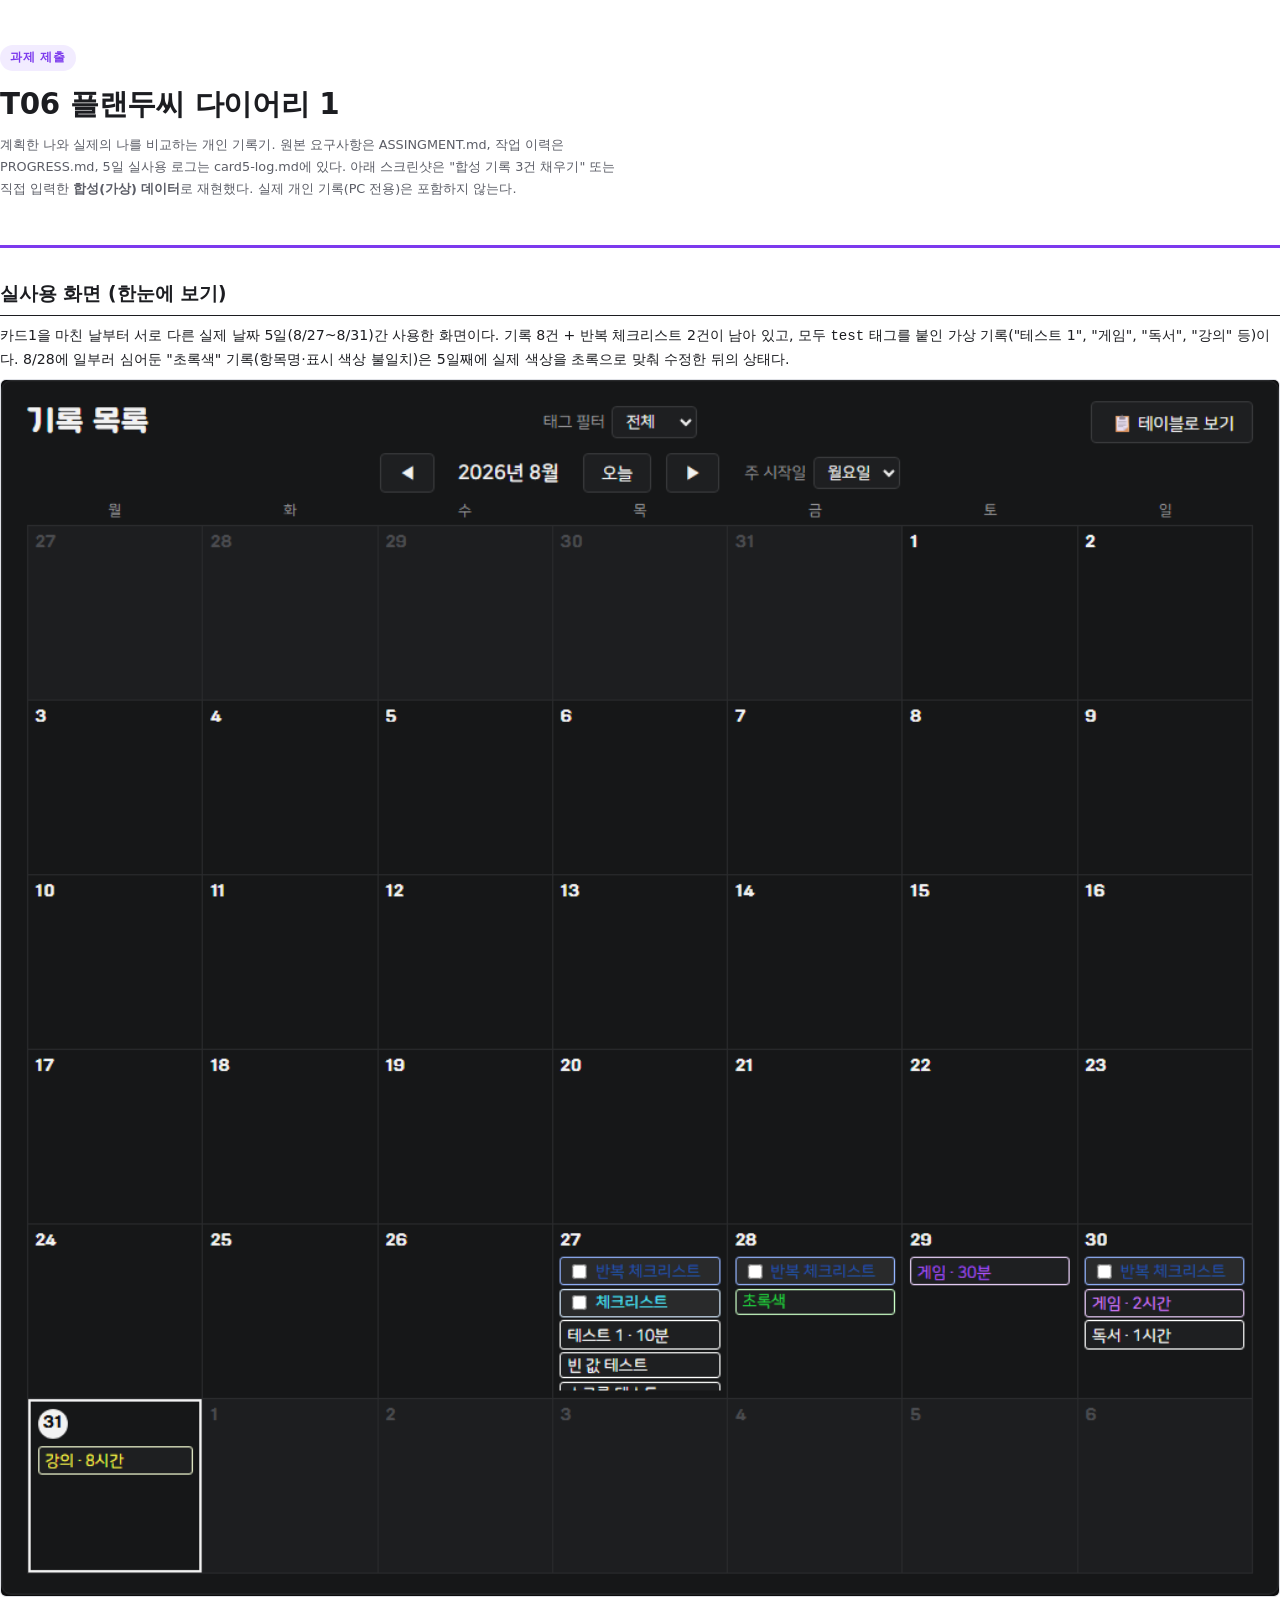
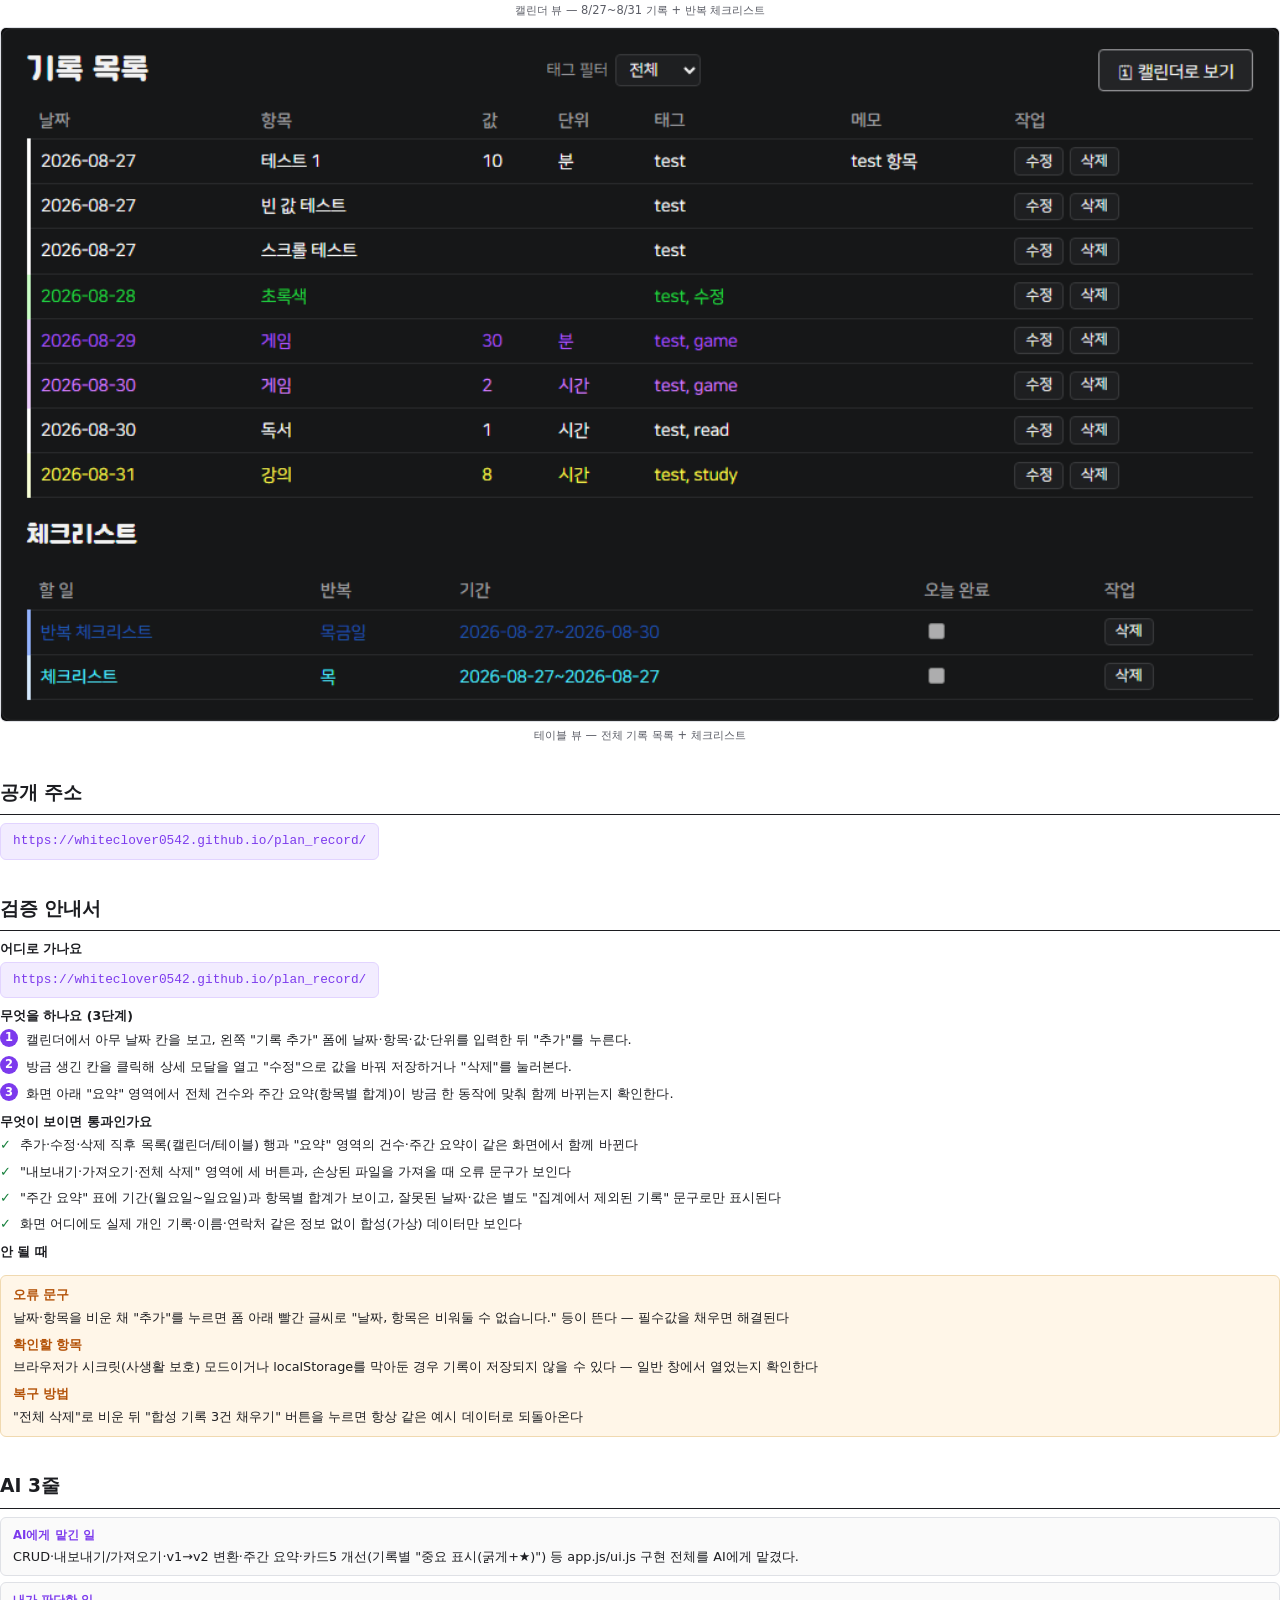
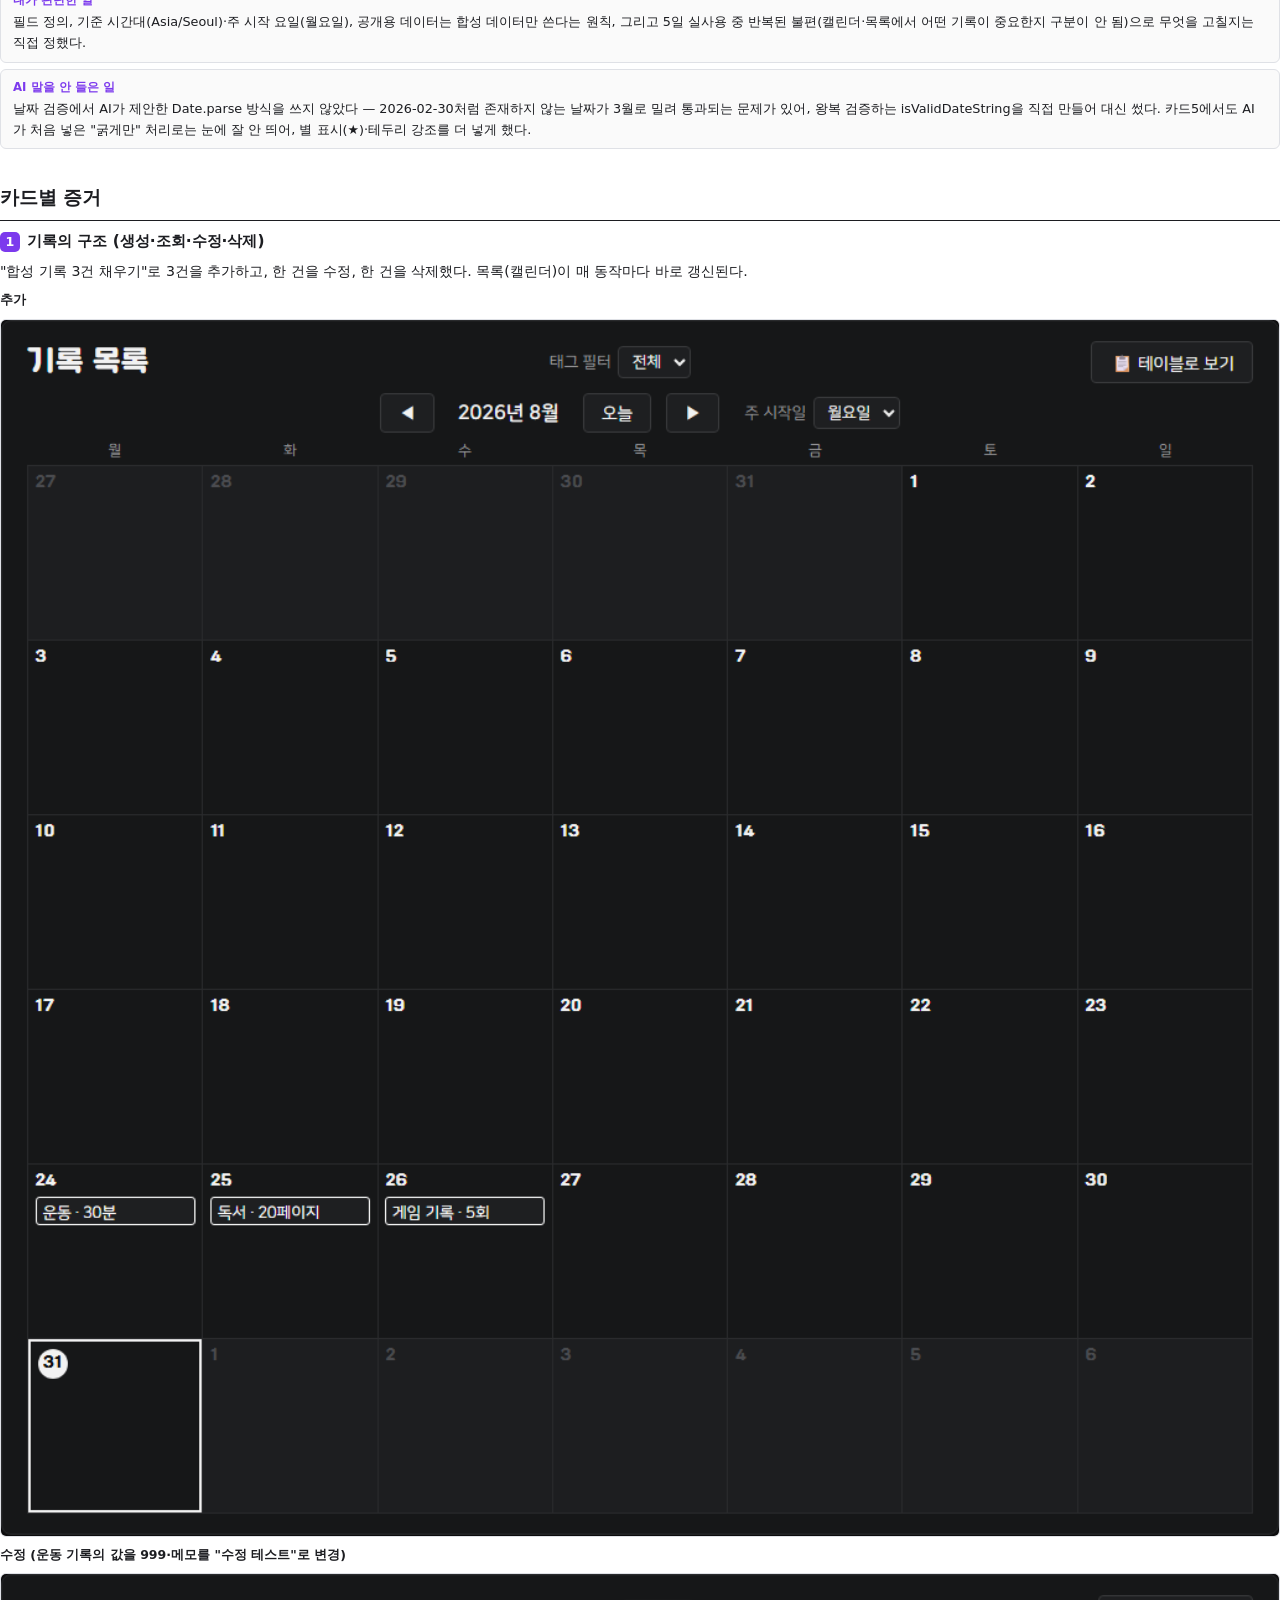
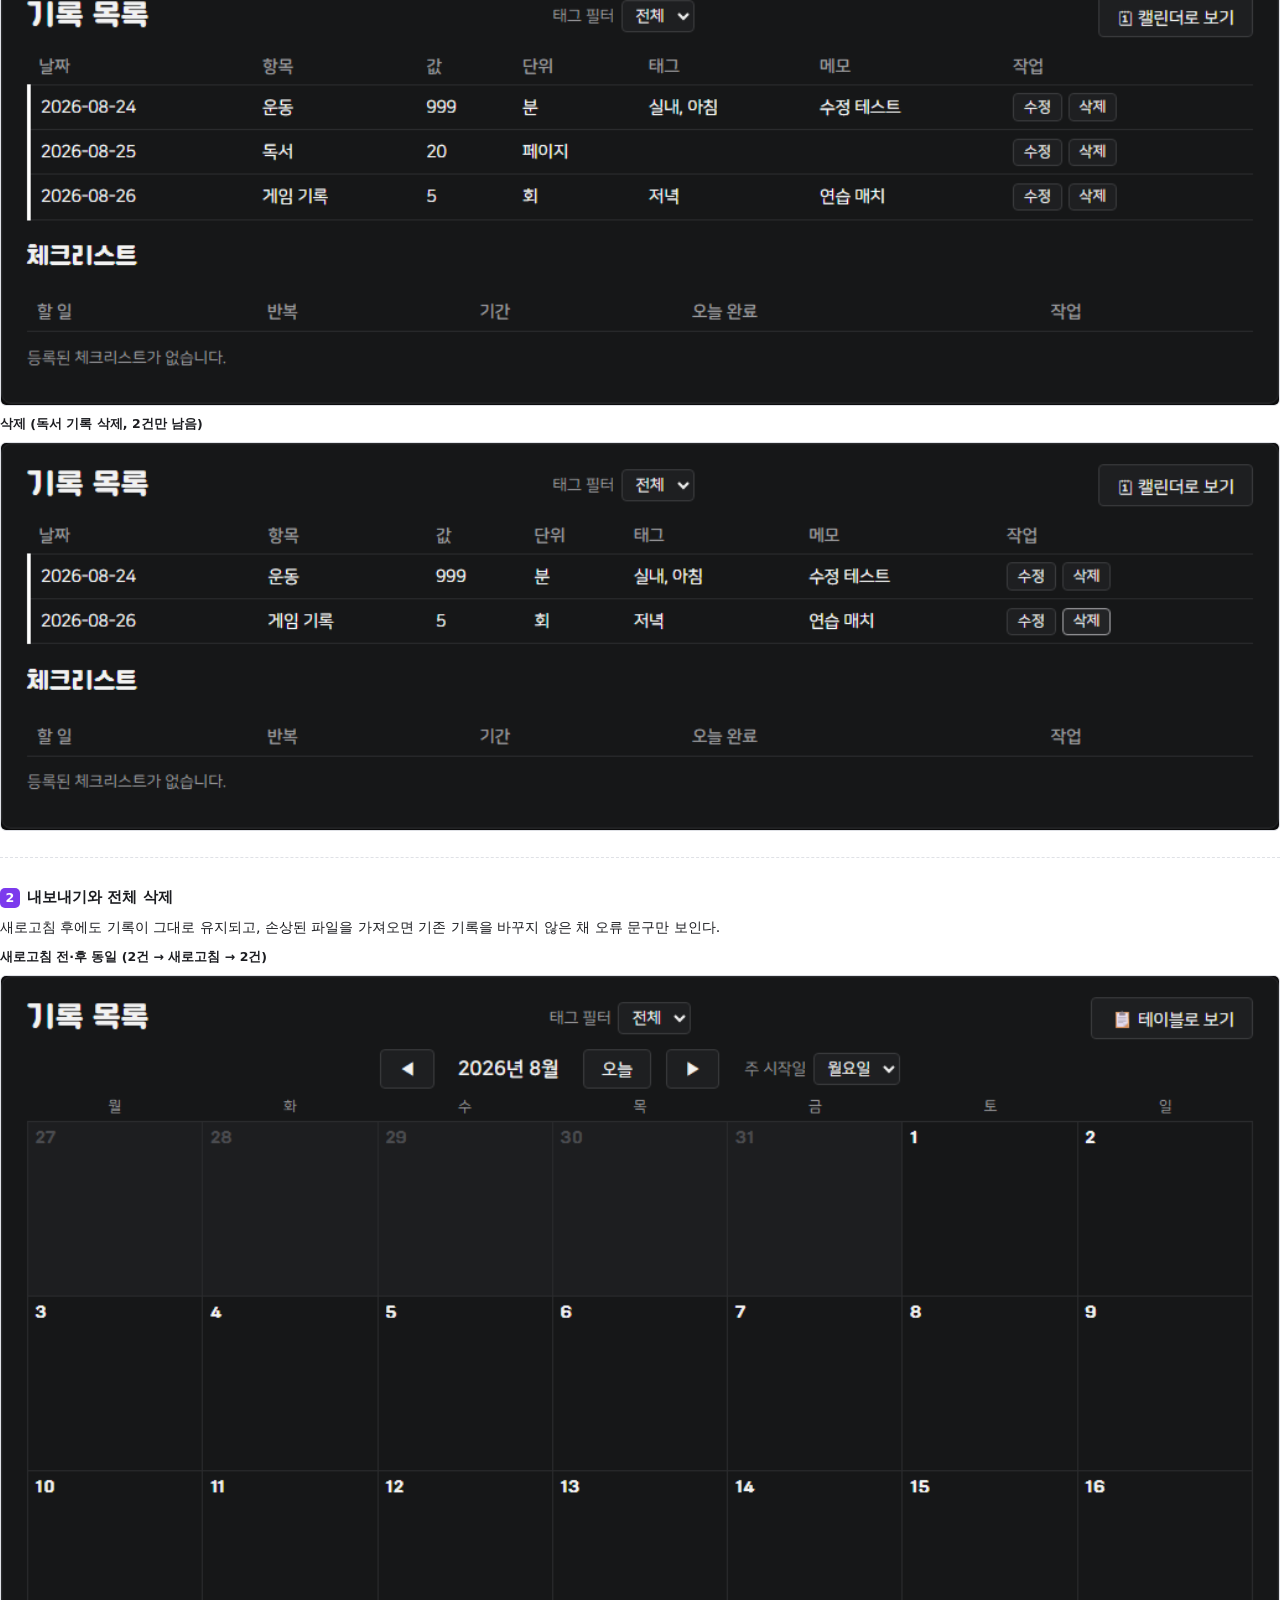
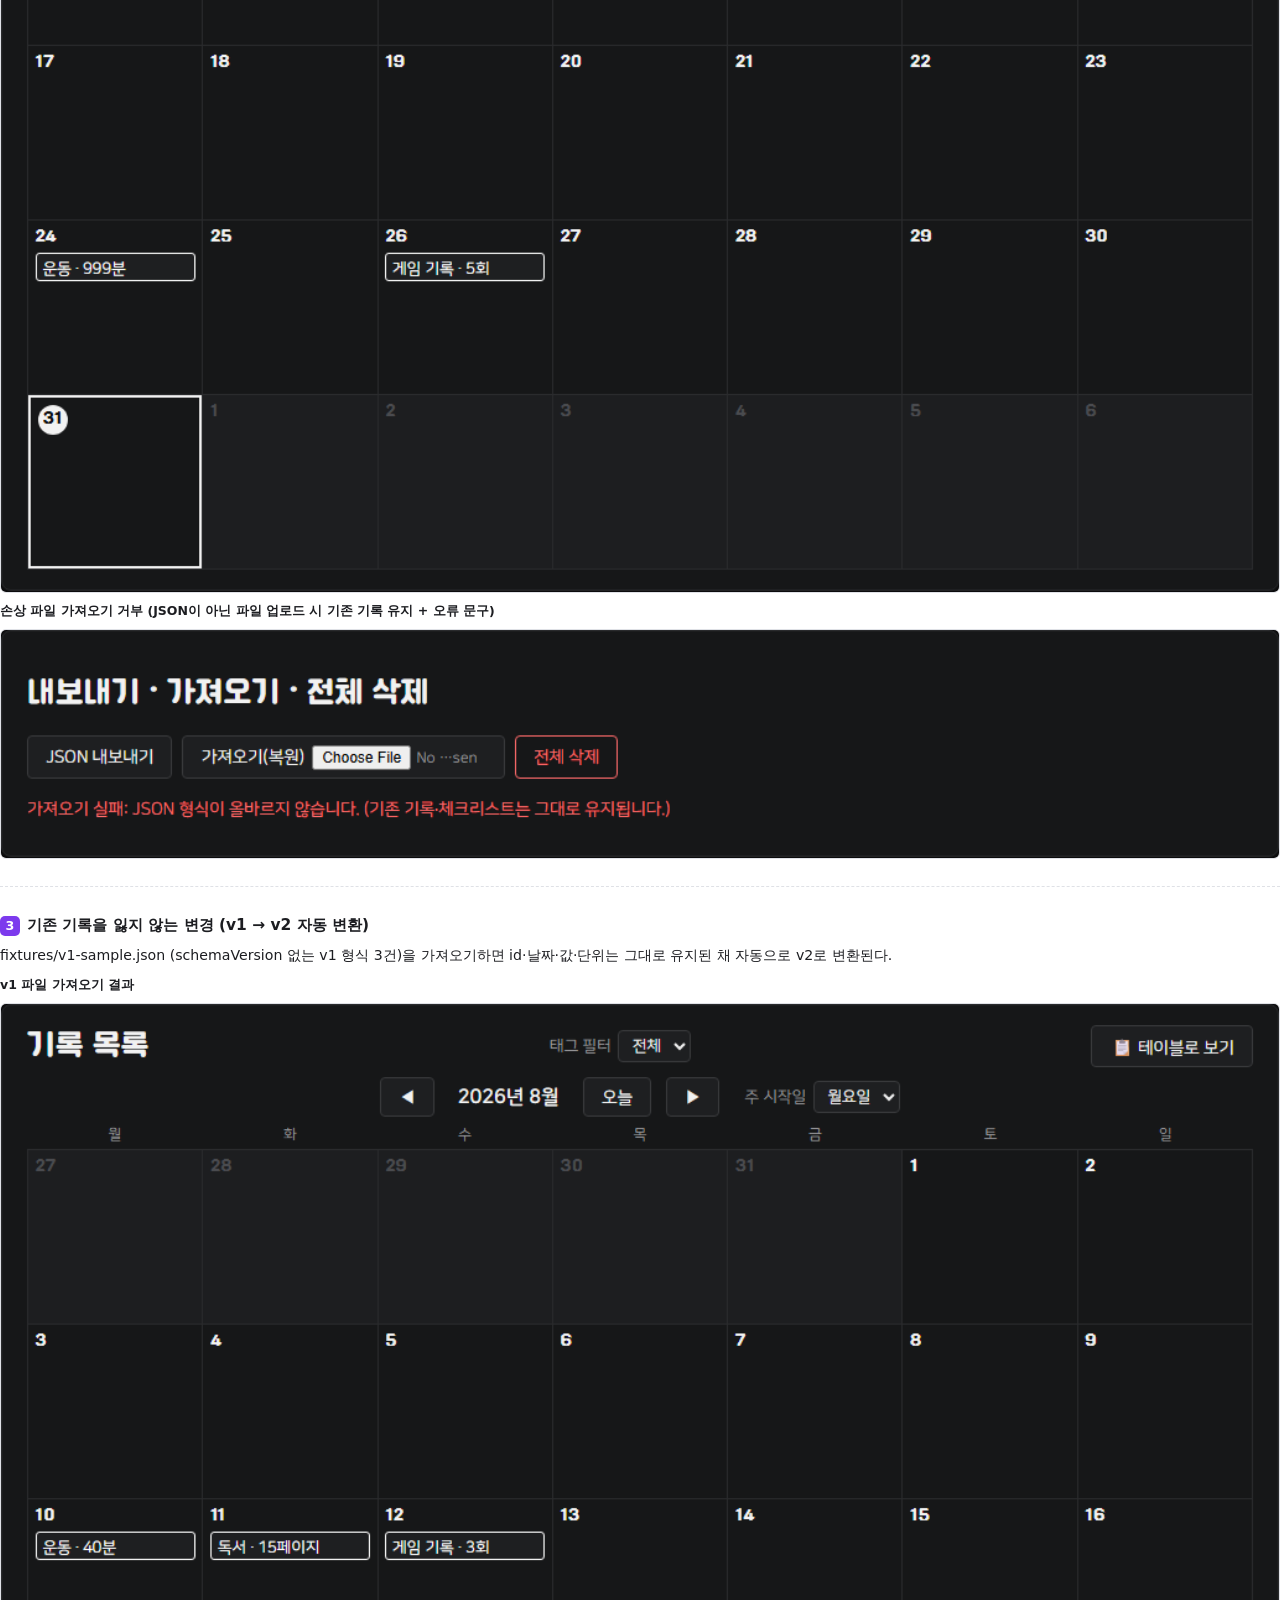
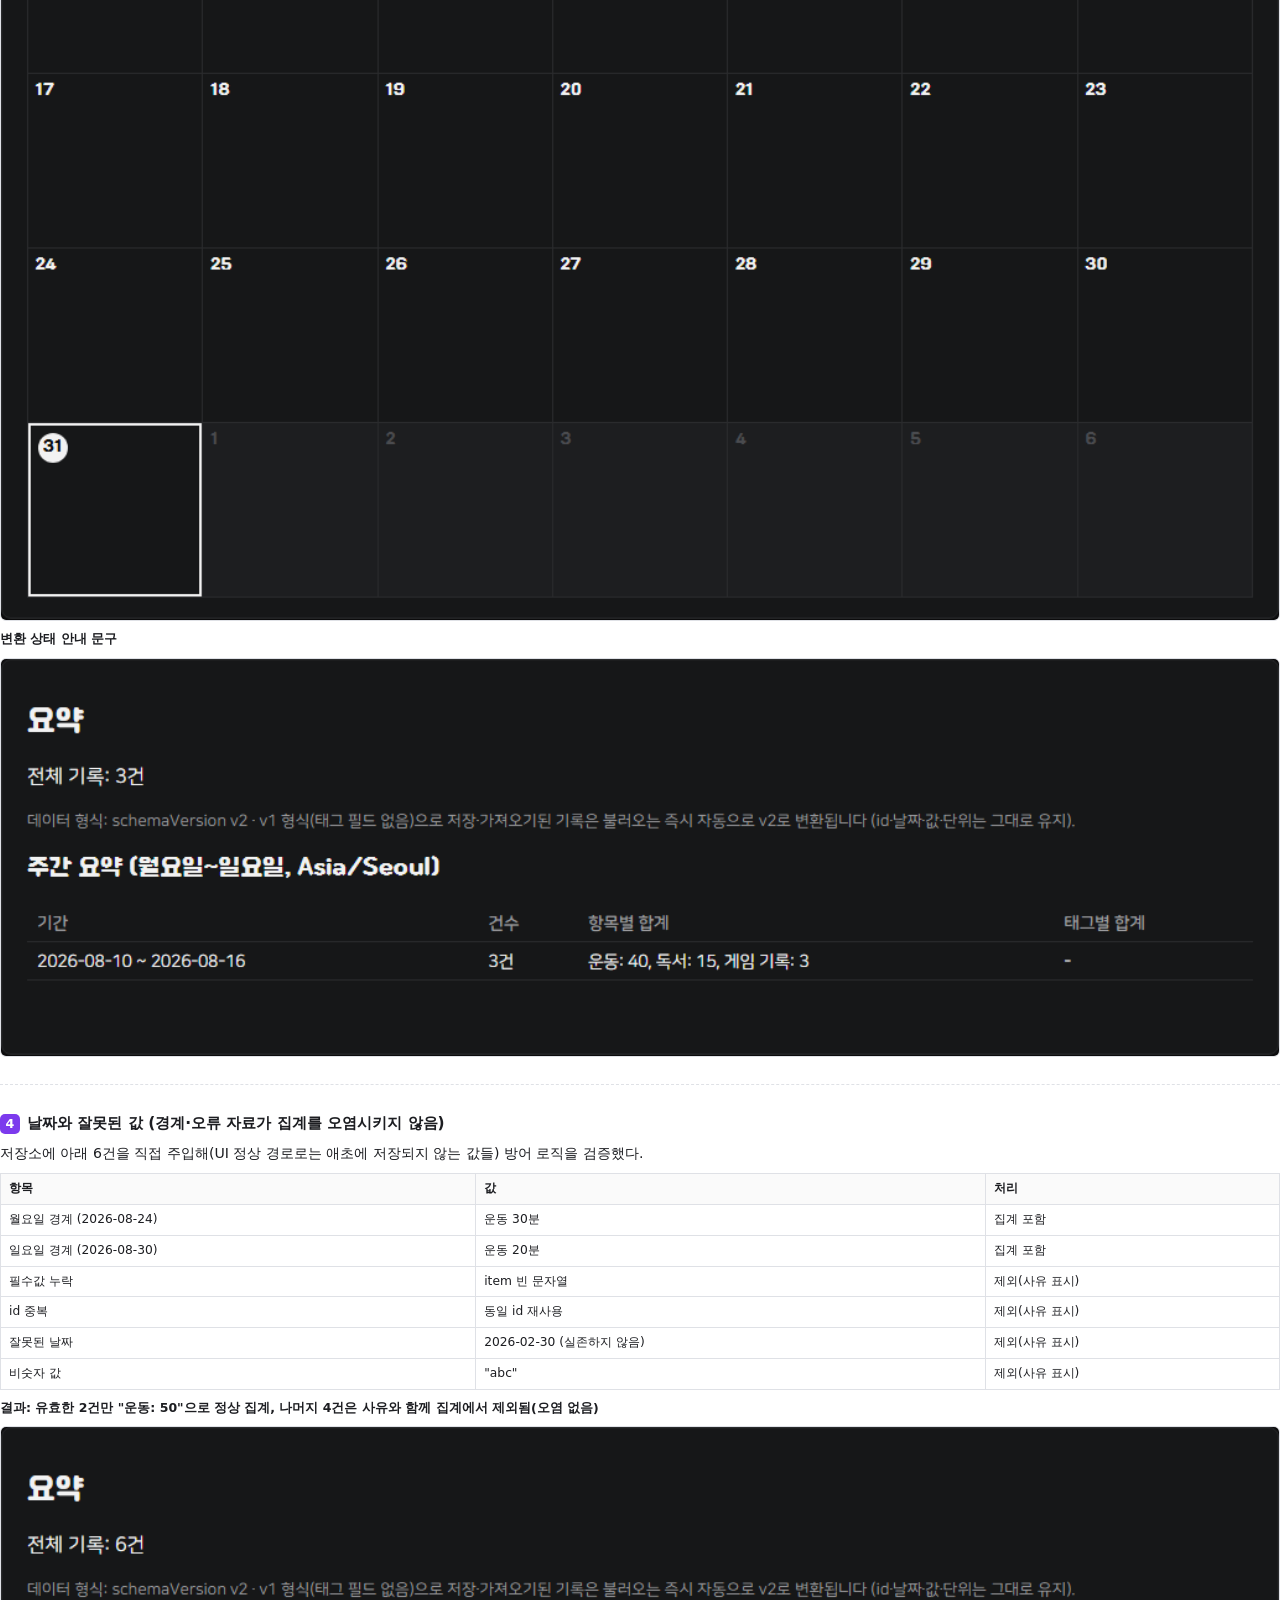
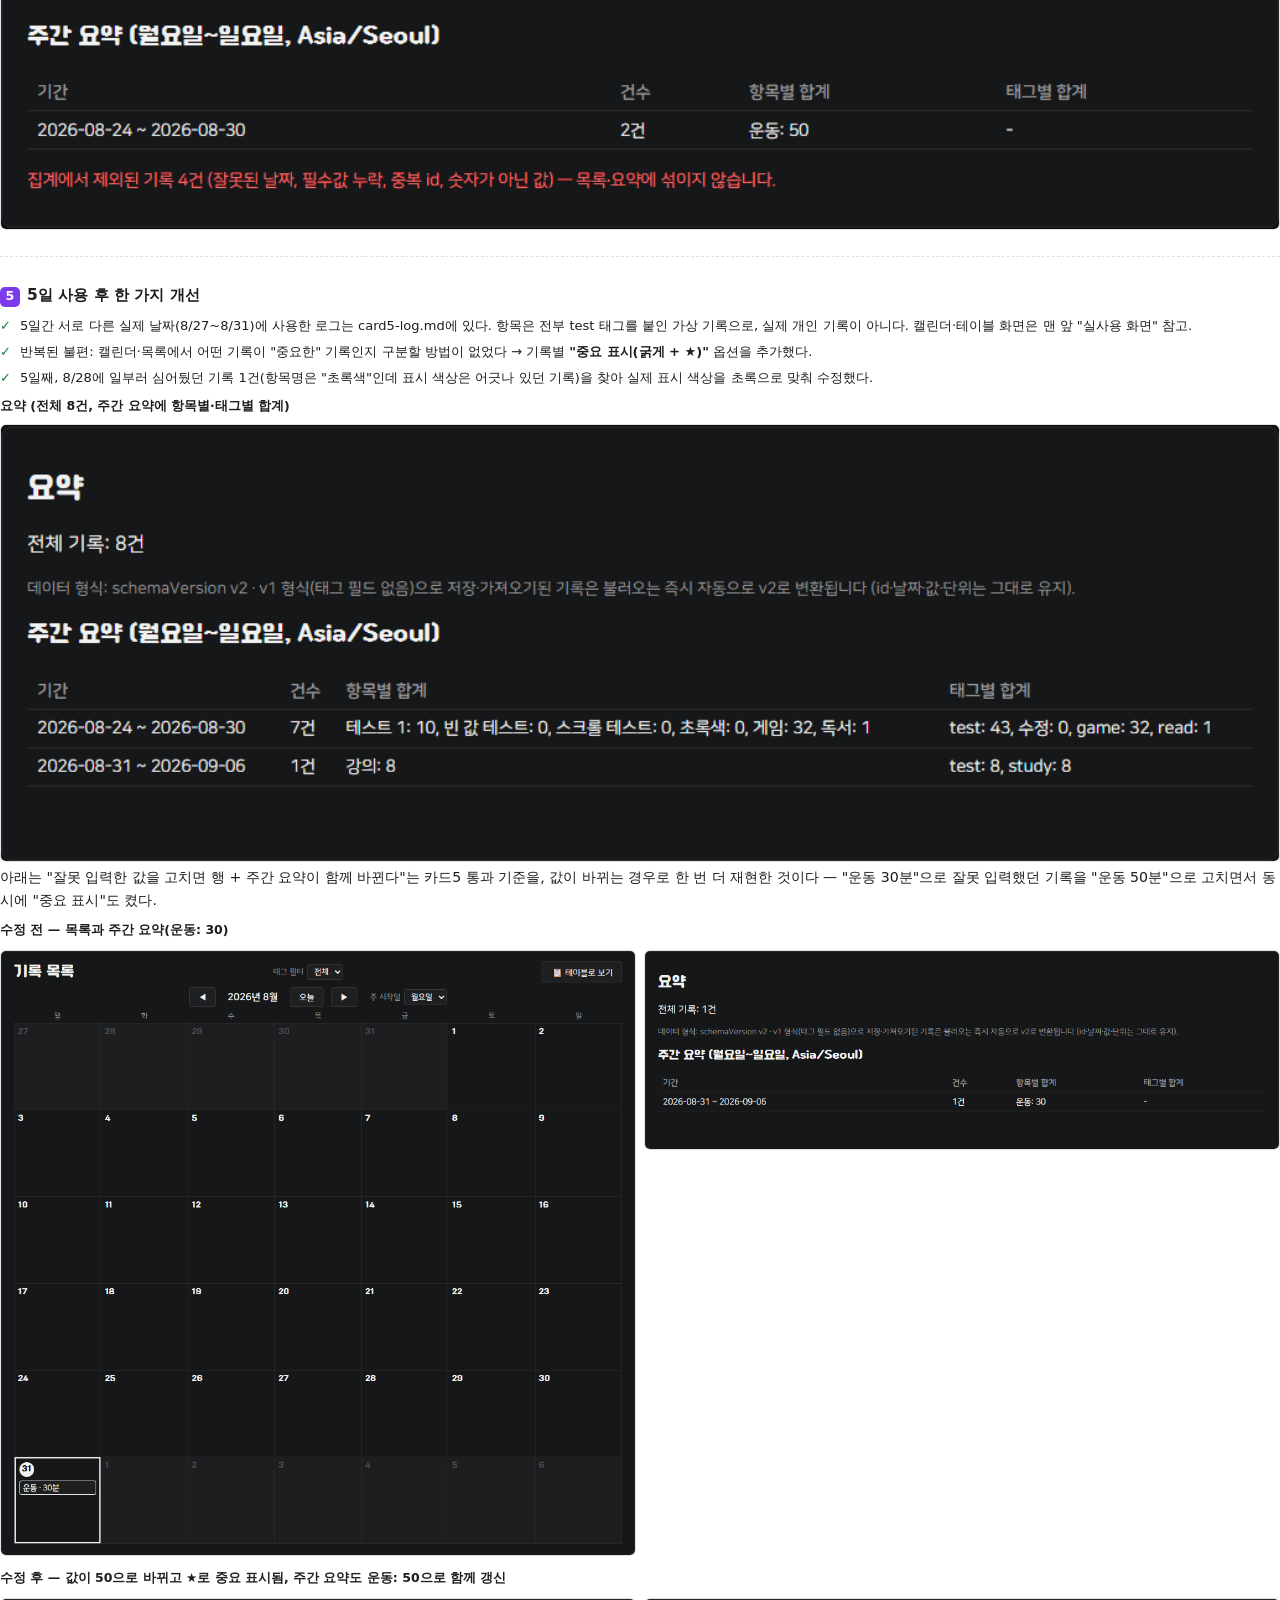
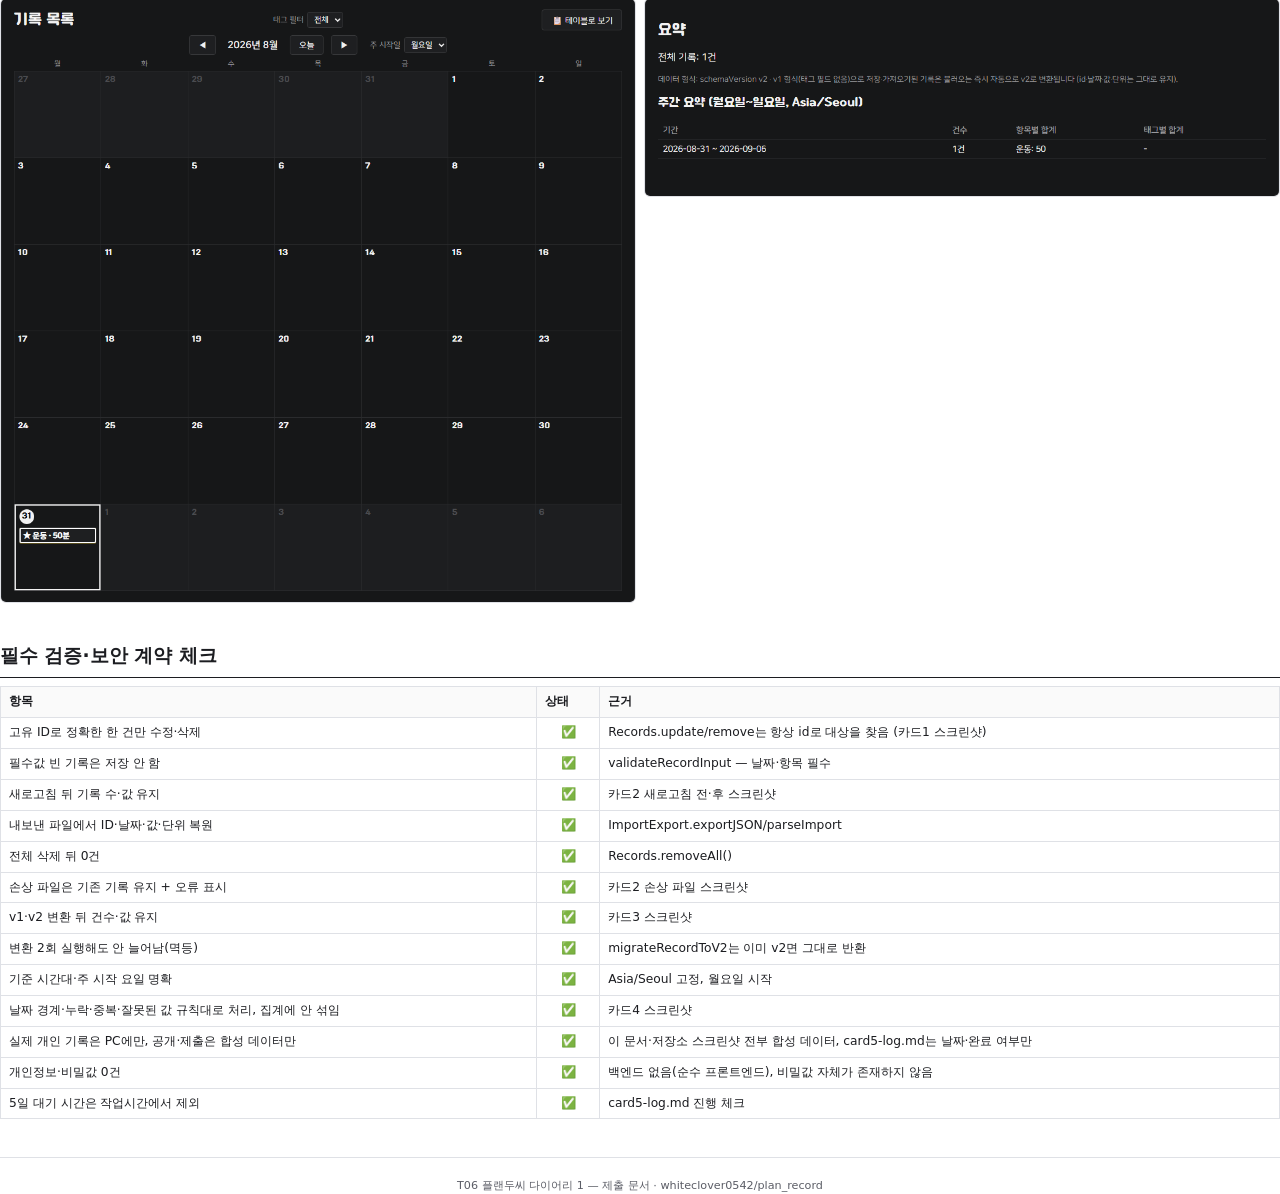
==== submission/submission.html @ 3f9568c1 "카드5 개선(중요 표시) + 잘못 입력 기록 수정, 제출 문서 작성 - 기록별 "중요 표시(굵게+★)" 옵션 추가로 반복된 불편(어떤 기록이   중요한지 구분 안 됨) 해결 - 8" ====
<!DOCTYPE html>
<html lang="ko">
<head>
<meta charset="UTF-8" />
<title>T06 플랜두씨 다이어리 1 — 제출 문서</title>
<style>
  @page {
    size: A4;
    margin: 18mm 16mm 16mm 16mm;
  }

  :root {
    --ink: #1c1d21;
    --muted: #5b5d66;
    --line: #dfe1e6;
    --accent: #7c3aed;
    --accent-soft: #f2ecff;
    --ok: #17803d;
    --ok-soft: #eafaf0;
    --warn: #b45309;
    --warn-soft: #fff6e8;
    --panel-bg: #fafafa;
  }

  * { box-sizing: border-box; }

  body {
    margin: 0;
    font-family: "Malgun Gothic", "Apple SD Gothic Neo", "Segoe UI", system-ui, sans-serif;
    color: var(--ink);
    font-size: 10.6pt;
    line-height: 1.62;
    background: #ffffff;
  }

  .cover {
    padding-top: 12mm;
    padding-bottom: 10mm;
    border-bottom: 3px solid var(--accent);
    margin-bottom: 8mm;
  }

  .cover .kicker {
    display: inline-block;
    font-size: 9pt;
    letter-spacing: 0.06em;
    color: var(--accent);
    background: var(--accent-soft);
    padding: 3px 10px;
    border-radius: 999px;
    font-weight: 700;
    margin-bottom: 10px;
  }

  .cover h1 {
    font-size: 22pt;
    margin: 0 0 6px 0;
    letter-spacing: -0.01em;
  }

  .cover .desc {
    color: var(--muted);
    font-size: 9.6pt;
    line-height: 1.7;
    max-width: 165mm;
  }

  .cover .desc a { color: var(--accent); }

  h2 {
    font-size: 14pt;
    margin: 0 0 8px 0;
    padding-bottom: 6px;
    border-bottom: 1.5px solid var(--ink);
    page-break-after: avoid;
  }

  h3 {
    font-size: 11.6pt;
    margin: 0 0 6px 0;
    color: var(--ink);
    page-break-after: avoid;
  }

  section {
    margin-bottom: 9mm;
    page-break-inside: avoid;
  }

  section.long { page-break-inside: auto; }

  p { margin: 0 0 8px 0; }

  .card-num {
    display: inline-flex;
    align-items: center;
    justify-content: center;
    width: 20px;
    height: 20px;
    border-radius: 5px;
    background: var(--accent);
    color: #fff;
    font-size: 9.5pt;
    font-weight: 700;
    margin-right: 7px;
  }

  .link-box {
    display: inline-block;
    font-family: "Consolas", monospace;
    font-size: 9.6pt;
    background: var(--accent-soft);
    color: var(--accent);
    padding: 7px 12px;
    border-radius: 6px;
    border: 1px solid #e2d4ff;
  }

  .figure {
    margin: 8px 0 4px 0;
    page-break-inside: avoid;
  }

  .figure img {
    width: 100%;
    display: block;
    border: 1px solid var(--line);
    border-radius: 6px;
  }

  .figure figcaption {
    font-size: 8.6pt;
    color: var(--muted);
    margin-top: 4px;
    text-align: center;
  }

  .grid-2 {
    display: grid;
    grid-template-columns: 1fr 1fr;
    gap: 8px;
  }

  .note-box {
    background: var(--panel-bg);
    border: 1px solid var(--line);
    border-left: 4px solid var(--accent);
    border-radius: 6px;
    padding: 9px 12px;
    margin-bottom: 8px;
    font-size: 9.8pt;
  }

  .steps {
    counter-reset: step;
    list-style: none;
    margin: 0 0 8px 0;
    padding: 0;
  }

  .steps li {
    counter-increment: step;
    position: relative;
    padding-left: 26px;
    margin-bottom: 6px;
    font-size: 9.8pt;
  }

  .steps li::before {
    content: counter(step);
    position: absolute;
    left: 0;
    top: 0;
    width: 18px;
    height: 18px;
    border-radius: 50%;
    background: var(--accent);
    color: #fff;
    font-size: 8.6pt;
    font-weight: 700;
    display: flex;
    align-items: center;
    justify-content: center;
  }

  ul.check-list {
    list-style: none;
    margin: 0 0 8px 0;
    padding: 0;
  }

  ul.check-list li {
    position: relative;
    padding-left: 20px;
    margin-bottom: 5px;
    font-size: 9.8pt;
  }

  ul.check-list li::before {
    content: "✓";
    position: absolute;
    left: 0;
    color: var(--ok);
    font-weight: 700;
  }

  .fail-box {
    background: var(--warn-soft);
    border: 1px solid #f0d9b0;
    border-radius: 6px;
    padding: 9px 12px;
    font-size: 9.6pt;
  }

  .fail-box dt {
    font-weight: 700;
    color: var(--warn);
    margin-top: 6px;
  }

  .fail-box dt:first-child { margin-top: 0; }

  .fail-box dd {
    margin: 2px 0 0 0;
  }

  .ai-lines {
    display: flex;
    flex-direction: column;
    gap: 6px;
  }

  .ai-lines .line {
    background: var(--panel-bg);
    border: 1px solid var(--line);
    border-radius: 6px;
    padding: 8px 12px;
    font-size: 9.6pt;
  }

  .ai-lines .tag {
    display: block;
    font-weight: 700;
    color: var(--accent);
    font-size: 8.8pt;
    margin-bottom: 2px;
  }

  table {
    width: 100%;
    border-collapse: collapse;
    font-size: 9.2pt;
    margin: 6px 0 8px 0;
  }

  table caption { text-align: left; }

  th, td {
    border: 1px solid var(--line);
    padding: 5px 8px;
    text-align: left;
    vertical-align: top;
  }

  th {
    background: var(--panel-bg);
    font-weight: 700;
  }

  table.contract td:nth-child(2) {
    text-align: center;
    color: var(--ok);
    font-weight: 700;
    white-space: nowrap;
  }

  .card-block {
    border-top: 1px dashed var(--line);
    padding-top: 7mm;
    margin-top: 7mm;
  }

  .card-block:first-of-type {
    border-top: none;
    padding-top: 0;
    margin-top: 0;
  }

  .meta-line {
    color: var(--muted);
    font-size: 8.8pt;
    margin-top: 2px;
  }

  .cap-label {
    font-weight: 700;
    font-size: 9.4pt;
    margin: 8px 0 2px 0;
  }

  footer {
    margin-top: 10mm;
    padding-top: 5mm;
    border-top: 1px solid var(--line);
    color: var(--muted);
    font-size: 8.4pt;
    text-align: center;
  }
</style>
</head>
<body>

<div class="cover">
  <span class="kicker">과제 제출</span>
  <h1>T06 플랜두씨 다이어리 1</h1>
  <p class="desc">
    계획한 나와 실제의 나를 비교하는 개인 기록기. 원본 요구사항은 ASSINGMENT.md, 작업 이력은 PROGRESS.md, 5일 실사용 로그는 card5-log.md에 있다.
    아래 스크린샷은 "합성 기록 3건 채우기" 또는 직접 입력한 <strong>합성(가상) 데이터</strong>로 재현했다. 실제 개인 기록(PC 전용)은 포함하지 않는다.
  </p>
</div>

<section>
  <h2>실사용 화면 (한눈에 보기)</h2>
  <p>카드1을 마친 날부터 서로 다른 실제 날짜 5일(8/27~8/31)간 사용한 화면이다. 기록 8건 + 반복 체크리스트 2건이 남아 있고, 모두 <code>test</code> 태그를 붙인 가상 기록("테스트 1", "게임", "독서", "강의" 등)이다. 8/28에 일부러 심어둔 "초록색" 기록(항목명·표시 색상 불일치)은 5일째에 실제 색상을 초록으로 맞춰 수정한 뒤의 상태다.</p>
  <figure class="figure">
    <img src="screenshots/card5-03-actual-5day-calendar.png" alt="실사용 5일 캘린더 뷰" />
    <figcaption>캘린더 뷰 — 8/27~8/31 기록 + 반복 체크리스트</figcaption>
  </figure>
  <figure class="figure">
    <img src="screenshots/card5-04-actual-5day-table.png" alt="실사용 5일 테이블 뷰" />
    <figcaption>테이블 뷰 — 전체 기록 목록 + 체크리스트</figcaption>
  </figure>
</section>

<section>
  <h2>공개 주소</h2>
  <p><span class="link-box">https://whiteclover0542.github.io/plan_record/</span></p>
</section>

<section class="long">
  <h2>검증 안내서</h2>

  <p class="cap-label">어디로 가나요</p>
  <p><span class="link-box">https://whiteclover0542.github.io/plan_record/</span></p>

  <p class="cap-label">무엇을 하나요 (3단계)</p>
  <ol class="steps">
    <li>캘린더에서 아무 날짜 칸을 보고, 왼쪽 "기록 추가" 폼에 날짜·항목·값·단위를 입력한 뒤 "추가"를 누른다.</li>
    <li>방금 생긴 칸을 클릭해 상세 모달을 열고 "수정"으로 값을 바꿔 저장하거나 "삭제"를 눌러본다.</li>
    <li>화면 아래 "요약" 영역에서 전체 건수와 주간 요약(항목별 합계)이 방금 한 동작에 맞춰 함께 바뀌는지 확인한다.</li>
  </ol>

  <p class="cap-label">무엇이 보이면 통과인가요</p>
  <ul class="check-list">
    <li>추가·수정·삭제 직후 목록(캘린더/테이블) 행과 "요약" 영역의 건수·주간 요약이 같은 화면에서 함께 바뀐다</li>
    <li>"내보내기·가져오기·전체 삭제" 영역에 세 버튼과, 손상된 파일을 가져올 때 오류 문구가 보인다</li>
    <li>"주간 요약" 표에 기간(월요일~일요일)과 항목별 합계가 보이고, 잘못된 날짜·값은 별도 "집계에서 제외된 기록" 문구로만 표시된다</li>
    <li>화면 어디에도 실제 개인 기록·이름·연락처 같은 정보 없이 합성(가상) 데이터만 보인다</li>
  </ul>

  <p class="cap-label">안 될 때</p>
  <dl class="fail-box">
    <dt>오류 문구</dt>
    <dd>날짜·항목을 비운 채 "추가"를 누르면 폼 아래 빨간 글씨로 "날짜, 항목은 비워둘 수 없습니다." 등이 뜬다 — 필수값을 채우면 해결된다</dd>
    <dt>확인할 항목</dt>
    <dd>브라우저가 시크릿(사생활 보호) 모드이거나 localStorage를 막아둔 경우 기록이 저장되지 않을 수 있다 — 일반 창에서 열었는지 확인한다</dd>
    <dt>복구 방법</dt>
    <dd>"전체 삭제"로 비운 뒤 "합성 기록 3건 채우기" 버튼을 누르면 항상 같은 예시 데이터로 되돌아온다</dd>
  </dl>
</section>

<section>
  <h2>AI 3줄</h2>
  <div class="ai-lines">
    <div class="line">
      <span class="tag">AI에게 맡긴 일</span>
      CRUD·내보내기/가져오기·v1→v2 변환·주간 요약·카드5 개선(기록별 "중요 표시(굵게+★)") 등 app.js/ui.js 구현 전체를 AI에게 맡겼다.
    </div>
    <div class="line">
      <span class="tag">내가 판단한 일</span>
      필드 정의, 기준 시간대(Asia/Seoul)·주 시작 요일(월요일), 공개용 데이터는 합성 데이터만 쓴다는 원칙, 그리고 5일 실사용 중 반복된 불편(캘린더·목록에서 어떤 기록이 중요한지 구분이 안 됨)으로 무엇을 고칠지는 직접 정했다.
    </div>
    <div class="line">
      <span class="tag">AI 말을 안 들은 일</span>
      날짜 검증에서 AI가 제안한 Date.parse 방식을 쓰지 않았다 — 2026-02-30처럼 존재하지 않는 날짜가 3월로 밀려 통과되는 문제가 있어, 왕복 검증하는 isValidDateString을 직접 만들어 대신 썼다. 카드5에서도 AI가 처음 넣은 "굵게만" 처리로는 눈에 잘 안 띄어, 별 표시(★)·테두리 강조를 더 넣게 했다.
    </div>
  </div>
</section>

<section class="long">
  <h2>카드별 증거</h2>

  <div class="card-block">
    <h3><span class="card-num">1</span>기록의 구조 (생성·조회·수정·삭제)</h3>
    <p>"합성 기록 3건 채우기"로 3건을 추가하고, 한 건을 수정, 한 건을 삭제했다. 목록(캘린더)이 매 동작마다 바로 갱신된다.</p>

    <p class="cap-label">추가</p>
    <figure class="figure"><img src="screenshots/card1-01-add.png" alt="카드1 추가" /></figure>

    <p class="cap-label">수정 (운동 기록의 값을 999·메모를 "수정 테스트"로 변경)</p>
    <figure class="figure"><img src="screenshots/card1-02-edit.png" alt="카드1 수정" /></figure>

    <p class="cap-label">삭제 (독서 기록 삭제, 2건만 남음)</p>
    <figure class="figure"><img src="screenshots/card1-03-delete.png" alt="카드1 삭제" /></figure>
  </div>

  <div class="card-block">
    <h3><span class="card-num">2</span>내보내기와 전체 삭제</h3>
    <p>새로고침 후에도 기록이 그대로 유지되고, 손상된 파일을 가져오면 기존 기록을 바꾸지 않은 채 오류 문구만 보인다.</p>

    <p class="cap-label">새로고침 전·후 동일 (2건 → 새로고침 → 2건)</p>
    <figure class="figure"><img src="screenshots/card2-01-after-reload.png" alt="카드2 새로고침 유지" /></figure>

    <p class="cap-label">손상 파일 가져오기 거부 (JSON이 아닌 파일 업로드 시 기존 기록 유지 + 오류 문구)</p>
    <figure class="figure"><img src="screenshots/card2-02-corrupted-import-rejected.png" alt="카드2 손상 파일 거부" /></figure>
  </div>

  <div class="card-block">
    <h3><span class="card-num">3</span>기존 기록을 잃지 않는 변경 (v1 → v2 자동 변환)</h3>
    <p>fixtures/v1-sample.json (schemaVersion 없는 v1 형식 3건)을 가져오기하면 id·날짜·값·단위는 그대로 유지된 채 자동으로 v2로 변환된다.</p>

    <p class="cap-label">v1 파일 가져오기 결과</p>
    <figure class="figure"><img src="screenshots/card3-01-v1-imported.png" alt="카드3 v1 가져오기" /></figure>

    <p class="cap-label">변환 상태 안내 문구</p>
    <figure class="figure"><img src="screenshots/card3-02-schema-status.png" alt="카드3 스키마 상태" /></figure>
  </div>

  <div class="card-block">
    <h3><span class="card-num">4</span>날짜와 잘못된 값 (경계·오류 자료가 집계를 오염시키지 않음)</h3>
    <p>저장소에 아래 6건을 직접 주입해(UI 정상 경로로는 애초에 저장되지 않는 값들) 방어 로직을 검증했다.</p>

    <table>
      <thead><tr><th>항목</th><th>값</th><th>처리</th></tr></thead>
      <tbody>
        <tr><td>월요일 경계 (2026-08-24)</td><td>운동 30분</td><td>집계 포함</td></tr>
        <tr><td>일요일 경계 (2026-08-30)</td><td>운동 20분</td><td>집계 포함</td></tr>
        <tr><td>필수값 누락</td><td>item 빈 문자열</td><td>제외(사유 표시)</td></tr>
        <tr><td>id 중복</td><td>동일 id 재사용</td><td>제외(사유 표시)</td></tr>
        <tr><td>잘못된 날짜</td><td>2026-02-30 (실존하지 않음)</td><td>제외(사유 표시)</td></tr>
        <tr><td>비숫자 값</td><td>"abc"</td><td>제외(사유 표시)</td></tr>
      </tbody>
    </table>

    <p class="cap-label">결과: 유효한 2건만 "운동: 50"으로 정상 집계, 나머지 4건은 사유와 함께 집계에서 제외됨(오염 없음)</p>
    <figure class="figure"><img src="screenshots/card4-01-weekly-summary-skipped.png" alt="카드4 주간 요약 제외 처리" /></figure>
  </div>

  <div class="card-block">
    <h3><span class="card-num">5</span>5일 사용 후 한 가지 개선</h3>
    <ul class="check-list">
      <li>5일간 서로 다른 실제 날짜(8/27~8/31)에 사용한 로그는 card5-log.md에 있다. 항목은 전부 test 태그를 붙인 가상 기록으로, 실제 개인 기록이 아니다. 캘린더·테이블 화면은 맨 앞 "실사용 화면" 참고.</li>
      <li>반복된 불편: 캘린더·목록에서 어떤 기록이 "중요한" 기록인지 구분할 방법이 없었다 → 기록별 <strong>"중요 표시(굵게 + ★)"</strong> 옵션을 추가했다.</li>
      <li>5일째, 8/28에 일부러 심어뒀던 기록 1건(항목명은 "초록색"인데 표시 색상은 어긋나 있던 기록)을 찾아 실제 표시 색상을 초록으로 맞춰 수정했다.</li>
    </ul>

    <p class="cap-label">요약 (전체 8건, 주간 요약에 항목별·태그별 합계)</p>
    <figure class="figure"><img src="screenshots/card5-05-actual-5day-summary.png" alt="카드5 실사용 요약" /></figure>

    <p>아래는 "잘못 입력한 값을 고치면 행 + 주간 요약이 함께 바뀐다"는 카드5 통과 기준을, 값이 바뀌는 경우로 한 번 더 재현한 것이다 — "운동 30분"으로 잘못 입력했던 기록을 "운동 50분"으로 고치면서 동시에 "중요 표시"도 켰다.</p>

    <p class="cap-label">수정 전 — 목록과 주간 요약(운동: 30)</p>
    <div class="grid-2">
      <figure class="figure"><img src="screenshots/card5-01-wrong-value-before.png" alt="카드5 수정 전 목록" /></figure>
      <figure class="figure"><img src="screenshots/card5-01b-summary-before.png" alt="카드5 수정 전 요약" /></figure>
    </div>

    <p class="cap-label">수정 후 — 값이 50으로 바뀌고 ★로 중요 표시됨, 주간 요약도 운동: 50으로 함께 갱신</p>
    <div class="grid-2">
      <figure class="figure"><img src="screenshots/card5-02-fixed-value-after.png" alt="카드5 수정 후 목록" /></figure>
      <figure class="figure"><img src="screenshots/card5-02b-summary-after.png" alt="카드5 수정 후 요약" /></figure>
    </div>
  </div>
</section>

<section class="long">
  <h2>필수 검증·보안 계약 체크</h2>
  <table class="contract">
    <thead><tr><th>항목</th><th>상태</th><th>근거</th></tr></thead>
    <tbody>
      <tr><td>고유 ID로 정확한 한 건만 수정·삭제</td><td>✅</td><td>Records.update/remove는 항상 id로 대상을 찾음 (카드1 스크린샷)</td></tr>
      <tr><td>필수값 빈 기록은 저장 안 함</td><td>✅</td><td>validateRecordInput — 날짜·항목 필수</td></tr>
      <tr><td>새로고침 뒤 기록 수·값 유지</td><td>✅</td><td>카드2 새로고침 전·후 스크린샷</td></tr>
      <tr><td>내보낸 파일에서 ID·날짜·값·단위 복원</td><td>✅</td><td>ImportExport.exportJSON/parseImport</td></tr>
      <tr><td>전체 삭제 뒤 0건</td><td>✅</td><td>Records.removeAll()</td></tr>
      <tr><td>손상 파일은 기존 기록 유지 + 오류 표시</td><td>✅</td><td>카드2 손상 파일 스크린샷</td></tr>
      <tr><td>v1·v2 변환 뒤 건수·값 유지</td><td>✅</td><td>카드3 스크린샷</td></tr>
      <tr><td>변환 2회 실행해도 안 늘어남(멱등)</td><td>✅</td><td>migrateRecordToV2는 이미 v2면 그대로 반환</td></tr>
      <tr><td>기준 시간대·주 시작 요일 명확</td><td>✅</td><td>Asia/Seoul 고정, 월요일 시작</td></tr>
      <tr><td>날짜 경계·누락·중복·잘못된 값 규칙대로 처리, 집계에 안 섞임</td><td>✅</td><td>카드4 스크린샷</td></tr>
      <tr><td>실제 개인 기록은 PC에만, 공개·제출은 합성 데이터만</td><td>✅</td><td>이 문서·저장소 스크린샷 전부 합성 데이터, card5-log.md는 날짜·완료 여부만</td></tr>
      <tr><td>개인정보·비밀값 0건</td><td>✅</td><td>백엔드 없음(순수 프론트엔드), 비밀값 자체가 존재하지 않음</td></tr>
      <tr><td>5일 대기 시간은 작업시간에서 제외</td><td>✅</td><td>card5-log.md 진행 체크</td></tr>
    </tbody>
  </table>
</section>

<footer>T06 플랜두씨 다이어리 1 — 제출 문서 · whiteclover0542/plan_record</footer>

</body>
</html>
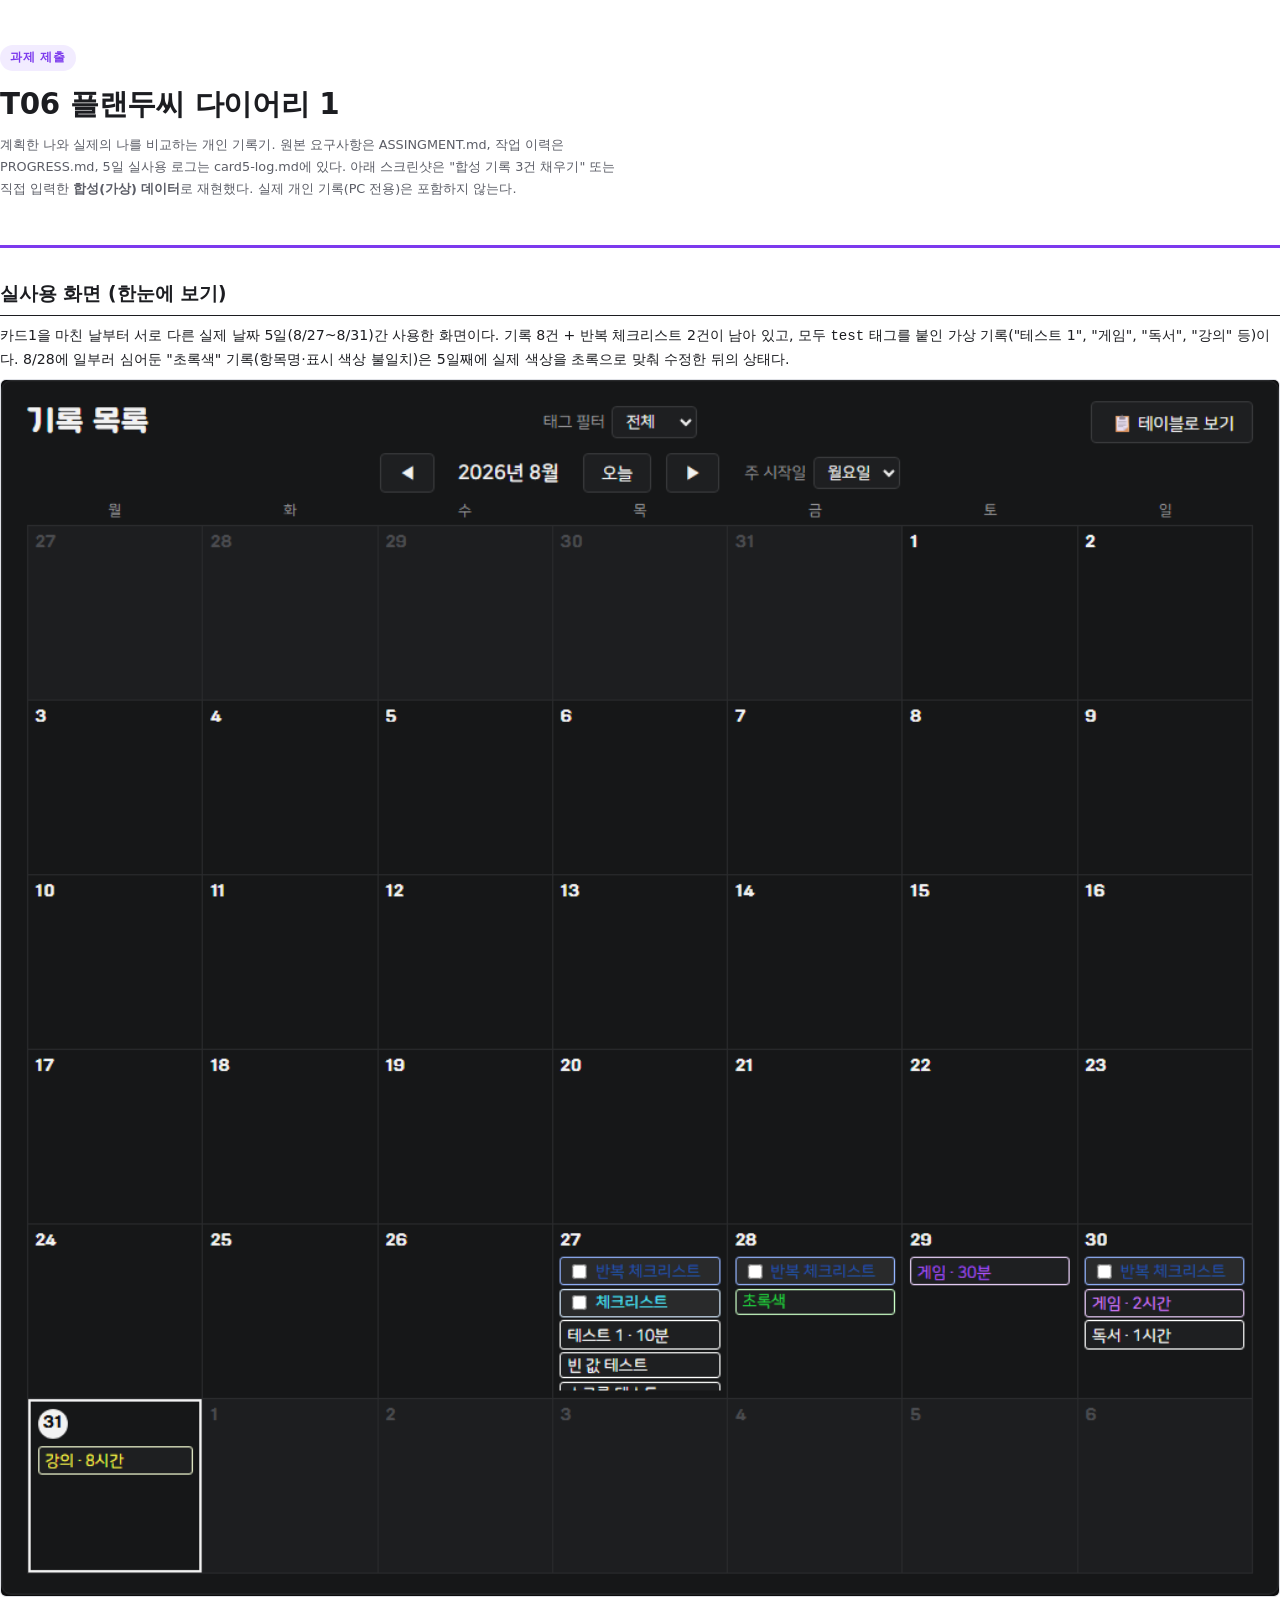
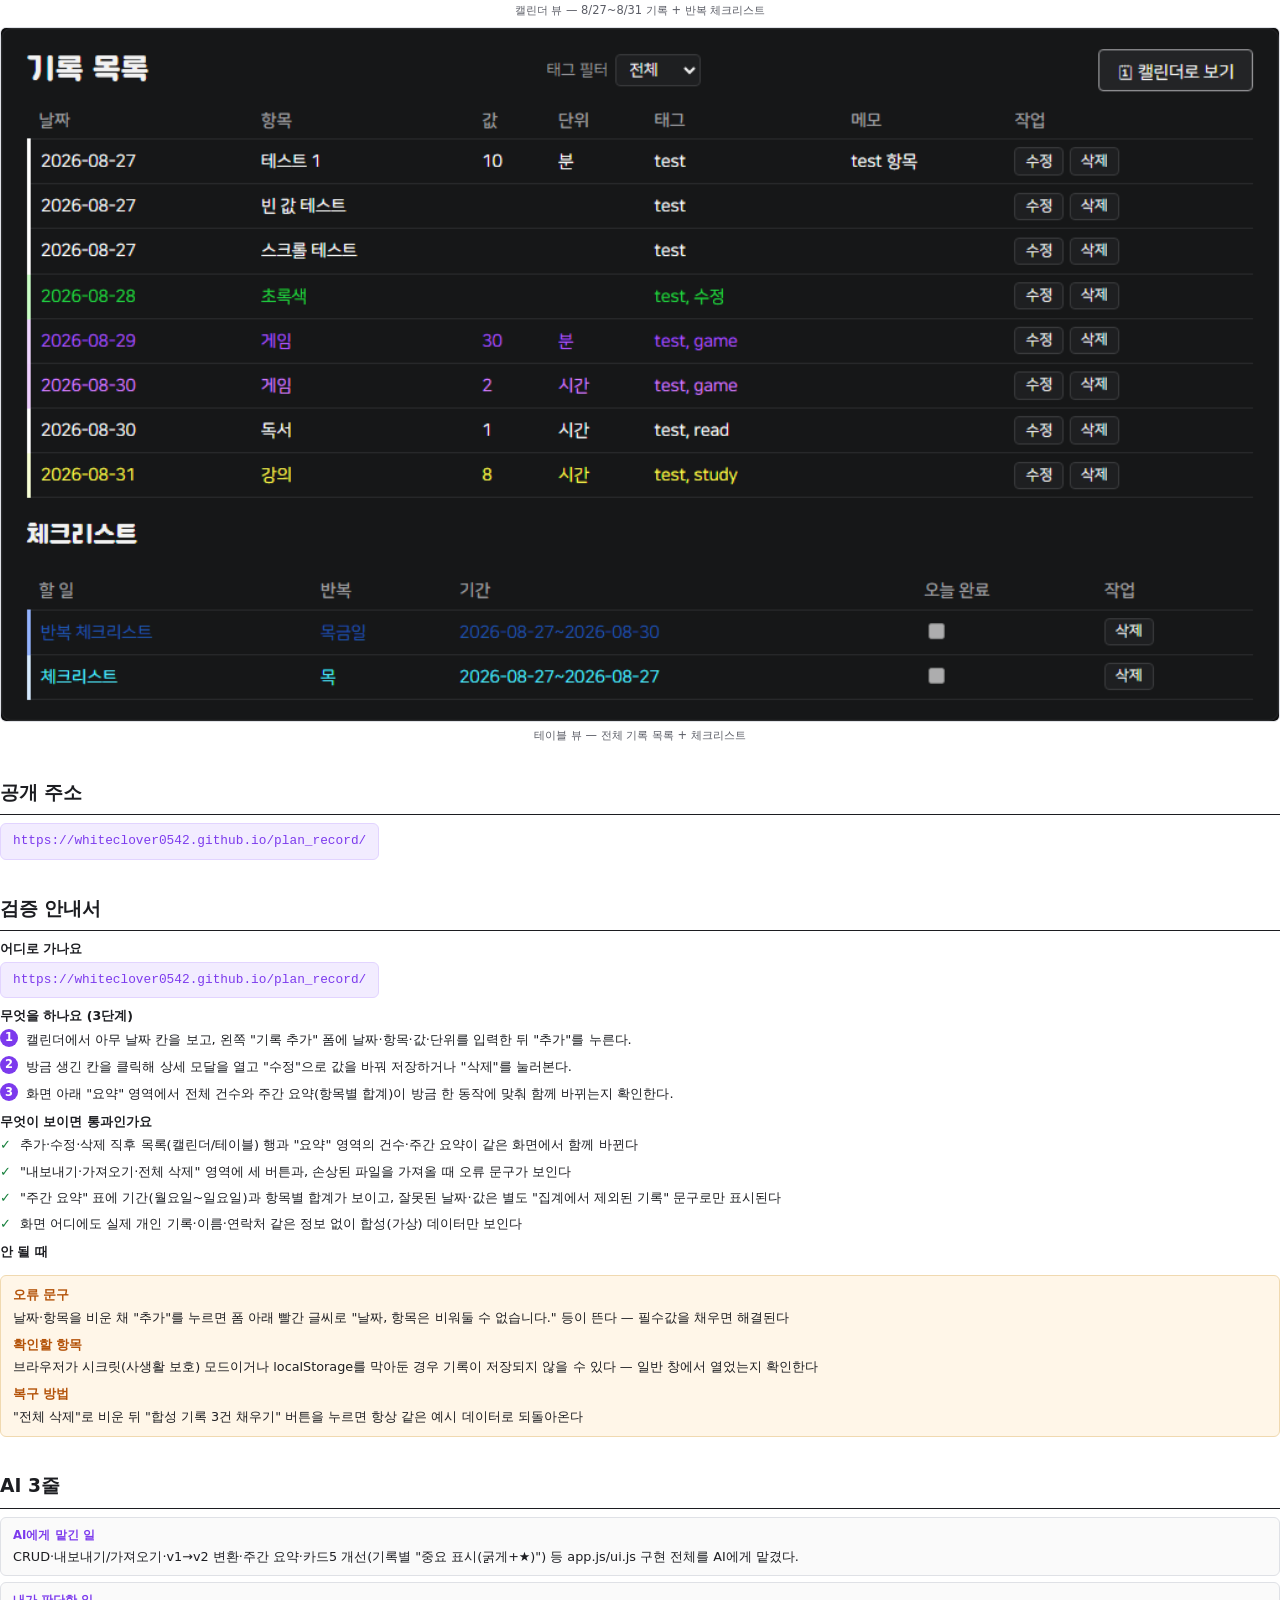
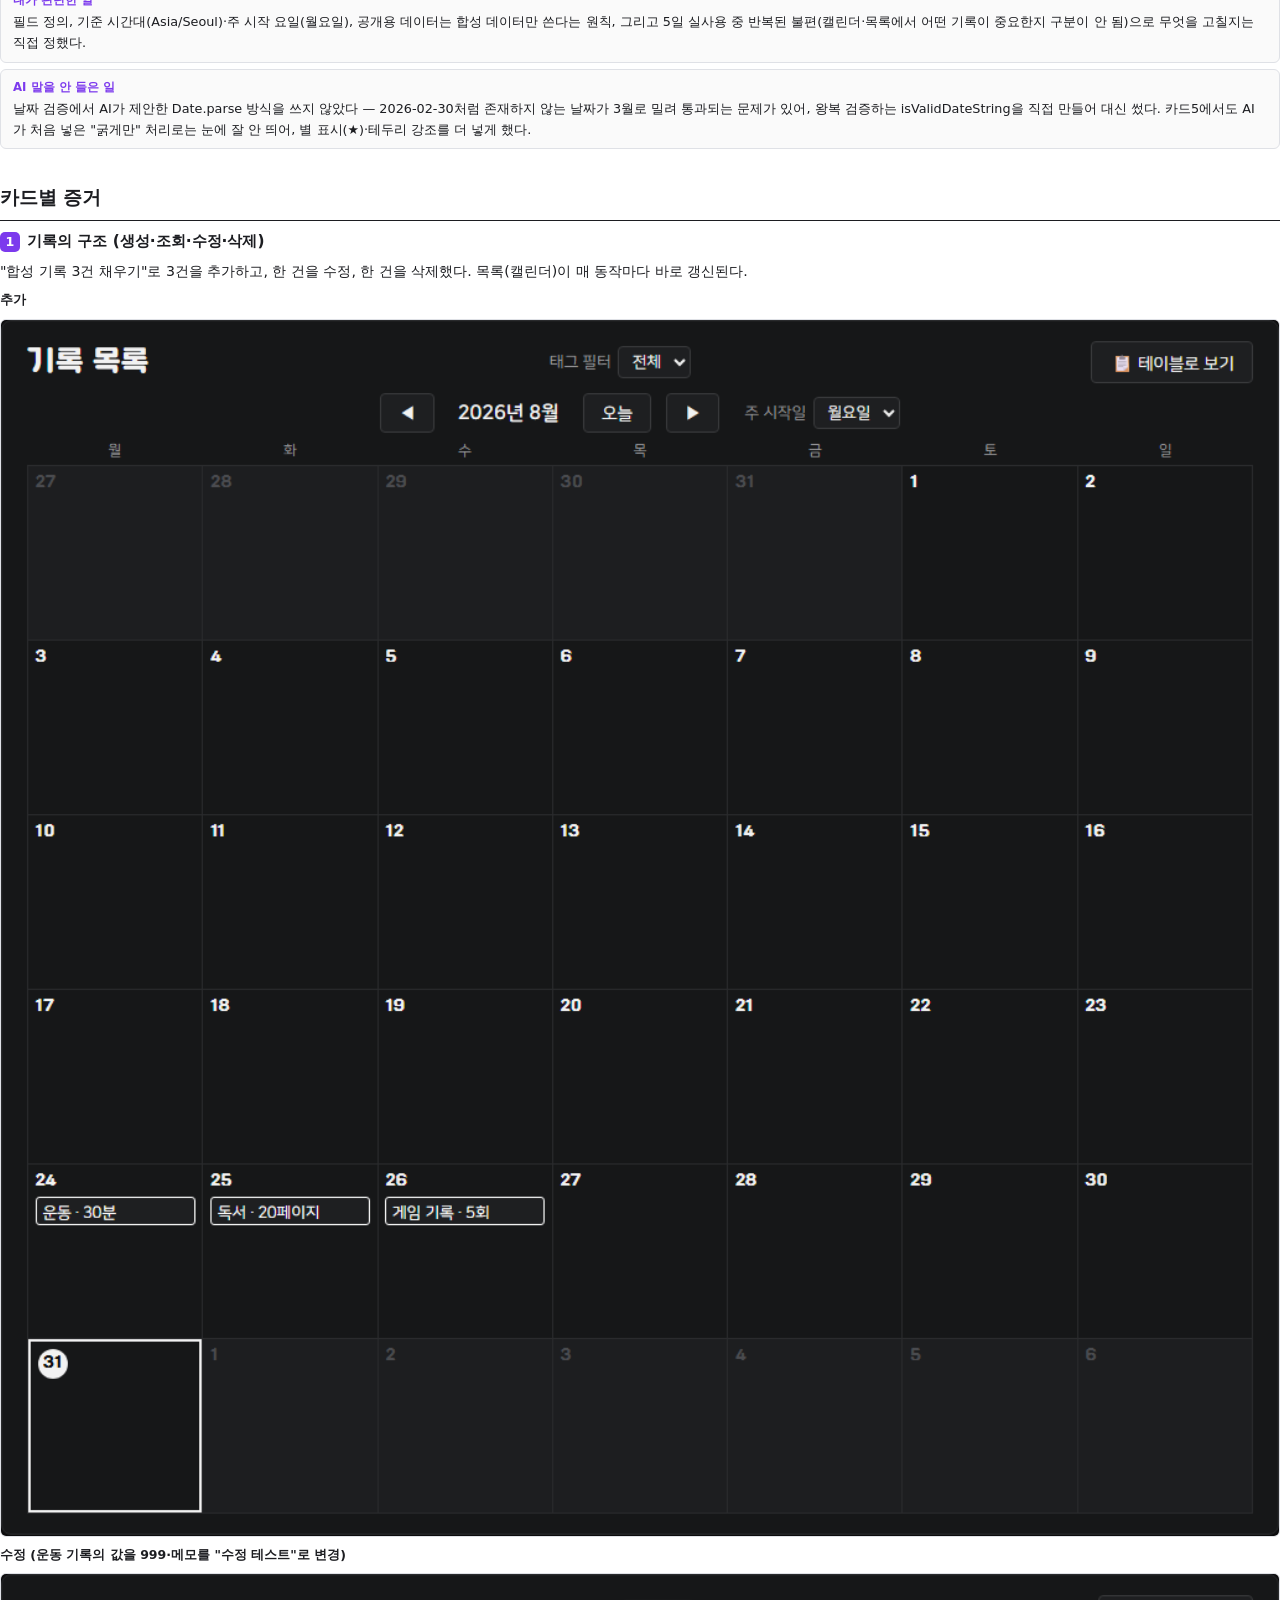
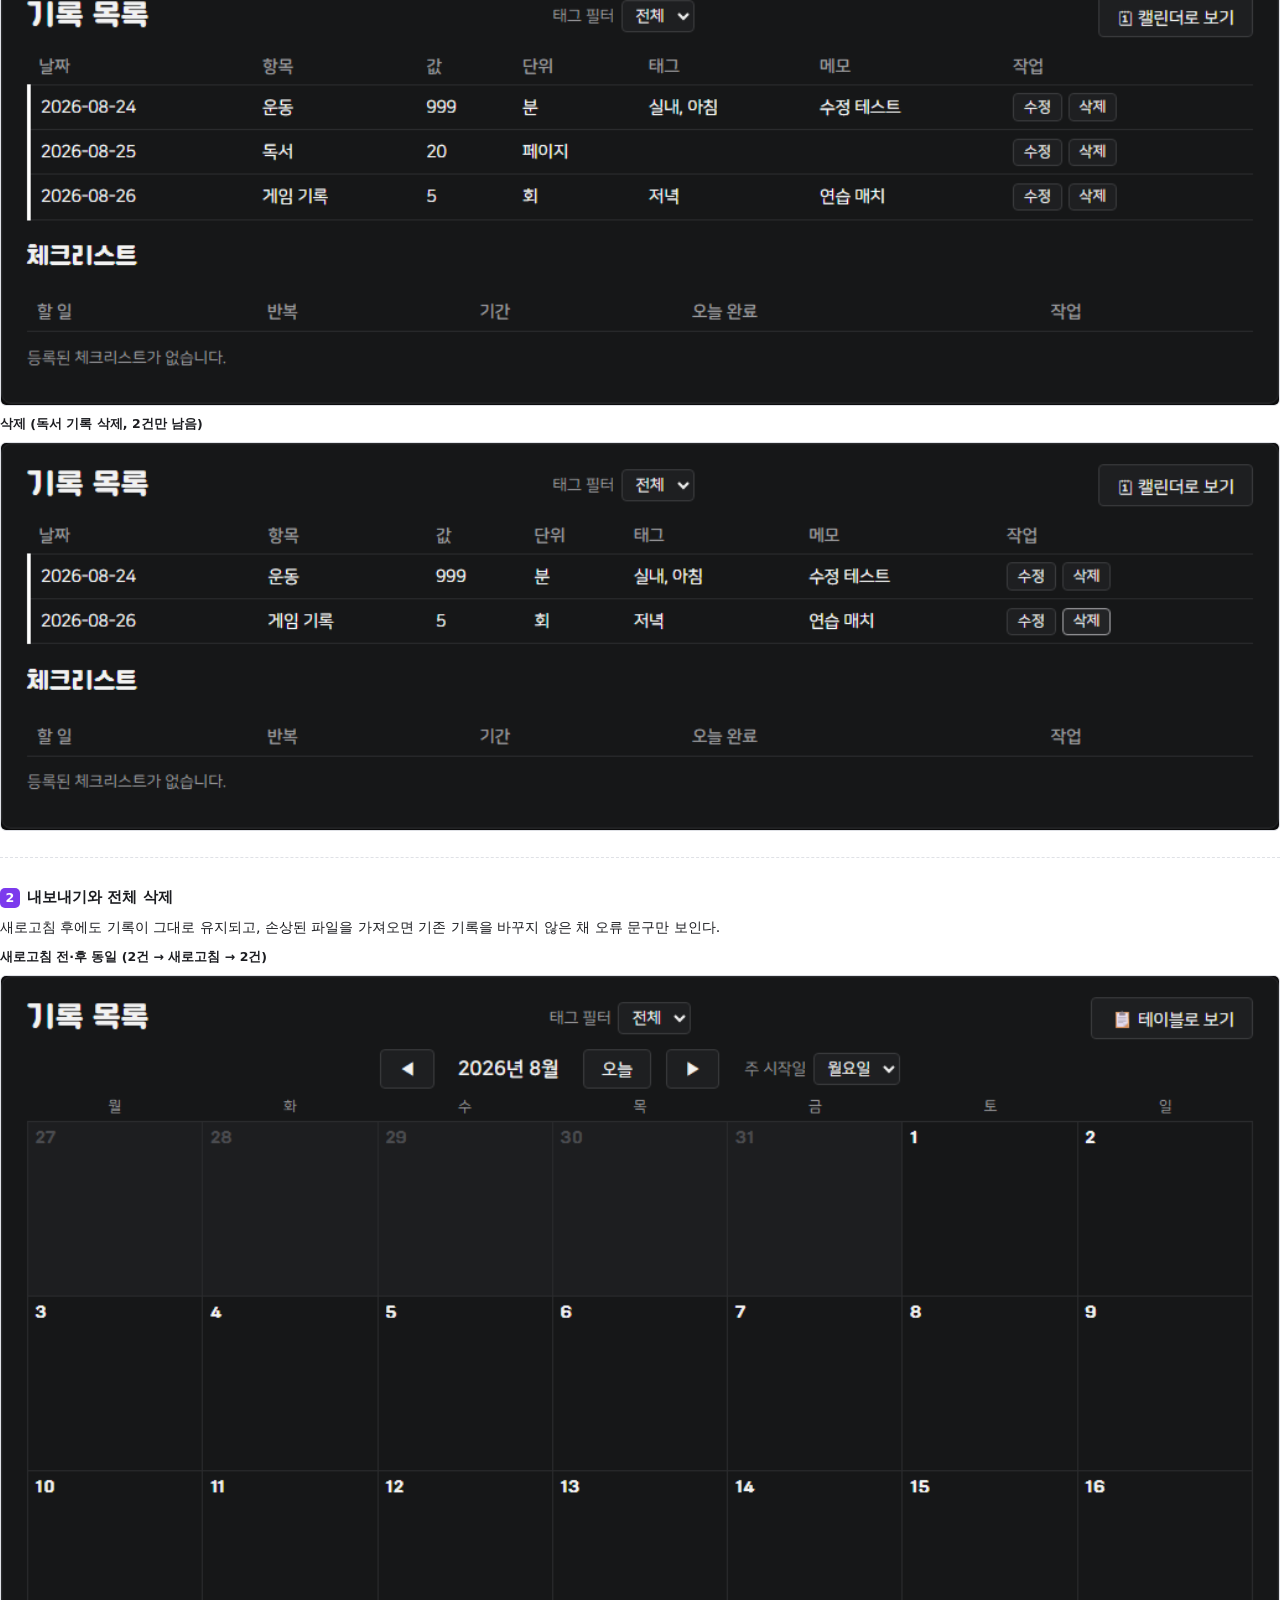
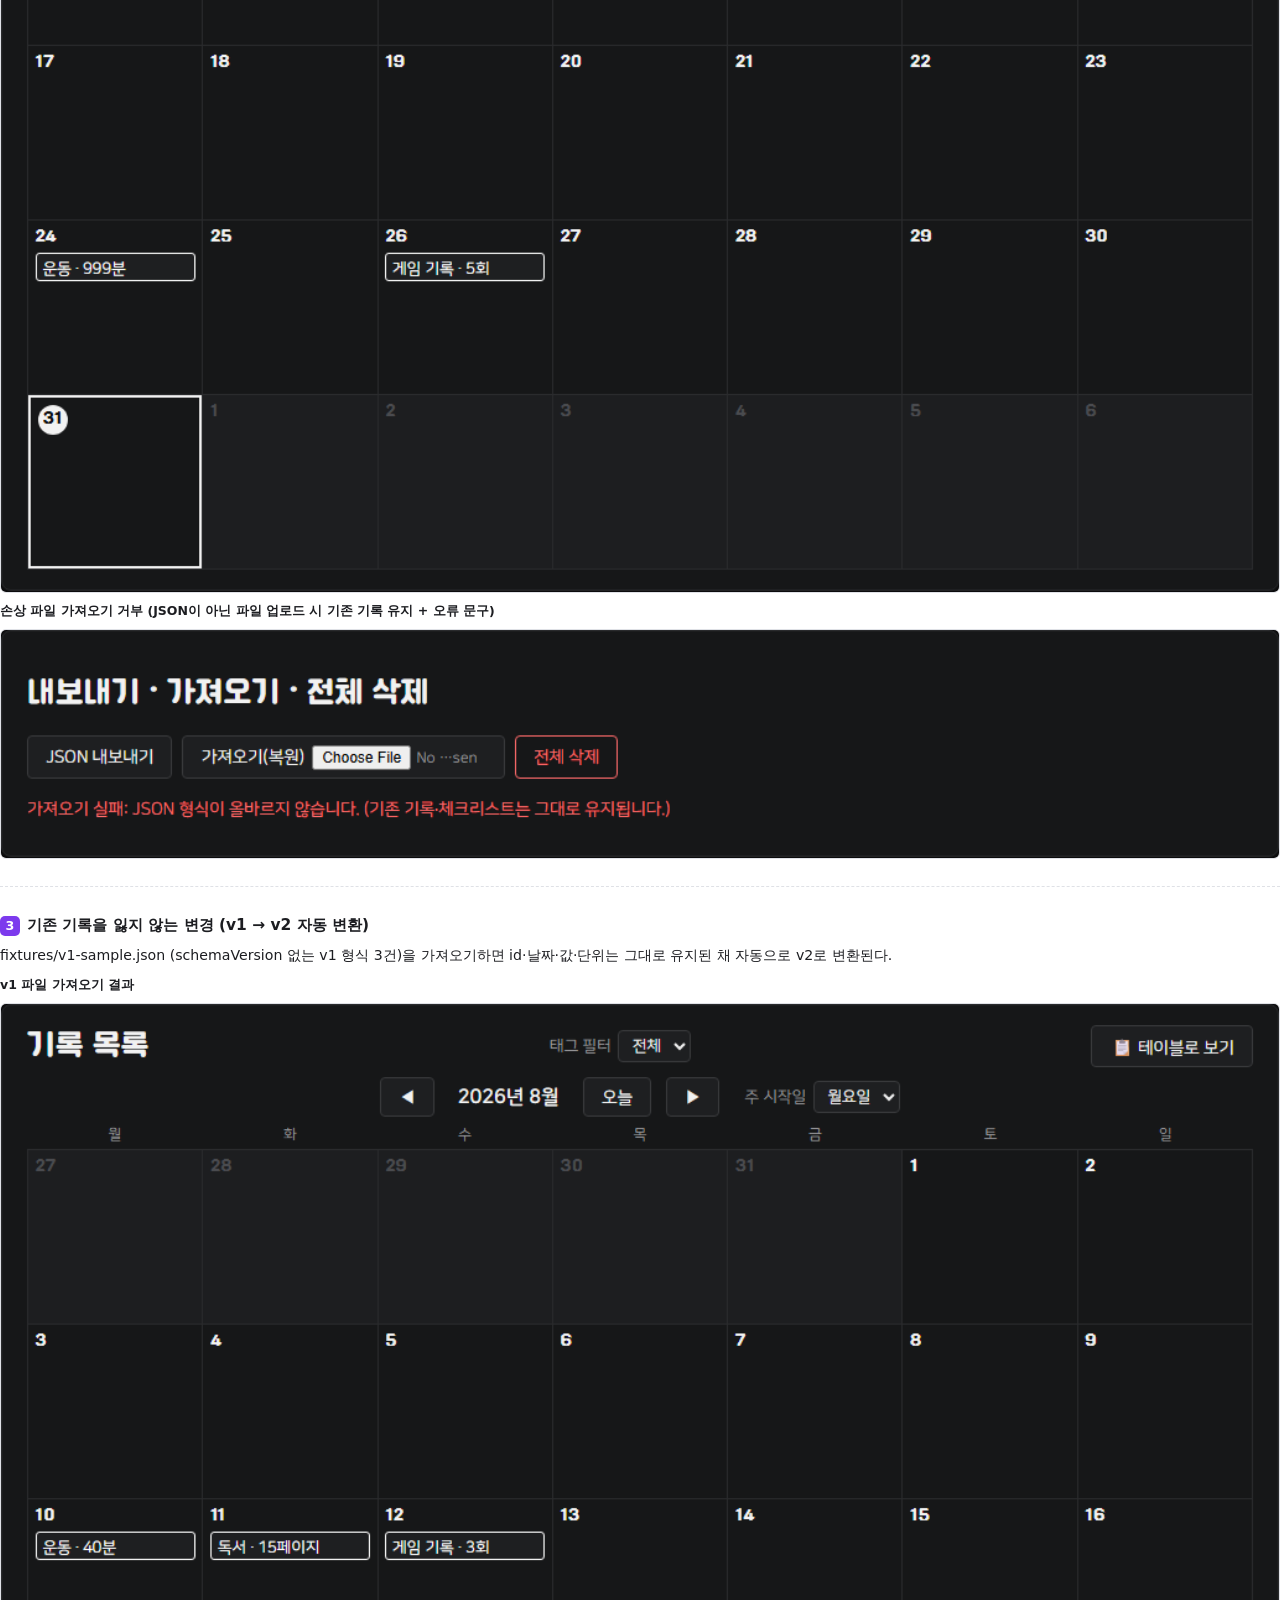
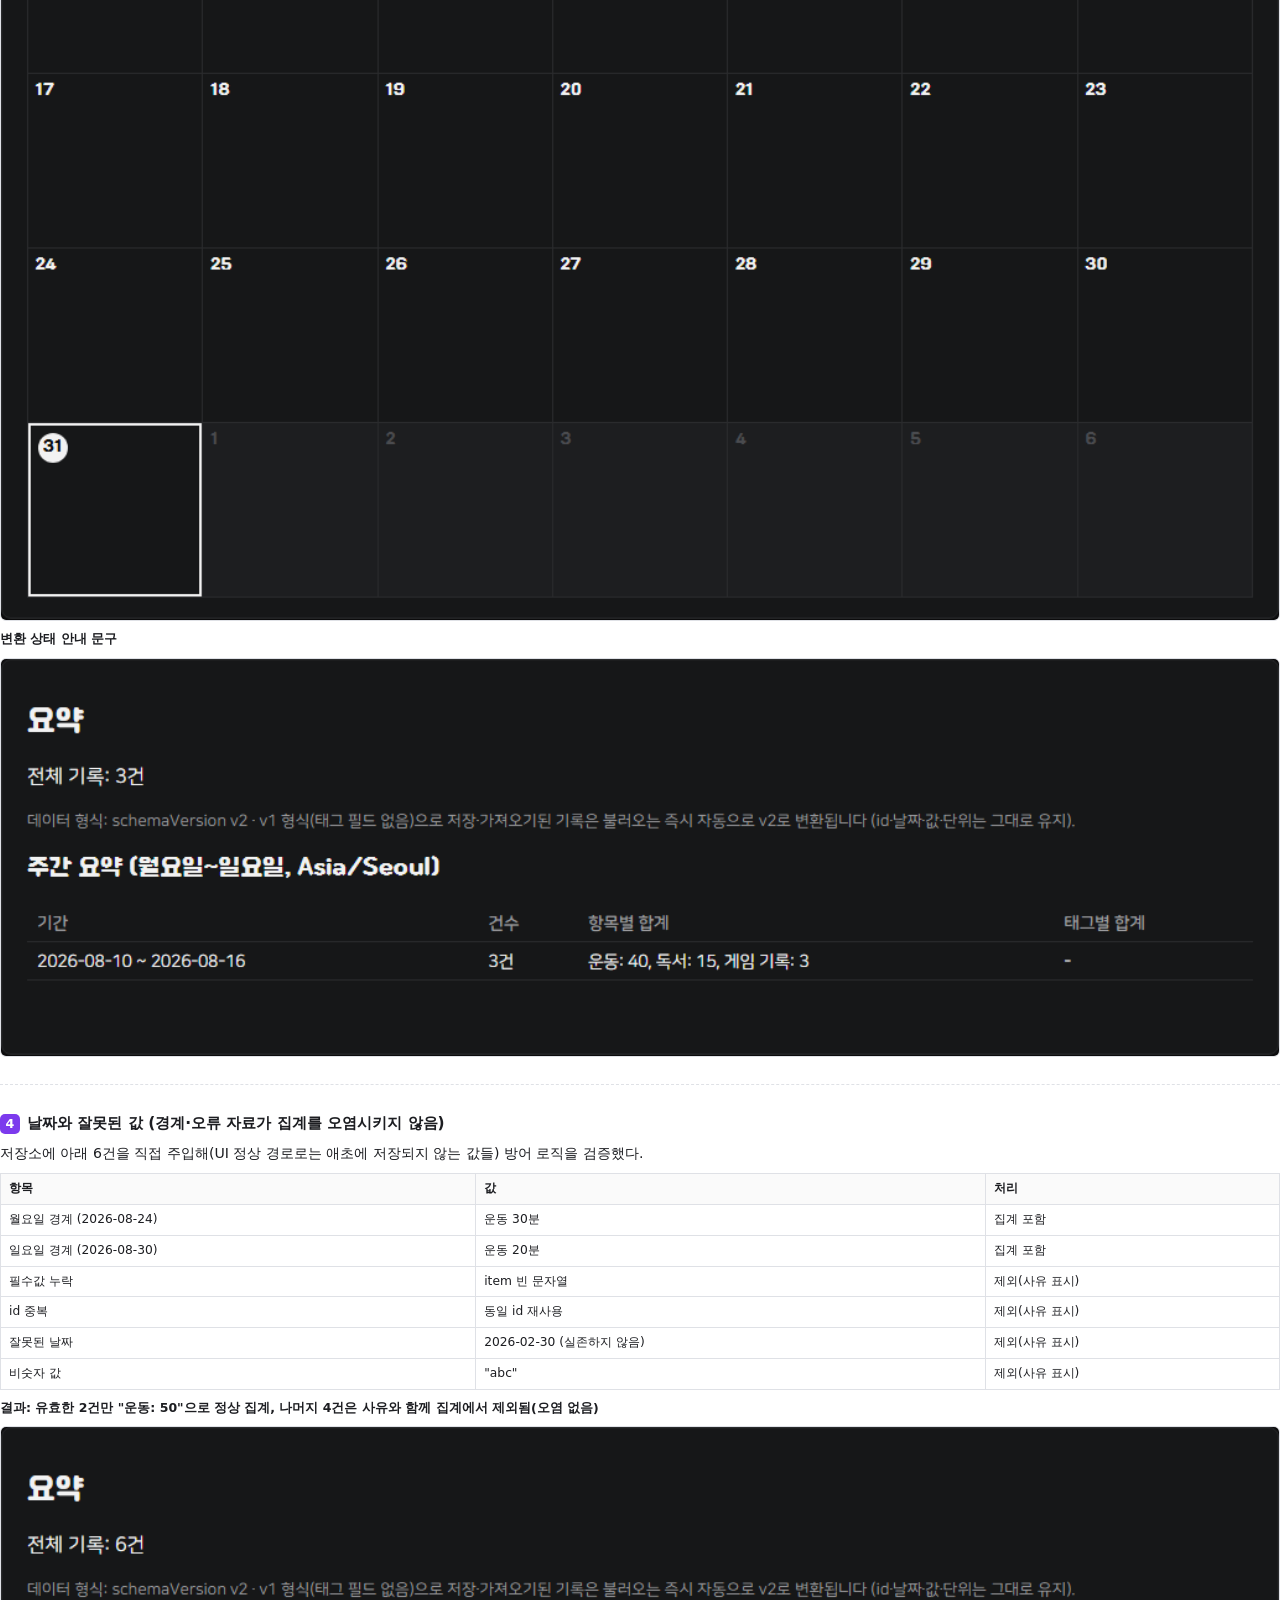
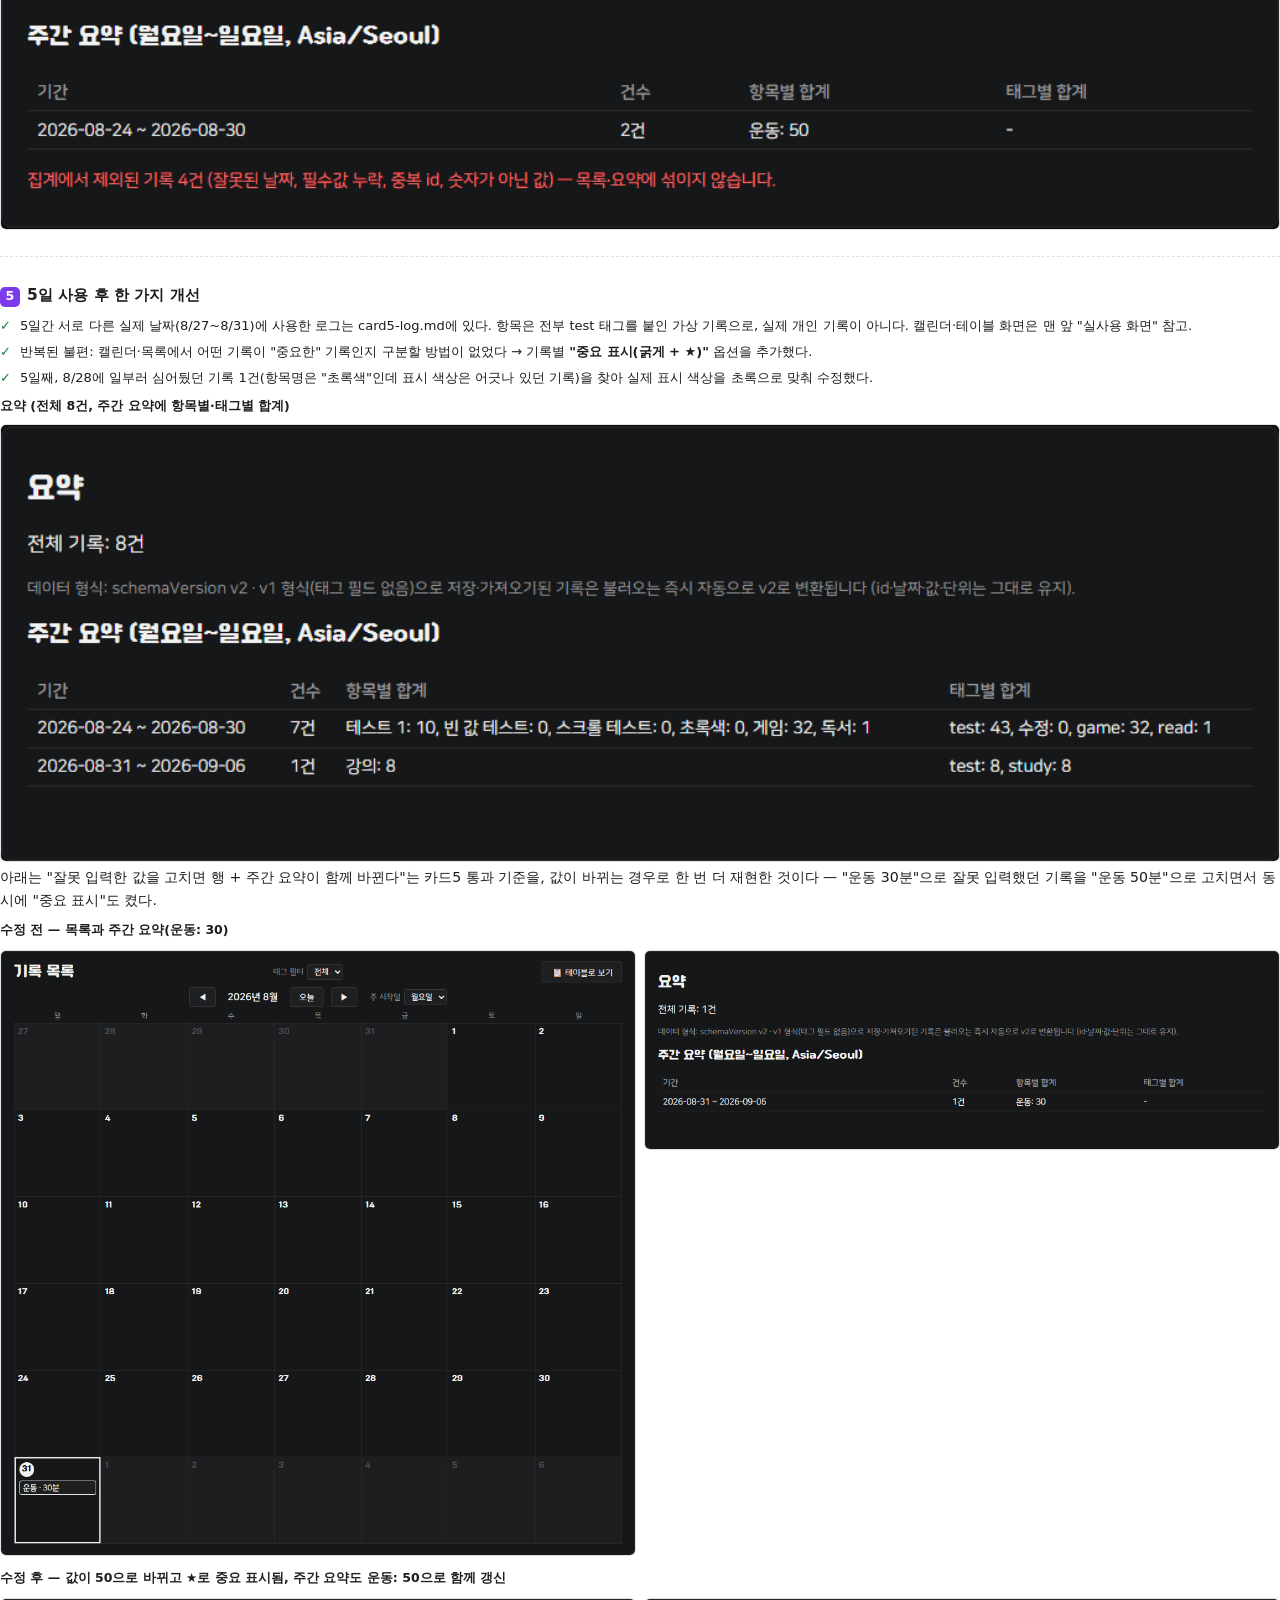
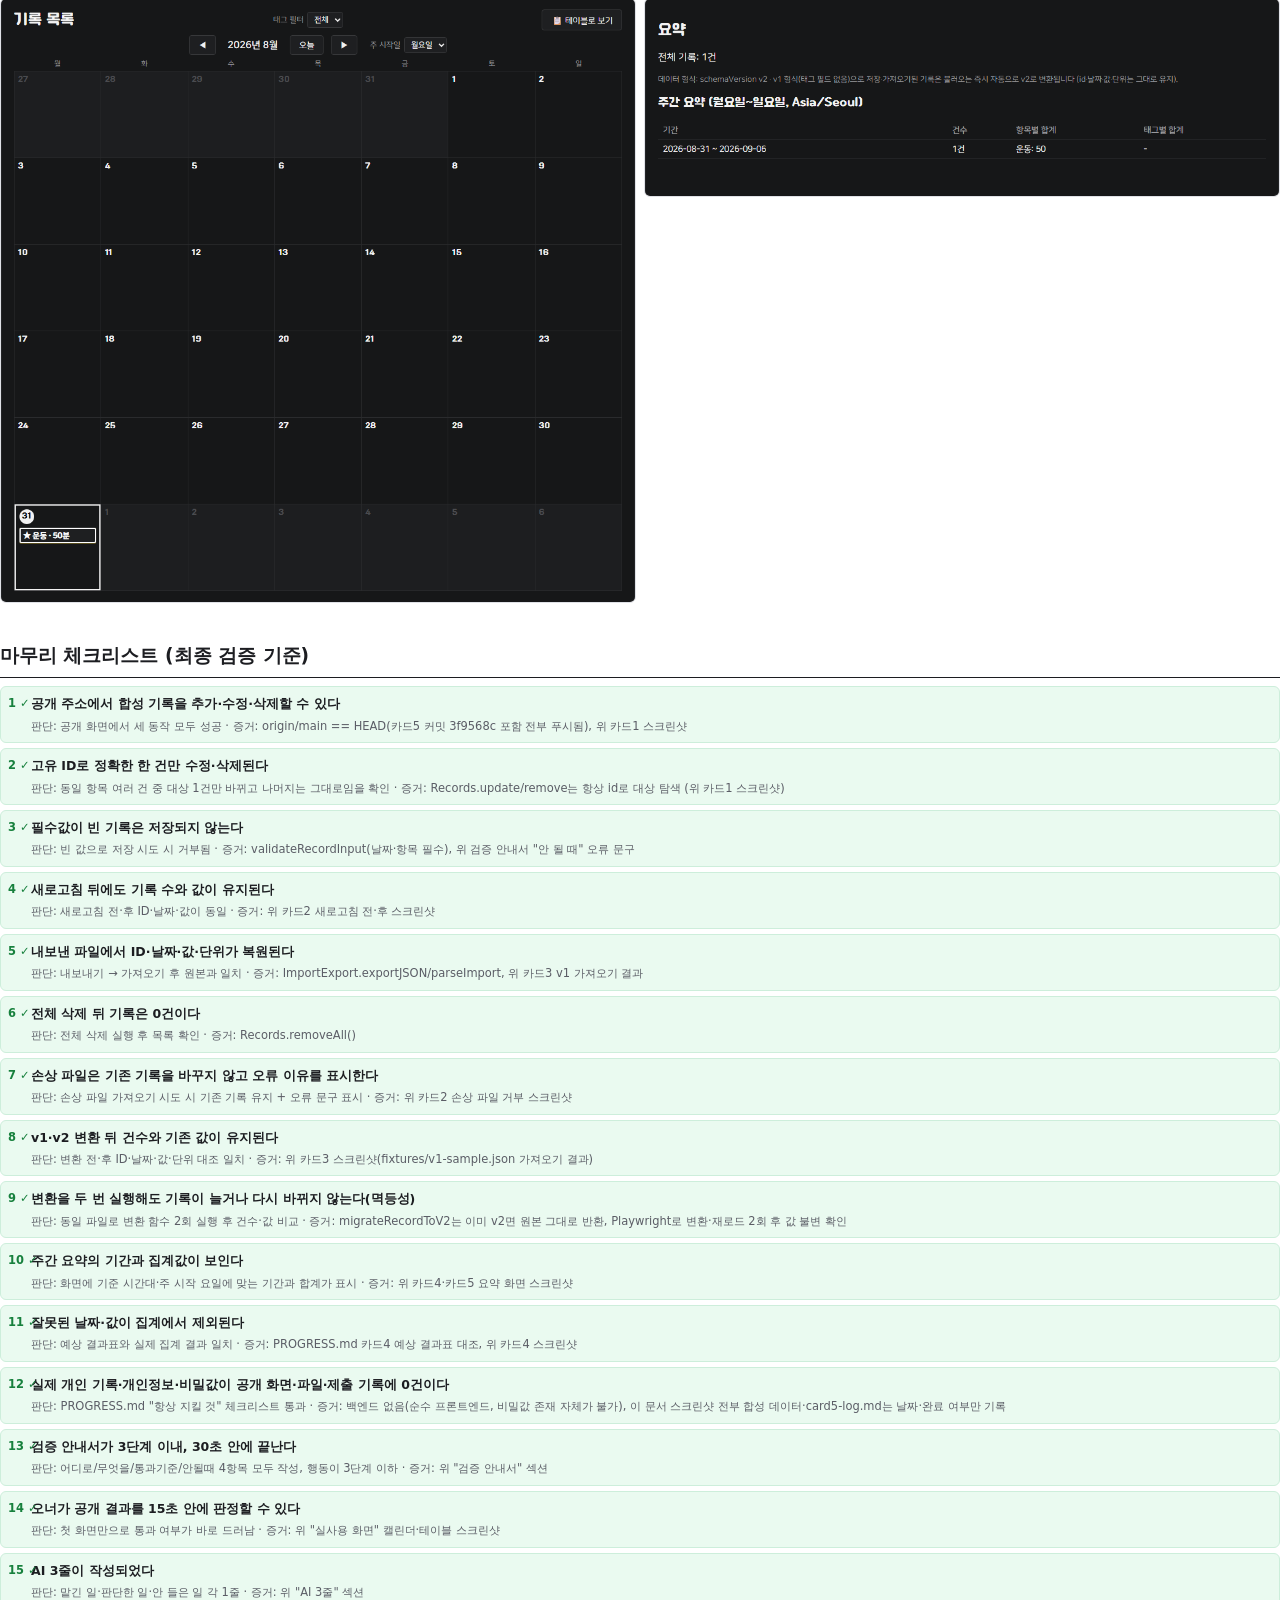
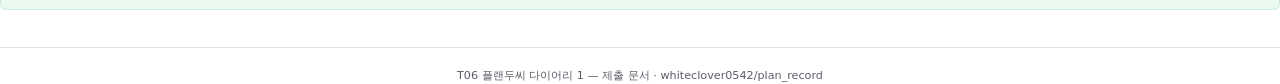
==== commit 3b2dfb22: "마무리 체크리스트를 실제 검증 결과에 맞춰 갱신 PROGRESS.md·SUBMISSION.md의 15개 최종 검증 항목이 미체크 상태로 남아있던 것을 근거와 함께 체크 완료로 반영" ====
--- a/submission/submission.html
+++ b/submission/submission.html
@@ -272,6 +272,46 @@
     color: var(--ok);
     font-weight: 700;
     white-space: nowrap;
+  }
+
+  ol.final-check {
+    list-style: none;
+    counter-reset: fc;
+    margin: 0;
+    padding: 0;
+  }
+
+  ol.final-check li {
+    counter-increment: fc;
+    position: relative;
+    padding: 7px 10px 7px 30px;
+    margin-bottom: 5px;
+    background: var(--ok-soft);
+    border: 1px solid #cdeedb;
+    border-radius: 6px;
+    font-size: 9.4pt;
+  }
+
+  ol.final-check li::before {
+    content: counter(fc) " ✓";
+    position: absolute;
+    left: 7px;
+    top: 7px;
+    color: var(--ok);
+    font-weight: 700;
+    font-size: 8.6pt;
+  }
+
+  ol.final-check .fc-title {
+    font-weight: 700;
+    display: block;
+    margin-bottom: 2px;
+  }
+
+  ol.final-check .fc-meta {
+    color: var(--muted);
+    font-size: 8.6pt;
+    display: block;
   }
 
   .card-block {
@@ -474,25 +514,24 @@
 </section>
 
 <section class="long">
-  <h2>필수 검증·보안 계약 체크</h2>
-  <table class="contract">
-    <thead><tr><th>항목</th><th>상태</th><th>근거</th></tr></thead>
-    <tbody>
-      <tr><td>고유 ID로 정확한 한 건만 수정·삭제</td><td>✅</td><td>Records.update/remove는 항상 id로 대상을 찾음 (카드1 스크린샷)</td></tr>
-      <tr><td>필수값 빈 기록은 저장 안 함</td><td>✅</td><td>validateRecordInput — 날짜·항목 필수</td></tr>
-      <tr><td>새로고침 뒤 기록 수·값 유지</td><td>✅</td><td>카드2 새로고침 전·후 스크린샷</td></tr>
-      <tr><td>내보낸 파일에서 ID·날짜·값·단위 복원</td><td>✅</td><td>ImportExport.exportJSON/parseImport</td></tr>
-      <tr><td>전체 삭제 뒤 0건</td><td>✅</td><td>Records.removeAll()</td></tr>
-      <tr><td>손상 파일은 기존 기록 유지 + 오류 표시</td><td>✅</td><td>카드2 손상 파일 스크린샷</td></tr>
-      <tr><td>v1·v2 변환 뒤 건수·값 유지</td><td>✅</td><td>카드3 스크린샷</td></tr>
-      <tr><td>변환 2회 실행해도 안 늘어남(멱등)</td><td>✅</td><td>migrateRecordToV2는 이미 v2면 그대로 반환</td></tr>
-      <tr><td>기준 시간대·주 시작 요일 명확</td><td>✅</td><td>Asia/Seoul 고정, 월요일 시작</td></tr>
-      <tr><td>날짜 경계·누락·중복·잘못된 값 규칙대로 처리, 집계에 안 섞임</td><td>✅</td><td>카드4 스크린샷</td></tr>
-      <tr><td>실제 개인 기록은 PC에만, 공개·제출은 합성 데이터만</td><td>✅</td><td>이 문서·저장소 스크린샷 전부 합성 데이터, card5-log.md는 날짜·완료 여부만</td></tr>
-      <tr><td>개인정보·비밀값 0건</td><td>✅</td><td>백엔드 없음(순수 프론트엔드), 비밀값 자체가 존재하지 않음</td></tr>
-      <tr><td>5일 대기 시간은 작업시간에서 제외</td><td>✅</td><td>card5-log.md 진행 체크</td></tr>
-    </tbody>
-  </table>
+  <h2>마무리 체크리스트 (최종 검증 기준)</h2>
+  <ol class="final-check">
+    <li><span class="fc-title">공개 주소에서 합성 기록을 추가·수정·삭제할 수 있다</span><span class="fc-meta">판단: 공개 화면에서 세 동작 모두 성공 · 증거: origin/main == HEAD(카드5 커밋 3f9568c 포함 전부 푸시됨), 위 카드1 스크린샷</span></li>
+    <li><span class="fc-title">고유 ID로 정확한 한 건만 수정·삭제된다</span><span class="fc-meta">판단: 동일 항목 여러 건 중 대상 1건만 바뀌고 나머지는 그대로임을 확인 · 증거: Records.update/remove는 항상 id로 대상 탐색 (위 카드1 스크린샷)</span></li>
+    <li><span class="fc-title">필수값이 빈 기록은 저장되지 않는다</span><span class="fc-meta">판단: 빈 값으로 저장 시도 시 거부됨 · 증거: validateRecordInput(날짜·항목 필수), 위 검증 안내서 "안 될 때" 오류 문구</span></li>
+    <li><span class="fc-title">새로고침 뒤에도 기록 수와 값이 유지된다</span><span class="fc-meta">판단: 새로고침 전·후 ID·날짜·값이 동일 · 증거: 위 카드2 새로고침 전·후 스크린샷</span></li>
+    <li><span class="fc-title">내보낸 파일에서 ID·날짜·값·단위가 복원된다</span><span class="fc-meta">판단: 내보내기 → 가져오기 후 원본과 일치 · 증거: ImportExport.exportJSON/parseImport, 위 카드3 v1 가져오기 결과</span></li>
+    <li><span class="fc-title">전체 삭제 뒤 기록은 0건이다</span><span class="fc-meta">판단: 전체 삭제 실행 후 목록 확인 · 증거: Records.removeAll()</span></li>
+    <li><span class="fc-title">손상 파일은 기존 기록을 바꾸지 않고 오류 이유를 표시한다</span><span class="fc-meta">판단: 손상 파일 가져오기 시도 시 기존 기록 유지 + 오류 문구 표시 · 증거: 위 카드2 손상 파일 거부 스크린샷</span></li>
+    <li><span class="fc-title">v1·v2 변환 뒤 건수와 기존 값이 유지된다</span><span class="fc-meta">판단: 변환 전·후 ID·날짜·값·단위 대조 일치 · 증거: 위 카드3 스크린샷(fixtures/v1-sample.json 가져오기 결과)</span></li>
+    <li><span class="fc-title">변환을 두 번 실행해도 기록이 늘거나 다시 바뀌지 않는다(멱등성)</span><span class="fc-meta">판단: 동일 파일로 변환 함수 2회 실행 후 건수·값 비교 · 증거: migrateRecordToV2는 이미 v2면 원본 그대로 반환, Playwright로 변환·재로드 2회 후 값 불변 확인</span></li>
+    <li><span class="fc-title">주간 요약의 기간과 집계값이 보인다</span><span class="fc-meta">판단: 화면에 기준 시간대·주 시작 요일에 맞는 기간과 합계가 표시 · 증거: 위 카드4·카드5 요약 화면 스크린샷</span></li>
+    <li><span class="fc-title">잘못된 날짜·값이 집계에서 제외된다</span><span class="fc-meta">판단: 예상 결과표와 실제 집계 결과 일치 · 증거: PROGRESS.md 카드4 예상 결과표 대조, 위 카드4 스크린샷</span></li>
+    <li><span class="fc-title">실제 개인 기록·개인정보·비밀값이 공개 화면·파일·제출 기록에 0건이다</span><span class="fc-meta">판단: PROGRESS.md "항상 지킬 것" 체크리스트 통과 · 증거: 백엔드 없음(순수 프론트엔드, 비밀값 존재 자체가 불가), 이 문서 스크린샷 전부 합성 데이터·card5-log.md는 날짜·완료 여부만 기록</span></li>
+    <li><span class="fc-title">검증 안내서가 3단계 이내, 30초 안에 끝난다</span><span class="fc-meta">판단: 어디로/무엇을/통과기준/안될때 4항목 모두 작성, 행동이 3단계 이하 · 증거: 위 "검증 안내서" 섹션</span></li>
+    <li><span class="fc-title">오너가 공개 결과를 15초 안에 판정할 수 있다</span><span class="fc-meta">판단: 첫 화면만으로 통과 여부가 바로 드러남 · 증거: 위 "실사용 화면" 캘린더·테이블 스크린샷</span></li>
+    <li><span class="fc-title">AI 3줄이 작성되었다</span><span class="fc-meta">판단: 맡긴 일·판단한 일·안 들은 일 각 1줄 · 증거: 위 "AI 3줄" 섹션</span></li>
+  </ol>
 </section>
 
 <footer>T06 플랜두씨 다이어리 1 — 제출 문서 · whiteclover0542/plan_record</footer>
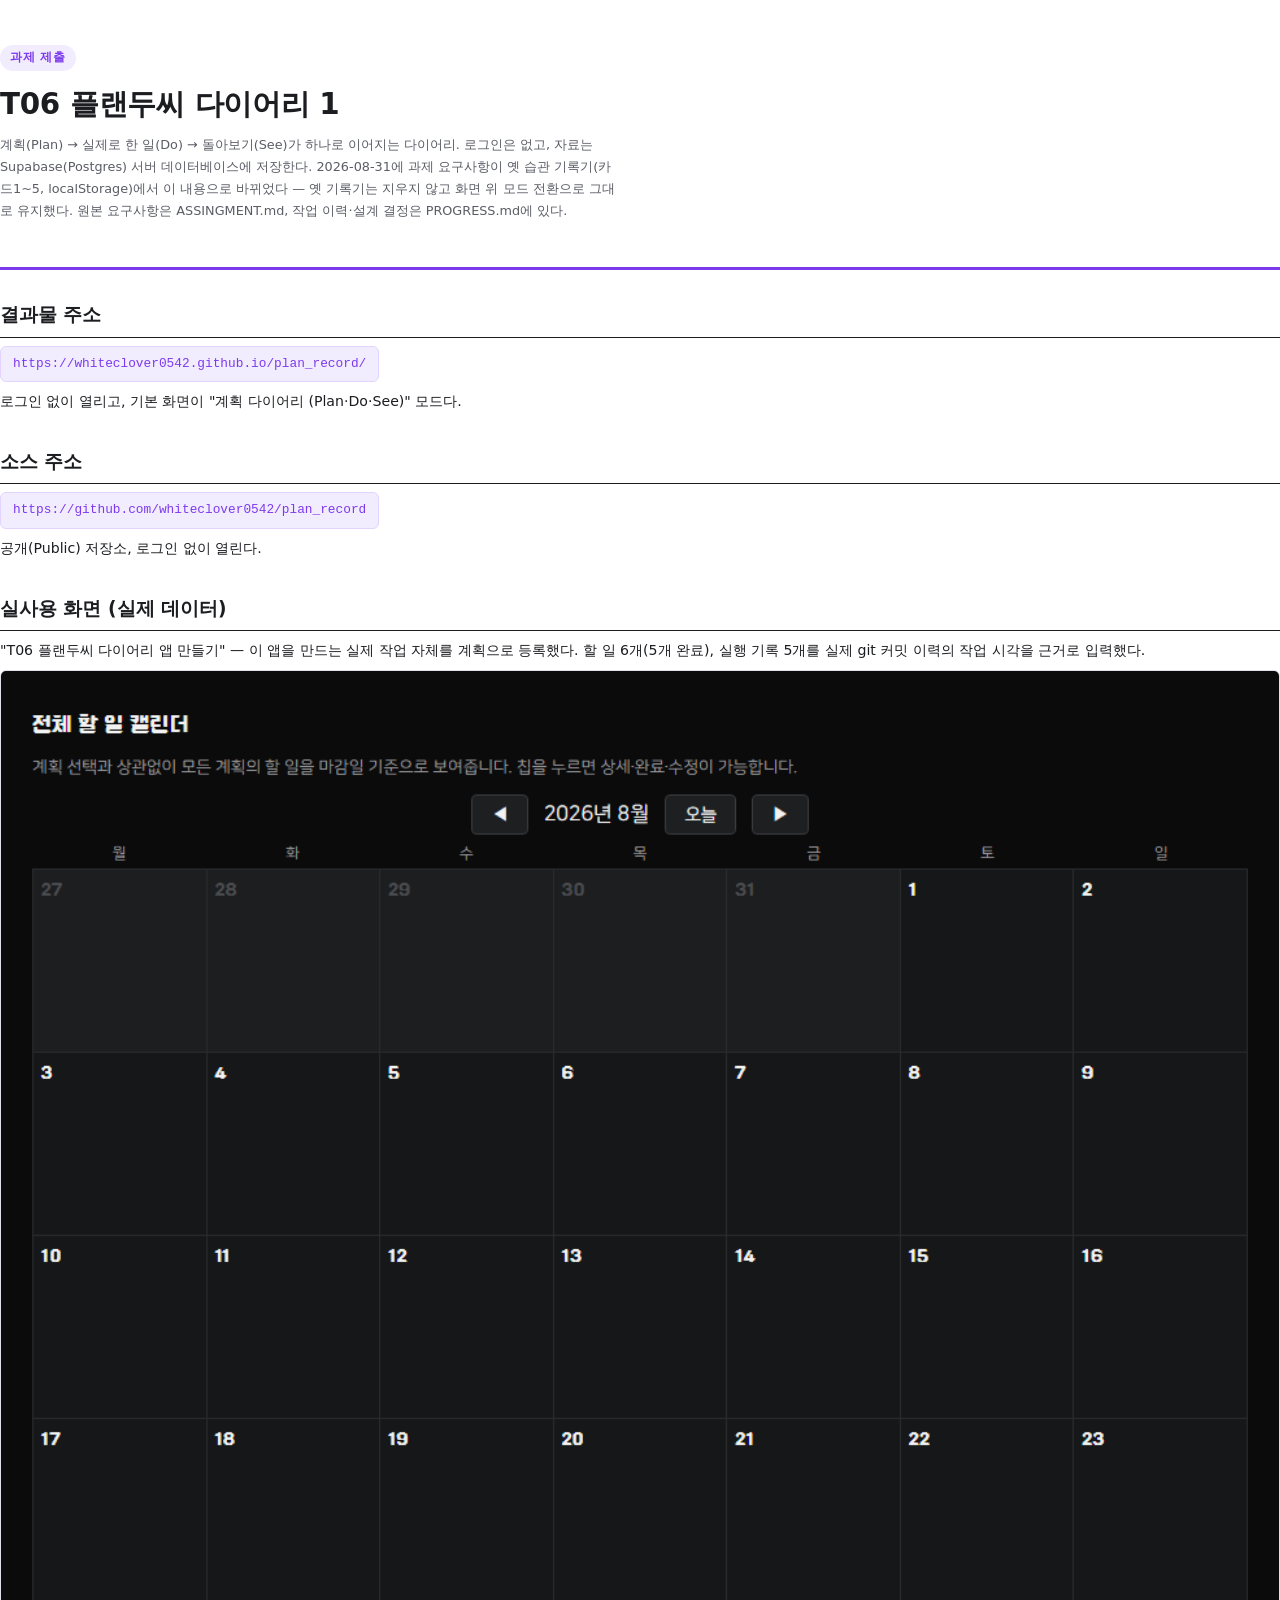
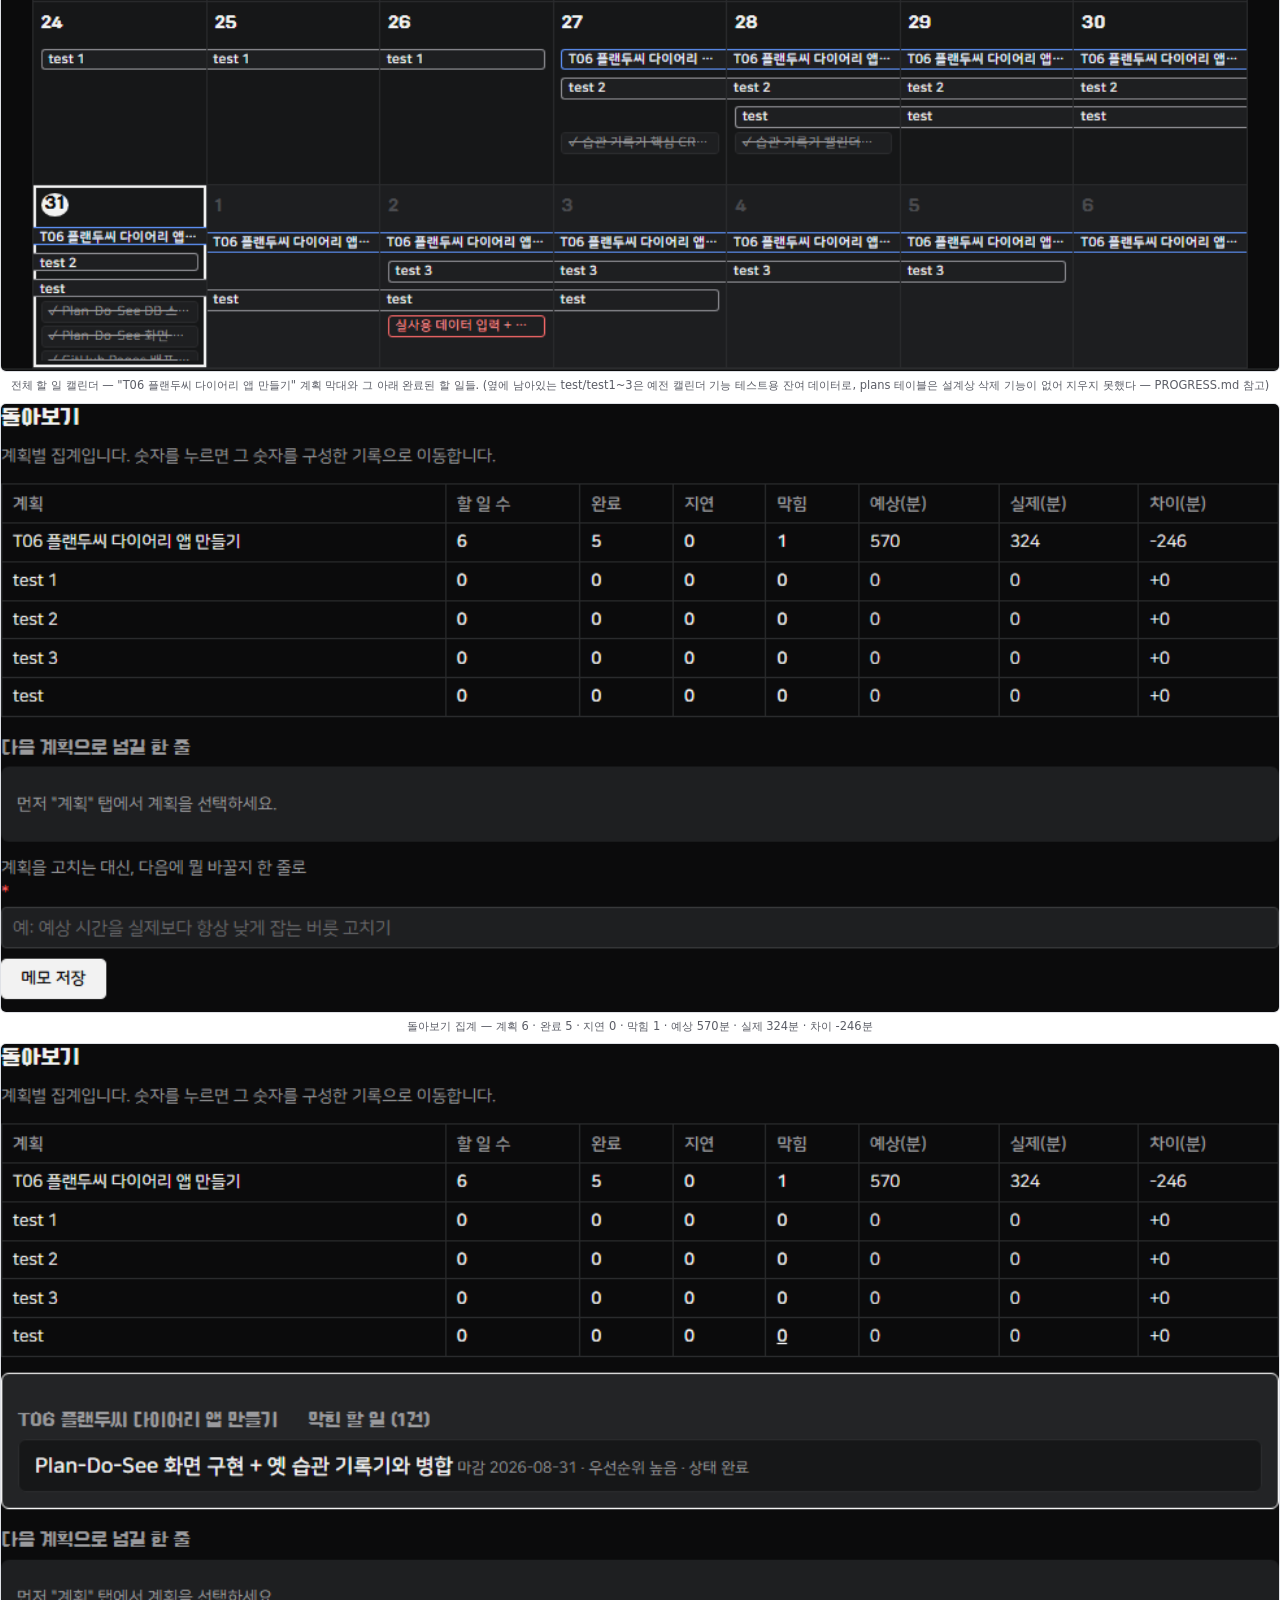
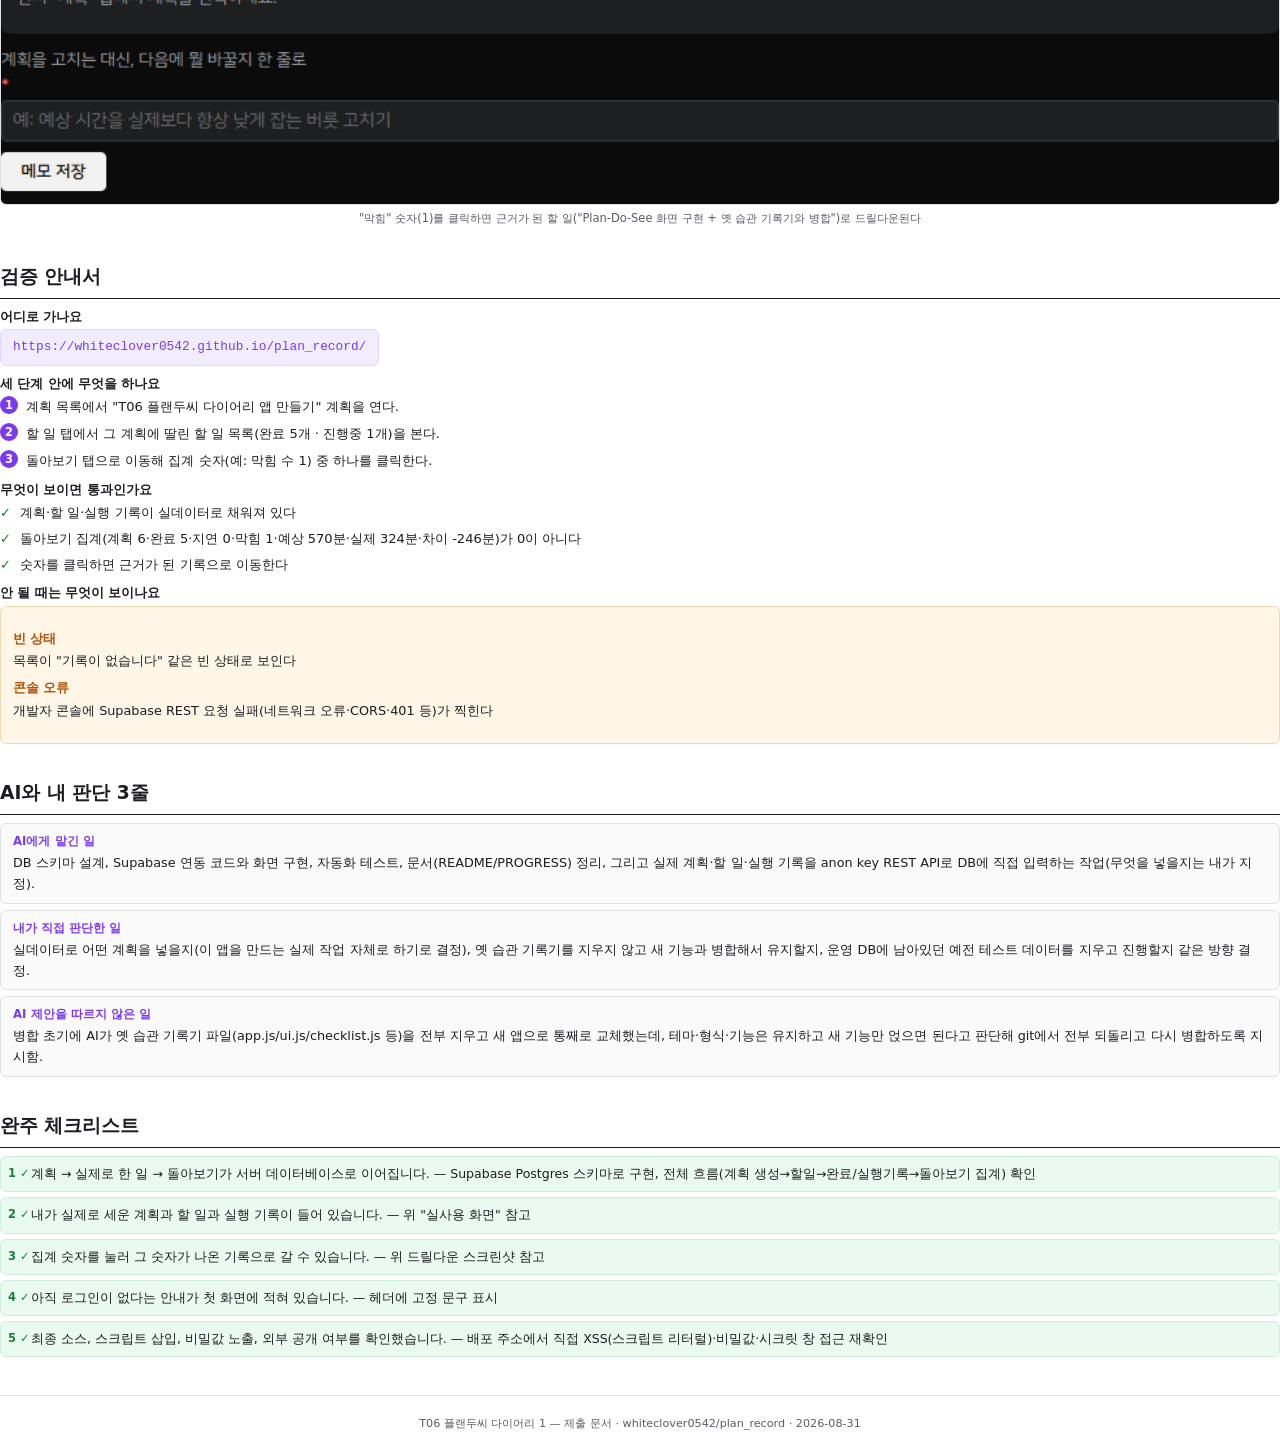
==== commit 62526877: "카드5 마무리: 새 요구사항 형식으로 SUBMISSION.md/PDF 재작성 + 배포 검증 완료 - PROGRESS.md: #22(배포 화면 스크립트 재확인)·#24(시크릿 창 재" ====
--- a/submission/submission.html
+++ b/submission/submission.html
@@ -91,20 +91,6 @@
 
   p { margin: 0 0 8px 0; }
 
-  .card-num {
-    display: inline-flex;
-    align-items: center;
-    justify-content: center;
-    width: 20px;
-    height: 20px;
-    border-radius: 5px;
-    background: var(--accent);
-    color: #fff;
-    font-size: 9.5pt;
-    font-weight: 700;
-    margin-right: 7px;
-  }
-
   .link-box {
     display: inline-block;
     font-family: "Consolas", monospace;
@@ -133,12 +119,6 @@
     color: var(--muted);
     margin-top: 4px;
     text-align: center;
-  }
-
-  .grid-2 {
-    display: grid;
-    grid-template-columns: 1fr 1fr;
-    gap: 8px;
   }
 
   .note-box {
@@ -253,8 +233,6 @@
     margin: 6px 0 8px 0;
   }
 
-  table caption { text-align: left; }
-
   th, td {
     border: 1px solid var(--line);
     padding: 5px 8px;
@@ -265,13 +243,6 @@
   th {
     background: var(--panel-bg);
     font-weight: 700;
-  }
-
-  table.contract td:nth-child(2) {
-    text-align: center;
-    color: var(--ok);
-    font-weight: 700;
-    white-space: nowrap;
   }
 
   ol.final-check {
@@ -302,36 +273,6 @@
     font-size: 8.6pt;
   }
 
-  ol.final-check .fc-title {
-    font-weight: 700;
-    display: block;
-    margin-bottom: 2px;
-  }
-
-  ol.final-check .fc-meta {
-    color: var(--muted);
-    font-size: 8.6pt;
-    display: block;
-  }
-
-  .card-block {
-    border-top: 1px dashed var(--line);
-    padding-top: 7mm;
-    margin-top: 7mm;
-  }
-
-  .card-block:first-of-type {
-    border-top: none;
-    padding-top: 0;
-    margin-top: 0;
-  }
-
-  .meta-line {
-    color: var(--muted);
-    font-size: 8.8pt;
-    margin-top: 2px;
-  }
-
   .cap-label {
     font-weight: 700;
     font-size: 9.4pt;
@@ -354,27 +295,39 @@
   <span class="kicker">과제 제출</span>
   <h1>T06 플랜두씨 다이어리 1</h1>
   <p class="desc">
-    계획한 나와 실제의 나를 비교하는 개인 기록기. 원본 요구사항은 ASSINGMENT.md, 작업 이력은 PROGRESS.md, 5일 실사용 로그는 card5-log.md에 있다.
-    아래 스크린샷은 "합성 기록 3건 채우기" 또는 직접 입력한 <strong>합성(가상) 데이터</strong>로 재현했다. 실제 개인 기록(PC 전용)은 포함하지 않는다.
+    계획(Plan) → 실제로 한 일(Do) → 돌아보기(See)가 하나로 이어지는 다이어리. 로그인은 없고, 자료는 Supabase(Postgres) 서버 데이터베이스에 저장한다.
+    2026-08-31에 과제 요구사항이 옛 습관 기록기(카드1~5, localStorage)에서 이 내용으로 바뀌었다 — 옛 기록기는 지우지 않고 화면 위 모드 전환으로 그대로 유지했다.
+    원본 요구사항은 ASSINGMENT.md, 작업 이력·설계 결정은 PROGRESS.md에 있다.
   </p>
 </div>
 
 <section>
-  <h2>실사용 화면 (한눈에 보기)</h2>
-  <p>카드1을 마친 날부터 서로 다른 실제 날짜 5일(8/27~8/31)간 사용한 화면이다. 기록 8건 + 반복 체크리스트 2건이 남아 있고, 모두 <code>test</code> 태그를 붙인 가상 기록("테스트 1", "게임", "독서", "강의" 등)이다. 8/28에 일부러 심어둔 "초록색" 기록(항목명·표시 색상 불일치)은 5일째에 실제 색상을 초록으로 맞춰 수정한 뒤의 상태다.</p>
+  <h2>결과물 주소</h2>
+  <p><span class="link-box">https://whiteclover0542.github.io/plan_record/</span></p>
+  <p>로그인 없이 열리고, 기본 화면이 "계획 다이어리 (Plan·Do·See)" 모드다.</p>
+</section>
+
+<section>
+  <h2>소스 주소</h2>
+  <p><span class="link-box">https://github.com/whiteclover0542/plan_record</span></p>
+  <p>공개(Public) 저장소, 로그인 없이 열린다.</p>
+</section>
+
+<section>
+  <h2>실사용 화면 (실제 데이터)</h2>
+  <p>"T06 플랜두씨 다이어리 앱 만들기" — 이 앱을 만드는 실제 작업 자체를 계획으로 등록했다. 할 일 6개(5개 완료), 실행 기록 5개를 실제 git 커밋 이력의 작업 시각을 근거로 입력했다.</p>
   <figure class="figure">
-    <img src="screenshots/card5-03-actual-5day-calendar.png" alt="실사용 5일 캘린더 뷰" />
-    <figcaption>캘린더 뷰 — 8/27~8/31 기록 + 반복 체크리스트</figcaption>
+    <img src="screenshots/pds-01-calendar-real-data.png" alt="전체 할 일 캘린더 — 실제 계획·할일 데이터" />
+    <figcaption>전체 할 일 캘린더 — "T06 플랜두씨 다이어리 앱 만들기" 계획 막대와 그 아래 완료된 할 일들. (옆에 남아있는 test/test1~3은 예전 캘린더 기능 테스트용 잔여 데이터로, plans 테이블은 설계상 삭제 기능이 없어 지우지 못했다 — PROGRESS.md 참고)</figcaption>
   </figure>
   <figure class="figure">
-    <img src="screenshots/card5-04-actual-5day-table.png" alt="실사용 5일 테이블 뷰" />
-    <figcaption>테이블 뷰 — 전체 기록 목록 + 체크리스트</figcaption>
+    <img src="screenshots/pds-02-retro-aggregates.png" alt="돌아보기 집계 — 실제 데이터 기준" />
+    <figcaption>돌아보기 집계 — 계획 6 · 완료 5 · 지연 0 · 막힘 1 · 예상 570분 · 실제 324분 · 차이 -246분</figcaption>
   </figure>
-</section>
-
-<section>
-  <h2>공개 주소</h2>
-  <p><span class="link-box">https://whiteclover0542.github.io/plan_record/</span></p>
+  <figure class="figure">
+    <img src="screenshots/pds-03-retro-drilldown.png" alt="돌아보기 드릴다운" />
+    <figcaption>"막힘" 숫자(1)를 클릭하면 근거가 된 할 일("Plan-Do-See 화면 구현 + 옛 습관 기록기와 병합")로 드릴다운된다</figcaption>
+  </figure>
 </section>
 
 <section class="long">
@@ -383,158 +336,61 @@
   <p class="cap-label">어디로 가나요</p>
   <p><span class="link-box">https://whiteclover0542.github.io/plan_record/</span></p>
 
-  <p class="cap-label">무엇을 하나요 (3단계)</p>
+  <p class="cap-label">세 단계 안에 무엇을 하나요</p>
   <ol class="steps">
-    <li>캘린더에서 아무 날짜 칸을 보고, 왼쪽 "기록 추가" 폼에 날짜·항목·값·단위를 입력한 뒤 "추가"를 누른다.</li>
-    <li>방금 생긴 칸을 클릭해 상세 모달을 열고 "수정"으로 값을 바꿔 저장하거나 "삭제"를 눌러본다.</li>
-    <li>화면 아래 "요약" 영역에서 전체 건수와 주간 요약(항목별 합계)이 방금 한 동작에 맞춰 함께 바뀌는지 확인한다.</li>
+    <li>계획 목록에서 "T06 플랜두씨 다이어리 앱 만들기" 계획을 연다.</li>
+    <li>할 일 탭에서 그 계획에 딸린 할 일 목록(완료 5개 · 진행중 1개)을 본다.</li>
+    <li>돌아보기 탭으로 이동해 집계 숫자(예: 막힘 수 1) 중 하나를 클릭한다.</li>
   </ol>
 
   <p class="cap-label">무엇이 보이면 통과인가요</p>
   <ul class="check-list">
-    <li>추가·수정·삭제 직후 목록(캘린더/테이블) 행과 "요약" 영역의 건수·주간 요약이 같은 화면에서 함께 바뀐다</li>
-    <li>"내보내기·가져오기·전체 삭제" 영역에 세 버튼과, 손상된 파일을 가져올 때 오류 문구가 보인다</li>
-    <li>"주간 요약" 표에 기간(월요일~일요일)과 항목별 합계가 보이고, 잘못된 날짜·값은 별도 "집계에서 제외된 기록" 문구로만 표시된다</li>
-    <li>화면 어디에도 실제 개인 기록·이름·연락처 같은 정보 없이 합성(가상) 데이터만 보인다</li>
+    <li>계획·할 일·실행 기록이 실데이터로 채워져 있다</li>
+    <li>돌아보기 집계(계획 6·완료 5·지연 0·막힘 1·예상 570분·실제 324분·차이 -246분)가 0이 아니다</li>
+    <li>숫자를 클릭하면 근거가 된 기록으로 이동한다</li>
   </ul>
 
-  <p class="cap-label">안 될 때</p>
-  <dl class="fail-box">
-    <dt>오류 문구</dt>
-    <dd>날짜·항목을 비운 채 "추가"를 누르면 폼 아래 빨간 글씨로 "날짜, 항목은 비워둘 수 없습니다." 등이 뜬다 — 필수값을 채우면 해결된다</dd>
-    <dt>확인할 항목</dt>
-    <dd>브라우저가 시크릿(사생활 보호) 모드이거나 localStorage를 막아둔 경우 기록이 저장되지 않을 수 있다 — 일반 창에서 열었는지 확인한다</dd>
-    <dt>복구 방법</dt>
-    <dd>"전체 삭제"로 비운 뒤 "합성 기록 3건 채우기" 버튼을 누르면 항상 같은 예시 데이터로 되돌아온다</dd>
-  </dl>
+  <p class="cap-label">안 될 때는 무엇이 보이나요</p>
+  <div class="fail-box">
+    <dl>
+      <dt>빈 상태</dt>
+      <dd>목록이 "기록이 없습니다" 같은 빈 상태로 보인다</dd>
+      <dt>콘솔 오류</dt>
+      <dd>개발자 콘솔에 Supabase REST 요청 실패(네트워크 오류·CORS·401 등)가 찍힌다</dd>
+    </dl>
+  </div>
 </section>
 
 <section>
-  <h2>AI 3줄</h2>
+  <h2>AI와 내 판단 3줄</h2>
   <div class="ai-lines">
     <div class="line">
       <span class="tag">AI에게 맡긴 일</span>
-      CRUD·내보내기/가져오기·v1→v2 변환·주간 요약·카드5 개선(기록별 "중요 표시(굵게+★)") 등 app.js/ui.js 구현 전체를 AI에게 맡겼다.
+      DB 스키마 설계, Supabase 연동 코드와 화면 구현, 자동화 테스트, 문서(README/PROGRESS) 정리, 그리고 실제 계획·할 일·실행 기록을 anon key REST API로 DB에 직접 입력하는 작업(무엇을 넣을지는 내가 지정).
     </div>
     <div class="line">
-      <span class="tag">내가 판단한 일</span>
-      필드 정의, 기준 시간대(Asia/Seoul)·주 시작 요일(월요일), 공개용 데이터는 합성 데이터만 쓴다는 원칙, 그리고 5일 실사용 중 반복된 불편(캘린더·목록에서 어떤 기록이 중요한지 구분이 안 됨)으로 무엇을 고칠지는 직접 정했다.
+      <span class="tag">내가 직접 판단한 일</span>
+      실데이터로 어떤 계획을 넣을지(이 앱을 만드는 실제 작업 자체로 하기로 결정), 옛 습관 기록기를 지우지 않고 새 기능과 병합해서 유지할지, 운영 DB에 남아있던 예전 테스트 데이터를 지우고 진행할지 같은 방향 결정.
     </div>
     <div class="line">
-      <span class="tag">AI 말을 안 들은 일</span>
-      날짜 검증에서 AI가 제안한 Date.parse 방식을 쓰지 않았다 — 2026-02-30처럼 존재하지 않는 날짜가 3월로 밀려 통과되는 문제가 있어, 왕복 검증하는 isValidDateString을 직접 만들어 대신 썼다. 카드5에서도 AI가 처음 넣은 "굵게만" 처리로는 눈에 잘 안 띄어, 별 표시(★)·테두리 강조를 더 넣게 했다.
+      <span class="tag">AI 제안을 따르지 않은 일</span>
+      병합 초기에 AI가 옛 습관 기록기 파일(app.js/ui.js/checklist.js 등)을 전부 지우고 새 앱으로 통째로 교체했는데, 테마·형식·기능은 유지하고 새 기능만 얹으면 된다고 판단해 git에서 전부 되돌리고 다시 병합하도록 지시함.
     </div>
   </div>
 </section>
 
 <section class="long">
-  <h2>카드별 증거</h2>
-
-  <div class="card-block">
-    <h3><span class="card-num">1</span>기록의 구조 (생성·조회·수정·삭제)</h3>
-    <p>"합성 기록 3건 채우기"로 3건을 추가하고, 한 건을 수정, 한 건을 삭제했다. 목록(캘린더)이 매 동작마다 바로 갱신된다.</p>
-
-    <p class="cap-label">추가</p>
-    <figure class="figure"><img src="screenshots/card1-01-add.png" alt="카드1 추가" /></figure>
-
-    <p class="cap-label">수정 (운동 기록의 값을 999·메모를 "수정 테스트"로 변경)</p>
-    <figure class="figure"><img src="screenshots/card1-02-edit.png" alt="카드1 수정" /></figure>
-
-    <p class="cap-label">삭제 (독서 기록 삭제, 2건만 남음)</p>
-    <figure class="figure"><img src="screenshots/card1-03-delete.png" alt="카드1 삭제" /></figure>
-  </div>
-
-  <div class="card-block">
-    <h3><span class="card-num">2</span>내보내기와 전체 삭제</h3>
-    <p>새로고침 후에도 기록이 그대로 유지되고, 손상된 파일을 가져오면 기존 기록을 바꾸지 않은 채 오류 문구만 보인다.</p>
-
-    <p class="cap-label">새로고침 전·후 동일 (2건 → 새로고침 → 2건)</p>
-    <figure class="figure"><img src="screenshots/card2-01-after-reload.png" alt="카드2 새로고침 유지" /></figure>
-
-    <p class="cap-label">손상 파일 가져오기 거부 (JSON이 아닌 파일 업로드 시 기존 기록 유지 + 오류 문구)</p>
-    <figure class="figure"><img src="screenshots/card2-02-corrupted-import-rejected.png" alt="카드2 손상 파일 거부" /></figure>
-  </div>
-
-  <div class="card-block">
-    <h3><span class="card-num">3</span>기존 기록을 잃지 않는 변경 (v1 → v2 자동 변환)</h3>
-    <p>fixtures/v1-sample.json (schemaVersion 없는 v1 형식 3건)을 가져오기하면 id·날짜·값·단위는 그대로 유지된 채 자동으로 v2로 변환된다.</p>
-
-    <p class="cap-label">v1 파일 가져오기 결과</p>
-    <figure class="figure"><img src="screenshots/card3-01-v1-imported.png" alt="카드3 v1 가져오기" /></figure>
-
-    <p class="cap-label">변환 상태 안내 문구</p>
-    <figure class="figure"><img src="screenshots/card3-02-schema-status.png" alt="카드3 스키마 상태" /></figure>
-  </div>
-
-  <div class="card-block">
-    <h3><span class="card-num">4</span>날짜와 잘못된 값 (경계·오류 자료가 집계를 오염시키지 않음)</h3>
-    <p>저장소에 아래 6건을 직접 주입해(UI 정상 경로로는 애초에 저장되지 않는 값들) 방어 로직을 검증했다.</p>
-
-    <table>
-      <thead><tr><th>항목</th><th>값</th><th>처리</th></tr></thead>
-      <tbody>
-        <tr><td>월요일 경계 (2026-08-24)</td><td>운동 30분</td><td>집계 포함</td></tr>
-        <tr><td>일요일 경계 (2026-08-30)</td><td>운동 20분</td><td>집계 포함</td></tr>
-        <tr><td>필수값 누락</td><td>item 빈 문자열</td><td>제외(사유 표시)</td></tr>
-        <tr><td>id 중복</td><td>동일 id 재사용</td><td>제외(사유 표시)</td></tr>
-        <tr><td>잘못된 날짜</td><td>2026-02-30 (실존하지 않음)</td><td>제외(사유 표시)</td></tr>
-        <tr><td>비숫자 값</td><td>"abc"</td><td>제외(사유 표시)</td></tr>
-      </tbody>
-    </table>
-
-    <p class="cap-label">결과: 유효한 2건만 "운동: 50"으로 정상 집계, 나머지 4건은 사유와 함께 집계에서 제외됨(오염 없음)</p>
-    <figure class="figure"><img src="screenshots/card4-01-weekly-summary-skipped.png" alt="카드4 주간 요약 제외 처리" /></figure>
-  </div>
-
-  <div class="card-block">
-    <h3><span class="card-num">5</span>5일 사용 후 한 가지 개선</h3>
-    <ul class="check-list">
-      <li>5일간 서로 다른 실제 날짜(8/27~8/31)에 사용한 로그는 card5-log.md에 있다. 항목은 전부 test 태그를 붙인 가상 기록으로, 실제 개인 기록이 아니다. 캘린더·테이블 화면은 맨 앞 "실사용 화면" 참고.</li>
-      <li>반복된 불편: 캘린더·목록에서 어떤 기록이 "중요한" 기록인지 구분할 방법이 없었다 → 기록별 <strong>"중요 표시(굵게 + ★)"</strong> 옵션을 추가했다.</li>
-      <li>5일째, 8/28에 일부러 심어뒀던 기록 1건(항목명은 "초록색"인데 표시 색상은 어긋나 있던 기록)을 찾아 실제 표시 색상을 초록으로 맞춰 수정했다.</li>
-    </ul>
-
-    <p class="cap-label">요약 (전체 8건, 주간 요약에 항목별·태그별 합계)</p>
-    <figure class="figure"><img src="screenshots/card5-05-actual-5day-summary.png" alt="카드5 실사용 요약" /></figure>
-
-    <p>아래는 "잘못 입력한 값을 고치면 행 + 주간 요약이 함께 바뀐다"는 카드5 통과 기준을, 값이 바뀌는 경우로 한 번 더 재현한 것이다 — "운동 30분"으로 잘못 입력했던 기록을 "운동 50분"으로 고치면서 동시에 "중요 표시"도 켰다.</p>
-
-    <p class="cap-label">수정 전 — 목록과 주간 요약(운동: 30)</p>
-    <div class="grid-2">
-      <figure class="figure"><img src="screenshots/card5-01-wrong-value-before.png" alt="카드5 수정 전 목록" /></figure>
-      <figure class="figure"><img src="screenshots/card5-01b-summary-before.png" alt="카드5 수정 전 요약" /></figure>
-    </div>
-
-    <p class="cap-label">수정 후 — 값이 50으로 바뀌고 ★로 중요 표시됨, 주간 요약도 운동: 50으로 함께 갱신</p>
-    <div class="grid-2">
-      <figure class="figure"><img src="screenshots/card5-02-fixed-value-after.png" alt="카드5 수정 후 목록" /></figure>
-      <figure class="figure"><img src="screenshots/card5-02b-summary-after.png" alt="카드5 수정 후 요약" /></figure>
-    </div>
-  </div>
-</section>
-
-<section class="long">
-  <h2>마무리 체크리스트 (최종 검증 기준)</h2>
+  <h2>완주 체크리스트</h2>
   <ol class="final-check">
-    <li><span class="fc-title">공개 주소에서 합성 기록을 추가·수정·삭제할 수 있다</span><span class="fc-meta">판단: 공개 화면에서 세 동작 모두 성공 · 증거: origin/main == HEAD(카드5 커밋 3f9568c 포함 전부 푸시됨), 위 카드1 스크린샷</span></li>
-    <li><span class="fc-title">고유 ID로 정확한 한 건만 수정·삭제된다</span><span class="fc-meta">판단: 동일 항목 여러 건 중 대상 1건만 바뀌고 나머지는 그대로임을 확인 · 증거: Records.update/remove는 항상 id로 대상 탐색 (위 카드1 스크린샷)</span></li>
-    <li><span class="fc-title">필수값이 빈 기록은 저장되지 않는다</span><span class="fc-meta">판단: 빈 값으로 저장 시도 시 거부됨 · 증거: validateRecordInput(날짜·항목 필수), 위 검증 안내서 "안 될 때" 오류 문구</span></li>
-    <li><span class="fc-title">새로고침 뒤에도 기록 수와 값이 유지된다</span><span class="fc-meta">판단: 새로고침 전·후 ID·날짜·값이 동일 · 증거: 위 카드2 새로고침 전·후 스크린샷</span></li>
-    <li><span class="fc-title">내보낸 파일에서 ID·날짜·값·단위가 복원된다</span><span class="fc-meta">판단: 내보내기 → 가져오기 후 원본과 일치 · 증거: ImportExport.exportJSON/parseImport, 위 카드3 v1 가져오기 결과</span></li>
-    <li><span class="fc-title">전체 삭제 뒤 기록은 0건이다</span><span class="fc-meta">판단: 전체 삭제 실행 후 목록 확인 · 증거: Records.removeAll()</span></li>
-    <li><span class="fc-title">손상 파일은 기존 기록을 바꾸지 않고 오류 이유를 표시한다</span><span class="fc-meta">판단: 손상 파일 가져오기 시도 시 기존 기록 유지 + 오류 문구 표시 · 증거: 위 카드2 손상 파일 거부 스크린샷</span></li>
-    <li><span class="fc-title">v1·v2 변환 뒤 건수와 기존 값이 유지된다</span><span class="fc-meta">판단: 변환 전·후 ID·날짜·값·단위 대조 일치 · 증거: 위 카드3 스크린샷(fixtures/v1-sample.json 가져오기 결과)</span></li>
-    <li><span class="fc-title">변환을 두 번 실행해도 기록이 늘거나 다시 바뀌지 않는다(멱등성)</span><span class="fc-meta">판단: 동일 파일로 변환 함수 2회 실행 후 건수·값 비교 · 증거: migrateRecordToV2는 이미 v2면 원본 그대로 반환, Playwright로 변환·재로드 2회 후 값 불변 확인</span></li>
-    <li><span class="fc-title">주간 요약의 기간과 집계값이 보인다</span><span class="fc-meta">판단: 화면에 기준 시간대·주 시작 요일에 맞는 기간과 합계가 표시 · 증거: 위 카드4·카드5 요약 화면 스크린샷</span></li>
-    <li><span class="fc-title">잘못된 날짜·값이 집계에서 제외된다</span><span class="fc-meta">판단: 예상 결과표와 실제 집계 결과 일치 · 증거: PROGRESS.md 카드4 예상 결과표 대조, 위 카드4 스크린샷</span></li>
-    <li><span class="fc-title">실제 개인 기록·개인정보·비밀값이 공개 화면·파일·제출 기록에 0건이다</span><span class="fc-meta">판단: PROGRESS.md "항상 지킬 것" 체크리스트 통과 · 증거: 백엔드 없음(순수 프론트엔드, 비밀값 존재 자체가 불가), 이 문서 스크린샷 전부 합성 데이터·card5-log.md는 날짜·완료 여부만 기록</span></li>
-    <li><span class="fc-title">검증 안내서가 3단계 이내, 30초 안에 끝난다</span><span class="fc-meta">판단: 어디로/무엇을/통과기준/안될때 4항목 모두 작성, 행동이 3단계 이하 · 증거: 위 "검증 안내서" 섹션</span></li>
-    <li><span class="fc-title">오너가 공개 결과를 15초 안에 판정할 수 있다</span><span class="fc-meta">판단: 첫 화면만으로 통과 여부가 바로 드러남 · 증거: 위 "실사용 화면" 캘린더·테이블 스크린샷</span></li>
-    <li><span class="fc-title">AI 3줄이 작성되었다</span><span class="fc-meta">판단: 맡긴 일·판단한 일·안 들은 일 각 1줄 · 증거: 위 "AI 3줄" 섹션</span></li>
+    <li>계획 → 실제로 한 일 → 돌아보기가 서버 데이터베이스로 이어집니다. — Supabase Postgres 스키마로 구현, 전체 흐름(계획 생성→할일→완료/실행기록→돌아보기 집계) 확인</li>
+    <li>내가 실제로 세운 계획과 할 일과 실행 기록이 들어 있습니다. — 위 "실사용 화면" 참고</li>
+    <li>집계 숫자를 눌러 그 숫자가 나온 기록으로 갈 수 있습니다. — 위 드릴다운 스크린샷 참고</li>
+    <li>아직 로그인이 없다는 안내가 첫 화면에 적혀 있습니다. — 헤더에 고정 문구 표시</li>
+    <li>최종 소스, 스크립트 삽입, 비밀값 노출, 외부 공개 여부를 확인했습니다. — 배포 주소에서 직접 XSS(스크립트 리터럴)·비밀값·시크릿 창 접근 재확인</li>
   </ol>
 </section>
 
-<footer>T06 플랜두씨 다이어리 1 — 제출 문서 · whiteclover0542/plan_record</footer>
+<footer>T06 플랜두씨 다이어리 1 — 제출 문서 · whiteclover0542/plan_record · 2026-08-31</footer>
 
 </body>
 </html>
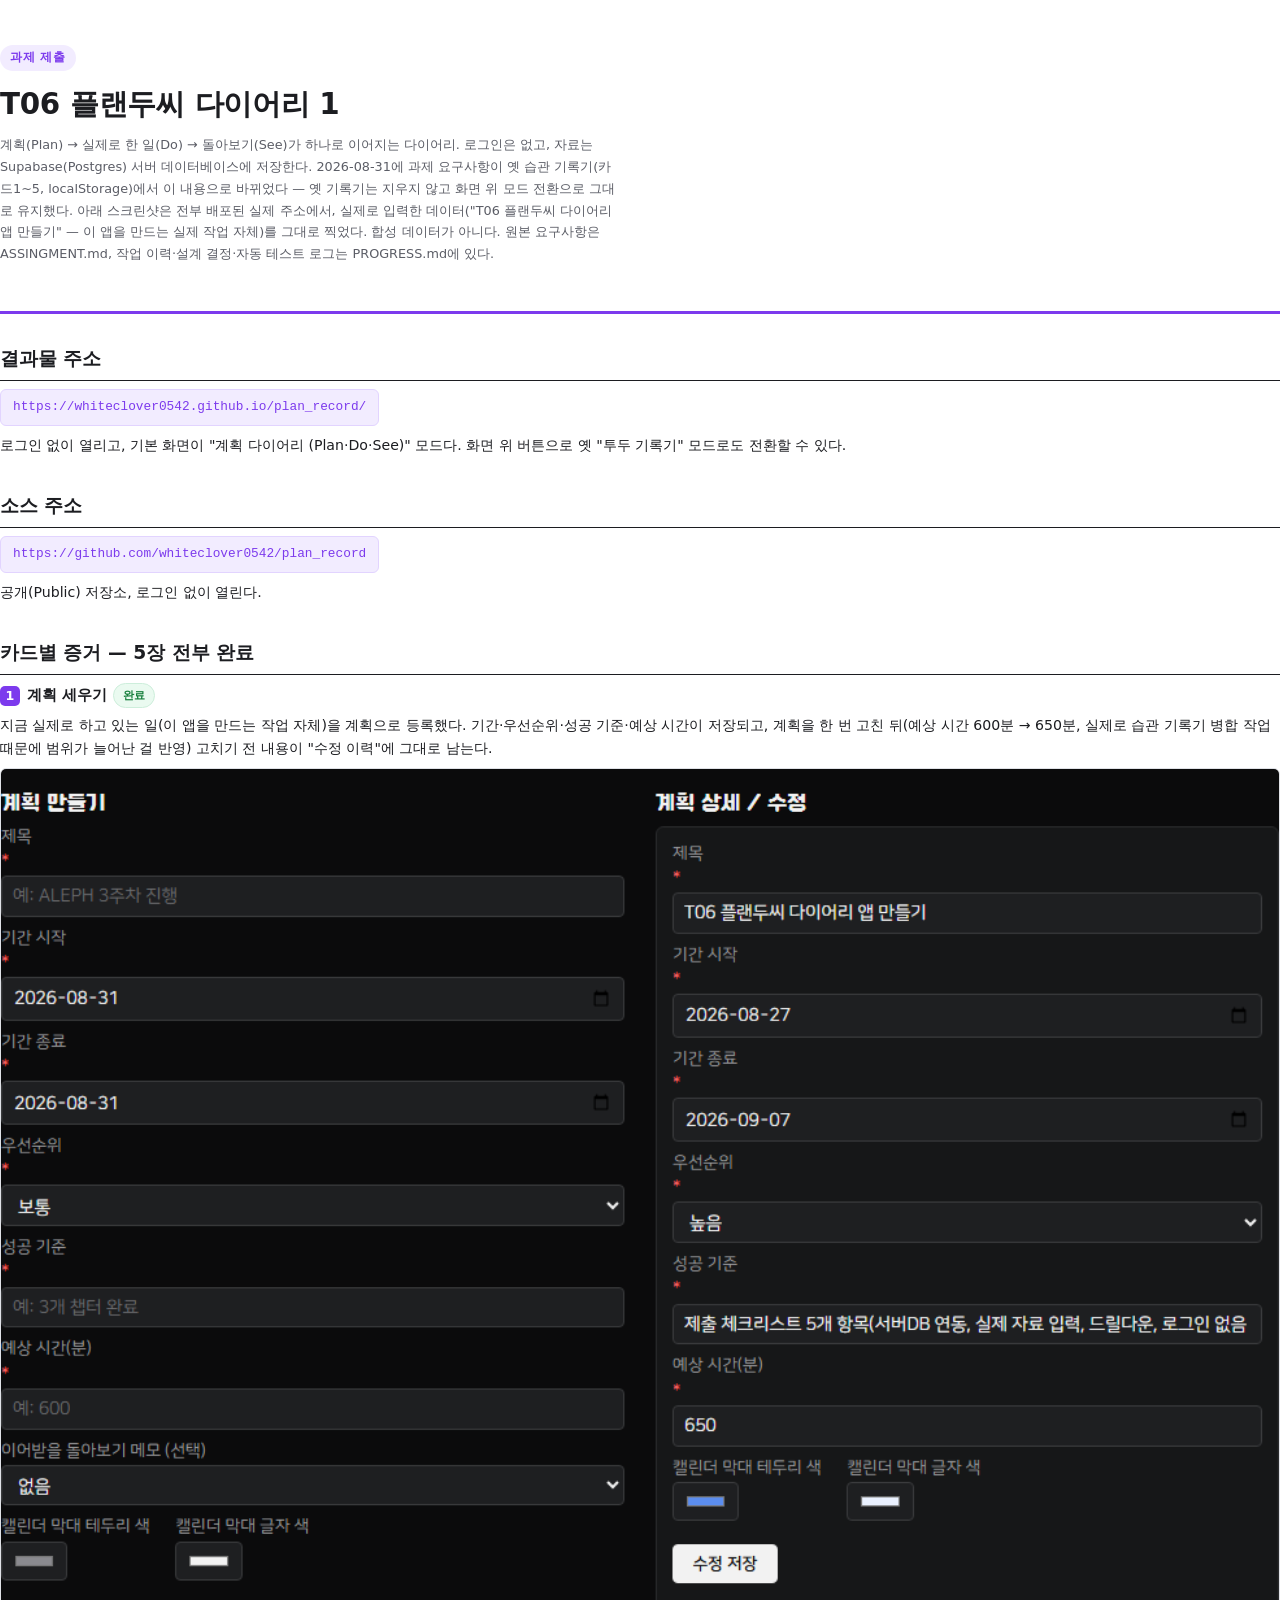
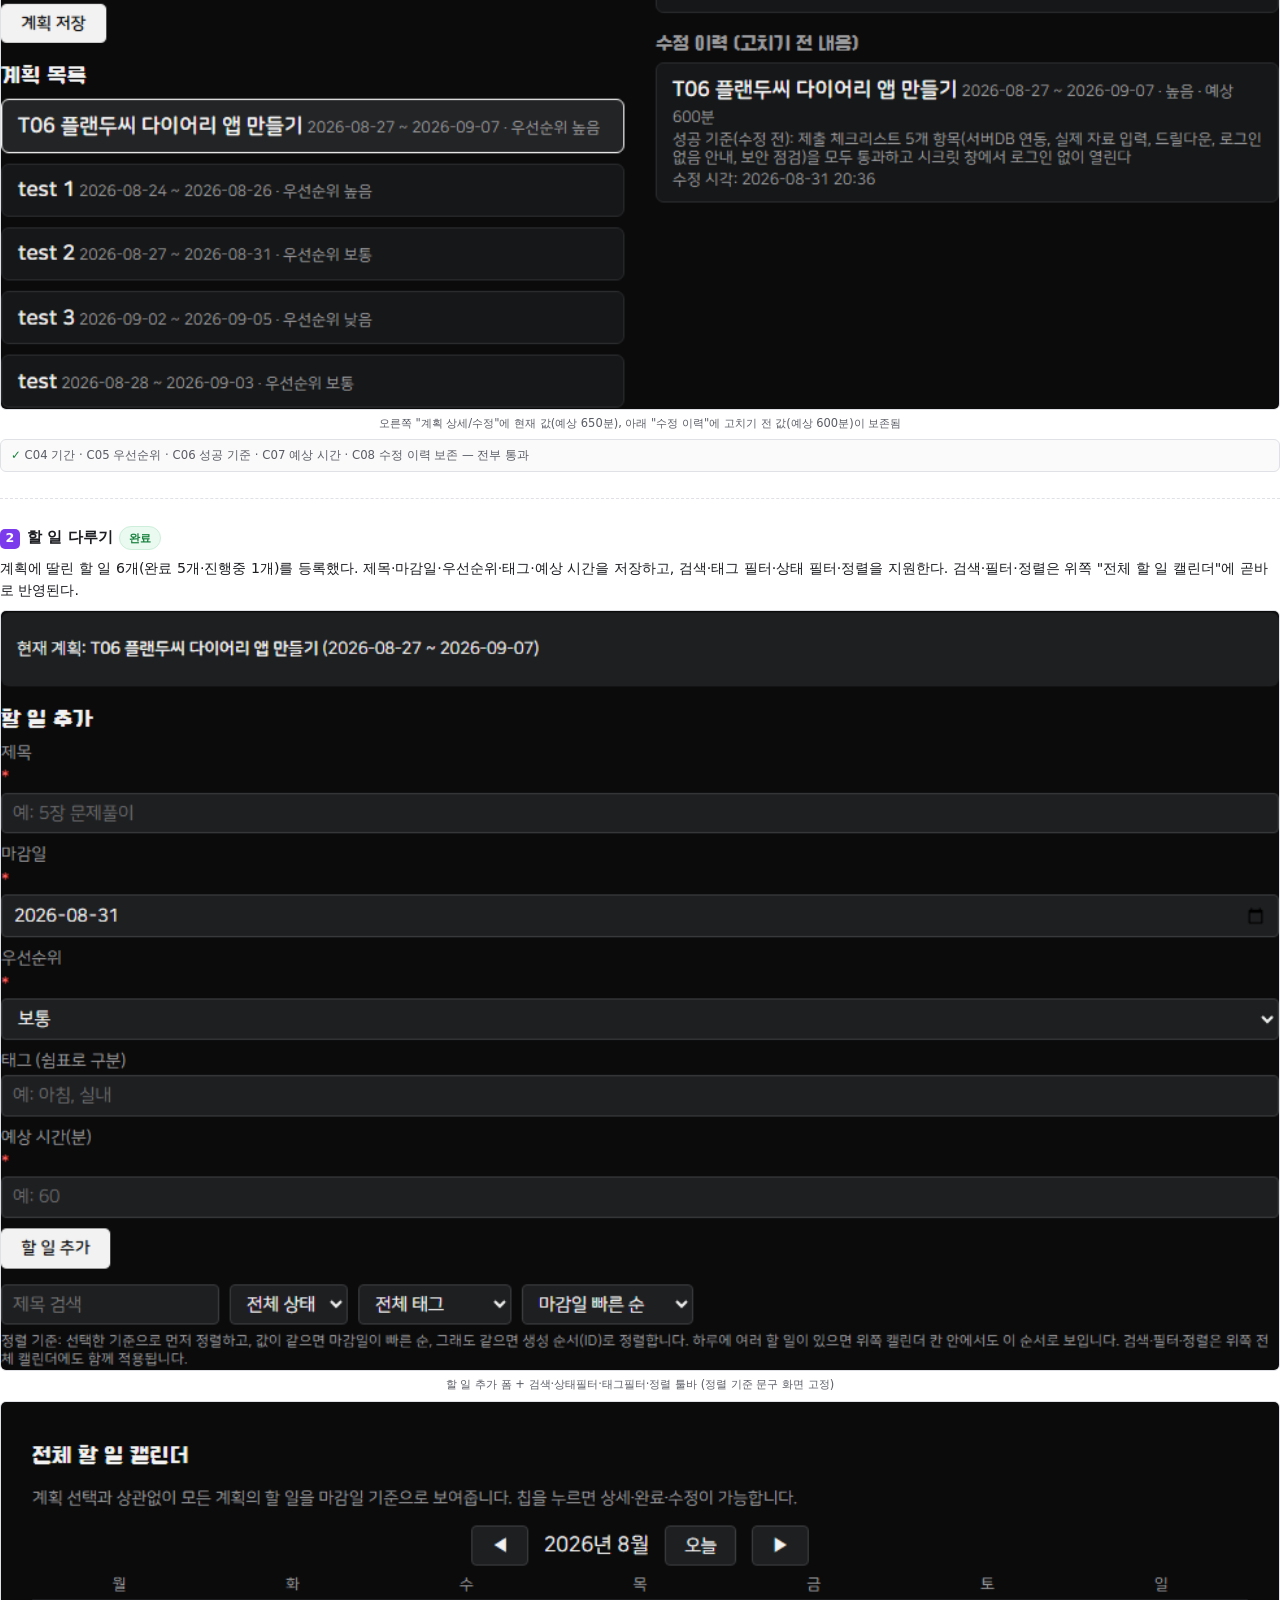
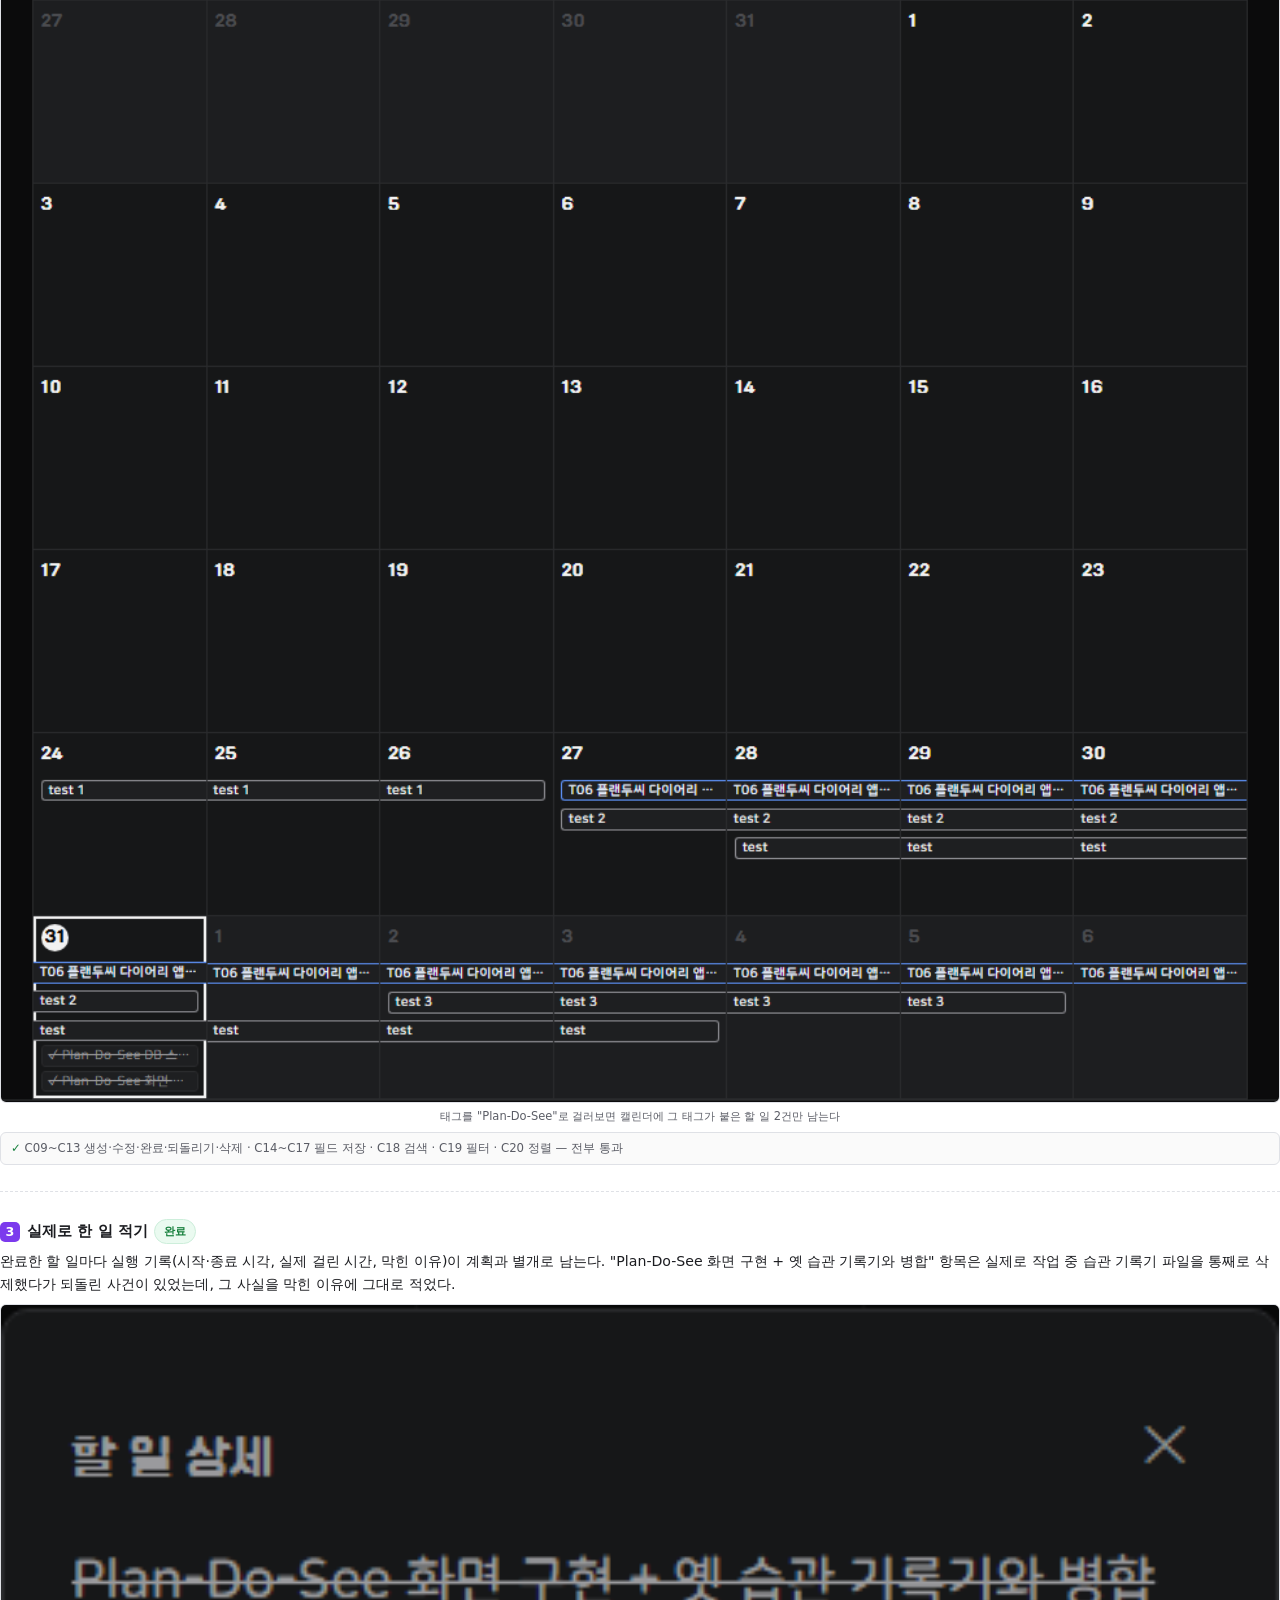
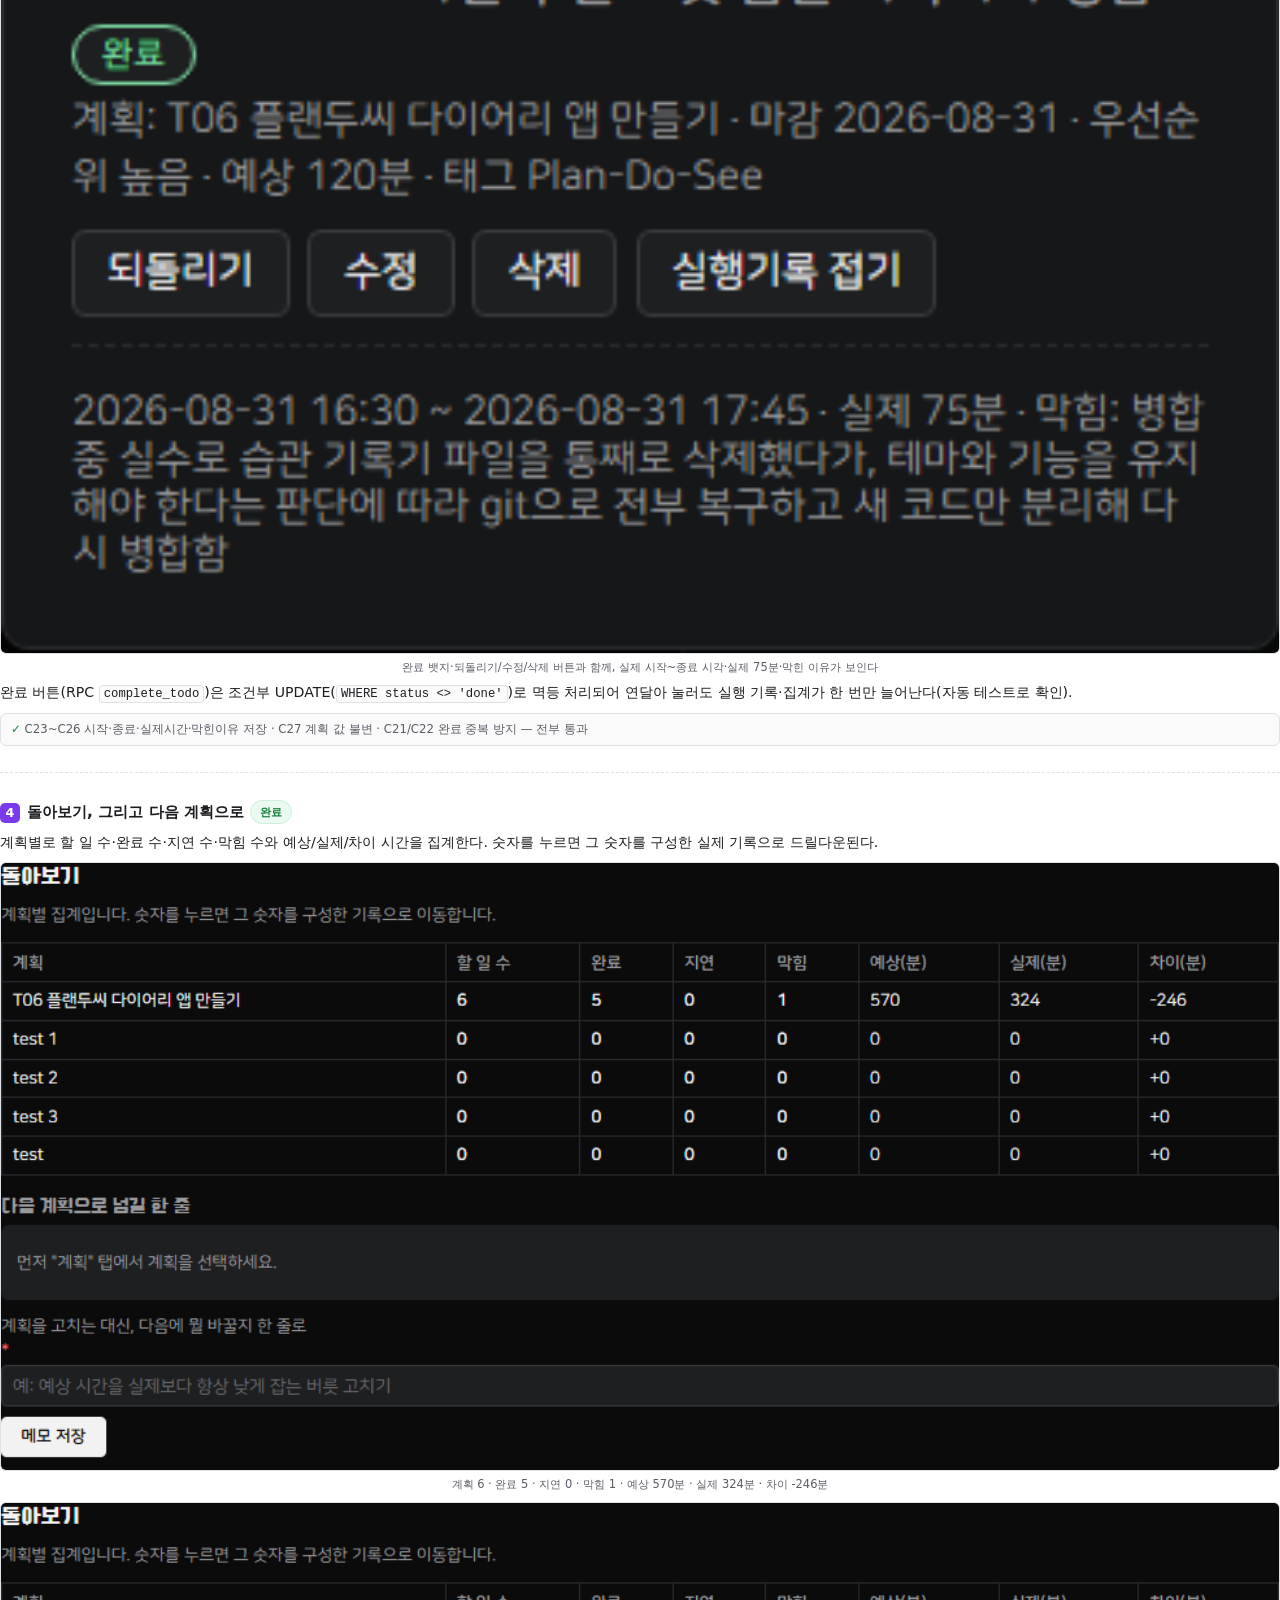
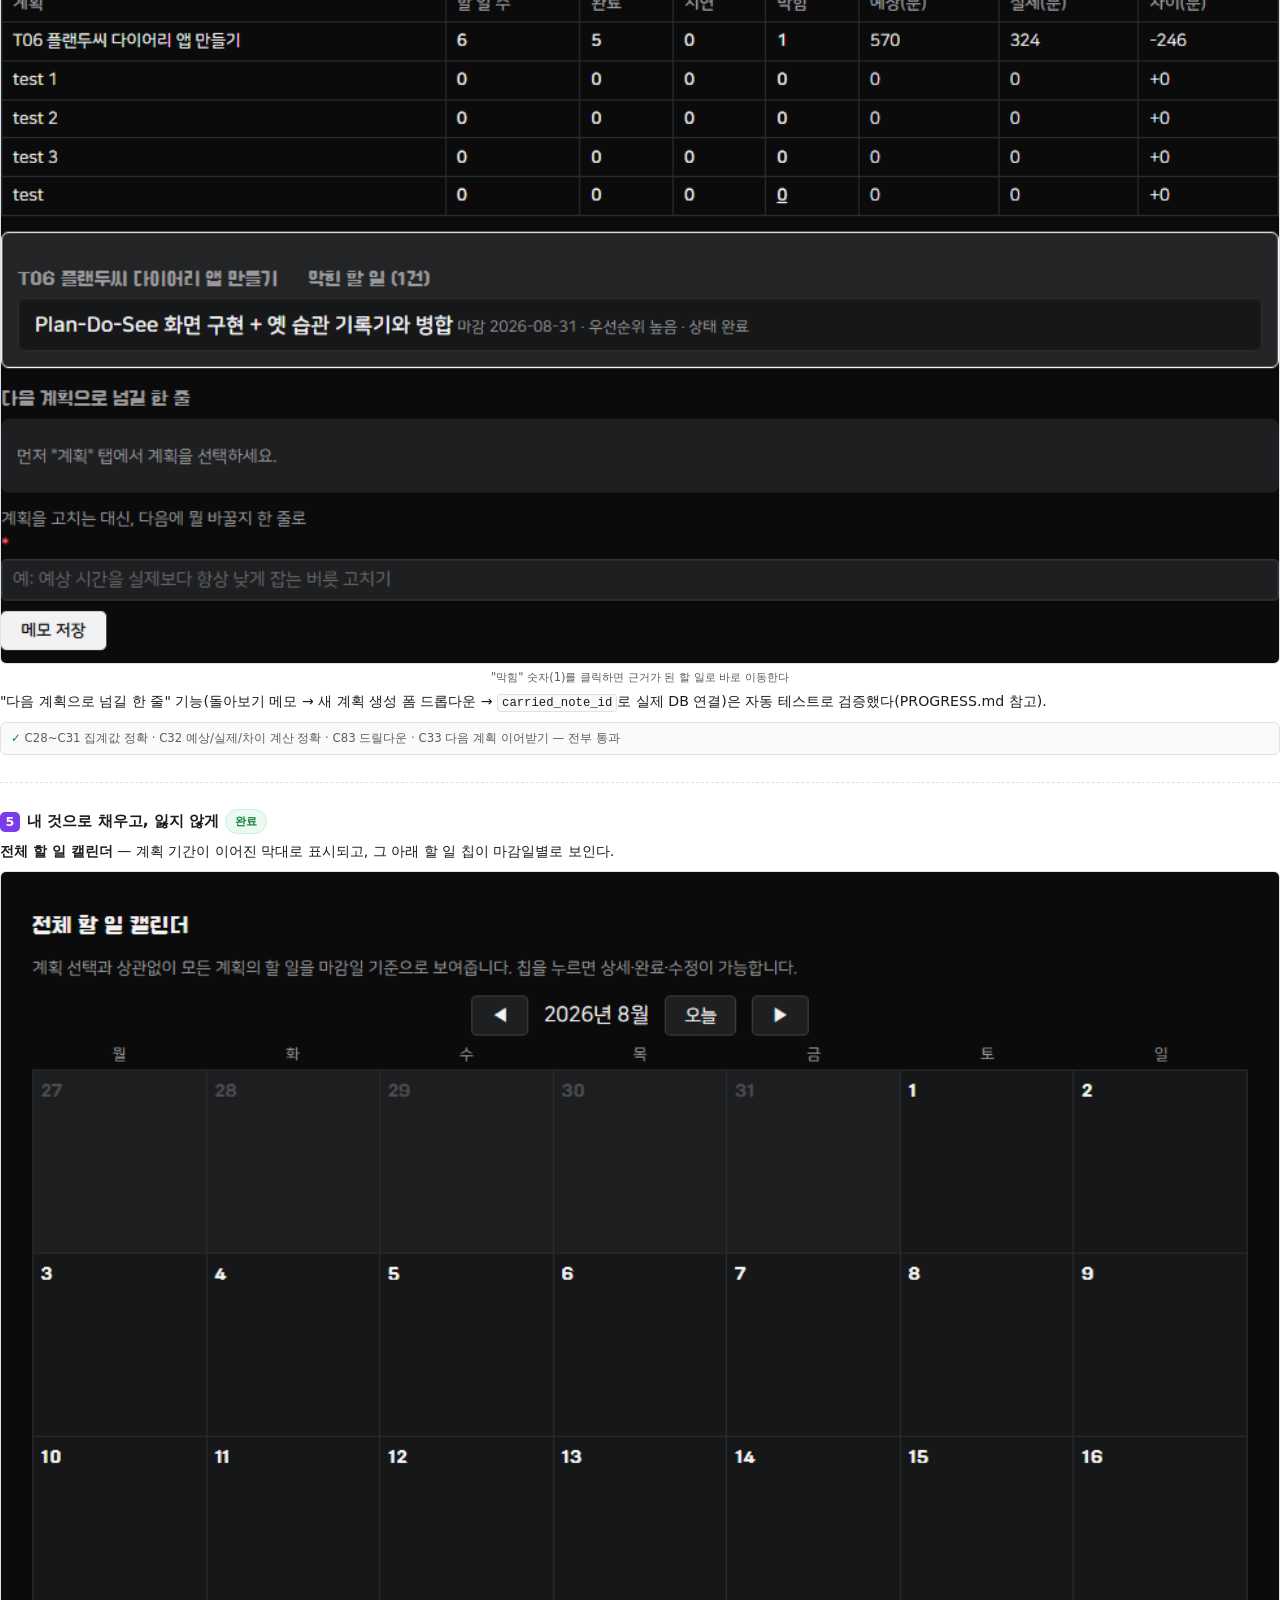
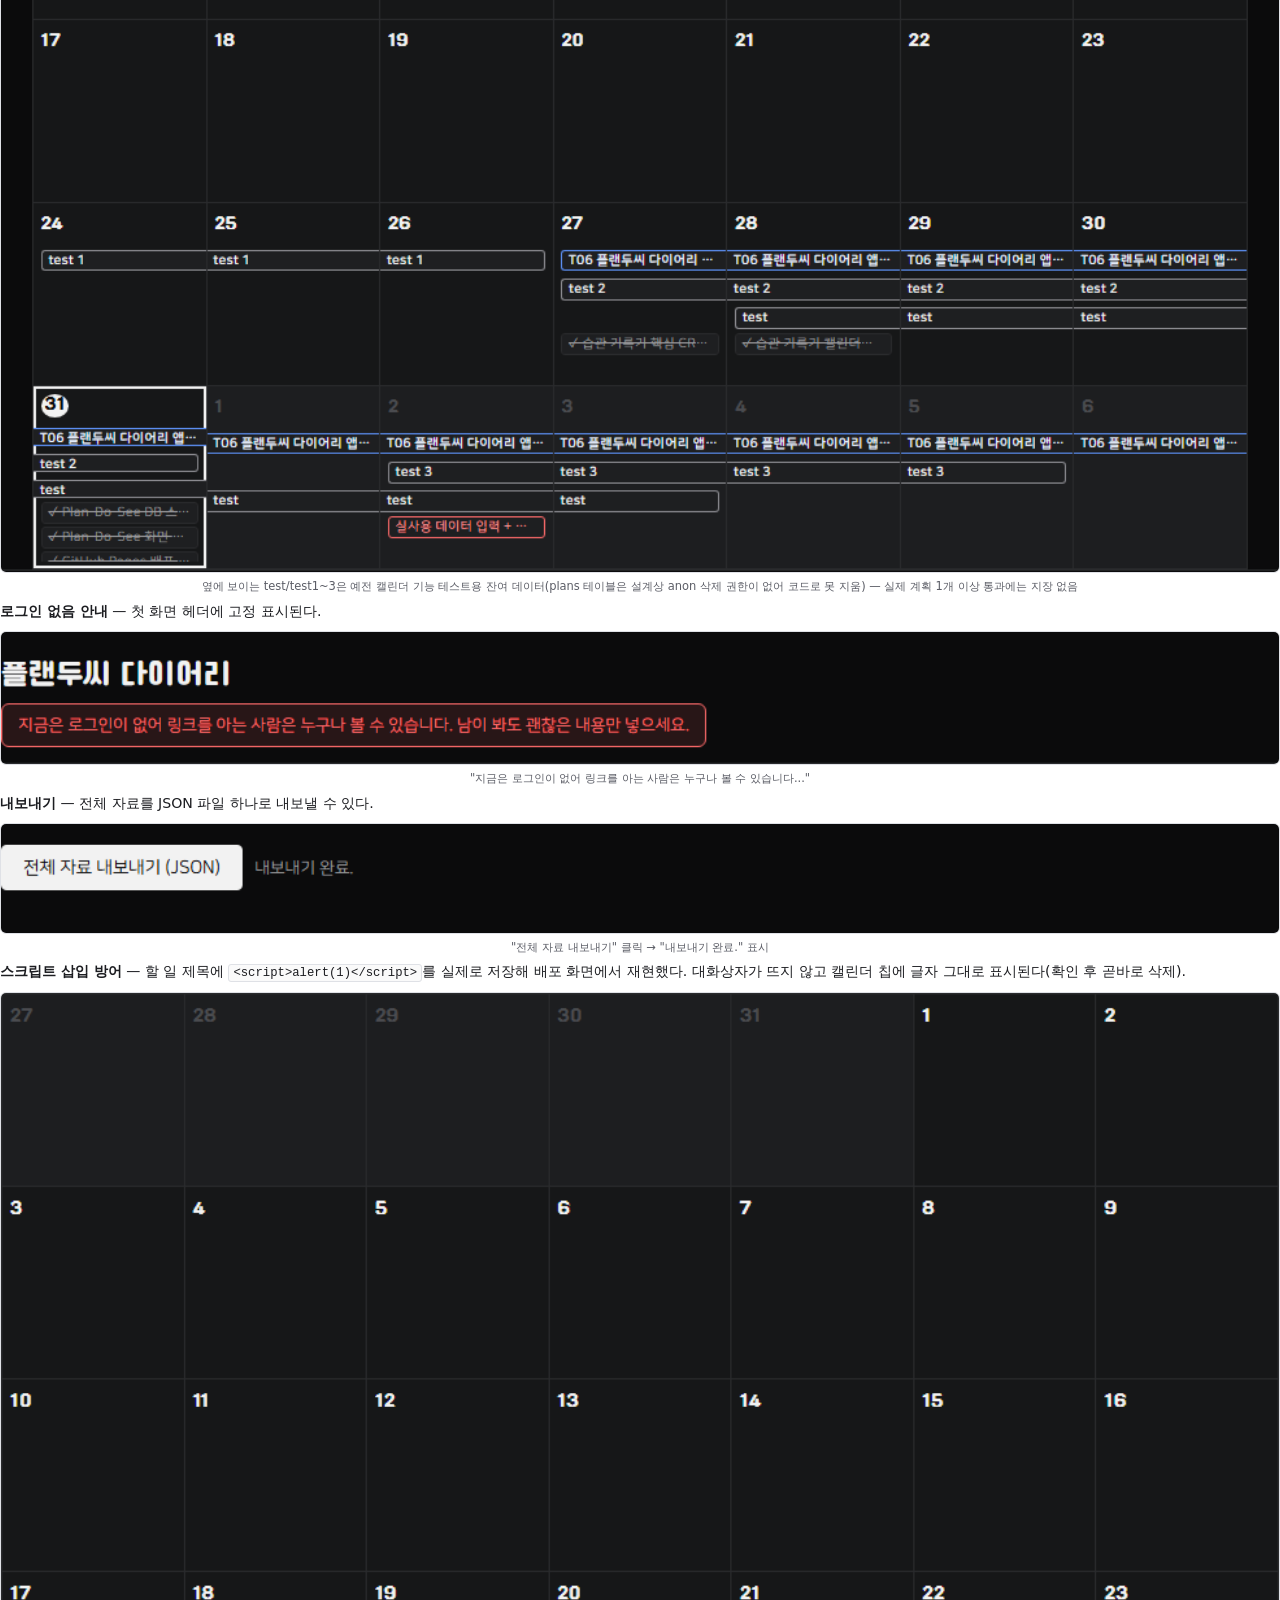
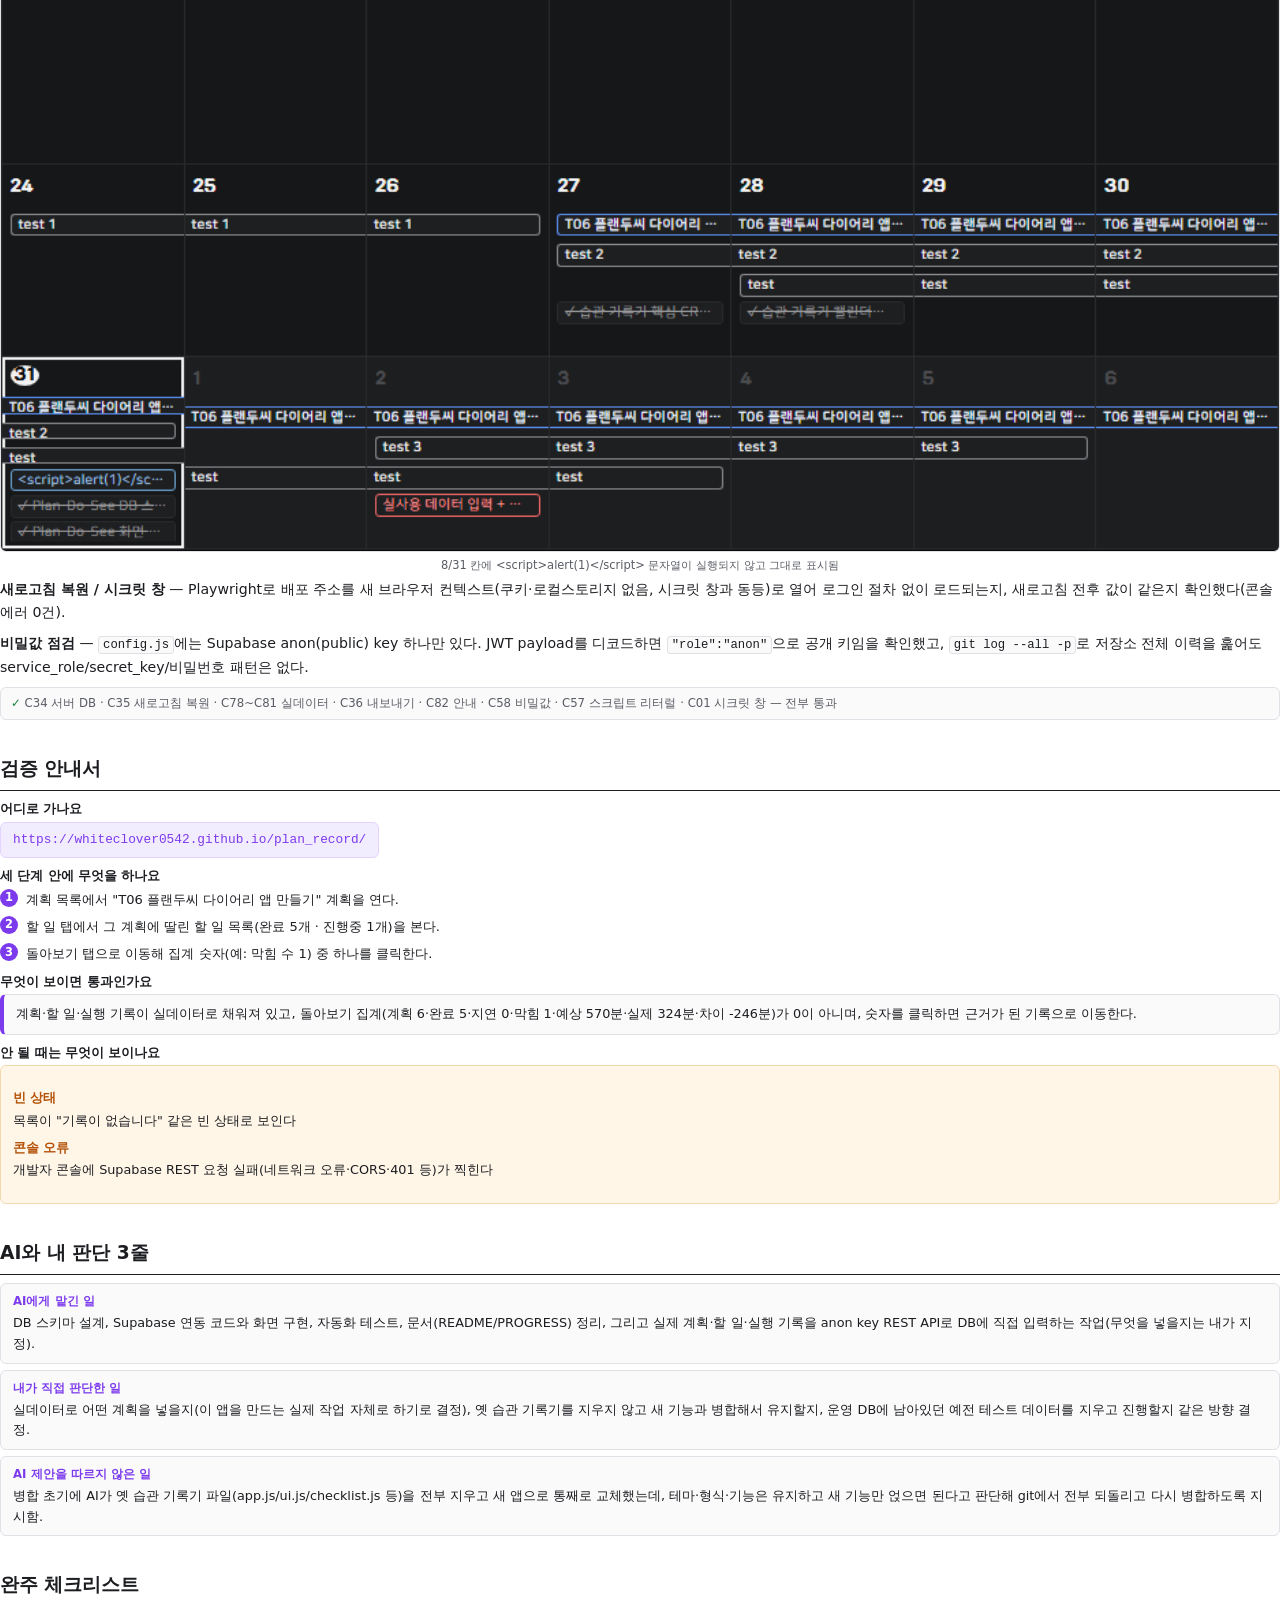
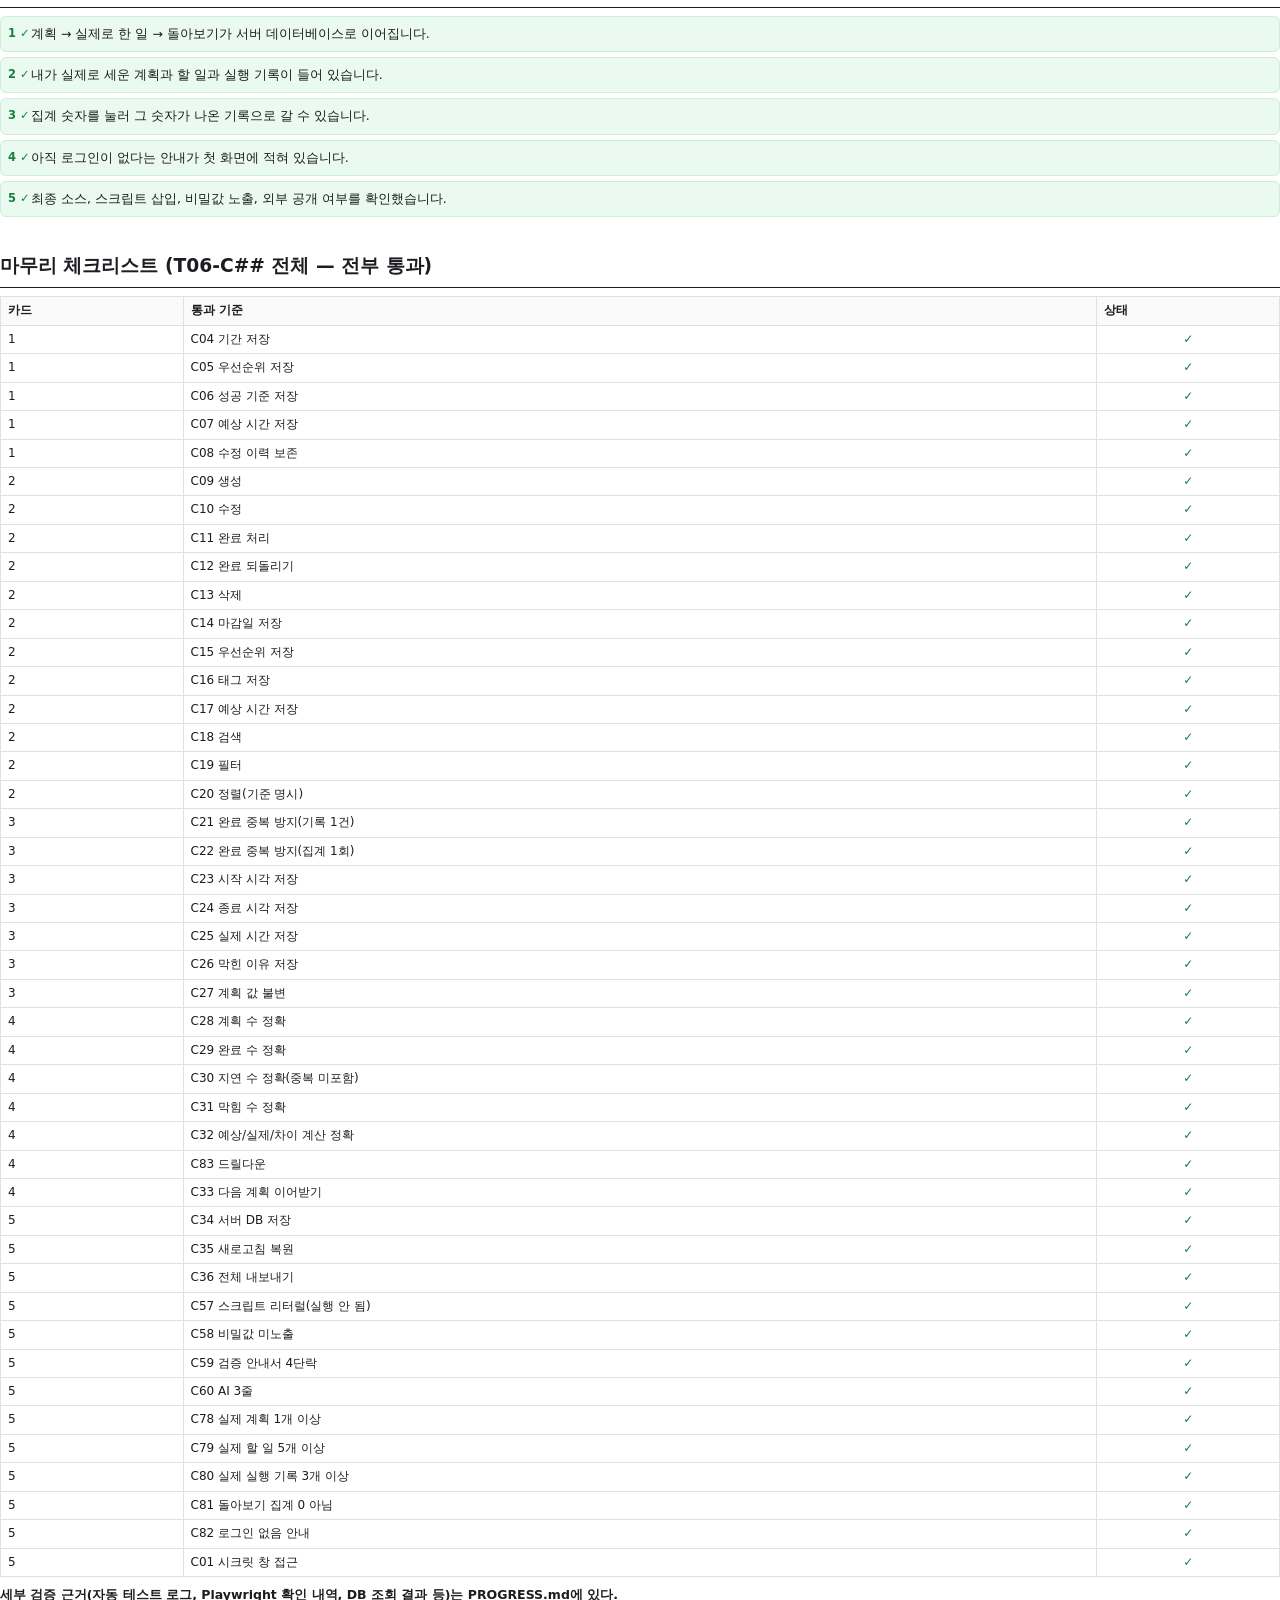
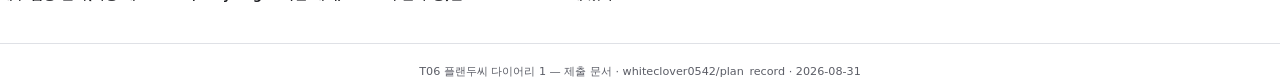
==== commit 860a65e5: "SUBMISSION.md/HTML/PDF를 카드별 스크린샷 증거 문서로 확장 - 배포된 실제 화면에서 카드1~5 기능을 각각 캡처: 계획 수정 이력(실제로   예상시간 600→65" ====
--- a/submission/submission.html
+++ b/submission/submission.html
@@ -65,8 +65,6 @@
     max-width: 165mm;
   }
 
-  .cover .desc a { color: var(--accent); }
-
   h2 {
     font-size: 14pt;
     margin: 0 0 8px 0;
@@ -90,6 +88,15 @@
   section.long { page-break-inside: auto; }
 
   p { margin: 0 0 8px 0; }
+
+  code {
+    background: var(--panel-bg);
+    border: 1px solid var(--line);
+    border-radius: 3px;
+    padding: 1px 4px;
+    font-family: "Consolas", monospace;
+    font-size: 9.2pt;
+  }
 
   .link-box {
     display: inline-block;
@@ -128,7 +135,7 @@
     border-radius: 6px;
     padding: 9px 12px;
     margin-bottom: 8px;
-    font-size: 9.8pt;
+    font-size: 9.6pt;
   }
 
   .steps {
@@ -163,27 +170,6 @@
     justify-content: center;
   }
 
-  ul.check-list {
-    list-style: none;
-    margin: 0 0 8px 0;
-    padding: 0;
-  }
-
-  ul.check-list li {
-    position: relative;
-    padding-left: 20px;
-    margin-bottom: 5px;
-    font-size: 9.8pt;
-  }
-
-  ul.check-list li::before {
-    content: "✓";
-    position: absolute;
-    left: 0;
-    color: var(--ok);
-    font-weight: 700;
-  }
-
   .fail-box {
     background: var(--warn-soft);
     border: 1px solid #f0d9b0;
@@ -229,13 +215,13 @@
   table {
     width: 100%;
     border-collapse: collapse;
-    font-size: 9.2pt;
+    font-size: 9pt;
     margin: 6px 0 8px 0;
   }
 
   th, td {
     border: 1px solid var(--line);
-    padding: 5px 8px;
+    padding: 4px 7px;
     text-align: left;
     vertical-align: top;
   }
@@ -243,6 +229,13 @@
   th {
     background: var(--panel-bg);
     font-weight: 700;
+  }
+
+  table.check-table td:last-child {
+    text-align: center;
+    color: var(--ok);
+    font-weight: 700;
+    white-space: nowrap;
   }
 
   ol.final-check {
@@ -279,6 +272,58 @@
     margin: 8px 0 2px 0;
   }
 
+  .card-block {
+    border-top: 1px dashed var(--line);
+    padding-top: 7mm;
+    margin-top: 7mm;
+    page-break-inside: avoid;
+  }
+
+  .card-block:first-of-type {
+    border-top: none;
+    padding-top: 0;
+    margin-top: 0;
+  }
+
+  .card-num {
+    display: inline-flex;
+    align-items: center;
+    justify-content: center;
+    width: 20px;
+    height: 20px;
+    border-radius: 5px;
+    background: var(--accent);
+    color: #fff;
+    font-size: 9.5pt;
+    font-weight: 700;
+    margin-right: 7px;
+  }
+
+  .status-pill {
+    display: inline-block;
+    font-size: 8.6pt;
+    font-weight: 700;
+    color: var(--ok);
+    background: var(--ok-soft);
+    border: 1px solid #cdeedb;
+    border-radius: 999px;
+    padding: 2px 9px;
+    margin-left: 6px;
+    vertical-align: middle;
+  }
+
+  .criteria-line {
+    background: var(--panel-bg);
+    border: 1px solid var(--line);
+    border-radius: 6px;
+    padding: 6px 10px;
+    font-size: 8.8pt;
+    color: var(--muted);
+    margin-top: 6px;
+  }
+
+  .criteria-line b { color: var(--ok); }
+
   footer {
     margin-top: 10mm;
     padding-top: 5mm;
@@ -297,14 +342,15 @@
   <p class="desc">
     계획(Plan) → 실제로 한 일(Do) → 돌아보기(See)가 하나로 이어지는 다이어리. 로그인은 없고, 자료는 Supabase(Postgres) 서버 데이터베이스에 저장한다.
     2026-08-31에 과제 요구사항이 옛 습관 기록기(카드1~5, localStorage)에서 이 내용으로 바뀌었다 — 옛 기록기는 지우지 않고 화면 위 모드 전환으로 그대로 유지했다.
-    원본 요구사항은 ASSINGMENT.md, 작업 이력·설계 결정은 PROGRESS.md에 있다.
+    아래 스크린샷은 전부 배포된 실제 주소에서, 실제로 입력한 데이터("T06 플랜두씨 다이어리 앱 만들기" — 이 앱을 만드는 실제 작업 자체)를 그대로 찍었다. 합성 데이터가 아니다.
+    원본 요구사항은 ASSINGMENT.md, 작업 이력·설계 결정·자동 테스트 로그는 PROGRESS.md에 있다.
   </p>
 </div>
 
 <section>
   <h2>결과물 주소</h2>
   <p><span class="link-box">https://whiteclover0542.github.io/plan_record/</span></p>
-  <p>로그인 없이 열리고, 기본 화면이 "계획 다이어리 (Plan·Do·See)" 모드다.</p>
+  <p>로그인 없이 열리고, 기본 화면이 "계획 다이어리 (Plan·Do·See)" 모드다. 화면 위 버튼으로 옛 "투두 기록기" 모드로도 전환할 수 있다.</p>
 </section>
 
 <section>
@@ -313,21 +359,85 @@
   <p>공개(Public) 저장소, 로그인 없이 열린다.</p>
 </section>
 
-<section>
-  <h2>실사용 화면 (실제 데이터)</h2>
-  <p>"T06 플랜두씨 다이어리 앱 만들기" — 이 앱을 만드는 실제 작업 자체를 계획으로 등록했다. 할 일 6개(5개 완료), 실행 기록 5개를 실제 git 커밋 이력의 작업 시각을 근거로 입력했다.</p>
-  <figure class="figure">
-    <img src="screenshots/pds-01-calendar-real-data.png" alt="전체 할 일 캘린더 — 실제 계획·할일 데이터" />
-    <figcaption>전체 할 일 캘린더 — "T06 플랜두씨 다이어리 앱 만들기" 계획 막대와 그 아래 완료된 할 일들. (옆에 남아있는 test/test1~3은 예전 캘린더 기능 테스트용 잔여 데이터로, plans 테이블은 설계상 삭제 기능이 없어 지우지 못했다 — PROGRESS.md 참고)</figcaption>
-  </figure>
-  <figure class="figure">
-    <img src="screenshots/pds-02-retro-aggregates.png" alt="돌아보기 집계 — 실제 데이터 기준" />
-    <figcaption>돌아보기 집계 — 계획 6 · 완료 5 · 지연 0 · 막힘 1 · 예상 570분 · 실제 324분 · 차이 -246분</figcaption>
-  </figure>
-  <figure class="figure">
-    <img src="screenshots/pds-03-retro-drilldown.png" alt="돌아보기 드릴다운" />
-    <figcaption>"막힘" 숫자(1)를 클릭하면 근거가 된 할 일("Plan-Do-See 화면 구현 + 옛 습관 기록기와 병합")로 드릴다운된다</figcaption>
-  </figure>
+<section class="long">
+  <h2>카드별 증거 — 5장 전부 완료</h2>
+
+  <div class="card-block">
+    <h3><span class="card-num">1</span>계획 세우기<span class="status-pill">완료</span></h3>
+    <p>지금 실제로 하고 있는 일(이 앱을 만드는 작업 자체)을 계획으로 등록했다. 기간·우선순위·성공 기준·예상 시간이 저장되고, 계획을 한 번 고친 뒤(예상 시간 600분 → 650분, 실제로 습관 기록기 병합 작업 때문에 범위가 늘어난 걸 반영) 고치기 전 내용이 "수정 이력"에 그대로 남는다.</p>
+    <figure class="figure">
+      <img src="screenshots/pds-05-plan-detail-revision.png" alt="계획 상세와 수정 이력" />
+      <figcaption>오른쪽 "계획 상세/수정"에 현재 값(예상 650분), 아래 "수정 이력"에 고치기 전 값(예상 600분)이 보존됨</figcaption>
+    </figure>
+    <div class="criteria-line"><b>✓</b> C04 기간 · C05 우선순위 · C06 성공 기준 · C07 예상 시간 · C08 수정 이력 보존 — 전부 통과</div>
+  </div>
+
+  <div class="card-block">
+    <h3><span class="card-num">2</span>할 일 다루기<span class="status-pill">완료</span></h3>
+    <p>계획에 딸린 할 일 6개(완료 5개·진행중 1개)를 등록했다. 제목·마감일·우선순위·태그·예상 시간을 저장하고, 검색·태그 필터·상태 필터·정렬을 지원한다. 검색·필터·정렬은 위쪽 "전체 할 일 캘린더"에 곧바로 반영된다.</p>
+    <figure class="figure">
+      <img src="screenshots/pds-06-todo-list.png" alt="할 일 추가 폼과 검색·필터·정렬 툴바" />
+      <figcaption>할 일 추가 폼 + 검색·상태필터·태그필터·정렬 툴바 (정렬 기준 문구 화면 고정)</figcaption>
+    </figure>
+    <figure class="figure">
+      <img src="screenshots/pds-07-todo-filtered.png" alt="태그 필터 적용 결과" />
+      <figcaption>태그를 "Plan-Do-See"로 걸러보면 캘린더에 그 태그가 붙은 할 일 2건만 남는다</figcaption>
+    </figure>
+    <div class="criteria-line"><b>✓</b> C09~C13 생성·수정·완료·되돌리기·삭제 · C14~C17 필드 저장 · C18 검색 · C19 필터 · C20 정렬 — 전부 통과</div>
+  </div>
+
+  <div class="card-block">
+    <h3><span class="card-num">3</span>실제로 한 일 적기<span class="status-pill">완료</span></h3>
+    <p>완료한 할 일마다 실행 기록(시작·종료 시각, 실제 걸린 시간, 막힌 이유)이 계획과 별개로 남는다. "Plan-Do-See 화면 구현 + 옛 습관 기록기와 병합" 항목은 실제로 작업 중 습관 기록기 파일을 통째로 삭제했다가 되돌린 사건이 있었는데, 그 사실을 막힌 이유에 그대로 적었다.</p>
+    <figure class="figure">
+      <img src="screenshots/pds-08-todo-detail-execution-log.png" alt="할 일 상세 — 실행 기록(막힌 이유 포함)" />
+      <figcaption>완료 뱃지·되돌리기/수정/삭제 버튼과 함께, 실제 시작~종료 시각·실제 75분·막힌 이유가 보인다</figcaption>
+    </figure>
+    <p>완료 버튼(RPC <code>complete_todo</code>)은 조건부 UPDATE(<code>WHERE status &lt;&gt; 'done'</code>)로 멱등 처리되어 연달아 눌러도 실행 기록·집계가 한 번만 늘어난다(자동 테스트로 확인).</p>
+    <div class="criteria-line"><b>✓</b> C23~C26 시작·종료·실제시간·막힌이유 저장 · C27 계획 값 불변 · C21/C22 완료 중복 방지 — 전부 통과</div>
+  </div>
+
+  <div class="card-block">
+    <h3><span class="card-num">4</span>돌아보기, 그리고 다음 계획으로<span class="status-pill">완료</span></h3>
+    <p>계획별로 할 일 수·완료 수·지연 수·막힘 수와 예상/실제/차이 시간을 집계한다. 숫자를 누르면 그 숫자를 구성한 실제 기록으로 드릴다운된다.</p>
+    <figure class="figure">
+      <img src="screenshots/pds-02-retro-aggregates.png" alt="돌아보기 집계 — 실제 데이터" />
+      <figcaption>계획 6 · 완료 5 · 지연 0 · 막힘 1 · 예상 570분 · 실제 324분 · 차이 -246분</figcaption>
+    </figure>
+    <figure class="figure">
+      <img src="screenshots/pds-03-retro-drilldown.png" alt="드릴다운 — 막힘 1건의 근거" />
+      <figcaption>"막힘" 숫자(1)를 클릭하면 근거가 된 할 일로 바로 이동한다</figcaption>
+    </figure>
+    <p>"다음 계획으로 넘길 한 줄" 기능(돌아보기 메모 → 새 계획 생성 폼 드롭다운 → <code>carried_note_id</code>로 실제 DB 연결)은 자동 테스트로 검증했다(PROGRESS.md 참고).</p>
+    <div class="criteria-line"><b>✓</b> C28~C31 집계값 정확 · C32 예상/실제/차이 계산 정확 · C83 드릴다운 · C33 다음 계획 이어받기 — 전부 통과</div>
+  </div>
+
+  <div class="card-block">
+    <h3><span class="card-num">5</span>내 것으로 채우고, 잃지 않게<span class="status-pill">완료</span></h3>
+    <p><b>전체 할 일 캘린더</b> — 계획 기간이 이어진 막대로 표시되고, 그 아래 할 일 칩이 마감일별로 보인다.</p>
+    <figure class="figure">
+      <img src="screenshots/pds-01-calendar-real-data.png" alt="전체 할 일 캘린더 — 실제 계획·할일 데이터" />
+      <figcaption>옆에 보이는 test/test1~3은 예전 캘린더 기능 테스트용 잔여 데이터(plans 테이블은 설계상 anon 삭제 권한이 없어 코드로 못 지움) — 실제 계획 1개 이상 통과에는 지장 없음</figcaption>
+    </figure>
+    <p><b>로그인 없음 안내</b> — 첫 화면 헤더에 고정 표시된다.</p>
+    <figure class="figure">
+      <img src="screenshots/pds-04-login-notice.png" alt="로그인 없음 안내" />
+      <figcaption>"지금은 로그인이 없어 링크를 아는 사람은 누구나 볼 수 있습니다..."</figcaption>
+    </figure>
+    <p><b>내보내기</b> — 전체 자료를 JSON 파일 하나로 내보낼 수 있다.</p>
+    <figure class="figure">
+      <img src="screenshots/pds-09-export.png" alt="내보내기 완료" />
+      <figcaption>"전체 자료 내보내기" 클릭 → "내보내기 완료." 표시</figcaption>
+    </figure>
+    <p><b>스크립트 삽입 방어</b> — 할 일 제목에 <code>&lt;script&gt;alert(1)&lt;/script&gt;</code>를 실제로 저장해 배포 화면에서 재현했다. 대화상자가 뜨지 않고 캘린더 칩에 글자 그대로 표시된다(확인 후 곧바로 삭제).</p>
+    <figure class="figure">
+      <img src="screenshots/pds-10-xss-literal.png" alt="스크립트 모양 글자가 실행되지 않고 글자 그대로 보임" />
+      <figcaption>8/31 칸에 &lt;script&gt;alert(1)&lt;/script&gt; 문자열이 실행되지 않고 그대로 표시됨</figcaption>
+    </figure>
+    <p><b>새로고침 복원 / 시크릿 창</b> — Playwright로 배포 주소를 새 브라우저 컨텍스트(쿠키·로컬스토리지 없음, 시크릿 창과 동등)로 열어 로그인 절차 없이 로드되는지, 새로고침 전후 값이 같은지 확인했다(콘솔 에러 0건).</p>
+    <p><b>비밀값 점검</b> — <code>config.js</code>에는 Supabase anon(public) key 하나만 있다. JWT payload를 디코드하면 <code>"role":"anon"</code>으로 공개 키임을 확인했고, <code>git log --all -p</code>로 저장소 전체 이력을 훑어도 service_role/secret_key/비밀번호 패턴은 없다.</p>
+    <div class="criteria-line"><b>✓</b> C34 서버 DB · C35 새로고침 복원 · C78~C81 실데이터 · C36 내보내기 · C82 안내 · C58 비밀값 · C57 스크립트 리터럴 · C01 시크릿 창 — 전부 통과</div>
+  </div>
 </section>
 
 <section class="long">
@@ -344,11 +454,9 @@
   </ol>
 
   <p class="cap-label">무엇이 보이면 통과인가요</p>
-  <ul class="check-list">
-    <li>계획·할 일·실행 기록이 실데이터로 채워져 있다</li>
-    <li>돌아보기 집계(계획 6·완료 5·지연 0·막힘 1·예상 570분·실제 324분·차이 -246분)가 0이 아니다</li>
-    <li>숫자를 클릭하면 근거가 된 기록으로 이동한다</li>
-  </ul>
+  <div class="note-box">
+    계획·할 일·실행 기록이 실데이터로 채워져 있고, 돌아보기 집계(계획 6·완료 5·지연 0·막힘 1·예상 570분·실제 324분·차이 -246분)가 0이 아니며, 숫자를 클릭하면 근거가 된 기록으로 이동한다.
+  </div>
 
   <p class="cap-label">안 될 때는 무엇이 보이나요</p>
   <div class="fail-box">
@@ -382,12 +490,66 @@
 <section class="long">
   <h2>완주 체크리스트</h2>
   <ol class="final-check">
-    <li>계획 → 실제로 한 일 → 돌아보기가 서버 데이터베이스로 이어집니다. — Supabase Postgres 스키마로 구현, 전체 흐름(계획 생성→할일→완료/실행기록→돌아보기 집계) 확인</li>
-    <li>내가 실제로 세운 계획과 할 일과 실행 기록이 들어 있습니다. — 위 "실사용 화면" 참고</li>
-    <li>집계 숫자를 눌러 그 숫자가 나온 기록으로 갈 수 있습니다. — 위 드릴다운 스크린샷 참고</li>
-    <li>아직 로그인이 없다는 안내가 첫 화면에 적혀 있습니다. — 헤더에 고정 문구 표시</li>
-    <li>최종 소스, 스크립트 삽입, 비밀값 노출, 외부 공개 여부를 확인했습니다. — 배포 주소에서 직접 XSS(스크립트 리터럴)·비밀값·시크릿 창 접근 재확인</li>
+    <li>계획 → 실제로 한 일 → 돌아보기가 서버 데이터베이스로 이어집니다.</li>
+    <li>내가 실제로 세운 계획과 할 일과 실행 기록이 들어 있습니다.</li>
+    <li>집계 숫자를 눌러 그 숫자가 나온 기록으로 갈 수 있습니다.</li>
+    <li>아직 로그인이 없다는 안내가 첫 화면에 적혀 있습니다.</li>
+    <li>최종 소스, 스크립트 삽입, 비밀값 노출, 외부 공개 여부를 확인했습니다.</li>
   </ol>
+</section>
+
+<section class="long">
+  <h2>마무리 체크리스트 (T06-C## 전체 — 전부 통과)</h2>
+  <table class="check-table">
+    <thead><tr><th>카드</th><th>통과 기준</th><th>상태</th></tr></thead>
+    <tbody>
+      <tr><td>1</td><td>C04 기간 저장</td><td>✓</td></tr>
+      <tr><td>1</td><td>C05 우선순위 저장</td><td>✓</td></tr>
+      <tr><td>1</td><td>C06 성공 기준 저장</td><td>✓</td></tr>
+      <tr><td>1</td><td>C07 예상 시간 저장</td><td>✓</td></tr>
+      <tr><td>1</td><td>C08 수정 이력 보존</td><td>✓</td></tr>
+      <tr><td>2</td><td>C09 생성</td><td>✓</td></tr>
+      <tr><td>2</td><td>C10 수정</td><td>✓</td></tr>
+      <tr><td>2</td><td>C11 완료 처리</td><td>✓</td></tr>
+      <tr><td>2</td><td>C12 완료 되돌리기</td><td>✓</td></tr>
+      <tr><td>2</td><td>C13 삭제</td><td>✓</td></tr>
+      <tr><td>2</td><td>C14 마감일 저장</td><td>✓</td></tr>
+      <tr><td>2</td><td>C15 우선순위 저장</td><td>✓</td></tr>
+      <tr><td>2</td><td>C16 태그 저장</td><td>✓</td></tr>
+      <tr><td>2</td><td>C17 예상 시간 저장</td><td>✓</td></tr>
+      <tr><td>2</td><td>C18 검색</td><td>✓</td></tr>
+      <tr><td>2</td><td>C19 필터</td><td>✓</td></tr>
+      <tr><td>2</td><td>C20 정렬(기준 명시)</td><td>✓</td></tr>
+      <tr><td>3</td><td>C21 완료 중복 방지(기록 1건)</td><td>✓</td></tr>
+      <tr><td>3</td><td>C22 완료 중복 방지(집계 1회)</td><td>✓</td></tr>
+      <tr><td>3</td><td>C23 시작 시각 저장</td><td>✓</td></tr>
+      <tr><td>3</td><td>C24 종료 시각 저장</td><td>✓</td></tr>
+      <tr><td>3</td><td>C25 실제 시간 저장</td><td>✓</td></tr>
+      <tr><td>3</td><td>C26 막힌 이유 저장</td><td>✓</td></tr>
+      <tr><td>3</td><td>C27 계획 값 불변</td><td>✓</td></tr>
+      <tr><td>4</td><td>C28 계획 수 정확</td><td>✓</td></tr>
+      <tr><td>4</td><td>C29 완료 수 정확</td><td>✓</td></tr>
+      <tr><td>4</td><td>C30 지연 수 정확(중복 미포함)</td><td>✓</td></tr>
+      <tr><td>4</td><td>C31 막힘 수 정확</td><td>✓</td></tr>
+      <tr><td>4</td><td>C32 예상/실제/차이 계산 정확</td><td>✓</td></tr>
+      <tr><td>4</td><td>C83 드릴다운</td><td>✓</td></tr>
+      <tr><td>4</td><td>C33 다음 계획 이어받기</td><td>✓</td></tr>
+      <tr><td>5</td><td>C34 서버 DB 저장</td><td>✓</td></tr>
+      <tr><td>5</td><td>C35 새로고침 복원</td><td>✓</td></tr>
+      <tr><td>5</td><td>C36 전체 내보내기</td><td>✓</td></tr>
+      <tr><td>5</td><td>C57 스크립트 리터럴(실행 안 됨)</td><td>✓</td></tr>
+      <tr><td>5</td><td>C58 비밀값 미노출</td><td>✓</td></tr>
+      <tr><td>5</td><td>C59 검증 안내서 4단락</td><td>✓</td></tr>
+      <tr><td>5</td><td>C60 AI 3줄</td><td>✓</td></tr>
+      <tr><td>5</td><td>C78 실제 계획 1개 이상</td><td>✓</td></tr>
+      <tr><td>5</td><td>C79 실제 할 일 5개 이상</td><td>✓</td></tr>
+      <tr><td>5</td><td>C80 실제 실행 기록 3개 이상</td><td>✓</td></tr>
+      <tr><td>5</td><td>C81 돌아보기 집계 0 아님</td><td>✓</td></tr>
+      <tr><td>5</td><td>C82 로그인 없음 안내</td><td>✓</td></tr>
+      <tr><td>5</td><td>C01 시크릿 창 접근</td><td>✓</td></tr>
+    </tbody>
+  </table>
+  <p class="cap-label" style="margin-top:6px;">세부 검증 근거(자동 테스트 로그, Playwright 확인 내역, DB 조회 결과 등)는 PROGRESS.md에 있다.</p>
 </section>
 
 <footer>T06 플랜두씨 다이어리 1 — 제출 문서 · whiteclover0542/plan_record · 2026-08-31</footer>
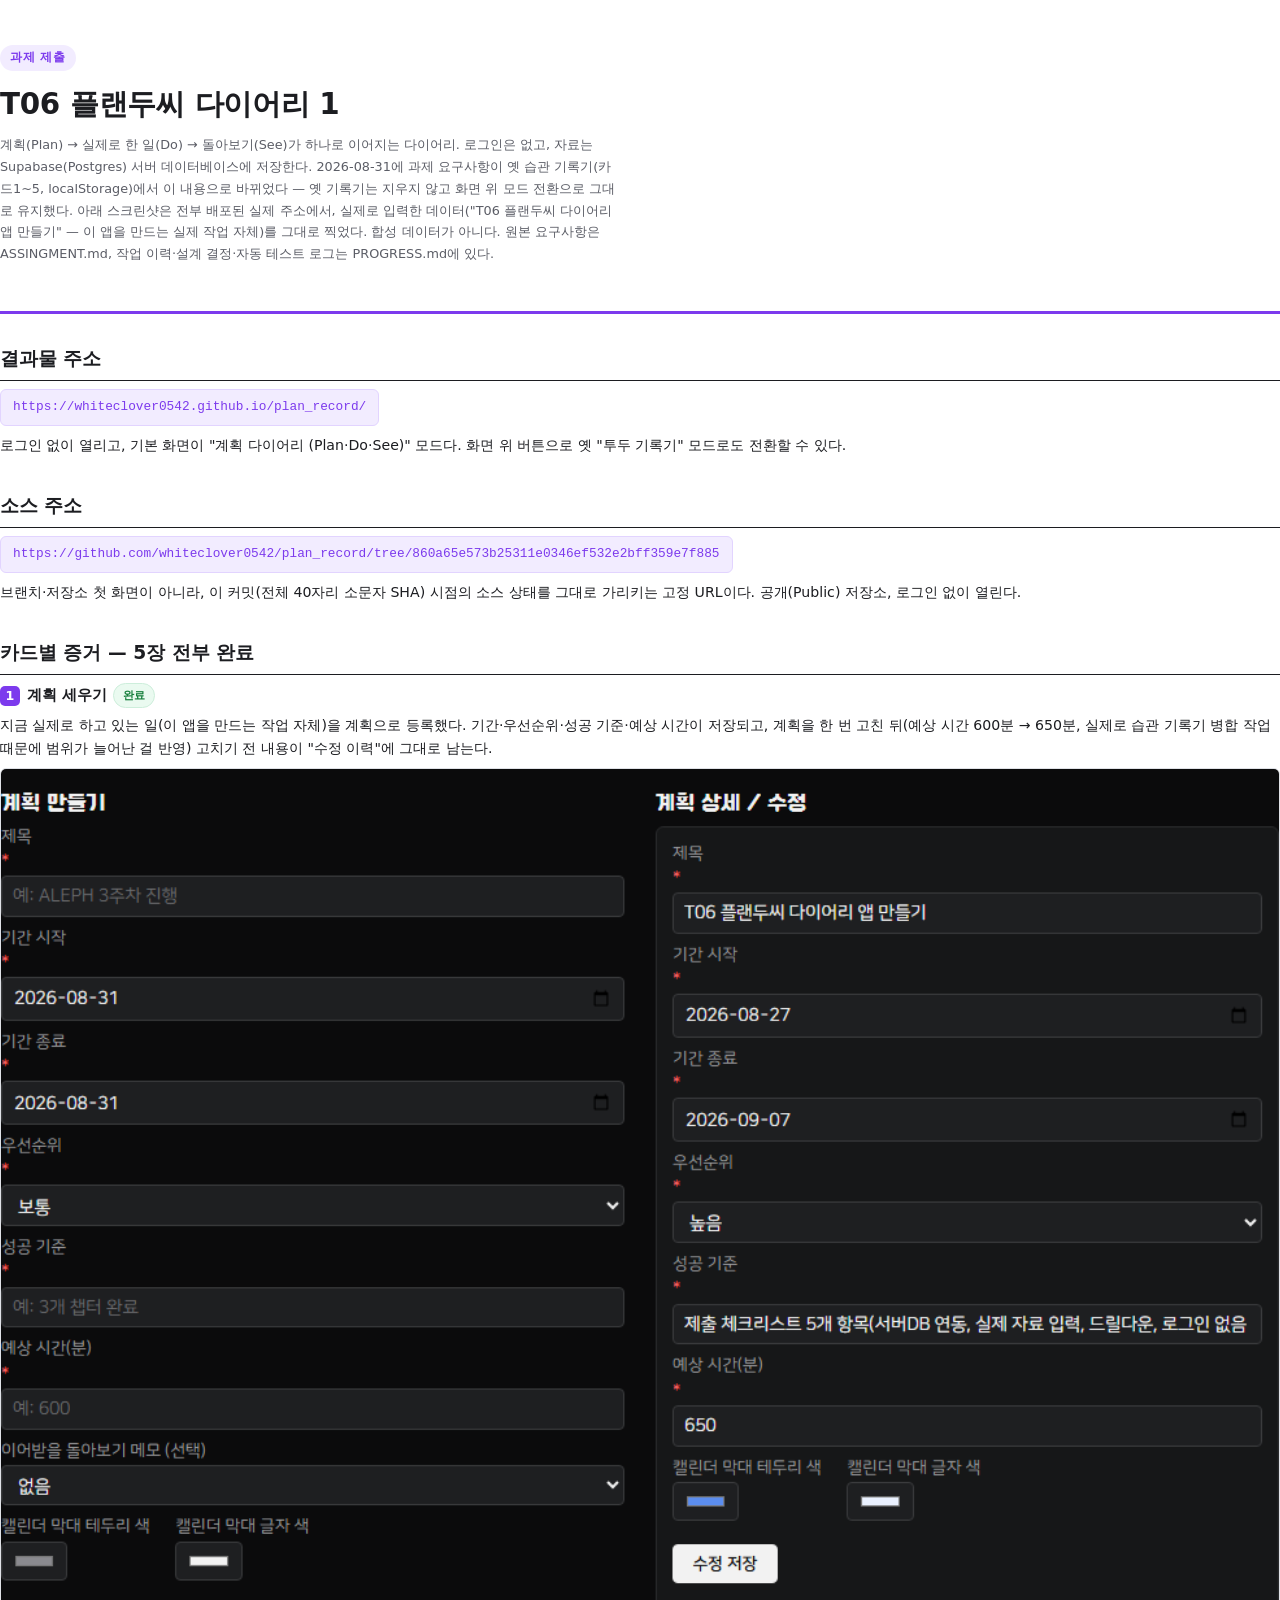
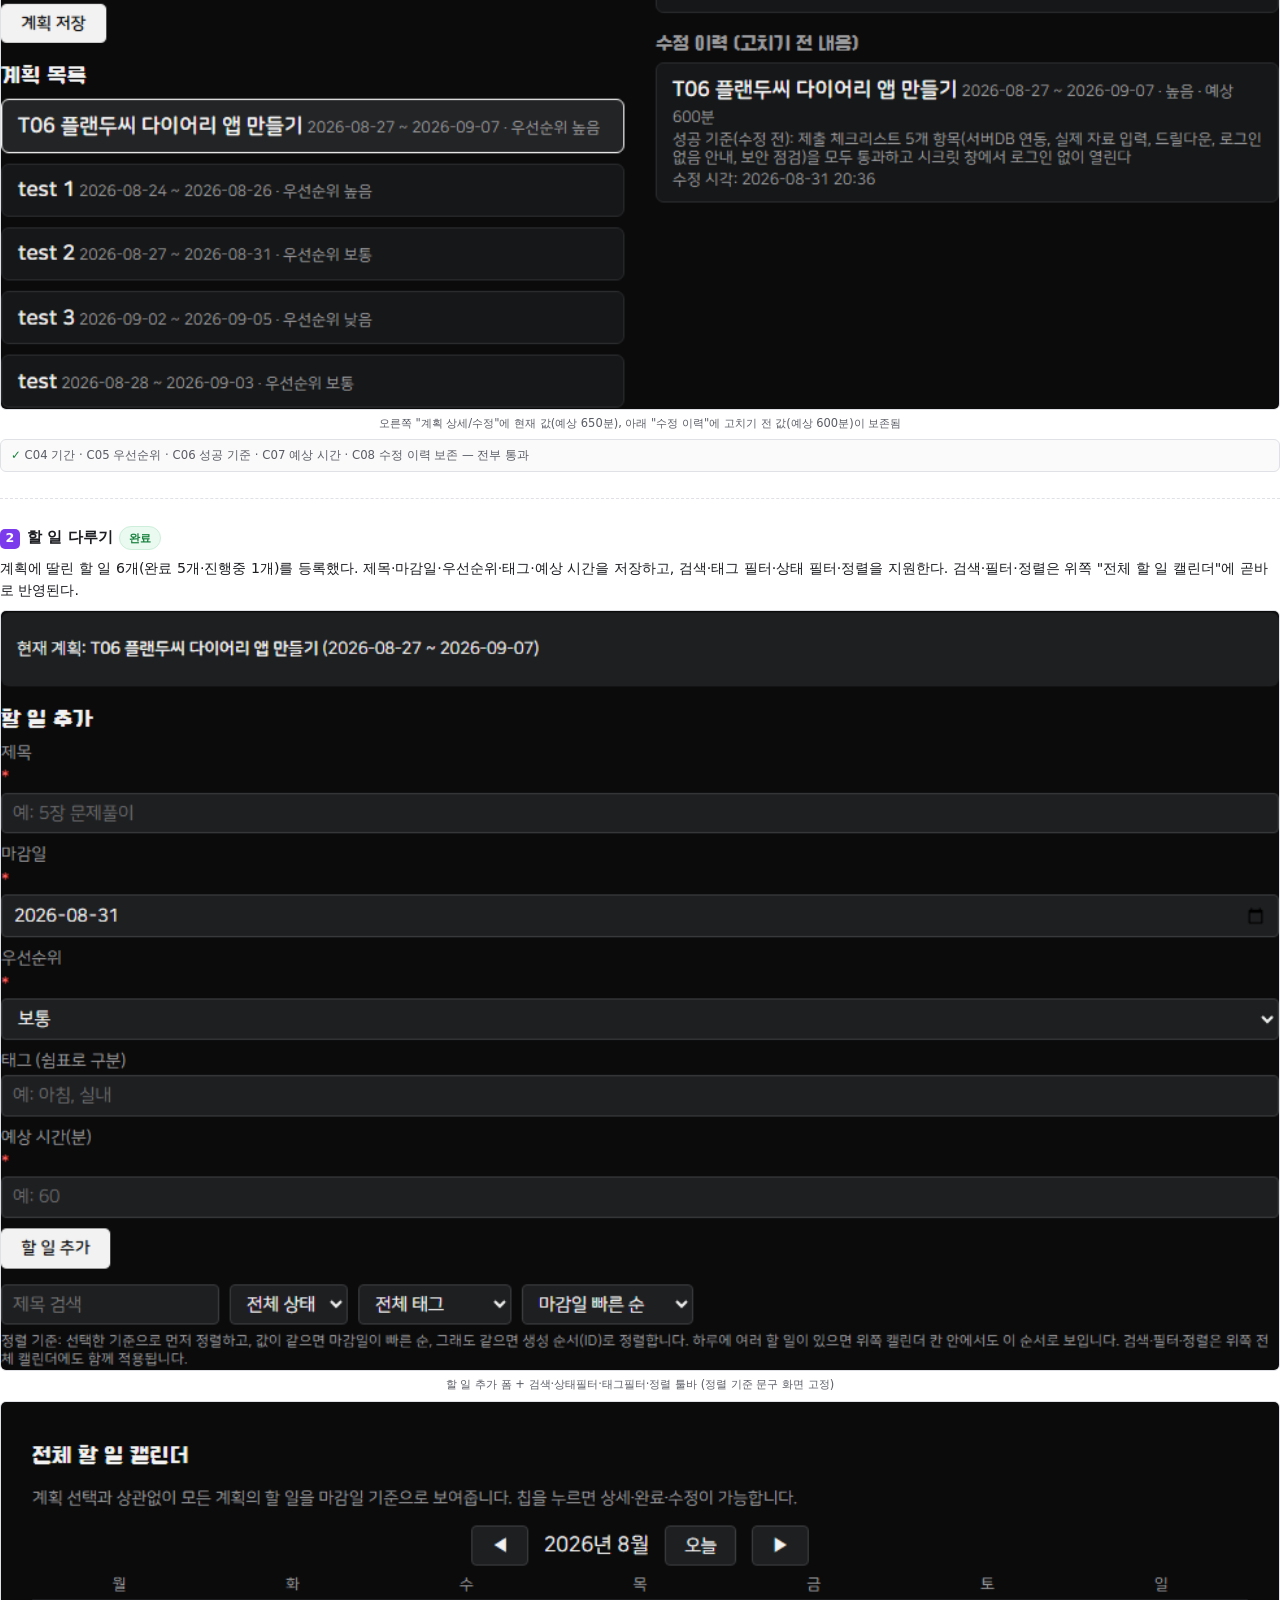
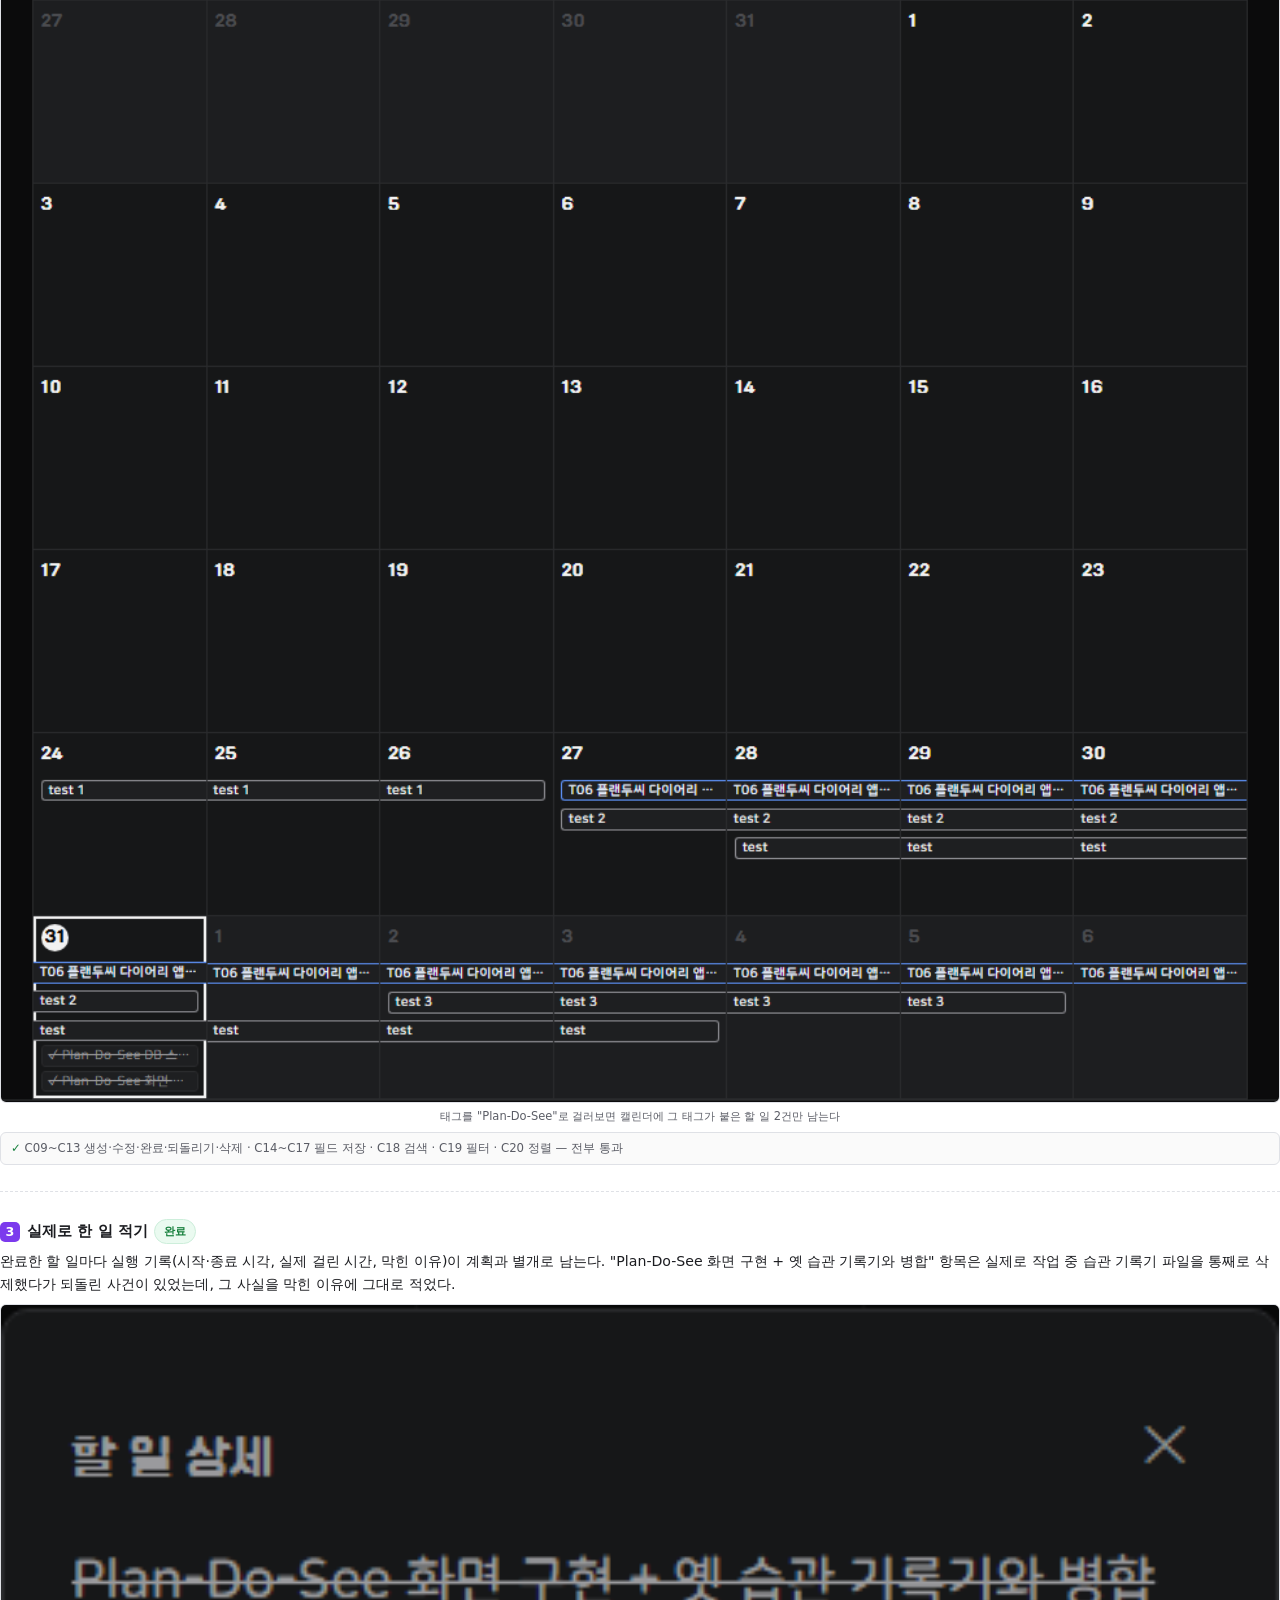
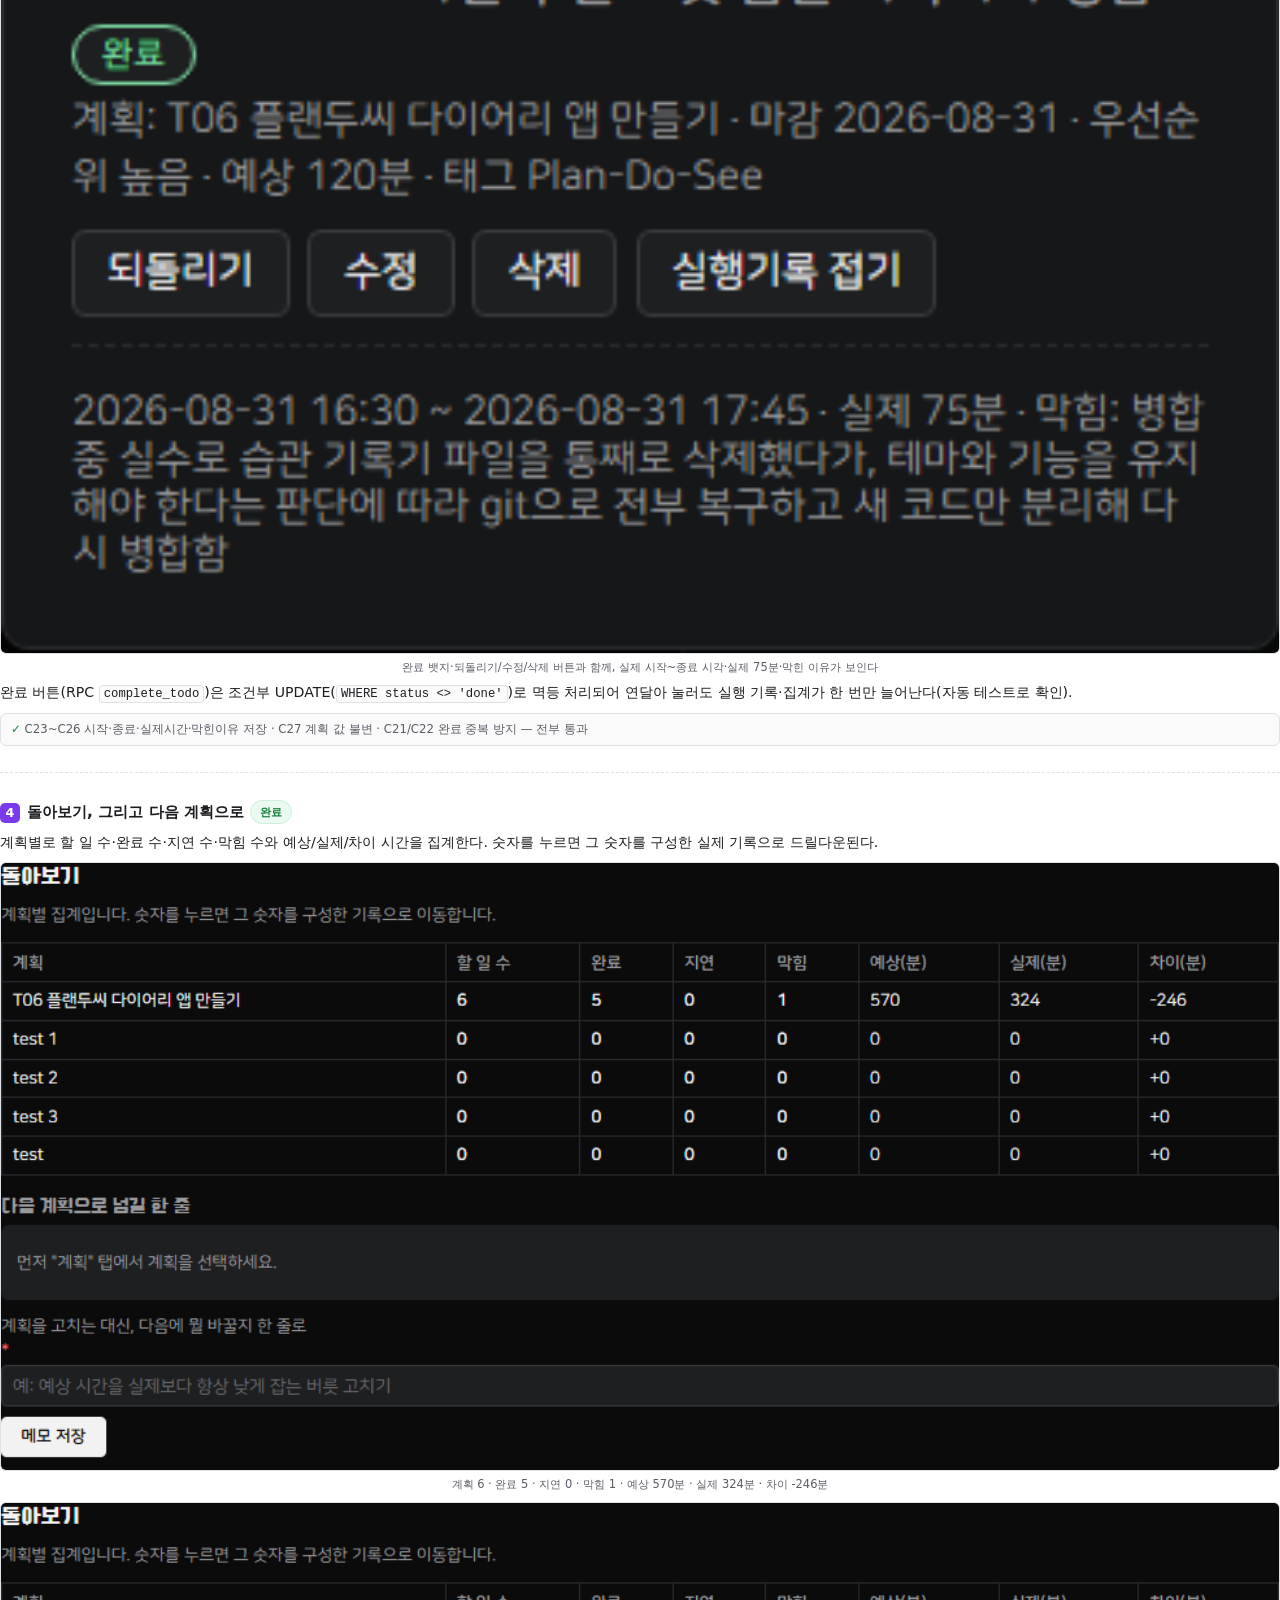
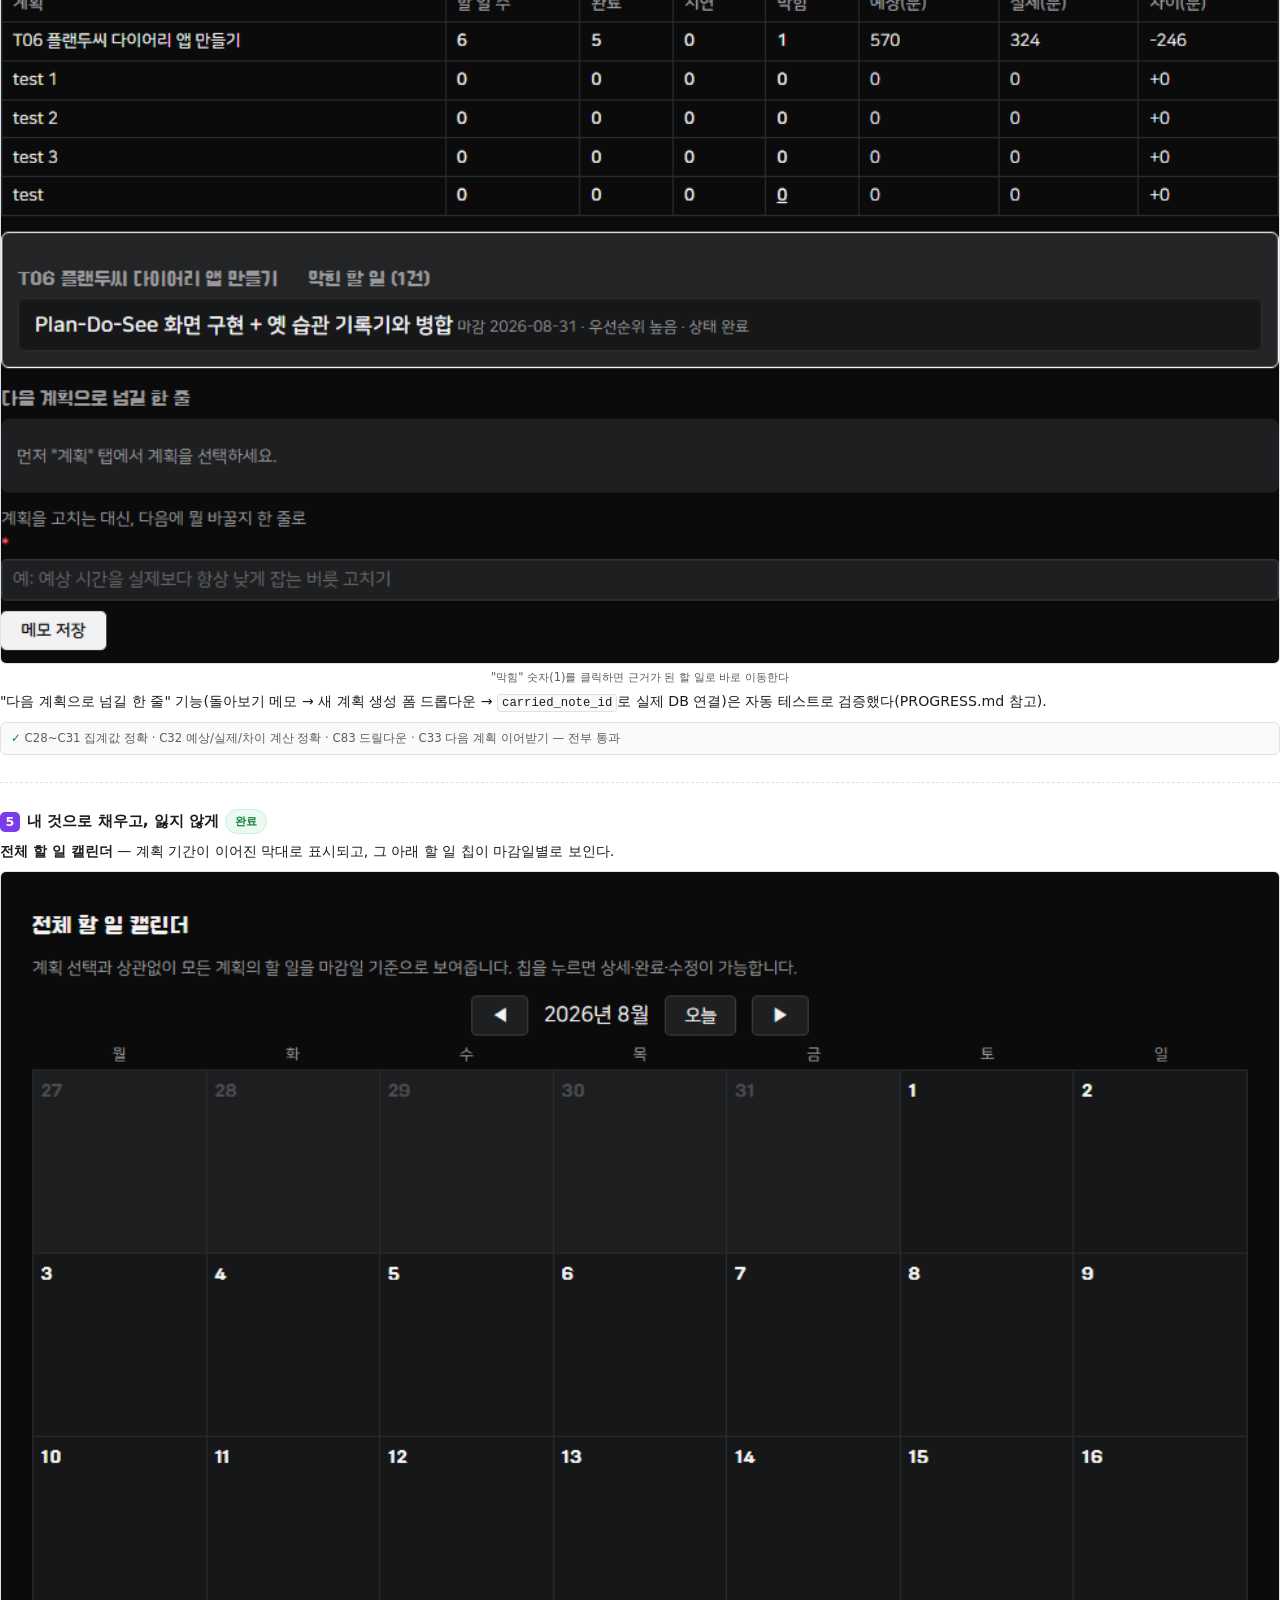
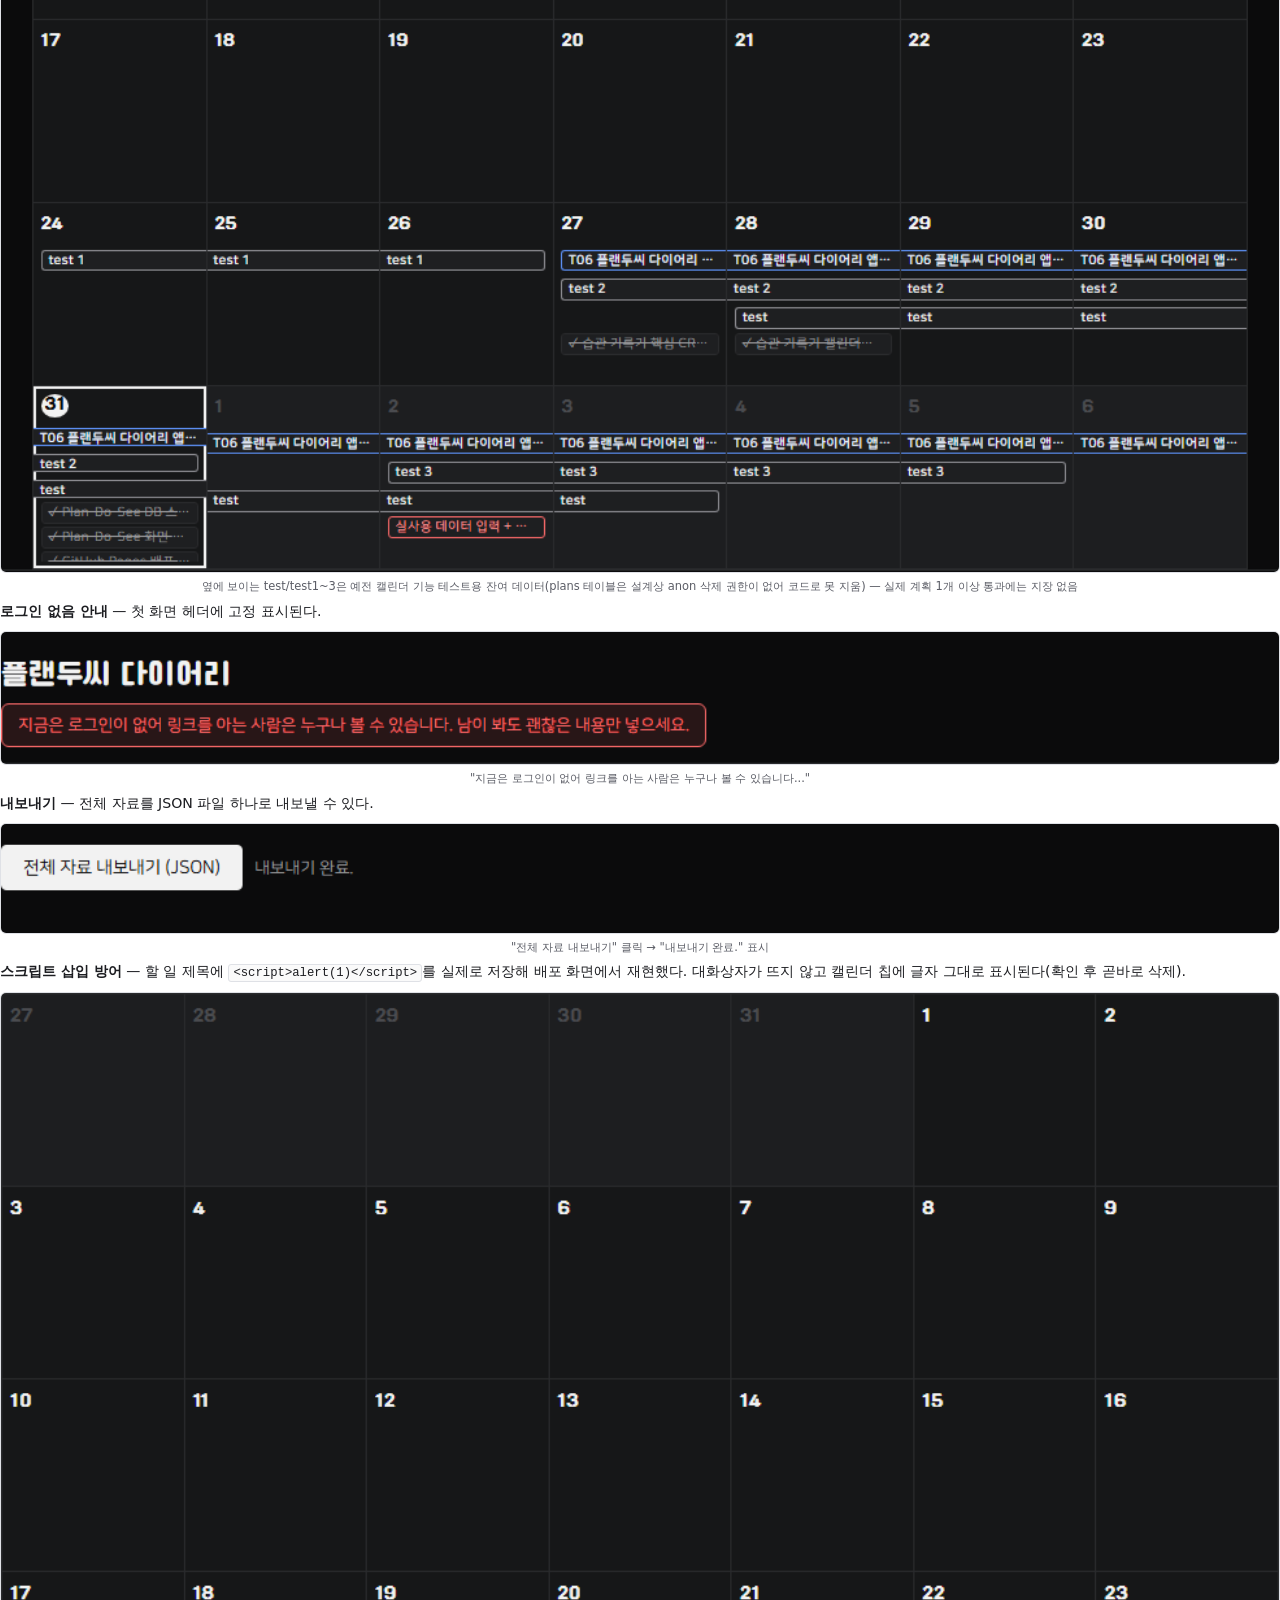
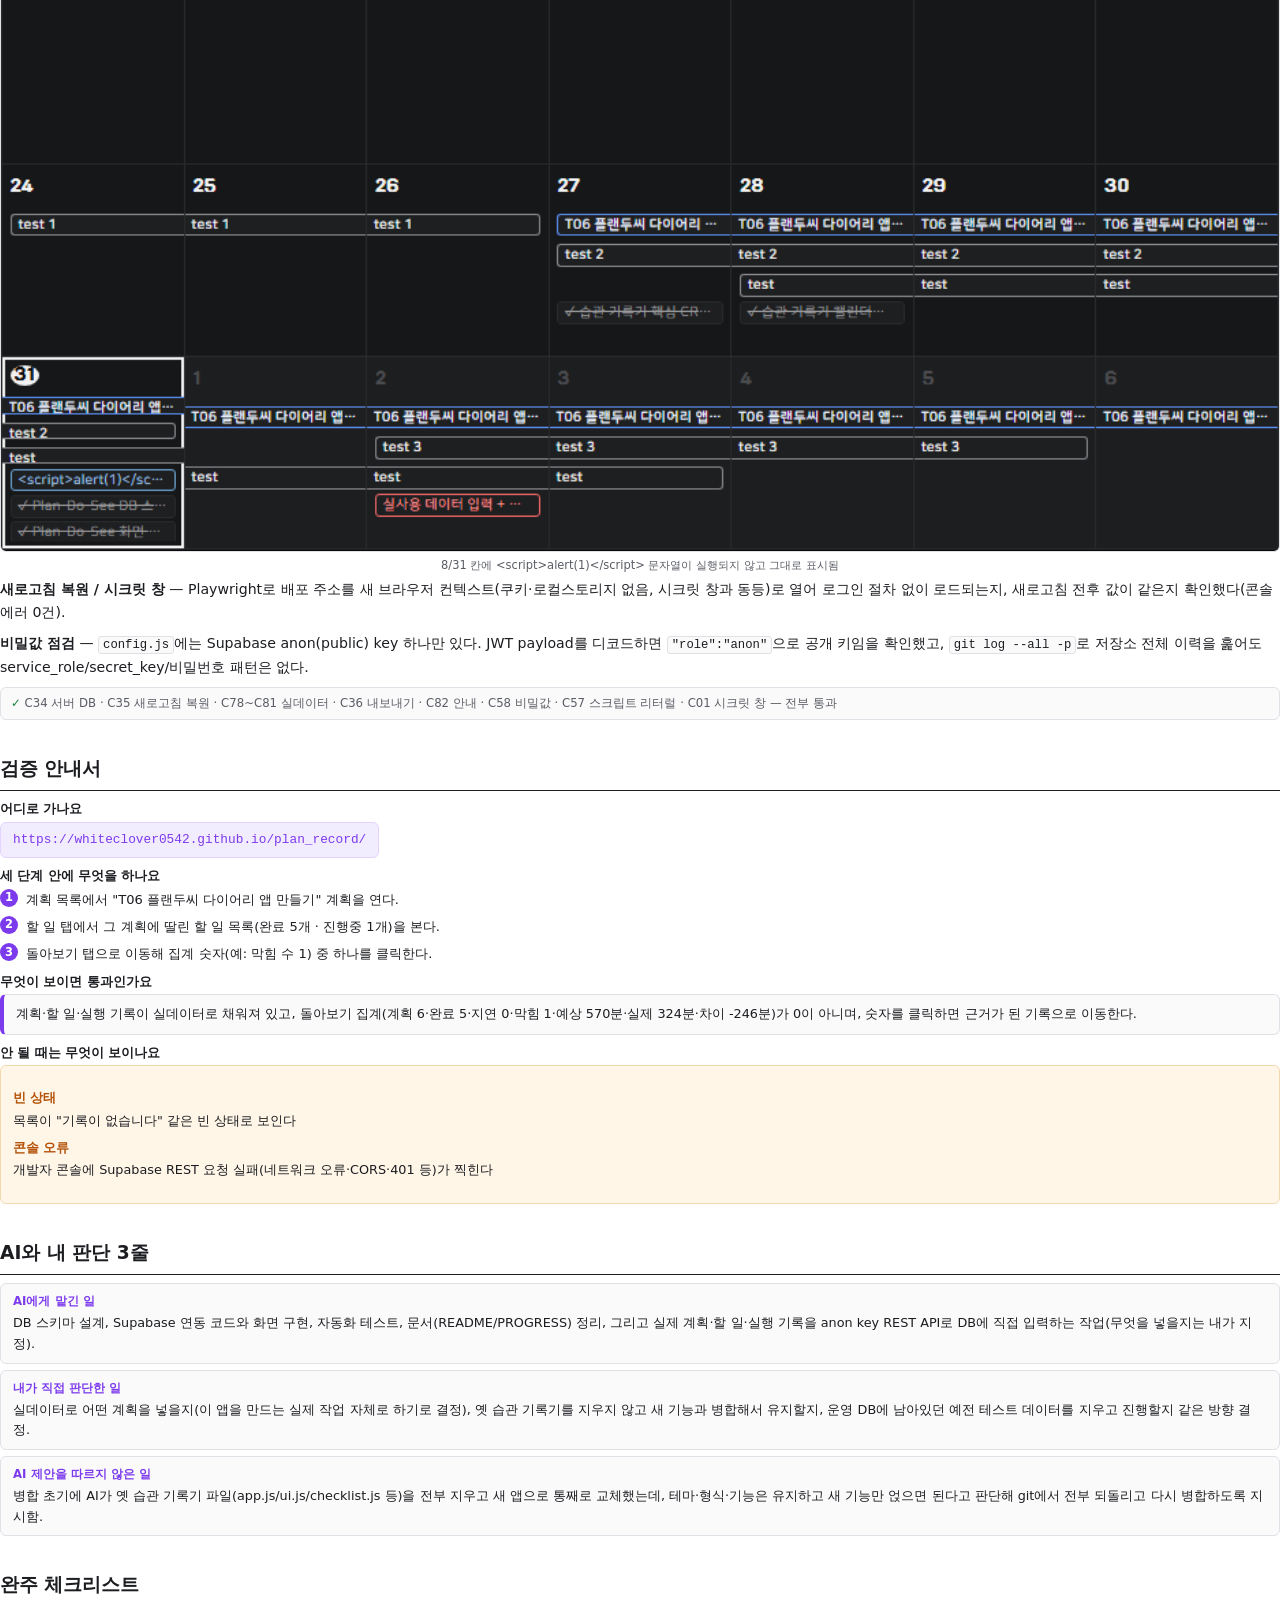
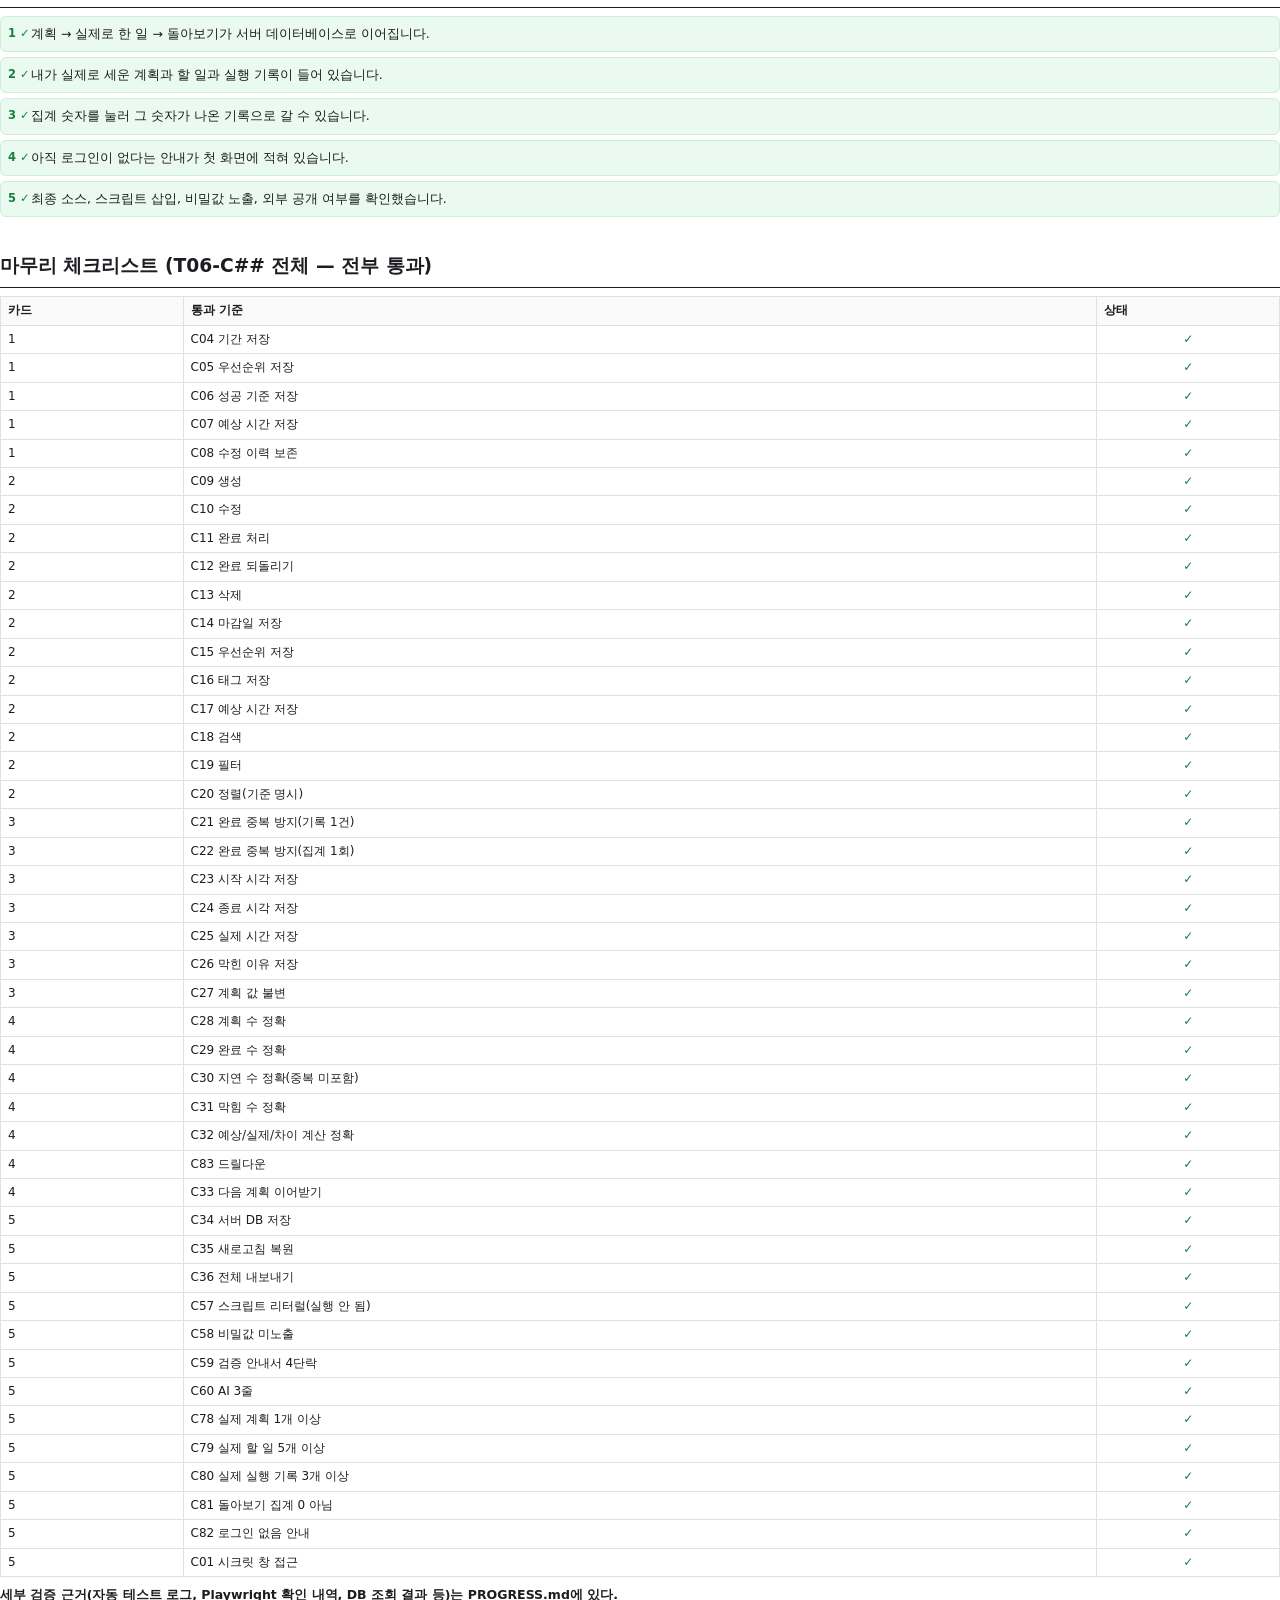
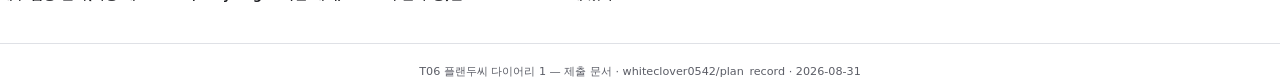
==== commit a1a7c294: "소스 주소를 브랜치 대신 고정 commit URL로 변경 제출 뒤 나중에 평가되므로, 이후 커밋에 영향받지 않고 제출 당시 소스 상태를 그대로 가리키도록 소스 주소를 커밋 SHA " ====
--- a/submission/submission.html
+++ b/submission/submission.html
@@ -355,8 +355,8 @@
 
 <section>
   <h2>소스 주소</h2>
-  <p><span class="link-box">https://github.com/whiteclover0542/plan_record</span></p>
-  <p>공개(Public) 저장소, 로그인 없이 열린다.</p>
+  <p><span class="link-box">https://github.com/whiteclover0542/plan_record/tree/860a65e573b25311e0346ef532e2bff359e7f885</span></p>
+  <p>브랜치·저장소 첫 화면이 아니라, 이 커밋(전체 40자리 소문자 SHA) 시점의 소스 상태를 그대로 가리키는 고정 URL이다. 공개(Public) 저장소, 로그인 없이 열린다.</p>
 </section>
 
 <section class="long">
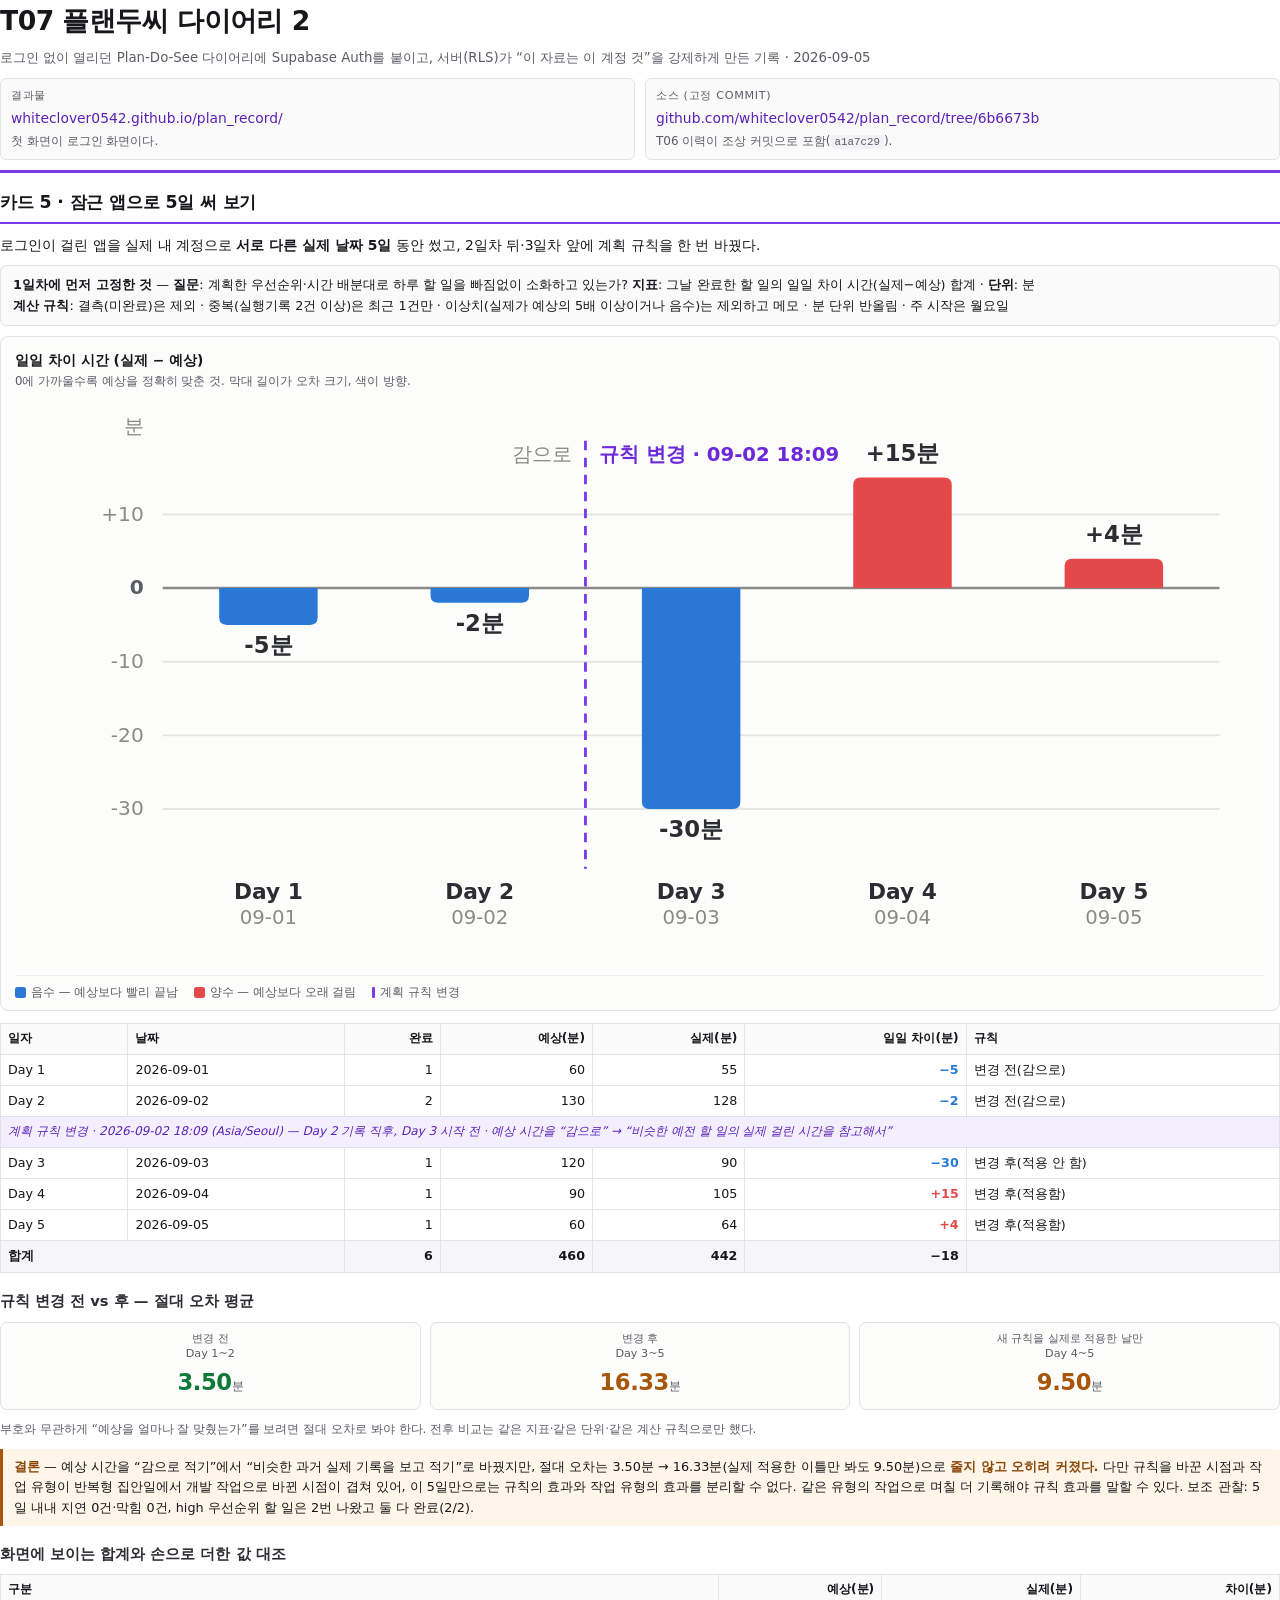
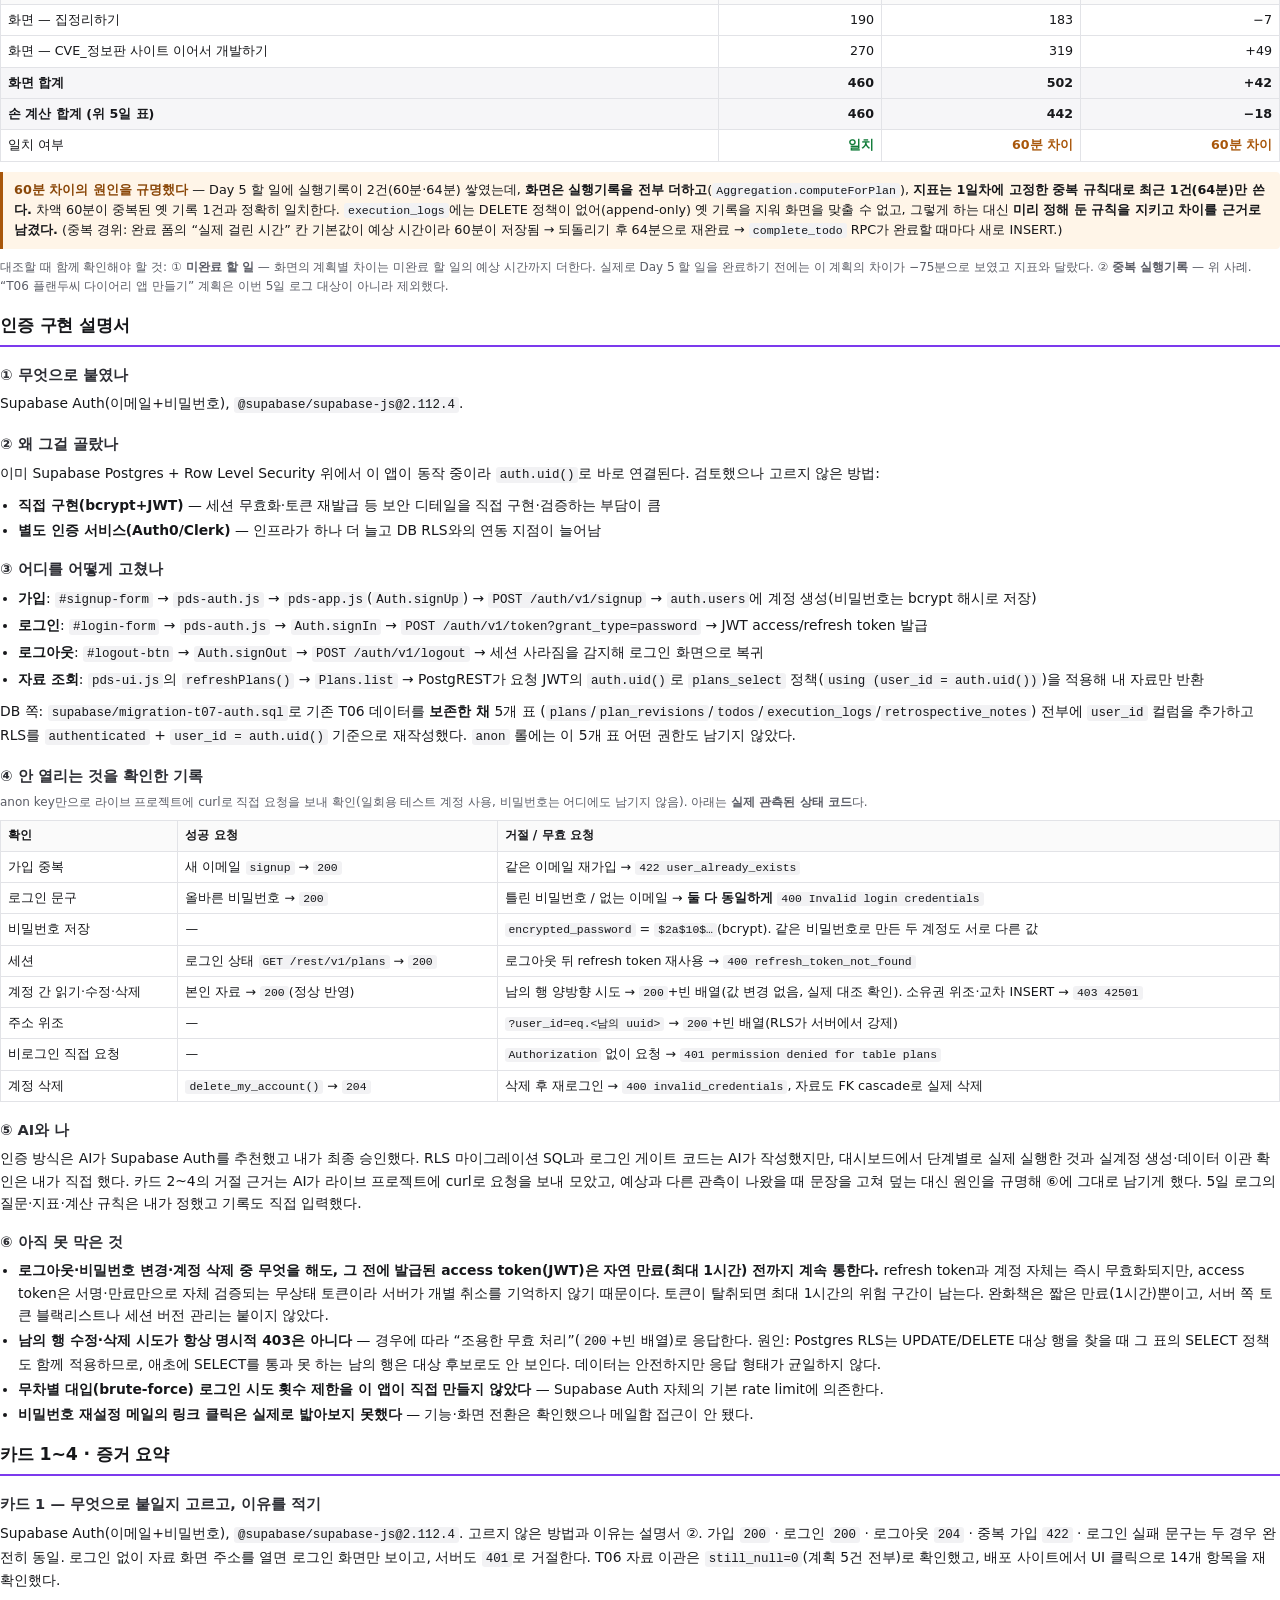
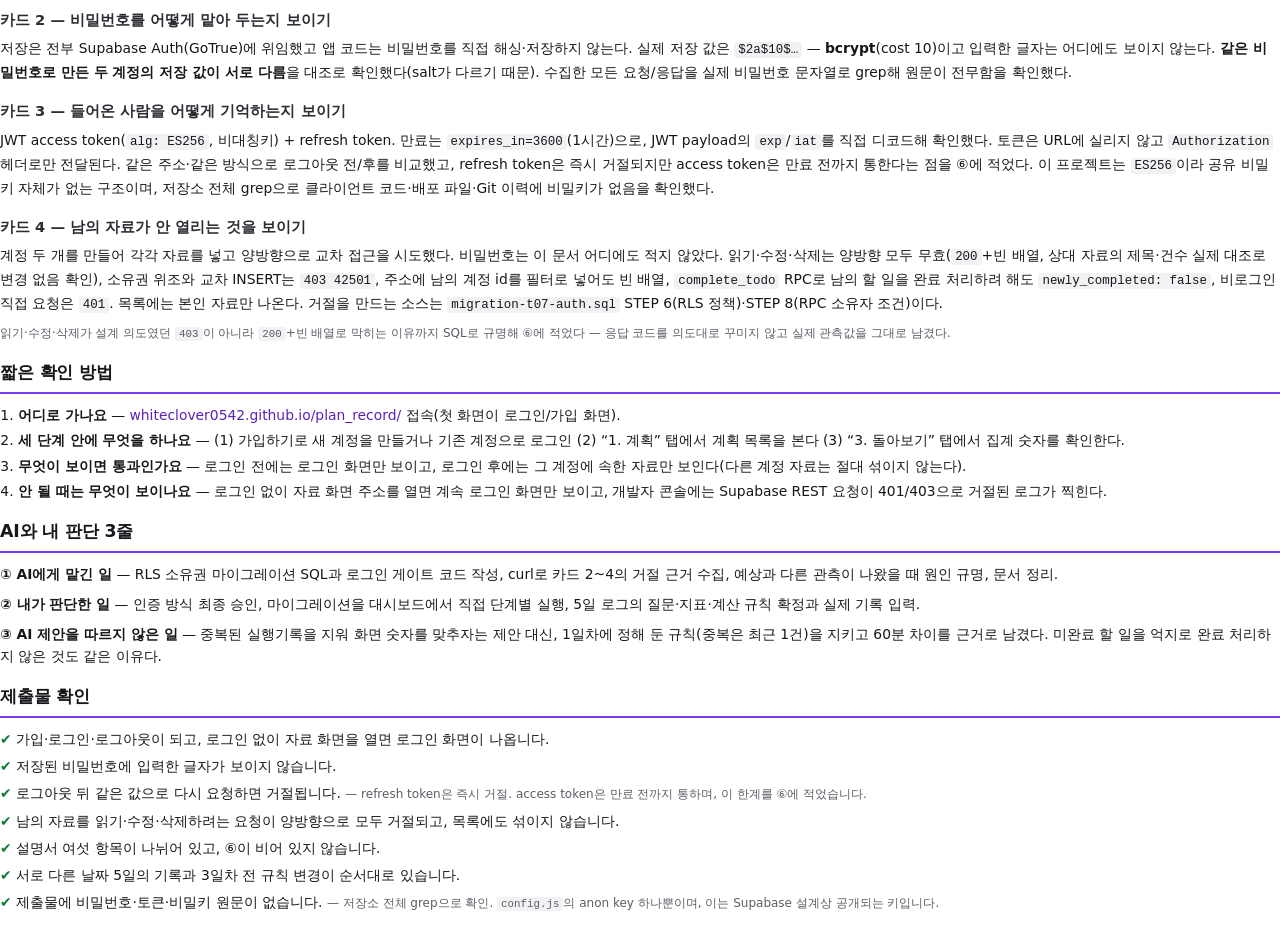
==== commit 8dea5d32: "T07: 제출 문서 HTML/PDF 생성 + AI 3줄 간략화 AI 3줄을 실제로 세 줄로 압축. ③(따르지 않은 일)은 가장 강한 사례 하나로 좁혔다 — 중복 실행기록을 지워 화" ====
--- a/submission/submission.html
+++ b/submission/submission.html
@@ -2,557 +2,341 @@
 <html lang="ko">
 <head>
 <meta charset="UTF-8" />
-<title>T06 플랜두씨 다이어리 1 — 제출 문서</title>
+<title>T07 플랜두씨 다이어리 2 — 제출 문서</title>
 <style>
-  @page {
-    size: A4;
-    margin: 18mm 16mm 16mm 16mm;
+  @page { size: A4; margin: 16mm 15mm 14mm 15mm; }
+  :root{
+    --ink:#16171a; --muted:#5b5d66; --line:#e2e3e7; --line-soft:#eeeff2;
+    --accent:#7c3aed; --accent-soft:#f4efff;
+    --ok:#0f7a37; --ok-soft:#eafaf0; --warn:#a8560a; --warn-soft:#fff5e8;
+    --panel:#fafafa; --surface:#fcfcfb;
+    --neg:#2a78d6; --pos:#e34948;
   }
-
-  :root {
-    --ink: #1c1d21;
-    --muted: #5b5d66;
-    --line: #dfe1e6;
-    --accent: #7c3aed;
-    --accent-soft: #f2ecff;
-    --ok: #17803d;
-    --ok-soft: #eafaf0;
-    --warn: #b45309;
-    --warn-soft: #fff6e8;
-    --panel-bg: #fafafa;
-  }
-
-  * { box-sizing: border-box; }
-
-  body {
-    margin: 0;
-    font-family: "Malgun Gothic", "Apple SD Gothic Neo", "Segoe UI", system-ui, sans-serif;
-    color: var(--ink);
-    font-size: 10.6pt;
-    line-height: 1.62;
-    background: #ffffff;
-  }
-
-  .cover {
-    padding-top: 12mm;
-    padding-bottom: 10mm;
-    border-bottom: 3px solid var(--accent);
-    margin-bottom: 8mm;
-  }
-
-  .cover .kicker {
-    display: inline-block;
-    font-size: 9pt;
-    letter-spacing: 0.06em;
-    color: var(--accent);
-    background: var(--accent-soft);
-    padding: 3px 10px;
-    border-radius: 999px;
-    font-weight: 700;
-    margin-bottom: 10px;
-  }
-
-  .cover h1 {
-    font-size: 22pt;
-    margin: 0 0 6px 0;
-    letter-spacing: -0.01em;
-  }
-
-  .cover .desc {
-    color: var(--muted);
-    font-size: 9.6pt;
-    line-height: 1.7;
-    max-width: 165mm;
-  }
-
-  h2 {
-    font-size: 14pt;
-    margin: 0 0 8px 0;
-    padding-bottom: 6px;
-    border-bottom: 1.5px solid var(--ink);
-    page-break-after: avoid;
-  }
-
-  h3 {
-    font-size: 11.6pt;
-    margin: 0 0 6px 0;
-    color: var(--ink);
-    page-break-after: avoid;
-  }
-
-  section {
-    margin-bottom: 9mm;
-    page-break-inside: avoid;
-  }
-
-  section.long { page-break-inside: auto; }
-
-  p { margin: 0 0 8px 0; }
-
-  code {
-    background: var(--panel-bg);
-    border: 1px solid var(--line);
-    border-radius: 3px;
-    padding: 1px 4px;
-    font-family: "Consolas", monospace;
-    font-size: 9.2pt;
-  }
-
-  .link-box {
-    display: inline-block;
-    font-family: "Consolas", monospace;
-    font-size: 9.6pt;
-    background: var(--accent-soft);
-    color: var(--accent);
-    padding: 7px 12px;
-    border-radius: 6px;
-    border: 1px solid #e2d4ff;
-  }
-
-  .figure {
-    margin: 8px 0 4px 0;
-    page-break-inside: avoid;
-  }
-
-  .figure img {
-    width: 100%;
-    display: block;
-    border: 1px solid var(--line);
-    border-radius: 6px;
-  }
-
-  .figure figcaption {
-    font-size: 8.6pt;
-    color: var(--muted);
-    margin-top: 4px;
-    text-align: center;
-  }
-
-  .note-box {
-    background: var(--panel-bg);
-    border: 1px solid var(--line);
-    border-left: 4px solid var(--accent);
-    border-radius: 6px;
-    padding: 9px 12px;
-    margin-bottom: 8px;
-    font-size: 9.6pt;
-  }
-
-  .steps {
-    counter-reset: step;
-    list-style: none;
-    margin: 0 0 8px 0;
-    padding: 0;
-  }
-
-  .steps li {
-    counter-increment: step;
-    position: relative;
-    padding-left: 26px;
-    margin-bottom: 6px;
-    font-size: 9.8pt;
-  }
-
-  .steps li::before {
-    content: counter(step);
-    position: absolute;
-    left: 0;
-    top: 0;
-    width: 18px;
-    height: 18px;
-    border-radius: 50%;
-    background: var(--accent);
-    color: #fff;
-    font-size: 8.6pt;
-    font-weight: 700;
-    display: flex;
-    align-items: center;
-    justify-content: center;
-  }
-
-  .fail-box {
-    background: var(--warn-soft);
-    border: 1px solid #f0d9b0;
-    border-radius: 6px;
-    padding: 9px 12px;
-    font-size: 9.6pt;
-  }
-
-  .fail-box dt {
-    font-weight: 700;
-    color: var(--warn);
-    margin-top: 6px;
-  }
-
-  .fail-box dt:first-child { margin-top: 0; }
-
-  .fail-box dd {
-    margin: 2px 0 0 0;
-  }
-
-  .ai-lines {
-    display: flex;
-    flex-direction: column;
-    gap: 6px;
-  }
-
-  .ai-lines .line {
-    background: var(--panel-bg);
-    border: 1px solid var(--line);
-    border-radius: 6px;
-    padding: 8px 12px;
-    font-size: 9.6pt;
-  }
-
-  .ai-lines .tag {
-    display: block;
-    font-weight: 700;
-    color: var(--accent);
-    font-size: 8.8pt;
-    margin-bottom: 2px;
-  }
-
-  table {
-    width: 100%;
-    border-collapse: collapse;
-    font-size: 9pt;
-    margin: 6px 0 8px 0;
-  }
-
-  th, td {
-    border: 1px solid var(--line);
-    padding: 4px 7px;
-    text-align: left;
-    vertical-align: top;
-  }
-
-  th {
-    background: var(--panel-bg);
-    font-weight: 700;
-  }
-
-  table.check-table td:last-child {
-    text-align: center;
-    color: var(--ok);
-    font-weight: 700;
-    white-space: nowrap;
-  }
-
-  ol.final-check {
-    list-style: none;
-    counter-reset: fc;
-    margin: 0;
-    padding: 0;
-  }
-
-  ol.final-check li {
-    counter-increment: fc;
-    position: relative;
-    padding: 7px 10px 7px 30px;
-    margin-bottom: 5px;
-    background: var(--ok-soft);
-    border: 1px solid #cdeedb;
-    border-radius: 6px;
-    font-size: 9.4pt;
-  }
-
-  ol.final-check li::before {
-    content: counter(fc) " ✓";
-    position: absolute;
-    left: 7px;
-    top: 7px;
-    color: var(--ok);
-    font-weight: 700;
-    font-size: 8.6pt;
-  }
-
-  .cap-label {
-    font-weight: 700;
-    font-size: 9.4pt;
-    margin: 8px 0 2px 0;
-  }
-
-  .card-block {
-    border-top: 1px dashed var(--line);
-    padding-top: 7mm;
-    margin-top: 7mm;
-    page-break-inside: avoid;
-  }
-
-  .card-block:first-of-type {
-    border-top: none;
-    padding-top: 0;
-    margin-top: 0;
-  }
-
-  .card-num {
-    display: inline-flex;
-    align-items: center;
-    justify-content: center;
-    width: 20px;
-    height: 20px;
-    border-radius: 5px;
-    background: var(--accent);
-    color: #fff;
-    font-size: 9.5pt;
-    font-weight: 700;
-    margin-right: 7px;
-  }
-
-  .status-pill {
-    display: inline-block;
-    font-size: 8.6pt;
-    font-weight: 700;
-    color: var(--ok);
-    background: var(--ok-soft);
-    border: 1px solid #cdeedb;
-    border-radius: 999px;
-    padding: 2px 9px;
-    margin-left: 6px;
-    vertical-align: middle;
-  }
-
-  .criteria-line {
-    background: var(--panel-bg);
-    border: 1px solid var(--line);
-    border-radius: 6px;
-    padding: 6px 10px;
-    font-size: 8.8pt;
-    color: var(--muted);
-    margin-top: 6px;
-  }
-
-  .criteria-line b { color: var(--ok); }
-
-  footer {
-    margin-top: 10mm;
-    padding-top: 5mm;
-    border-top: 1px solid var(--line);
-    color: var(--muted);
-    font-size: 8.4pt;
-    text-align: center;
-  }
+  *{box-sizing:border-box;}
+  body{margin:0;font-family:"Malgun Gothic","Apple SD Gothic Neo","Segoe UI",system-ui,sans-serif;
+       color:var(--ink);font-size:10.4pt;line-height:1.6;background:#fff;}
+  h1{font-size:20pt;margin:0 0 4px;letter-spacing:-.02em;}
+  h2{font-size:13pt;margin:0 0 10px;padding-bottom:5px;border-bottom:2px solid var(--accent);letter-spacing:-.01em;}
+  h3{break-after:avoid;font-size:11pt;margin:16px 0 6px;color:#2c2d33;}
+  p{margin:0 0 8px;}
+  a{color:#5b21b6;text-decoration:none;word-break:break-all;}
+  code{font-family:Consolas,"D2Coding",monospace;font-size:.9em;background:#f2f2f4;
+       padding:1px 4px;border-radius:3px;}
+  section{margin-bottom:16px;}
+  .cover{padding-bottom:10px;border-bottom:3px solid var(--accent);margin-bottom:16px;}
+  .sub{color:var(--muted);font-size:10pt;margin:0;}
+  .urls{display:flex;gap:10px;margin-top:10px;}
+  .urlbox{flex:1;background:var(--panel);border:1px solid var(--line);border-radius:6px;padding:8px 10px;}
+  .urlbox .k{font-size:8.4pt;color:var(--muted);text-transform:uppercase;letter-spacing:.06em;margin-bottom:2px;}
+  table{width:100%;break-inside:avoid;border-collapse:collapse;margin:8px 0 10px;font-size:9.5pt;}
+  th,td{border:1px solid var(--line);padding:5px 7px;text-align:left;vertical-align:top;}
+  th{background:var(--panel);font-weight:600;font-size:9.2pt;}
+  td.n,th.n{text-align:right;font-variant-numeric:tabular-nums;}
+  .neg{color:var(--neg);font-weight:600;}
+  .pos{color:var(--pos);font-weight:600;}
+  tr.total td{background:#f6f6f8;font-weight:700;}
+  tr.rulerow td{background:var(--accent-soft);color:#5b21b6;font-style:italic;font-size:9pt;}
+  ol,ul{margin:0 0 8px;padding-left:18px;}
+  li{margin-bottom:3px;}
+  .callout{break-inside:avoid;background:var(--warn-soft);border-left:3px solid var(--warn);
+           padding:8px 11px;border-radius:0 4px 4px 0;margin:9px 0;font-size:9.6pt;}
+  .callout strong{color:#8a4708;}
+  .spec{break-inside:avoid;background:var(--panel);border:1px solid var(--line);border-radius:6px;padding:9px 12px;
+        margin:9px 0;font-size:9.6pt;}
+  .figure{background:var(--surface);border:1px solid var(--line);border-radius:8px;
+          padding:12px 14px 8px;margin:10px 0 12px;break-inside:avoid;}
+  .figtitle{font-size:10.4pt;font-weight:700;margin-bottom:1px;}
+  .figsub{font-size:8.8pt;color:var(--muted);margin-bottom:8px;}
+  .legend{display:flex;gap:16px;font-size:8.8pt;color:var(--muted);margin-top:2px;
+          padding-top:7px;border-top:1px solid var(--line-soft);}
+  .legend span{display:inline-flex;align-items:center;gap:5px;}
+  .sw{width:11px;height:11px;border-radius:2.5px;display:inline-block;}
+  .ax{font-size:8pt;fill:#8b8a85;}
+  .ax0{font-size:8pt;fill:#5b5d66;font-weight:600;}
+  .val{font-size:9pt;font-weight:700;fill:#2c2d33;}
+  .dl{font-size:8.6pt;font-weight:600;fill:#2c2d33;}
+  .dt{font-size:7.8pt;fill:#8b8a85;}
+  .rule{font-size:7.8pt;fill:#6d28d9;font-weight:600;}
+  .rulem{font-size:7.8pt;fill:#8b8a85;}
+  .tiles{break-inside:avoid;display:flex;gap:9px;margin:10px 0;}
+  .tile{flex:1;background:var(--surface);border:1px solid var(--line);border-radius:7px;
+        padding:9px 11px;text-align:center;}
+  .tile .lab{font-size:8.4pt;color:var(--muted);margin-bottom:3px;line-height:1.3;}
+  .tile .num{font-size:17pt;font-weight:700;letter-spacing:-.02em;font-variant-numeric:tabular-nums;}
+  .tile .unit{font-size:9pt;font-weight:500;color:var(--muted);}
+  .check li{margin-bottom:5px;}
+  .check .mark{color:var(--ok);font-weight:700;}
+  .note{font-size:9pt;color:var(--muted);}
+  .avoid{break-inside:avoid;}
+  .pb{break-before:page;}
+  footer{margin-top:18px;padding-top:8px;border-top:1px solid var(--line);
+         font-size:8.6pt;color:var(--muted);}
 </style>
 </head>
 <body>
 
 <div class="cover">
-  <span class="kicker">과제 제출</span>
-  <h1>T06 플랜두씨 다이어리 1</h1>
-  <p class="desc">
-    계획(Plan) → 실제로 한 일(Do) → 돌아보기(See)가 하나로 이어지는 다이어리. 로그인은 없고, 자료는 Supabase(Postgres) 서버 데이터베이스에 저장한다.
-    2026-08-31에 과제 요구사항이 옛 습관 기록기(카드1~5, localStorage)에서 이 내용으로 바뀌었다 — 옛 기록기는 지우지 않고 화면 위 모드 전환으로 그대로 유지했다.
-    아래 스크린샷은 전부 배포된 실제 주소에서, 실제로 입력한 데이터("T06 플랜두씨 다이어리 앱 만들기" — 이 앱을 만드는 실제 작업 자체)를 그대로 찍었다. 합성 데이터가 아니다.
-    원본 요구사항은 ASSINGMENT.md, 작업 이력·설계 결정·자동 테스트 로그는 PROGRESS.md에 있다.
-  </p>
+  <h1>T07 플랜두씨 다이어리 2</h1>
+  <p class="sub">로그인 없이 열리던 Plan-Do-See 다이어리에 Supabase Auth를 붙이고,
+     서버(RLS)가 “이 자료는 이 계정 것”을 강제하게 만든 기록 · 2026-09-05</p>
+  <div class="urls">
+    <div class="urlbox"><div class="k">결과물</div>
+      <a href="https://whiteclover0542.github.io/plan_record/">whiteclover0542.github.io/plan_record/</a>
+      <div class="note" style="margin-top:3px">첫 화면이 로그인 화면이다.</div></div>
+    <div class="urlbox"><div class="k">소스 (고정 commit)</div>
+      <a href="https://github.com/whiteclover0542/plan_record/tree/6b6673b">github.com/whiteclover0542/plan_record/tree/6b6673b</a>
+      <div class="note" style="margin-top:3px">T06 이력이 조상 커밋으로 포함(<code>a1a7c29</code>).</div></div>
+  </div>
 </div>
 
 <section>
-  <h2>결과물 주소</h2>
-  <p><span class="link-box">https://whiteclover0542.github.io/plan_record/</span></p>
-  <p>로그인 없이 열리고, 기본 화면이 "계획 다이어리 (Plan·Do·See)" 모드다. 화면 위 버튼으로 옛 "투두 기록기" 모드로도 전환할 수 있다.</p>
+<h2>카드 5 · 잠근 앱으로 5일 써 보기</h2>
+<p>로그인이 걸린 앱을 실제 내 계정으로 <strong>서로 다른 실제 날짜 5일</strong> 동안 썼고,
+   2일차 뒤·3일차 앞에 계획 규칙을 한 번 바꿨다.</p>
+
+<div class="spec">
+  <strong>1일차에 먼저 고정한 것</strong> — <b>질문</b>: 계획한 우선순위·시간 배분대로 하루 할 일을 빠짐없이 소화하고 있는가?
+  <b>지표</b>: 그날 완료한 할 일의 일일 차이 시간(실제−예상) 합계 · <b>단위</b>: 분<br/>
+  <b>계산 규칙</b>: 결측(미완료)은 제외 · 중복(실행기록 2건 이상)은 최근 1건만 · 이상치(실제가 예상의 5배 이상이거나 음수)는 제외하고 메모 · 분 단위 반올림 · 주 시작은 월요일
+</div>
+
+<div class="figure">
+  <div class="figtitle">일일 차이 시간 (실제 − 예상)</div>
+  <div class="figsub">0에 가까울수록 예상을 정확히 맞춘 것. 막대 길이가 오차 크기, 색이 방향.</div>
+  <svg viewBox="0 0 660 300" width="100%" role="img" aria-label="5일 일일 차이 시간 다이버징 막대그래프">
+<text x="68" y="18" text-anchor="end" class="ax">분</text>
+<line x1="78" y1="216.5" x2="636" y2="216.5" stroke="#e6e5e1" stroke-width="1"/>
+<text x="68" y="219.9" text-anchor="end" class="ax">-30</text>
+<line x1="78" y1="177.6" x2="636" y2="177.6" stroke="#e6e5e1" stroke-width="1"/>
+<text x="68" y="181.0" text-anchor="end" class="ax">-20</text>
+<line x1="78" y1="138.7" x2="636" y2="138.7" stroke="#e6e5e1" stroke-width="1"/>
+<text x="68" y="142.1" text-anchor="end" class="ax">-10</text>
+<line x1="78" y1="99.8" x2="636" y2="99.8" stroke="#8b8a85" stroke-width="1.25"/>
+<text x="68" y="103.2" text-anchor="end" class="ax0">0</text>
+<line x1="78" y1="61.0" x2="636" y2="61.0" stroke="#e6e5e1" stroke-width="1"/>
+<text x="68" y="64.4" text-anchor="end" class="ax">+10</text>
+<line x1="301.2" y1="22" x2="301.2" y2="248" stroke="#7c3aed" stroke-width="1.5" stroke-dasharray="5 4"/>
+<text x="308.2" y="33" class="rule">규칙 변경 · 09-02 18:09</text>
+<text x="294.2" y="33" text-anchor="end" class="rulem">감으로</text>
+<path d="M107.8,99.8 L107.8,115.3 Q107.8,119.3 111.8,119.3 L155.8,119.3 Q159.8,119.3 159.8,115.3 L159.8,99.8 Z" fill="#2a78d6"/>
+<text x="133.8" y="134.3" text-anchor="middle" class="val">-5분</text>
+<text x="133.8" y="264" text-anchor="middle" class="dl">Day 1</text>
+<text x="133.8" y="277" text-anchor="middle" class="dt">09-01</text>
+<path d="M219.4,99.8 L219.4,103.6 Q219.4,107.6 223.4,107.6 L267.4,107.6 Q271.4,107.6 271.4,103.6 L271.4,99.8 Z" fill="#2a78d6"/>
+<text x="245.4" y="122.6" text-anchor="middle" class="val">-2분</text>
+<text x="245.4" y="264" text-anchor="middle" class="dl">Day 2</text>
+<text x="245.4" y="277" text-anchor="middle" class="dt">09-02</text>
+<path d="M331.0,99.8 L331.0,212.5 Q331.0,216.5 335.0,216.5 L379.0,216.5 Q383.0,216.5 383.0,212.5 L383.0,99.8 Z" fill="#2a78d6"/>
+<text x="357.0" y="231.5" text-anchor="middle" class="val">-30분</text>
+<text x="357.0" y="264" text-anchor="middle" class="dl">Day 3</text>
+<text x="357.0" y="277" text-anchor="middle" class="dt">09-03</text>
+<path d="M442.6,99.8 L442.6,45.5 Q442.6,41.5 446.6,41.5 L490.6,41.5 Q494.6,41.5 494.6,45.5 L494.6,99.8 Z" fill="#e34948"/>
+<text x="468.6" y="32.5" text-anchor="middle" class="val">+15분</text>
+<text x="468.6" y="264" text-anchor="middle" class="dl">Day 4</text>
+<text x="468.6" y="277" text-anchor="middle" class="dt">09-04</text>
+<path d="M554.2,99.8 L554.2,88.3 Q554.2,84.3 558.2,84.3 L602.2,84.3 Q606.2,84.3 606.2,88.3 L606.2,99.8 Z" fill="#e34948"/>
+<text x="580.2" y="75.3" text-anchor="middle" class="val">+4분</text>
+<text x="580.2" y="264" text-anchor="middle" class="dl">Day 5</text>
+<text x="580.2" y="277" text-anchor="middle" class="dt">09-05</text>
+</svg>
+  <div class="legend">
+    <span><i class="sw" style="background:#2a78d6"></i>음수 — 예상보다 빨리 끝남</span>
+    <span><i class="sw" style="background:#e34948"></i>양수 — 예상보다 오래 걸림</span>
+    <span><i class="sw" style="background:#7c3aed;width:3px;height:11px;border-radius:1px"></i>계획 규칙 변경</span>
+  </div>
+</div>
+
+<table>
+<thead><tr><th>일자</th><th>날짜</th><th class="n">완료</th><th class="n">예상(분)</th>
+<th class="n">실제(분)</th><th class="n">일일 차이(분)</th><th>규칙</th></tr></thead>
+<tbody>
+<tr><td>Day 1</td><td>2026-09-01</td><td class="n">1</td><td class="n">60</td><td class="n">55</td><td class="n neg">−5</td><td>변경 전(감으로)</td></tr>
+<tr><td>Day 2</td><td>2026-09-02</td><td class="n">2</td><td class="n">130</td><td class="n">128</td><td class="n neg">−2</td><td>변경 전(감으로)</td></tr>
+<tr class="rulerow"><td colspan="7">계획 규칙 변경 · 2026-09-02 18:09 (Asia/Seoul) — Day 2 기록 직후, Day 3 시작 전 · 예상 시간을 “감으로” → “비슷한 예전 할 일의 실제 걸린 시간을 참고해서”</td></tr>
+<tr><td>Day 3</td><td>2026-09-03</td><td class="n">1</td><td class="n">120</td><td class="n">90</td><td class="n neg">−30</td><td>변경 후(적용 안 함)</td></tr>
+<tr><td>Day 4</td><td>2026-09-04</td><td class="n">1</td><td class="n">90</td><td class="n">105</td><td class="n pos">+15</td><td>변경 후(적용함)</td></tr>
+<tr><td>Day 5</td><td>2026-09-05</td><td class="n">1</td><td class="n">60</td><td class="n">64</td><td class="n pos">+4</td><td>변경 후(적용함)</td></tr>
+<tr class="total"><td colspan="2">합계</td><td class="n">6</td><td class="n">460</td><td class="n">442</td><td class="n">−18</td><td></td></tr>
+</tbody></table>
+
+<h3>규칙 변경 전 vs 후 — 절대 오차 평균</h3>
+<div class="tiles">
+  <div class="tile"><div class="lab">변경 전<br/>Day 1~2</div><div class="num" style="color:#0f7a37">3.50<span class="unit">분</span></div></div>
+  <div class="tile"><div class="lab">변경 후<br/>Day 3~5</div><div class="num" style="color:#a8560a">16.33<span class="unit">분</span></div></div>
+  <div class="tile"><div class="lab">새 규칙을 실제로 적용한 날만<br/>Day 4~5</div><div class="num" style="color:#a8560a">9.50<span class="unit">분</span></div></div>
+</div>
+<p class="note">부호와 무관하게 “예상을 얼마나 잘 맞췄는가”를 보려면 절대 오차로 봐야 한다.
+   전후 비교는 같은 지표·같은 단위·같은 계산 규칙으로만 했다.</p>
+
+<div class="callout">
+  <strong>결론</strong> — 예상 시간을 “감으로 적기”에서 “비슷한 과거 실제 기록을 보고 적기”로 바꿨지만,
+  절대 오차는 3.50분 → 16.33분(실제 적용한 이틀만 봐도 9.50분)으로 <strong>줄지 않고 오히려 커졌다.</strong>
+  다만 규칙을 바꾼 시점과 작업 유형이 반복형 집안일에서 개발 작업으로 바뀐 시점이 겹쳐 있어,
+  이 5일만으로는 규칙의 효과와 작업 유형의 효과를 분리할 수 없다. 같은 유형의 작업으로 며칠 더
+  기록해야 규칙 효과를 말할 수 있다. 보조 관찰: 5일 내내 지연 0건·막힘 0건,
+  high 우선순위 할 일은 2번 나왔고 둘 다 완료(2/2).
+</div>
 </section>
 
 <section>
-  <h2>소스 주소</h2>
-  <p><span class="link-box">https://github.com/whiteclover0542/plan_record/tree/860a65e573b25311e0346ef532e2bff359e7f885</span></p>
-  <p>브랜치·저장소 첫 화면이 아니라, 이 커밋(전체 40자리 소문자 SHA) 시점의 소스 상태를 그대로 가리키는 고정 URL이다. 공개(Public) 저장소, 로그인 없이 열린다.</p>
-</section>
-
-<section class="long">
-  <h2>카드별 증거 — 5장 전부 완료</h2>
-
-  <div class="card-block">
-    <h3><span class="card-num">1</span>계획 세우기<span class="status-pill">완료</span></h3>
-    <p>지금 실제로 하고 있는 일(이 앱을 만드는 작업 자체)을 계획으로 등록했다. 기간·우선순위·성공 기준·예상 시간이 저장되고, 계획을 한 번 고친 뒤(예상 시간 600분 → 650분, 실제로 습관 기록기 병합 작업 때문에 범위가 늘어난 걸 반영) 고치기 전 내용이 "수정 이력"에 그대로 남는다.</p>
-    <figure class="figure">
-      <img src="screenshots/pds-05-plan-detail-revision.png" alt="계획 상세와 수정 이력" />
-      <figcaption>오른쪽 "계획 상세/수정"에 현재 값(예상 650분), 아래 "수정 이력"에 고치기 전 값(예상 600분)이 보존됨</figcaption>
-    </figure>
-    <div class="criteria-line"><b>✓</b> C04 기간 · C05 우선순위 · C06 성공 기준 · C07 예상 시간 · C08 수정 이력 보존 — 전부 통과</div>
-  </div>
-
-  <div class="card-block">
-    <h3><span class="card-num">2</span>할 일 다루기<span class="status-pill">완료</span></h3>
-    <p>계획에 딸린 할 일 6개(완료 5개·진행중 1개)를 등록했다. 제목·마감일·우선순위·태그·예상 시간을 저장하고, 검색·태그 필터·상태 필터·정렬을 지원한다. 검색·필터·정렬은 위쪽 "전체 할 일 캘린더"에 곧바로 반영된다.</p>
-    <figure class="figure">
-      <img src="screenshots/pds-06-todo-list.png" alt="할 일 추가 폼과 검색·필터·정렬 툴바" />
-      <figcaption>할 일 추가 폼 + 검색·상태필터·태그필터·정렬 툴바 (정렬 기준 문구 화면 고정)</figcaption>
-    </figure>
-    <figure class="figure">
-      <img src="screenshots/pds-07-todo-filtered.png" alt="태그 필터 적용 결과" />
-      <figcaption>태그를 "Plan-Do-See"로 걸러보면 캘린더에 그 태그가 붙은 할 일 2건만 남는다</figcaption>
-    </figure>
-    <div class="criteria-line"><b>✓</b> C09~C13 생성·수정·완료·되돌리기·삭제 · C14~C17 필드 저장 · C18 검색 · C19 필터 · C20 정렬 — 전부 통과</div>
-  </div>
-
-  <div class="card-block">
-    <h3><span class="card-num">3</span>실제로 한 일 적기<span class="status-pill">완료</span></h3>
-    <p>완료한 할 일마다 실행 기록(시작·종료 시각, 실제 걸린 시간, 막힌 이유)이 계획과 별개로 남는다. "Plan-Do-See 화면 구현 + 옛 습관 기록기와 병합" 항목은 실제로 작업 중 습관 기록기 파일을 통째로 삭제했다가 되돌린 사건이 있었는데, 그 사실을 막힌 이유에 그대로 적었다.</p>
-    <figure class="figure">
-      <img src="screenshots/pds-08-todo-detail-execution-log.png" alt="할 일 상세 — 실행 기록(막힌 이유 포함)" />
-      <figcaption>완료 뱃지·되돌리기/수정/삭제 버튼과 함께, 실제 시작~종료 시각·실제 75분·막힌 이유가 보인다</figcaption>
-    </figure>
-    <p>완료 버튼(RPC <code>complete_todo</code>)은 조건부 UPDATE(<code>WHERE status &lt;&gt; 'done'</code>)로 멱등 처리되어 연달아 눌러도 실행 기록·집계가 한 번만 늘어난다(자동 테스트로 확인).</p>
-    <div class="criteria-line"><b>✓</b> C23~C26 시작·종료·실제시간·막힌이유 저장 · C27 계획 값 불변 · C21/C22 완료 중복 방지 — 전부 통과</div>
-  </div>
-
-  <div class="card-block">
-    <h3><span class="card-num">4</span>돌아보기, 그리고 다음 계획으로<span class="status-pill">완료</span></h3>
-    <p>계획별로 할 일 수·완료 수·지연 수·막힘 수와 예상/실제/차이 시간을 집계한다. 숫자를 누르면 그 숫자를 구성한 실제 기록으로 드릴다운된다.</p>
-    <figure class="figure">
-      <img src="screenshots/pds-02-retro-aggregates.png" alt="돌아보기 집계 — 실제 데이터" />
-      <figcaption>계획 6 · 완료 5 · 지연 0 · 막힘 1 · 예상 570분 · 실제 324분 · 차이 -246분</figcaption>
-    </figure>
-    <figure class="figure">
-      <img src="screenshots/pds-03-retro-drilldown.png" alt="드릴다운 — 막힘 1건의 근거" />
-      <figcaption>"막힘" 숫자(1)를 클릭하면 근거가 된 할 일로 바로 이동한다</figcaption>
-    </figure>
-    <p>"다음 계획으로 넘길 한 줄" 기능(돌아보기 메모 → 새 계획 생성 폼 드롭다운 → <code>carried_note_id</code>로 실제 DB 연결)은 자동 테스트로 검증했다(PROGRESS.md 참고).</p>
-    <div class="criteria-line"><b>✓</b> C28~C31 집계값 정확 · C32 예상/실제/차이 계산 정확 · C83 드릴다운 · C33 다음 계획 이어받기 — 전부 통과</div>
-  </div>
-
-  <div class="card-block">
-    <h3><span class="card-num">5</span>내 것으로 채우고, 잃지 않게<span class="status-pill">완료</span></h3>
-    <p><b>전체 할 일 캘린더</b> — 계획 기간이 이어진 막대로 표시되고, 그 아래 할 일 칩이 마감일별로 보인다.</p>
-    <figure class="figure">
-      <img src="screenshots/pds-01-calendar-real-data.png" alt="전체 할 일 캘린더 — 실제 계획·할일 데이터" />
-      <figcaption>옆에 보이는 test/test1~3은 예전 캘린더 기능 테스트용 잔여 데이터(plans 테이블은 설계상 anon 삭제 권한이 없어 코드로 못 지움) — 실제 계획 1개 이상 통과에는 지장 없음</figcaption>
-    </figure>
-    <p><b>로그인 없음 안내</b> — 첫 화면 헤더에 고정 표시된다.</p>
-    <figure class="figure">
-      <img src="screenshots/pds-04-login-notice.png" alt="로그인 없음 안내" />
-      <figcaption>"지금은 로그인이 없어 링크를 아는 사람은 누구나 볼 수 있습니다..."</figcaption>
-    </figure>
-    <p><b>내보내기</b> — 전체 자료를 JSON 파일 하나로 내보낼 수 있다.</p>
-    <figure class="figure">
-      <img src="screenshots/pds-09-export.png" alt="내보내기 완료" />
-      <figcaption>"전체 자료 내보내기" 클릭 → "내보내기 완료." 표시</figcaption>
-    </figure>
-    <p><b>스크립트 삽입 방어</b> — 할 일 제목에 <code>&lt;script&gt;alert(1)&lt;/script&gt;</code>를 실제로 저장해 배포 화면에서 재현했다. 대화상자가 뜨지 않고 캘린더 칩에 글자 그대로 표시된다(확인 후 곧바로 삭제).</p>
-    <figure class="figure">
-      <img src="screenshots/pds-10-xss-literal.png" alt="스크립트 모양 글자가 실행되지 않고 글자 그대로 보임" />
-      <figcaption>8/31 칸에 &lt;script&gt;alert(1)&lt;/script&gt; 문자열이 실행되지 않고 그대로 표시됨</figcaption>
-    </figure>
-    <p><b>새로고침 복원 / 시크릿 창</b> — Playwright로 배포 주소를 새 브라우저 컨텍스트(쿠키·로컬스토리지 없음, 시크릿 창과 동등)로 열어 로그인 절차 없이 로드되는지, 새로고침 전후 값이 같은지 확인했다(콘솔 에러 0건).</p>
-    <p><b>비밀값 점검</b> — <code>config.js</code>에는 Supabase anon(public) key 하나만 있다. JWT payload를 디코드하면 <code>"role":"anon"</code>으로 공개 키임을 확인했고, <code>git log --all -p</code>로 저장소 전체 이력을 훑어도 service_role/secret_key/비밀번호 패턴은 없다.</p>
-    <div class="criteria-line"><b>✓</b> C34 서버 DB · C35 새로고침 복원 · C78~C81 실데이터 · C36 내보내기 · C82 안내 · C58 비밀값 · C57 스크립트 리터럴 · C01 시크릿 창 — 전부 통과</div>
-  </div>
-</section>
-
-<section class="long">
-  <h2>검증 안내서</h2>
-
-  <p class="cap-label">어디로 가나요</p>
-  <p><span class="link-box">https://whiteclover0542.github.io/plan_record/</span></p>
-
-  <p class="cap-label">세 단계 안에 무엇을 하나요</p>
-  <ol class="steps">
-    <li>계획 목록에서 "T06 플랜두씨 다이어리 앱 만들기" 계획을 연다.</li>
-    <li>할 일 탭에서 그 계획에 딸린 할 일 목록(완료 5개 · 진행중 1개)을 본다.</li>
-    <li>돌아보기 탭으로 이동해 집계 숫자(예: 막힘 수 1) 중 하나를 클릭한다.</li>
-  </ol>
-
-  <p class="cap-label">무엇이 보이면 통과인가요</p>
-  <div class="note-box">
-    계획·할 일·실행 기록이 실데이터로 채워져 있고, 돌아보기 집계(계획 6·완료 5·지연 0·막힘 1·예상 570분·실제 324분·차이 -246분)가 0이 아니며, 숫자를 클릭하면 근거가 된 기록으로 이동한다.
-  </div>
-
-  <p class="cap-label">안 될 때는 무엇이 보이나요</p>
-  <div class="fail-box">
-    <dl>
-      <dt>빈 상태</dt>
-      <dd>목록이 "기록이 없습니다" 같은 빈 상태로 보인다</dd>
-      <dt>콘솔 오류</dt>
-      <dd>개발자 콘솔에 Supabase REST 요청 실패(네트워크 오류·CORS·401 등)가 찍힌다</dd>
-    </dl>
-  </div>
-</section>
-
-<section>
-  <h2>AI와 내 판단 3줄</h2>
-  <div class="ai-lines">
-    <div class="line">
-      <span class="tag">AI에게 맡긴 일</span>
-      DB 스키마 설계, Supabase 연동 코드와 화면 구현, 자동화 테스트, 문서(README/PROGRESS) 정리, 그리고 실제 계획·할 일·실행 기록을 anon key REST API로 DB에 직접 입력하는 작업(무엇을 넣을지는 내가 지정).
-    </div>
-    <div class="line">
-      <span class="tag">내가 직접 판단한 일</span>
-      실데이터로 어떤 계획을 넣을지(이 앱을 만드는 실제 작업 자체로 하기로 결정), 옛 습관 기록기를 지우지 않고 새 기능과 병합해서 유지할지, 운영 DB에 남아있던 예전 테스트 데이터를 지우고 진행할지 같은 방향 결정.
-    </div>
-    <div class="line">
-      <span class="tag">AI 제안을 따르지 않은 일</span>
-      병합 초기에 AI가 옛 습관 기록기 파일(app.js/ui.js/checklist.js 등)을 전부 지우고 새 앱으로 통째로 교체했는데, 테마·형식·기능은 유지하고 새 기능만 얹으면 된다고 판단해 git에서 전부 되돌리고 다시 병합하도록 지시함.
-    </div>
-  </div>
-</section>
-
-<section class="long">
-  <h2>완주 체크리스트</h2>
-  <ol class="final-check">
-    <li>계획 → 실제로 한 일 → 돌아보기가 서버 데이터베이스로 이어집니다.</li>
-    <li>내가 실제로 세운 계획과 할 일과 실행 기록이 들어 있습니다.</li>
-    <li>집계 숫자를 눌러 그 숫자가 나온 기록으로 갈 수 있습니다.</li>
-    <li>아직 로그인이 없다는 안내가 첫 화면에 적혀 있습니다.</li>
-    <li>최종 소스, 스크립트 삽입, 비밀값 노출, 외부 공개 여부를 확인했습니다.</li>
-  </ol>
-</section>
-
-<section class="long">
-  <h2>마무리 체크리스트 (T06-C## 전체 — 전부 통과)</h2>
-  <table class="check-table">
-    <thead><tr><th>카드</th><th>통과 기준</th><th>상태</th></tr></thead>
-    <tbody>
-      <tr><td>1</td><td>C04 기간 저장</td><td>✓</td></tr>
-      <tr><td>1</td><td>C05 우선순위 저장</td><td>✓</td></tr>
-      <tr><td>1</td><td>C06 성공 기준 저장</td><td>✓</td></tr>
-      <tr><td>1</td><td>C07 예상 시간 저장</td><td>✓</td></tr>
-      <tr><td>1</td><td>C08 수정 이력 보존</td><td>✓</td></tr>
-      <tr><td>2</td><td>C09 생성</td><td>✓</td></tr>
-      <tr><td>2</td><td>C10 수정</td><td>✓</td></tr>
-      <tr><td>2</td><td>C11 완료 처리</td><td>✓</td></tr>
-      <tr><td>2</td><td>C12 완료 되돌리기</td><td>✓</td></tr>
-      <tr><td>2</td><td>C13 삭제</td><td>✓</td></tr>
-      <tr><td>2</td><td>C14 마감일 저장</td><td>✓</td></tr>
-      <tr><td>2</td><td>C15 우선순위 저장</td><td>✓</td></tr>
-      <tr><td>2</td><td>C16 태그 저장</td><td>✓</td></tr>
-      <tr><td>2</td><td>C17 예상 시간 저장</td><td>✓</td></tr>
-      <tr><td>2</td><td>C18 검색</td><td>✓</td></tr>
-      <tr><td>2</td><td>C19 필터</td><td>✓</td></tr>
-      <tr><td>2</td><td>C20 정렬(기준 명시)</td><td>✓</td></tr>
-      <tr><td>3</td><td>C21 완료 중복 방지(기록 1건)</td><td>✓</td></tr>
-      <tr><td>3</td><td>C22 완료 중복 방지(집계 1회)</td><td>✓</td></tr>
-      <tr><td>3</td><td>C23 시작 시각 저장</td><td>✓</td></tr>
-      <tr><td>3</td><td>C24 종료 시각 저장</td><td>✓</td></tr>
-      <tr><td>3</td><td>C25 실제 시간 저장</td><td>✓</td></tr>
-      <tr><td>3</td><td>C26 막힌 이유 저장</td><td>✓</td></tr>
-      <tr><td>3</td><td>C27 계획 값 불변</td><td>✓</td></tr>
-      <tr><td>4</td><td>C28 계획 수 정확</td><td>✓</td></tr>
-      <tr><td>4</td><td>C29 완료 수 정확</td><td>✓</td></tr>
-      <tr><td>4</td><td>C30 지연 수 정확(중복 미포함)</td><td>✓</td></tr>
-      <tr><td>4</td><td>C31 막힘 수 정확</td><td>✓</td></tr>
-      <tr><td>4</td><td>C32 예상/실제/차이 계산 정확</td><td>✓</td></tr>
-      <tr><td>4</td><td>C83 드릴다운</td><td>✓</td></tr>
-      <tr><td>4</td><td>C33 다음 계획 이어받기</td><td>✓</td></tr>
-      <tr><td>5</td><td>C34 서버 DB 저장</td><td>✓</td></tr>
-      <tr><td>5</td><td>C35 새로고침 복원</td><td>✓</td></tr>
-      <tr><td>5</td><td>C36 전체 내보내기</td><td>✓</td></tr>
-      <tr><td>5</td><td>C57 스크립트 리터럴(실행 안 됨)</td><td>✓</td></tr>
-      <tr><td>5</td><td>C58 비밀값 미노출</td><td>✓</td></tr>
-      <tr><td>5</td><td>C59 검증 안내서 4단락</td><td>✓</td></tr>
-      <tr><td>5</td><td>C60 AI 3줄</td><td>✓</td></tr>
-      <tr><td>5</td><td>C78 실제 계획 1개 이상</td><td>✓</td></tr>
-      <tr><td>5</td><td>C79 실제 할 일 5개 이상</td><td>✓</td></tr>
-      <tr><td>5</td><td>C80 실제 실행 기록 3개 이상</td><td>✓</td></tr>
-      <tr><td>5</td><td>C81 돌아보기 집계 0 아님</td><td>✓</td></tr>
-      <tr><td>5</td><td>C82 로그인 없음 안내</td><td>✓</td></tr>
-      <tr><td>5</td><td>C01 시크릿 창 접근</td><td>✓</td></tr>
-    </tbody>
-  </table>
-  <p class="cap-label" style="margin-top:6px;">세부 검증 근거(자동 테스트 로그, Playwright 확인 내역, DB 조회 결과 등)는 PROGRESS.md에 있다.</p>
-</section>
-
-<footer>T06 플랜두씨 다이어리 1 — 제출 문서 · whiteclover0542/plan_record · 2026-08-31</footer>
+<h3>화면에 보이는 합계와 손으로 더한 값 대조</h3>
+<table>
+<thead><tr><th>구분</th><th class="n">예상(분)</th><th class="n">실제(분)</th><th class="n">차이(분)</th></tr></thead>
+<tbody>
+<tr><td>화면 — 집정리하기</td><td class="n">190</td><td class="n">183</td><td class="n">−7</td></tr>
+<tr><td>화면 — CVE_정보판 사이트 이어서 개발하기</td><td class="n">270</td><td class="n">319</td><td class="n">+49</td></tr>
+<tr class="total"><td>화면 합계</td><td class="n">460</td><td class="n">502</td><td class="n">+42</td></tr>
+<tr class="total"><td>손 계산 합계 (위 5일 표)</td><td class="n">460</td><td class="n">442</td><td class="n">−18</td></tr>
+<tr><td>일치 여부</td><td class="n" style="color:#0f7a37;font-weight:700">일치</td>
+<td class="n" style="color:#a8560a;font-weight:700">60분 차이</td>
+<td class="n" style="color:#a8560a;font-weight:700">60분 차이</td></tr>
+</tbody></table>
+<div class="callout">
+  <strong>60분 차이의 원인을 규명했다</strong> — Day 5 할 일에 실행기록이 2건(60분·64분) 쌓였는데,
+  <b>화면은 실행기록을 전부 더하고</b>(<code>Aggregation.computeForPlan</code>),
+  <b>지표는 1일차에 고정한 중복 규칙대로 최근 1건(64분)만 쓴다.</b>
+  차액 60분이 중복된 옛 기록 1건과 정확히 일치한다.
+  <code>execution_logs</code>에는 DELETE 정책이 없어(append-only) 옛 기록을 지워 화면을 맞출 수 없고,
+  그렇게 하는 대신 <b>미리 정해 둔 규칙을 지키고 차이를 근거로 남겼다.</b>
+  (중복 경위: 완료 폼의 “실제 걸린 시간” 칸 기본값이 예상 시간이라 60분이 저장됨 → 되돌리기 후
+  64분으로 재완료 → <code>complete_todo</code> RPC가 완료할 때마다 새로 INSERT.)
+</div>
+<p class="note">대조할 때 함께 확인해야 할 것: ① <b>미완료 할 일</b> — 화면의 계획별 차이는 미완료 할 일의
+   예상 시간까지 더한다. 실제로 Day 5 할 일을 완료하기 전에는 이 계획의 차이가 −75분으로 보였고 지표와 달랐다.
+   ② <b>중복 실행기록</b> — 위 사례. “T06 플랜두씨 다이어리 앱 만들기” 계획은 이번 5일 로그 대상이 아니라 제외했다.</p>
+</section>
+
+<section class="pb">
+<h2>인증 구현 설명서</h2>
+
+<h3>① 무엇으로 붙였나</h3>
+<p>Supabase Auth(이메일+비밀번호), <code>@supabase/supabase-js@2.112.4</code>.</p>
+
+<h3>② 왜 그걸 골랐나</h3>
+<p>이미 Supabase Postgres + Row Level Security 위에서 이 앱이 동작 중이라 <code>auth.uid()</code>로 바로 연결된다. 검토했으나 고르지 않은 방법:</p>
+<ul>
+<li><b>직접 구현(bcrypt+JWT)</b> — 세션 무효화·토큰 재발급 등 보안 디테일을 직접 구현·검증하는 부담이 큼</li>
+<li><b>별도 인증 서비스(Auth0/Clerk)</b> — 인프라가 하나 더 늘고 DB RLS와의 연동 지점이 늘어남</li>
+</ul>
+
+<h3>③ 어디를 어떻게 고쳤나</h3>
+<ul>
+<li><b>가입</b>: <code>#signup-form</code> → <code>pds-auth.js</code> → <code>pds-app.js</code>(<code>Auth.signUp</code>) → <code>POST /auth/v1/signup</code> → <code>auth.users</code>에 계정 생성(비밀번호는 bcrypt 해시로 저장)</li>
+<li><b>로그인</b>: <code>#login-form</code> → <code>pds-auth.js</code> → <code>Auth.signIn</code> → <code>POST /auth/v1/token?grant_type=password</code> → JWT access/refresh token 발급</li>
+<li><b>로그아웃</b>: <code>#logout-btn</code> → <code>Auth.signOut</code> → <code>POST /auth/v1/logout</code> → 세션 사라짐을 감지해 로그인 화면으로 복귀</li>
+<li><b>자료 조회</b>: <code>pds-ui.js</code>의 <code>refreshPlans()</code> → <code>Plans.list</code> → PostgREST가 요청 JWT의 <code>auth.uid()</code>로 <code>plans_select</code> 정책(<code>using (user_id = auth.uid())</code>)을 적용해 내 자료만 반환</li>
+</ul>
+<p>DB 쪽: <code>supabase/migration-t07-auth.sql</code>로 기존 T06 데이터를 <b>보존한 채</b> 5개 표
+(<code>plans</code>/<code>plan_revisions</code>/<code>todos</code>/<code>execution_logs</code>/<code>retrospective_notes</code>)
+전부에 <code>user_id</code> 컬럼을 추가하고 RLS를 <code>authenticated</code> + <code>user_id = auth.uid()</code> 기준으로 재작성했다.
+<code>anon</code> 롤에는 이 5개 표 어떤 권한도 남기지 않았다.</p>
+
+<h3>④ 안 열리는 것을 확인한 기록</h3>
+<p class="note">anon key만으로 라이브 프로젝트에 curl로 직접 요청을 보내 확인(일회용 테스트 계정 사용, 비밀번호는 어디에도 남기지 않음). 아래는 <b>실제 관측된 상태 코드</b>다.</p>
+<table>
+<thead><tr><th>확인</th><th>성공 요청</th><th>거절 / 무효 요청</th></tr></thead>
+<tbody>
+<tr><td>가입 중복</td><td>새 이메일 <code>signup</code> → <code>200</code></td><td>같은 이메일 재가입 → <code>422 user_already_exists</code></td></tr>
+<tr><td>로그인 문구</td><td>올바른 비밀번호 → <code>200</code></td><td>틀린 비밀번호 / 없는 이메일 → <b>둘 다 동일하게</b> <code>400 Invalid login credentials</code></td></tr>
+<tr><td>비밀번호 저장</td><td>—</td><td><code>encrypted_password</code> = <code>$2a$10$…</code>(bcrypt). 같은 비밀번호로 만든 두 계정도 서로 다른 값</td></tr>
+<tr><td>세션</td><td>로그인 상태 <code>GET /rest/v1/plans</code> → <code>200</code></td><td>로그아웃 뒤 refresh token 재사용 → <code>400 refresh_token_not_found</code></td></tr>
+<tr><td>계정 간 읽기·수정·삭제</td><td>본인 자료 → <code>200</code>(정상 반영)</td><td>남의 행 양방향 시도 → <code>200</code>+빈 배열(값 변경 없음, 실제 대조 확인). 소유권 위조·교차 INSERT → <code>403 42501</code></td></tr>
+<tr><td>주소 위조</td><td>—</td><td><code>?user_id=eq.&lt;남의 uuid&gt;</code> → <code>200</code>+빈 배열(RLS가 서버에서 강제)</td></tr>
+<tr><td>비로그인 직접 요청</td><td>—</td><td><code>Authorization</code> 없이 요청 → <code>401 permission denied for table plans</code></td></tr>
+<tr><td>계정 삭제</td><td><code>delete_my_account()</code> → <code>204</code></td><td>삭제 후 재로그인 → <code>400 invalid_credentials</code>, 자료도 FK cascade로 실제 삭제</td></tr>
+</tbody></table>
+
+<h3>⑤ AI와 나</h3>
+<p>인증 방식은 AI가 Supabase Auth를 추천했고 내가 최종 승인했다. RLS 마이그레이션 SQL과 로그인 게이트 코드는 AI가 작성했지만,
+   대시보드에서 단계별로 실제 실행한 것과 실계정 생성·데이터 이관 확인은 내가 직접 했다.
+   카드 2~4의 거절 근거는 AI가 라이브 프로젝트에 curl로 요청을 보내 모았고,
+   예상과 다른 관측이 나왔을 때 문장을 고쳐 덮는 대신 원인을 규명해 ⑥에 그대로 남기게 했다.
+   5일 로그의 질문·지표·계산 규칙은 내가 정했고 기록도 직접 입력했다.</p>
+
+<h3>⑥ 아직 못 막은 것</h3>
+<ul>
+<li><b>로그아웃·비밀번호 변경·계정 삭제 중 무엇을 해도, 그 전에 발급된 access token(JWT)은 자연 만료(최대 1시간) 전까지 계속 통한다.</b>
+    refresh token과 계정 자체는 즉시 무효화되지만, access token은 서명·만료만으로 자체 검증되는 무상태 토큰이라
+    서버가 개별 취소를 기억하지 않기 때문이다. 토큰이 탈취되면 최대 1시간의 위험 구간이 남는다.
+    완화책은 짧은 만료(1시간)뿐이고, 서버 쪽 토큰 블랙리스트나 세션 버전 관리는 붙이지 않았다.</li>
+<li><b>남의 행 수정·삭제 시도가 항상 명시적 403은 아니다</b> — 경우에 따라 “조용한 무효 처리”(<code>200</code>+빈 배열)로 응답한다.
+    원인: Postgres RLS는 UPDATE/DELETE 대상 행을 찾을 때 그 표의 SELECT 정책도 함께 적용하므로,
+    애초에 SELECT를 통과 못 하는 남의 행은 대상 후보로도 안 보인다. 데이터는 안전하지만 응답 형태가 균일하지 않다.</li>
+<li><b>무차별 대입(brute-force) 로그인 시도 횟수 제한을 이 앱이 직접 만들지 않았다</b> — Supabase Auth 자체의 기본 rate limit에 의존한다.</li>
+<li><b>비밀번호 재설정 메일의 링크 클릭은 실제로 밟아보지 못했다</b> — 기능·화면 전환은 확인했으나 메일함 접근이 안 됐다.</li>
+</ul>
+</section>
+
+<section class="pb">
+<h2>카드 1~4 · 증거 요약</h2>
+
+<h3>카드 1 — 무엇으로 붙일지 고르고, 이유를 적기</h3>
+<p>Supabase Auth(이메일+비밀번호), <code>@supabase/supabase-js@2.112.4</code>. 고르지 않은 방법과 이유는 설명서 ②.
+   가입 <code>200</code> · 로그인 <code>200</code> · 로그아웃 <code>204</code> · 중복 가입 <code>422</code> ·
+   로그인 실패 문구는 두 경우 완전히 동일. 로그인 없이 자료 화면 주소를 열면 로그인 화면만 보이고, 서버도 <code>401</code>로 거절한다.
+   T06 자료 이관은 <code>still_null=0</code>(계획 5건 전부)로 확인했고, 배포 사이트에서 UI 클릭으로 14개 항목을 재확인했다.</p>
+
+<h3>카드 2 — 비밀번호를 어떻게 맡아 두는지 보이기</h3>
+<p>저장은 전부 Supabase Auth(GoTrue)에 위임했고 앱 코드는 비밀번호를 직접 해싱·저장하지 않는다.
+   실제 저장 값은 <code>$2a$10$…</code> — <b>bcrypt</b>(cost 10)이고 입력한 글자는 어디에도 보이지 않는다.
+   <b>같은 비밀번호로 만든 두 계정의 저장 값이 서로 다름</b>을 대조로 확인했다(salt가 다르기 때문).
+   수집한 모든 요청/응답을 실제 비밀번호 문자열로 grep해 원문이 전무함을 확인했다.</p>
+
+<h3>카드 3 — 들어온 사람을 어떻게 기억하는지 보이기</h3>
+<p>JWT access token(<code>alg: ES256</code>, 비대칭키) + refresh token. 만료는 <code>expires_in=3600</code>(1시간)으로,
+   JWT payload의 <code>exp</code>/<code>iat</code>를 직접 디코드해 확인했다. 토큰은 URL에 실리지 않고
+   <code>Authorization</code> 헤더로만 전달된다. 같은 주소·같은 방식으로 로그아웃 전/후를 비교했고,
+   refresh token은 즉시 거절되지만 access token은 만료 전까지 통한다는 점을 ⑥에 적었다.
+   이 프로젝트는 <code>ES256</code>이라 공유 비밀키 자체가 없는 구조이며, 저장소 전체 grep으로
+   클라이언트 코드·배포 파일·Git 이력에 비밀키가 없음을 확인했다.</p>
+
+<h3>카드 4 — 남의 자료가 안 열리는 것을 보이기</h3>
+<p>계정 두 개를 만들어 각각 자료를 넣고 양방향으로 교차 접근을 시도했다. 비밀번호는 이 문서 어디에도 적지 않았다.
+   읽기·수정·삭제는 양방향 모두 무효(<code>200</code>+빈 배열, 상대 자료의 제목·건수 실제 대조로 변경 없음 확인),
+   소유권 위조와 교차 INSERT는 <code>403 42501</code>, 주소에 남의 계정 id를 필터로 넣어도 빈 배열,
+   <code>complete_todo</code> RPC로 남의 할 일을 완료 처리하려 해도 <code>newly_completed: false</code>,
+   비로그인 직접 요청은 <code>401</code>. 목록에는 본인 자료만 나온다.
+   거절을 만드는 소스는 <code>migration-t07-auth.sql</code> STEP 6(RLS 정책)·STEP 8(RPC 소유자 조건)이다.</p>
+<p class="note">읽기·수정·삭제가 설계 의도였던 <code>403</code>이 아니라 <code>200</code>+빈 배열로 막히는 이유까지
+   SQL로 규명해 ⑥에 적었다 — 응답 코드를 의도대로 꾸미지 않고 실제 관측값을 그대로 남겼다.</p>
+</section>
+
+<section class="avoid">
+<h2>짧은 확인 방법</h2>
+<ol>
+<li><b>어디로 가나요</b> — <a href="https://whiteclover0542.github.io/plan_record/">whiteclover0542.github.io/plan_record/</a> 접속(첫 화면이 로그인/가입 화면).</li>
+<li><b>세 단계 안에 무엇을 하나요</b> — (1) 가입하기로 새 계정을 만들거나 기존 계정으로 로그인 (2) “1. 계획” 탭에서 계획 목록을 본다 (3) “3. 돌아보기” 탭에서 집계 숫자를 확인한다.</li>
+<li><b>무엇이 보이면 통과인가요</b> — 로그인 전에는 로그인 화면만 보이고, 로그인 후에는 그 계정에 속한 자료만 보인다(다른 계정 자료는 절대 섞이지 않는다).</li>
+<li><b>안 될 때는 무엇이 보이나요</b> — 로그인 없이 자료 화면 주소를 열면 계속 로그인 화면만 보이고, 개발자 콘솔에는 Supabase REST 요청이 401/403으로 거절된 로그가 찍힌다.</li>
+</ol>
+</section>
+
+<section class="avoid">
+<h2>AI와 내 판단 3줄</h2>
+<p><b>① AI에게 맡긴 일</b> — RLS 소유권 마이그레이션 SQL과 로그인 게이트 코드 작성, curl로 카드 2~4의 거절 근거 수집, 예상과 다른 관측이 나왔을 때 원인 규명, 문서 정리.</p>
+<p><b>② 내가 판단한 일</b> — 인증 방식 최종 승인, 마이그레이션을 대시보드에서 직접 단계별 실행, 5일 로그의 질문·지표·계산 규칙 확정과 실제 기록 입력.</p>
+<p><b>③ AI 제안을 따르지 않은 일</b> — 중복된 실행기록을 지워 화면 숫자를 맞추자는 제안 대신, 1일차에 정해 둔 규칙(중복은 최근 1건)을 지키고 60분 차이를 근거로 남겼다. 미완료 할 일을 억지로 완료 처리하지 않은 것도 같은 이유다.</p>
+</section>
+
+<section class="avoid">
+<h2>제출물 확인</h2>
+<ul class="check" style="list-style:none;padding-left:0">
+<li><span class="mark">✔</span> 가입·로그인·로그아웃이 되고, 로그인 없이 자료 화면을 열면 로그인 화면이 나옵니다.</li>
+<li><span class="mark">✔</span> 저장된 비밀번호에 입력한 글자가 보이지 않습니다.</li>
+<li><span class="mark">✔</span> 로그아웃 뒤 같은 값으로 다시 요청하면 거절됩니다.
+    <span class="note">— refresh token은 즉시 거절. access token은 만료 전까지 통하며, 이 한계를 ⑥에 적었습니다.</span></li>
+<li><span class="mark">✔</span> 남의 자료를 읽기·수정·삭제하려는 요청이 양방향으로 모두 거절되고, 목록에도 섞이지 않습니다.</li>
+<li><span class="mark">✔</span> 설명서 여섯 항목이 나뉘어 있고, ⑥이 비어 있지 않습니다.</li>
+<li><span class="mark">✔</span> 서로 다른 날짜 5일의 기록과 3일차 전 규칙 변경이 순서대로 있습니다.</li>
+<li><span class="mark">✔</span> 제출물에 비밀번호·토큰·비밀키 원문이 없습니다.
+    <span class="note">— 저장소 전체 grep으로 확인. <code>config.js</code>의 anon key 하나뿐이며, 이는 Supabase 설계상 공개되는 키입니다.</span></li>
+</ul>
+</section>
+
+<footer>
+T07 플랜두씨 다이어리 2 · 2026-09-05 · 작업 근거 전문은 저장소의 <code>PROGRESS.md</code>,
+5일 로그 원본은 <code>card5-log.md</code>에 있습니다.
+</footer>
 
 </body>
 </html>
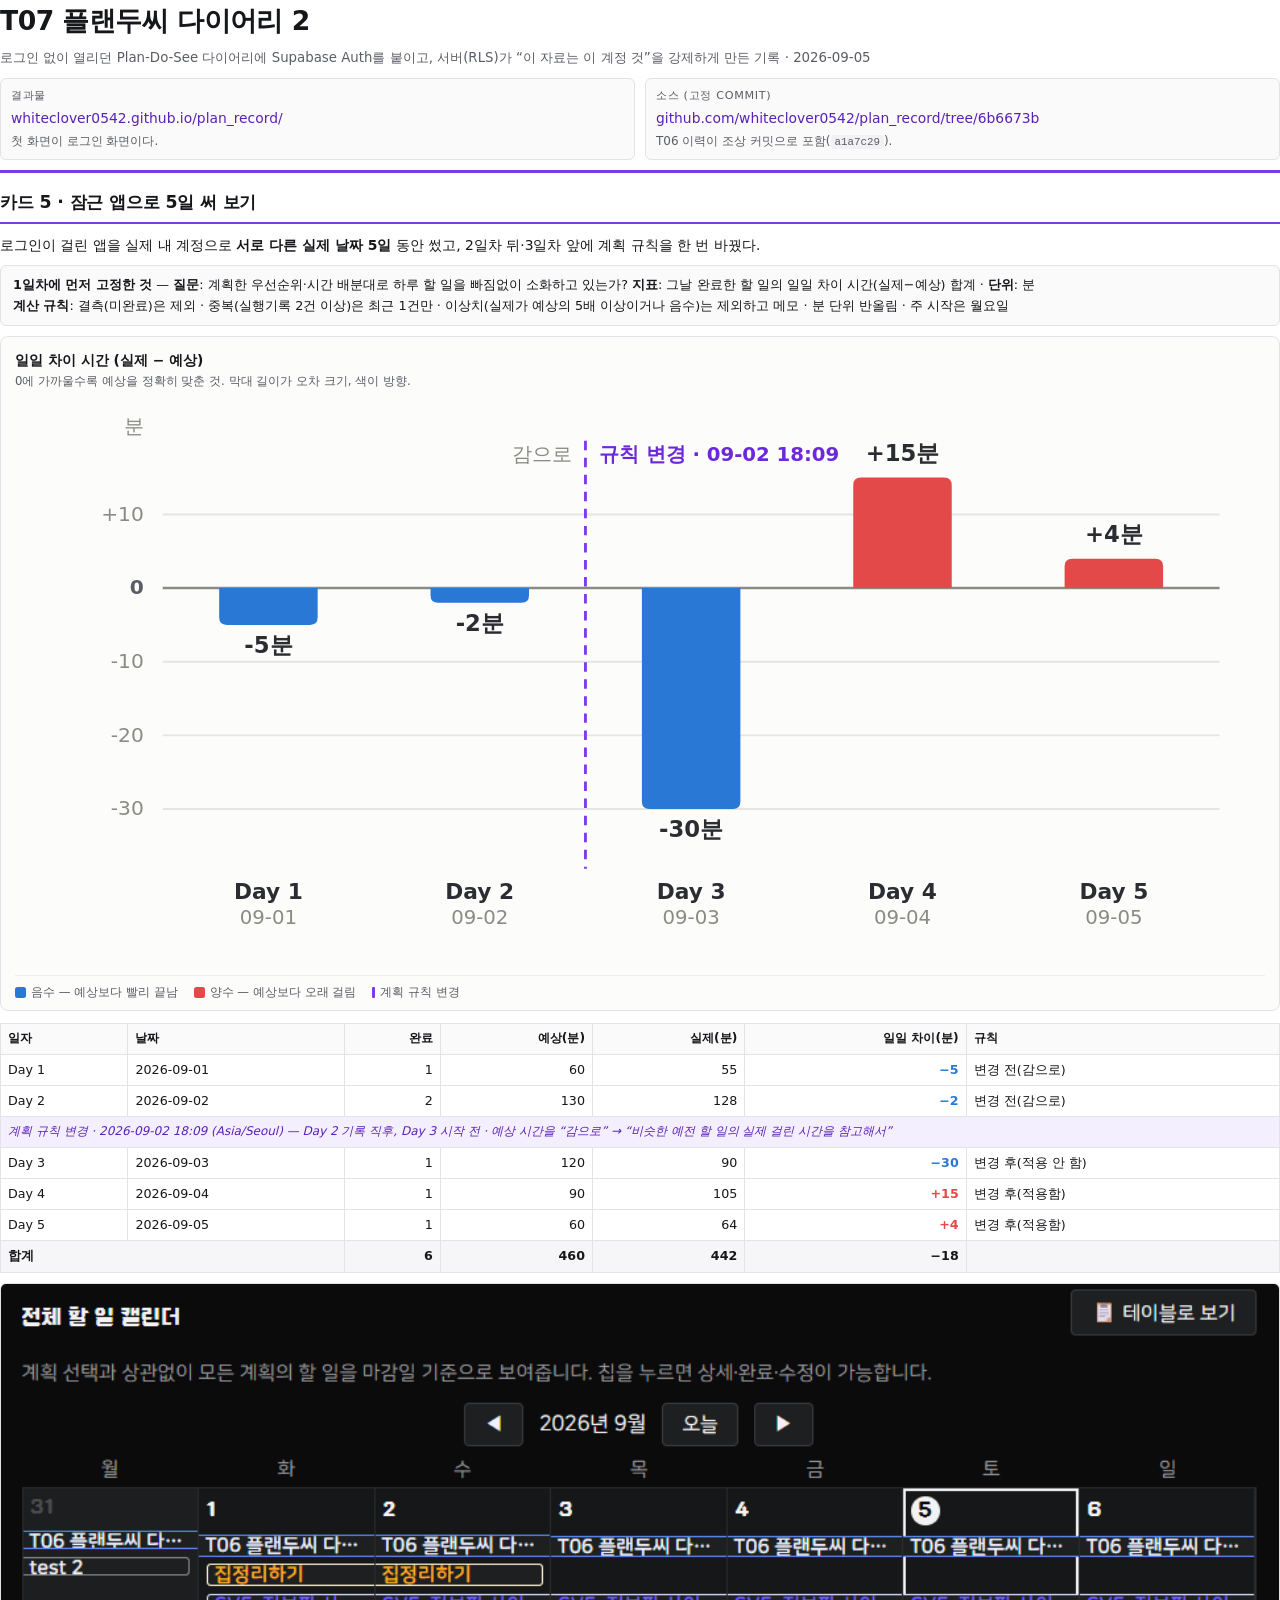
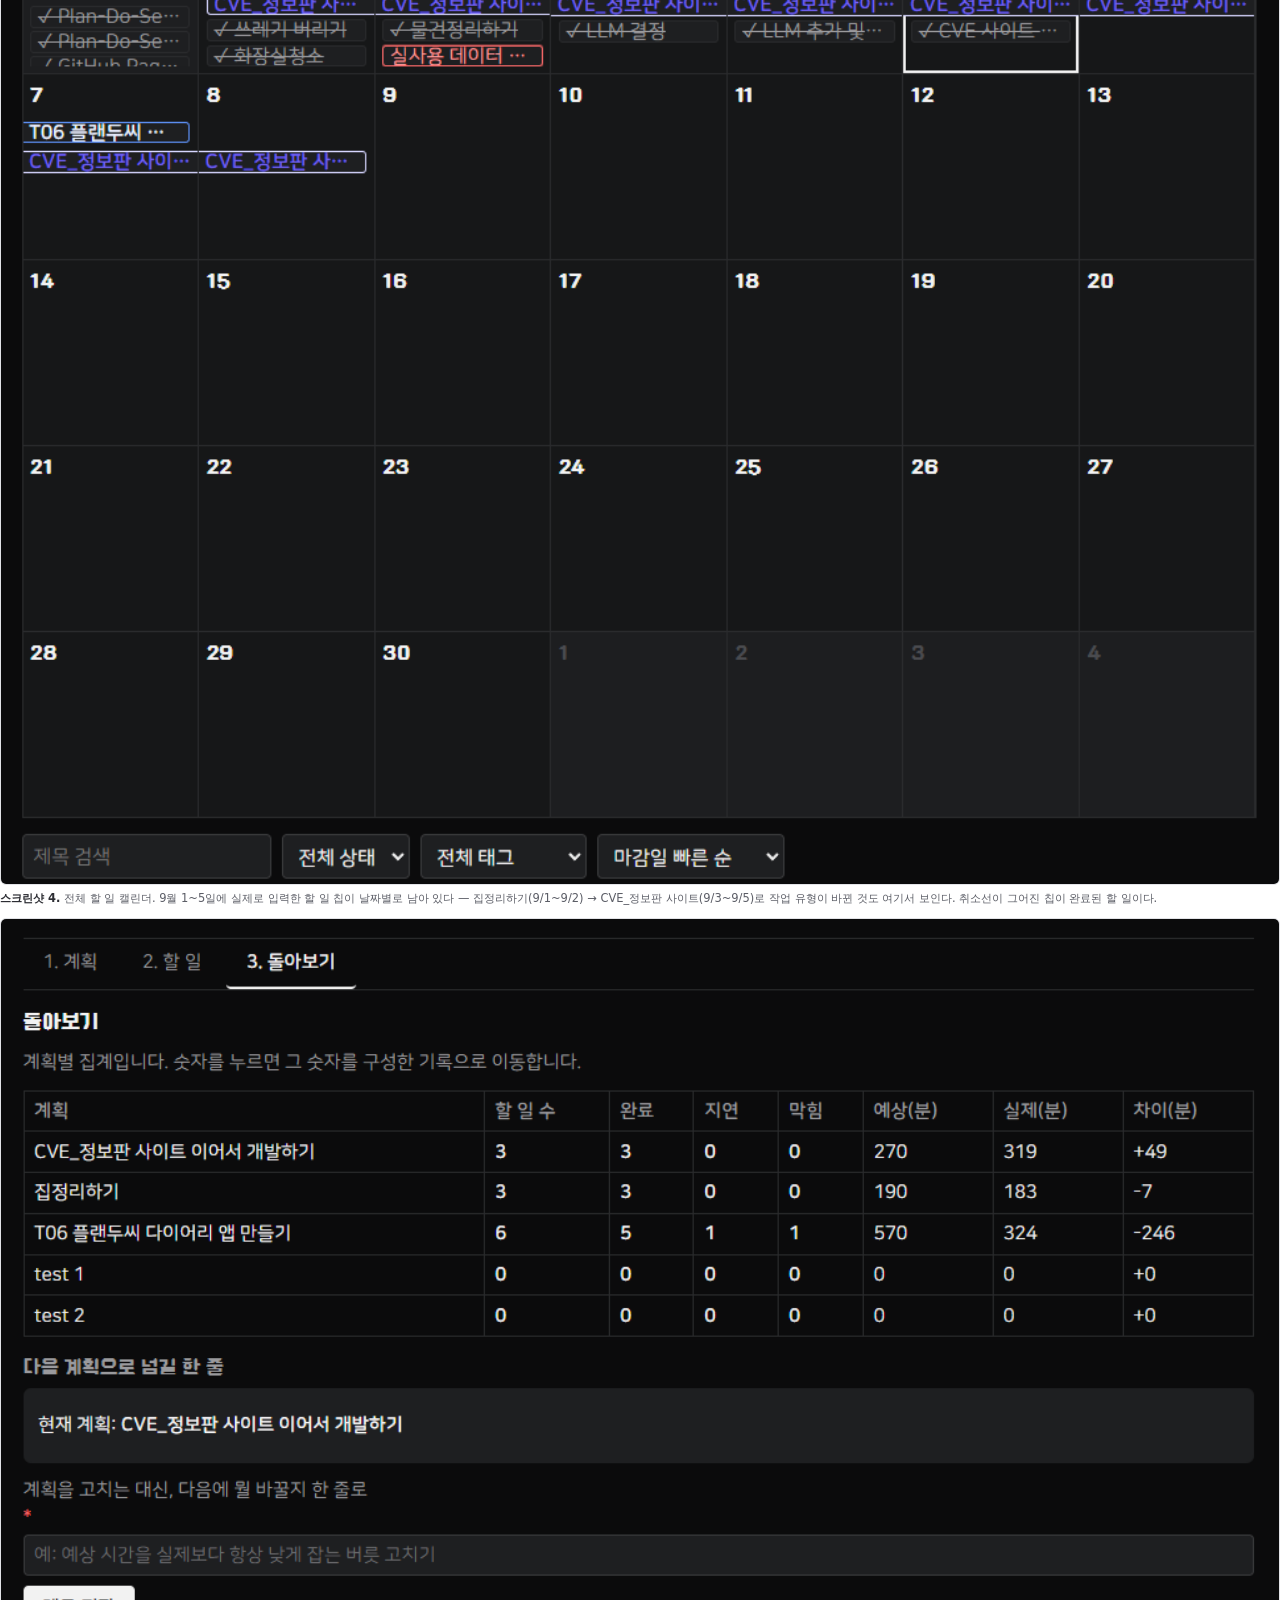
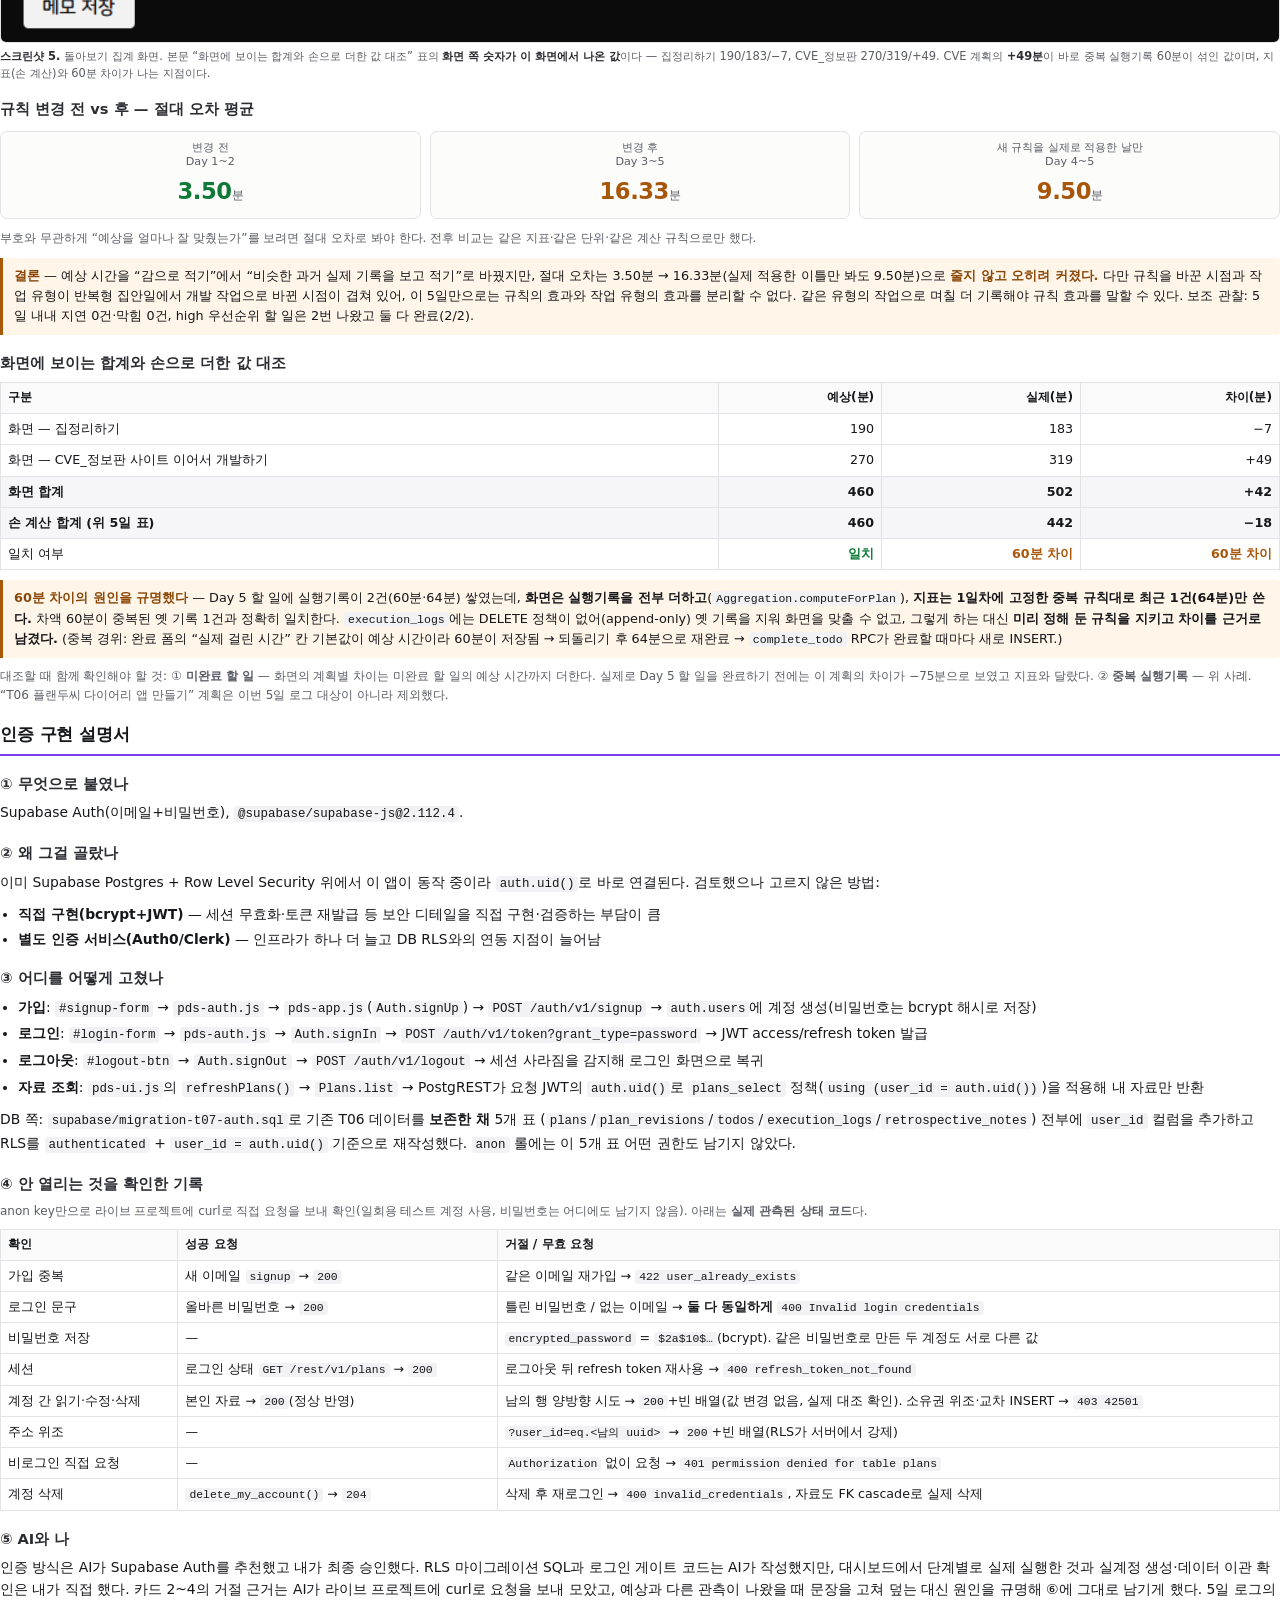
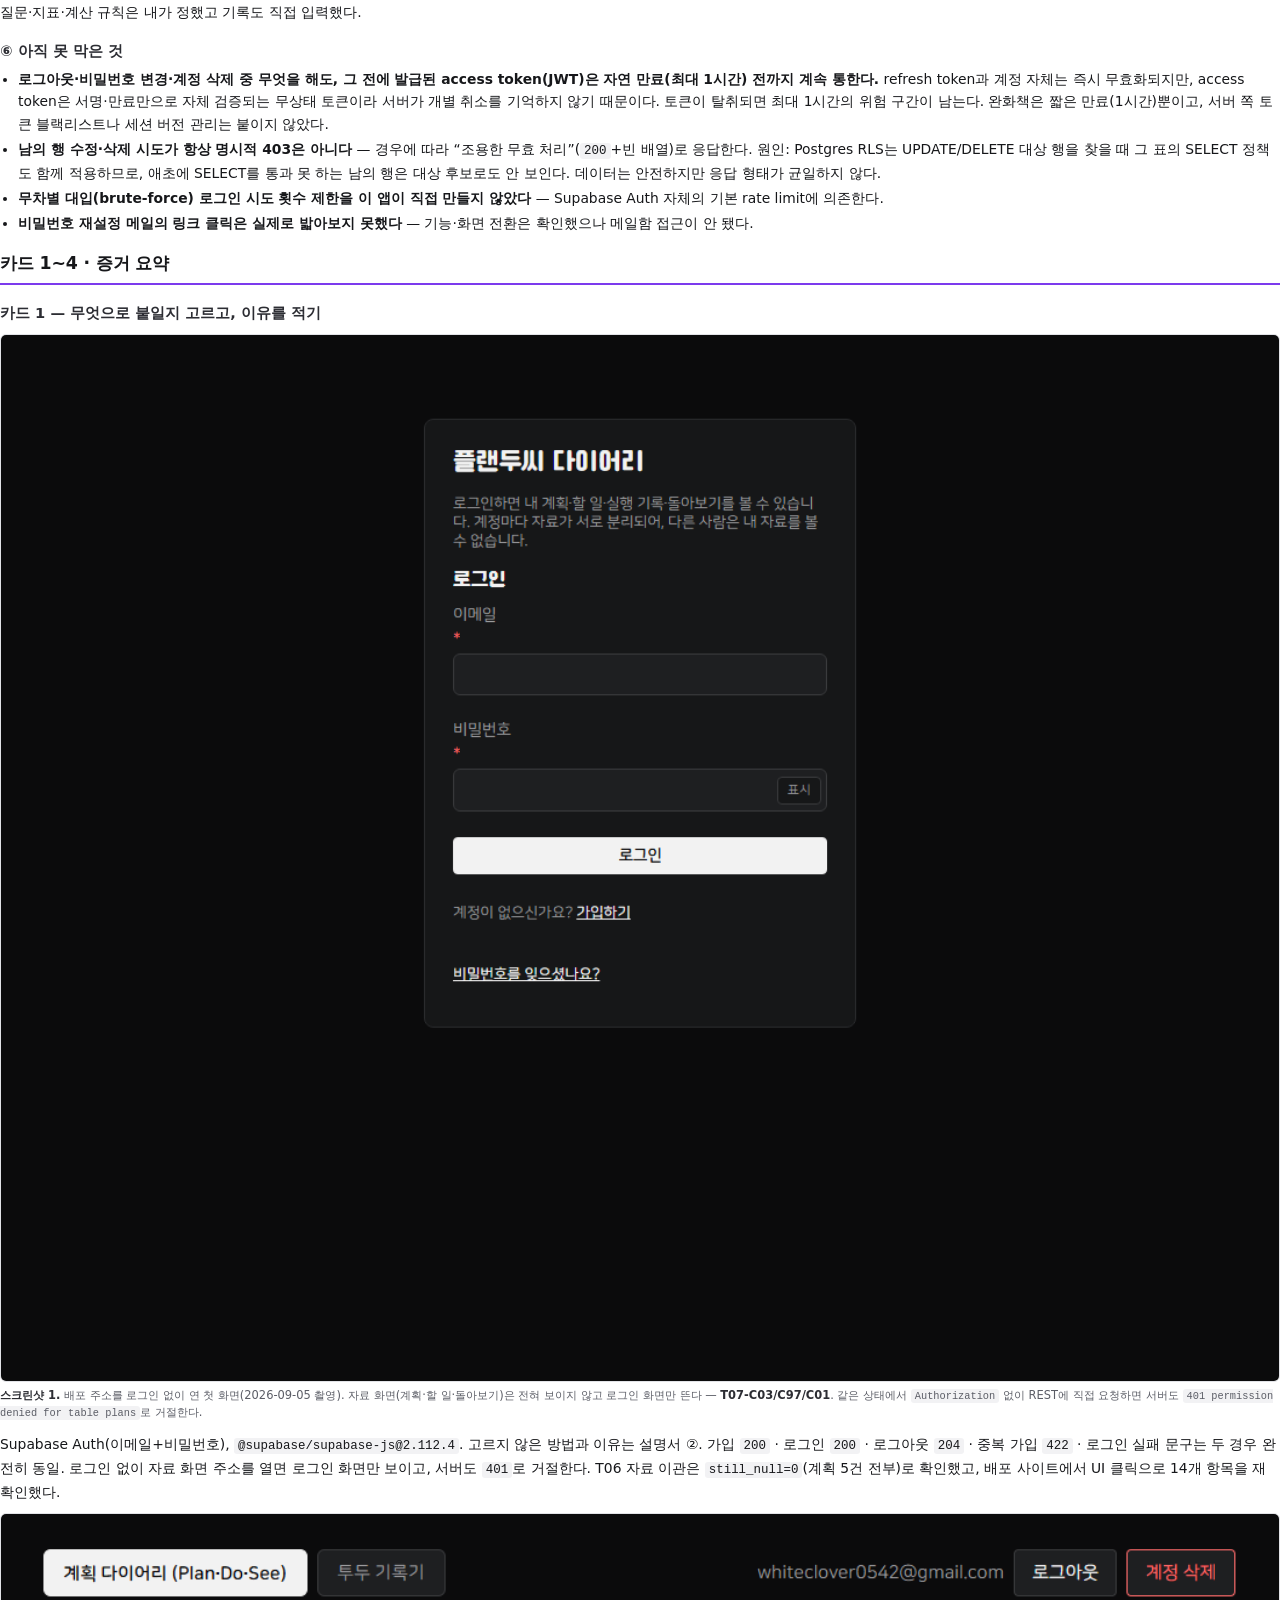
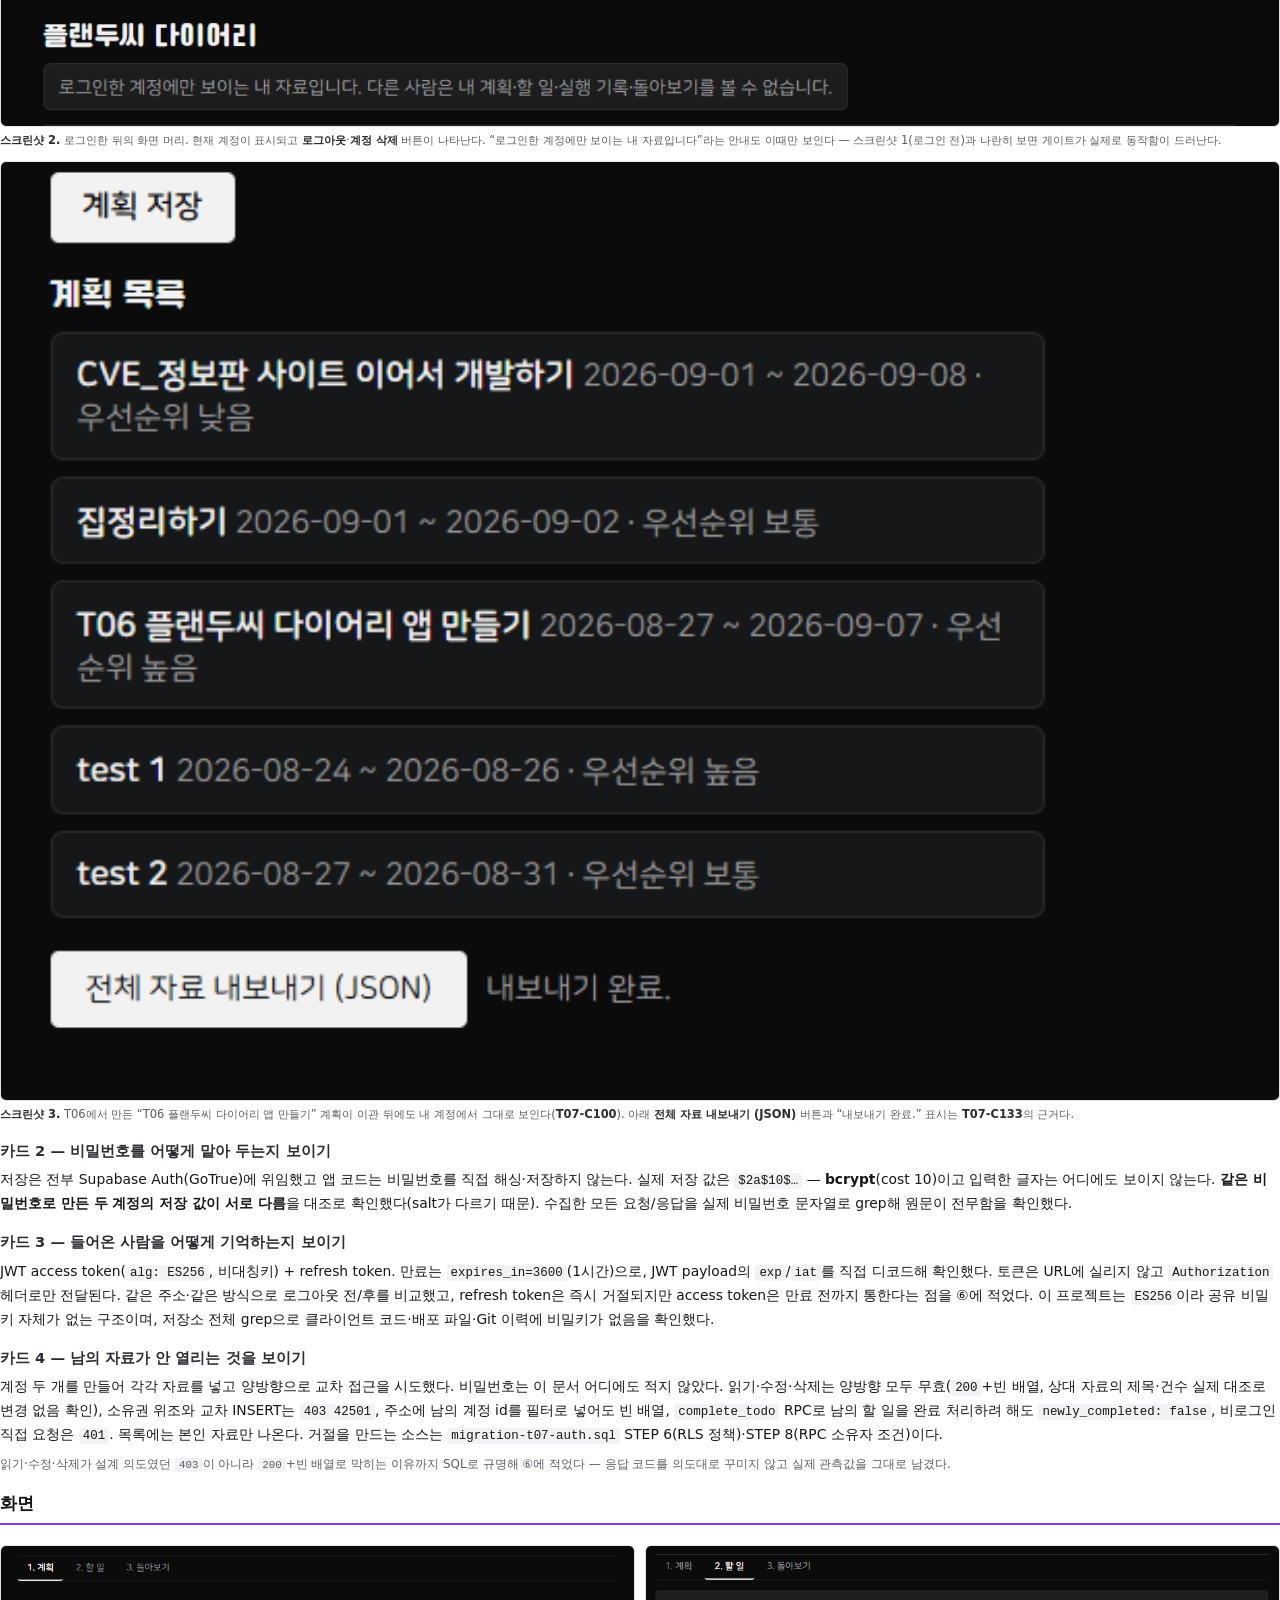
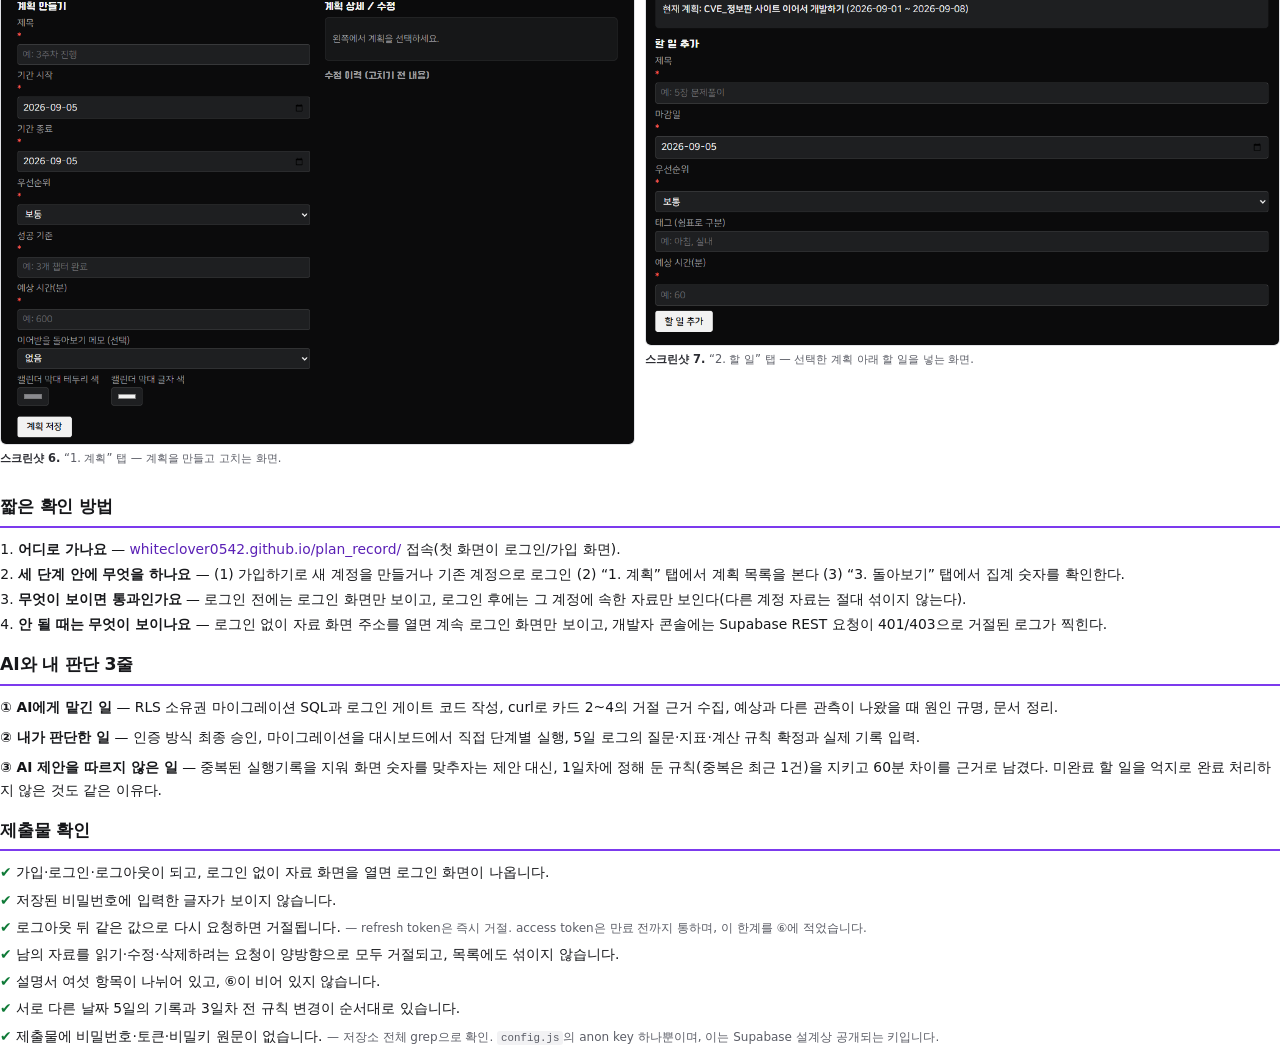
==== commit 2fe358e6: "T07: 제출 문서에 화면 스크린샷 7장 첨부 - 1 로그인 화면(배포 주소, 비로그인) — T07-C03/C97/C01 - 2 로그인 후 헤더(계정 표시·로그아웃·계정 삭제) —" ====
--- a/submission/submission.html
+++ b/submission/submission.html
@@ -69,6 +69,14 @@
   .note{font-size:9pt;color:var(--muted);}
   .avoid{break-inside:avoid;}
   .pb{break-before:page;}
+  .shot{break-inside:avoid;margin:10px 0 12px;}
+  .shot img{width:100%;border:1px solid var(--line);border-radius:6px;display:block;}
+  .shot .cap{font-size:8.6pt;color:var(--muted);margin-top:5px;line-height:1.45;}
+  .shot .cap b{color:#2c2d33;}
+  .shotgrid{display:flex;gap:10px;}
+  .shotgrid .shot{flex:1;margin:10px 0;}
+  .todo{background:#fff8f8;border:1px dashed #e0a0a0;border-radius:6px;padding:14px;
+        text-align:center;color:#a04040;font-size:9pt;}
   footer{margin-top:18px;padding-top:8px;border-top:1px solid var(--line);
          font-size:8.6pt;color:var(--muted);}
 </style>
@@ -159,6 +167,7 @@
 <tr class="total"><td colspan="2">합계</td><td class="n">6</td><td class="n">460</td><td class="n">442</td><td class="n">−18</td><td></td></tr>
 </tbody></table>
 
+<div class="shot"><img src="[data-uri]" alt="9월 할 일 캘린더 - 5일간의 실사용 흔적" /><div class="cap"><b>스크린샷 4.</b> 전체 할 일 캘린더. 9월 1~5일에 실제로 입력한 할 일 칩이 날짜별로 남아 있다 — 집정리하기(9/1~9/2) → CVE_정보판 사이트(9/3~9/5)로 작업 유형이 바뀐 것도 여기서 보인다. 취소선이 그어진 칩이 완료된 할 일이다.</div></div><div class="shot"><img src="[data-uri]" alt="돌아보기 계획별 집계표" /><div class="cap"><b>스크린샷 5.</b> 돌아보기 집계 화면. 본문 “화면에 보이는 합계와 손으로 더한 값 대조” 표의 <b>화면 쪽 숫자가 이 화면에서 나온 값</b>이다 — 집정리하기 190/183/−7, CVE_정보판 270/319/+49. CVE 계획의 <b>+49분</b>이 바로 중복 실행기록 60분이 섞인 값이며, 지표(손 계산)와 60분 차이가 나는 지점이다.</div></div>
 <h3>규칙 변경 전 vs 후 — 절대 오차 평균</h3>
 <div class="tiles">
   <div class="tile"><div class="lab">변경 전<br/>Day 1~2</div><div class="num" style="color:#0f7a37">3.50<span class="unit">분</span></div></div>
@@ -271,11 +280,19 @@
 <h2>카드 1~4 · 증거 요약</h2>
 
 <h3>카드 1 — 무엇으로 붙일지 고르고, 이유를 적기</h3>
+<div class="shot">
+<img src="[data-uri]" alt="배포된 사이트의 첫 화면 — 로그인 화면만 보인다" />
+<div class="cap"><b>스크린샷 1.</b> 배포 주소를 로그인 없이 연 첫 화면(2026-09-05 촬영).
+자료 화면(계획·할 일·돌아보기)은 전혀 보이지 않고 로그인 화면만 뜬다 — <b>T07-C03/C97/C01</b>.
+같은 상태에서 <code>Authorization</code> 없이 REST에 직접 요청하면 서버도 <code>401 permission denied for table plans</code>로 거절한다.</div>
+</div>
+
 <p>Supabase Auth(이메일+비밀번호), <code>@supabase/supabase-js@2.112.4</code>. 고르지 않은 방법과 이유는 설명서 ②.
    가입 <code>200</code> · 로그인 <code>200</code> · 로그아웃 <code>204</code> · 중복 가입 <code>422</code> ·
    로그인 실패 문구는 두 경우 완전히 동일. 로그인 없이 자료 화면 주소를 열면 로그인 화면만 보이고, 서버도 <code>401</code>로 거절한다.
    T06 자료 이관은 <code>still_null=0</code>(계획 5건 전부)로 확인했고, 배포 사이트에서 UI 클릭으로 14개 항목을 재확인했다.</p>
 
+<div class="shot"><img src="[data-uri]" alt="로그인 후 헤더 - 계정 표시, 로그아웃, 계정 삭제" /><div class="cap"><b>스크린샷 2.</b> 로그인한 뒤의 화면 머리. 현재 계정이 표시되고 <b>로그아웃</b>·<b>계정 삭제</b> 버튼이 나타난다. “로그인한 계정에만 보이는 내 자료입니다”라는 안내도 이때만 보인다 — 스크린샷 1(로그인 전)과 나란히 보면 게이트가 실제로 동작함이 드러난다.</div></div><div class="shot"><img src="[data-uri]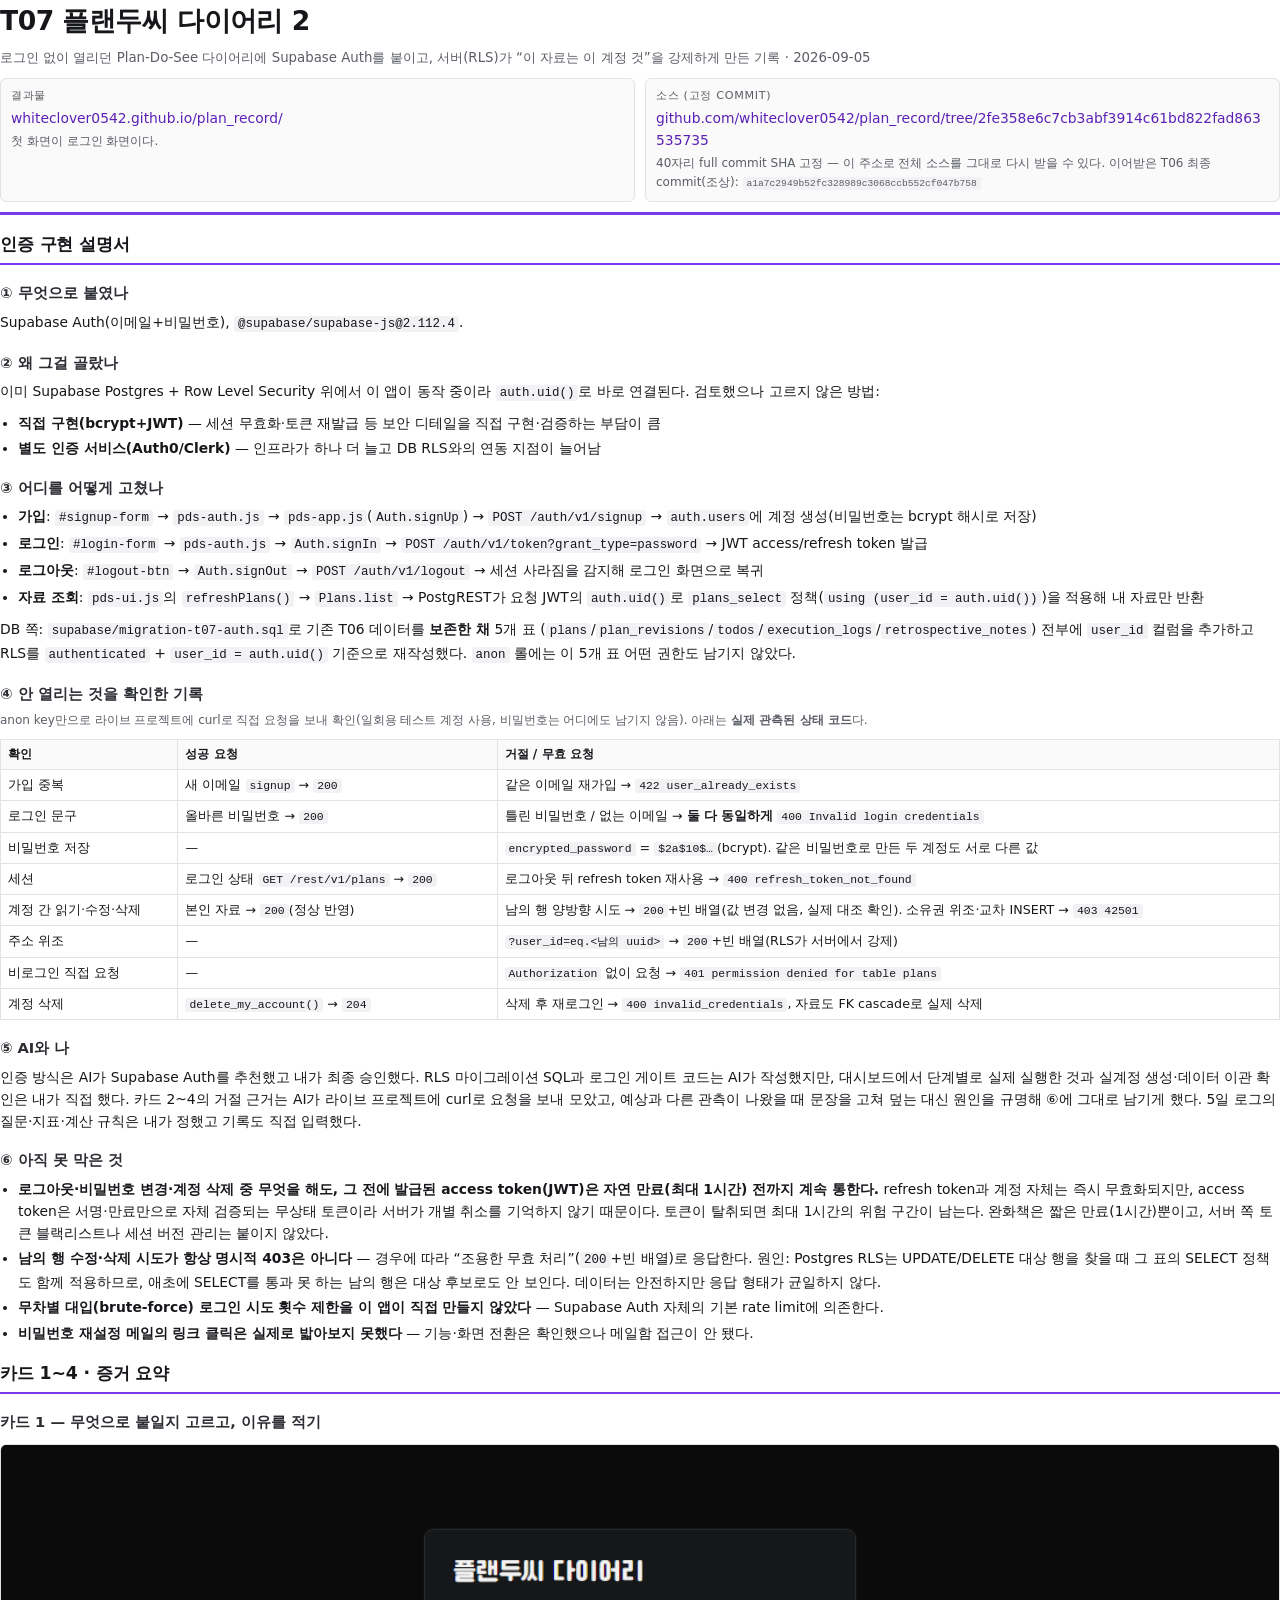
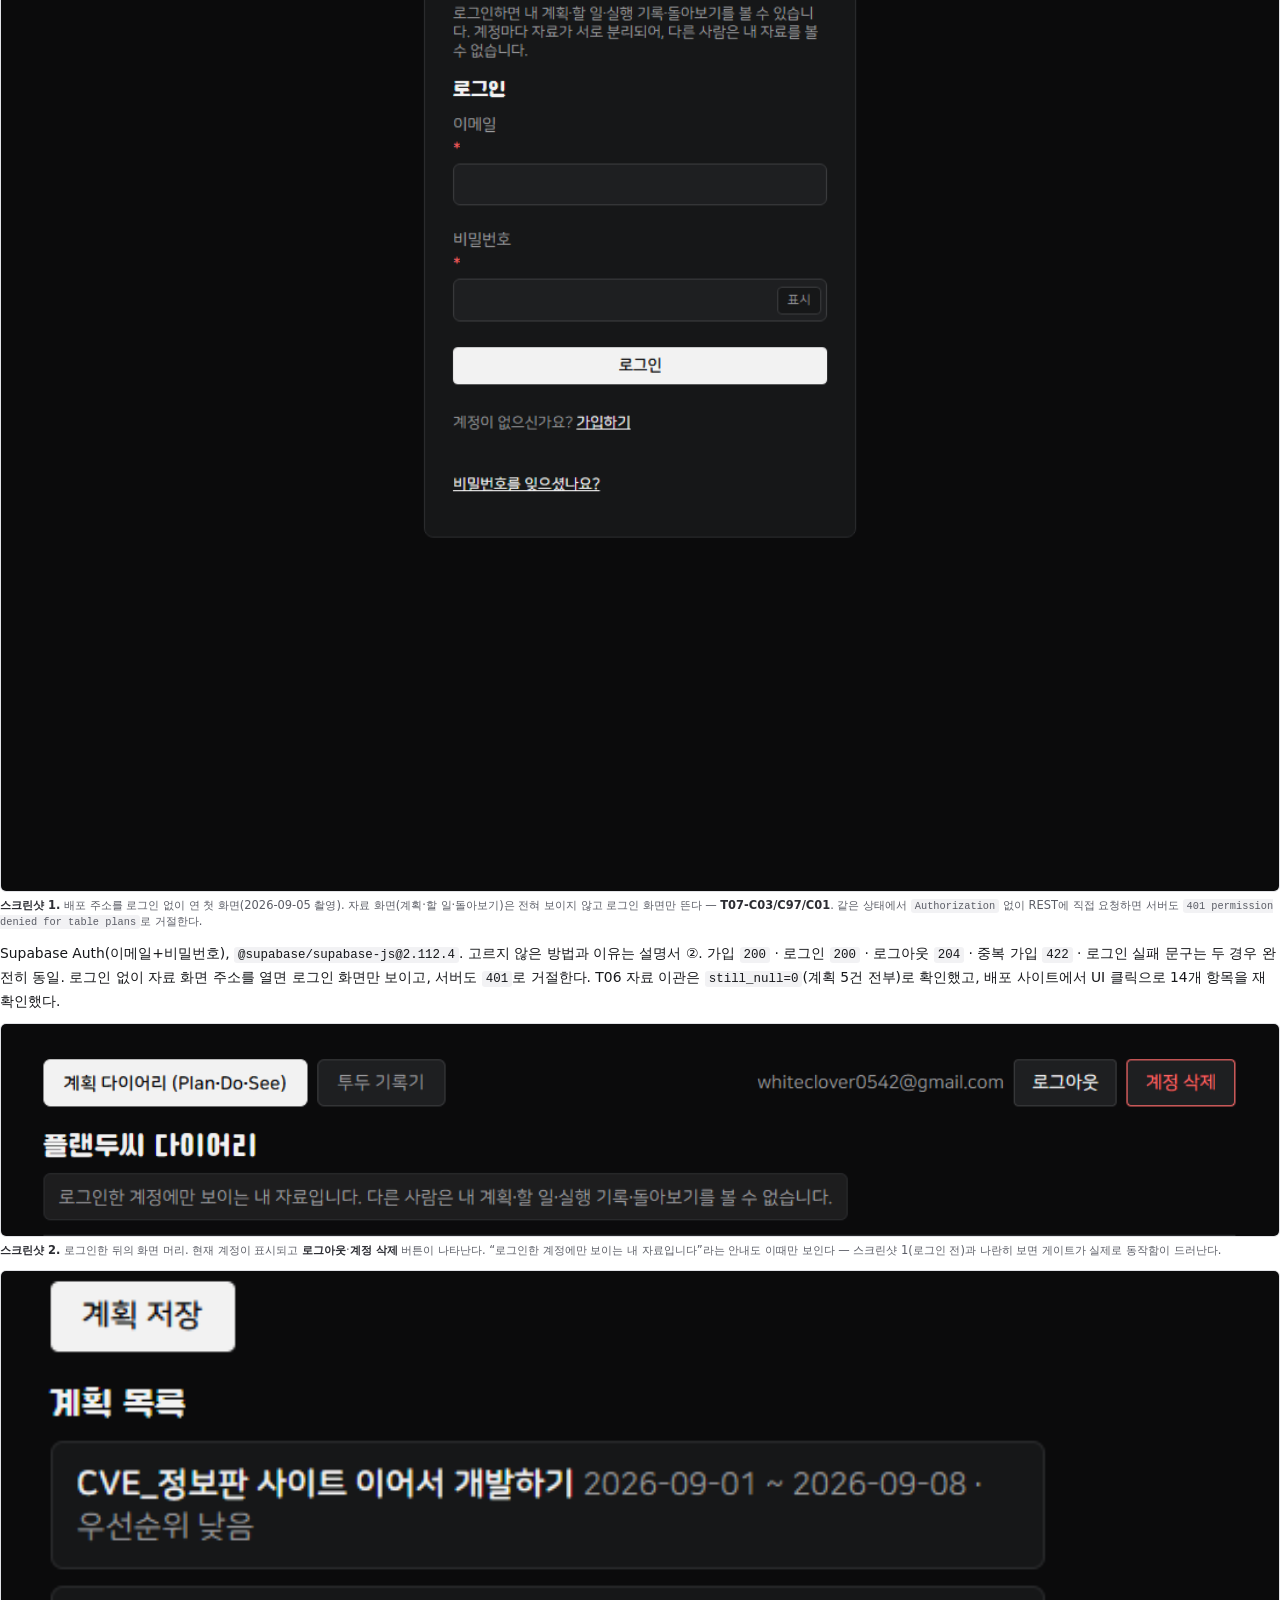
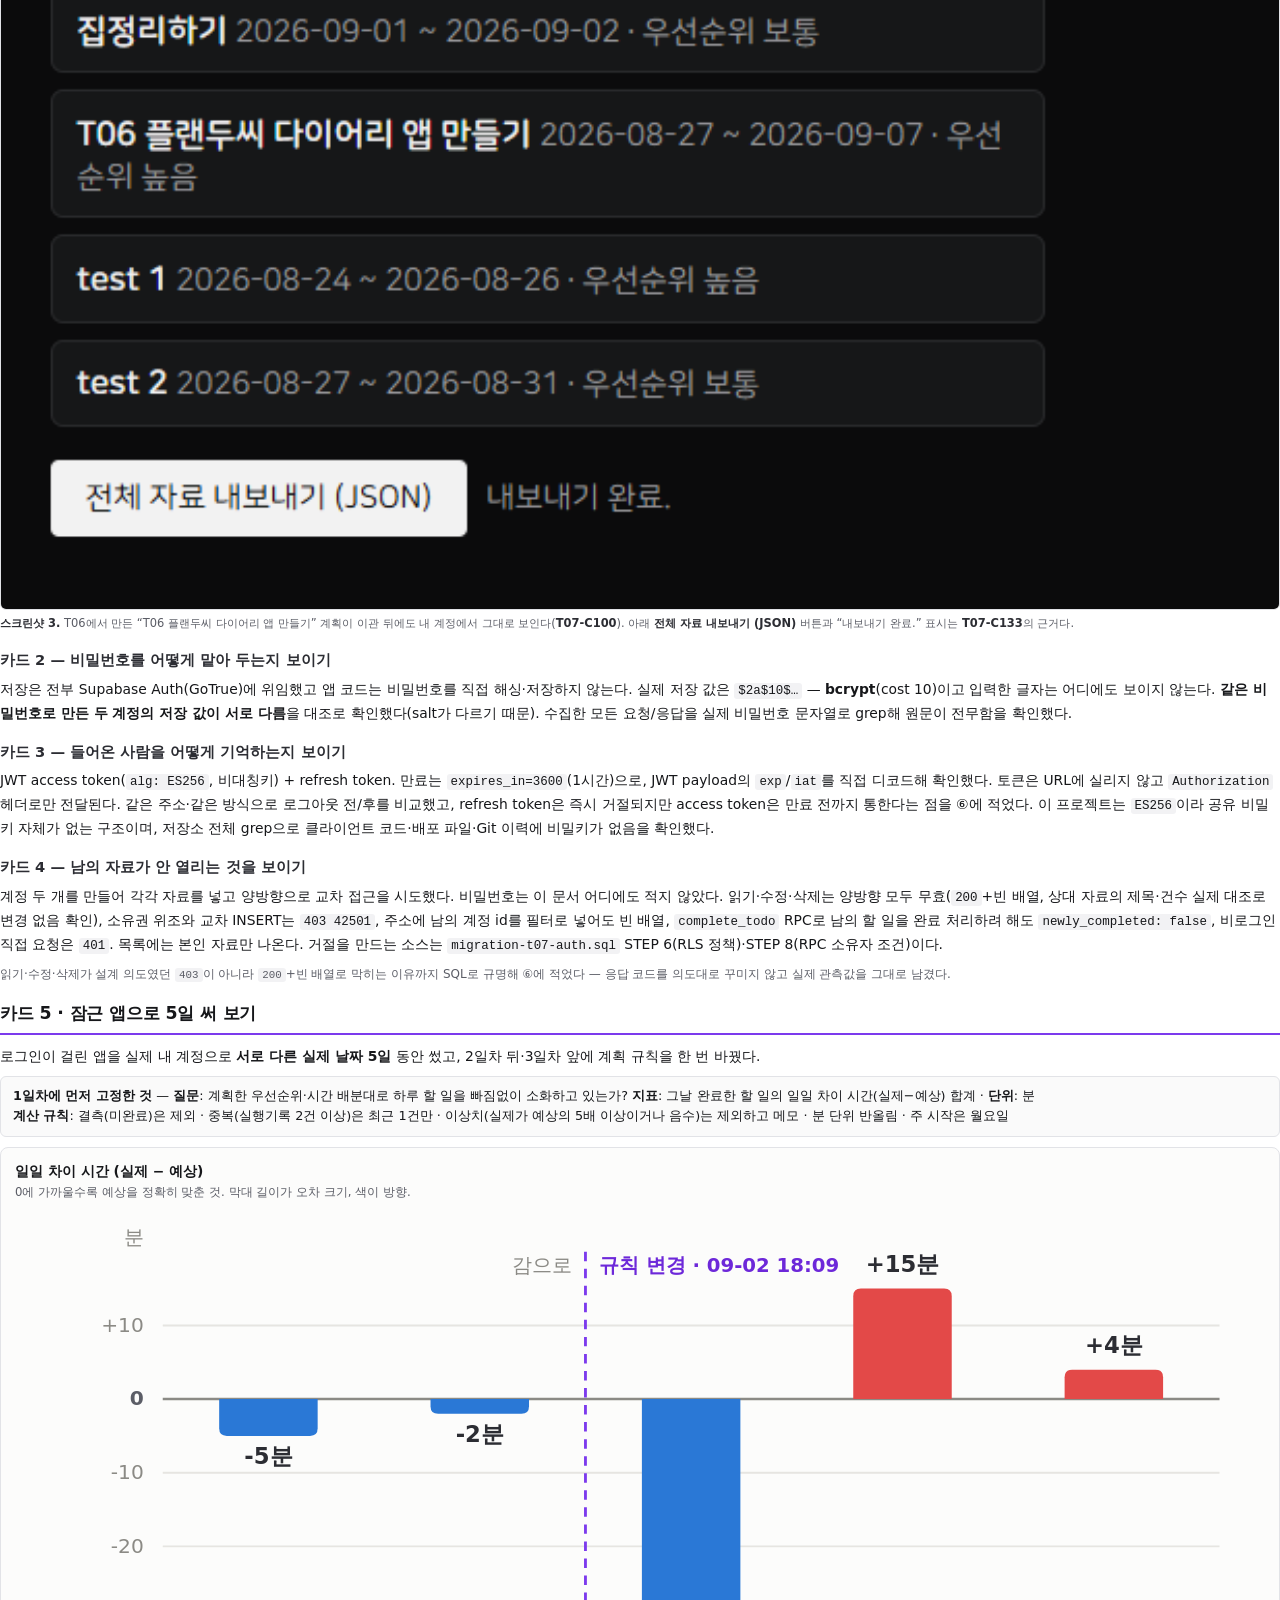
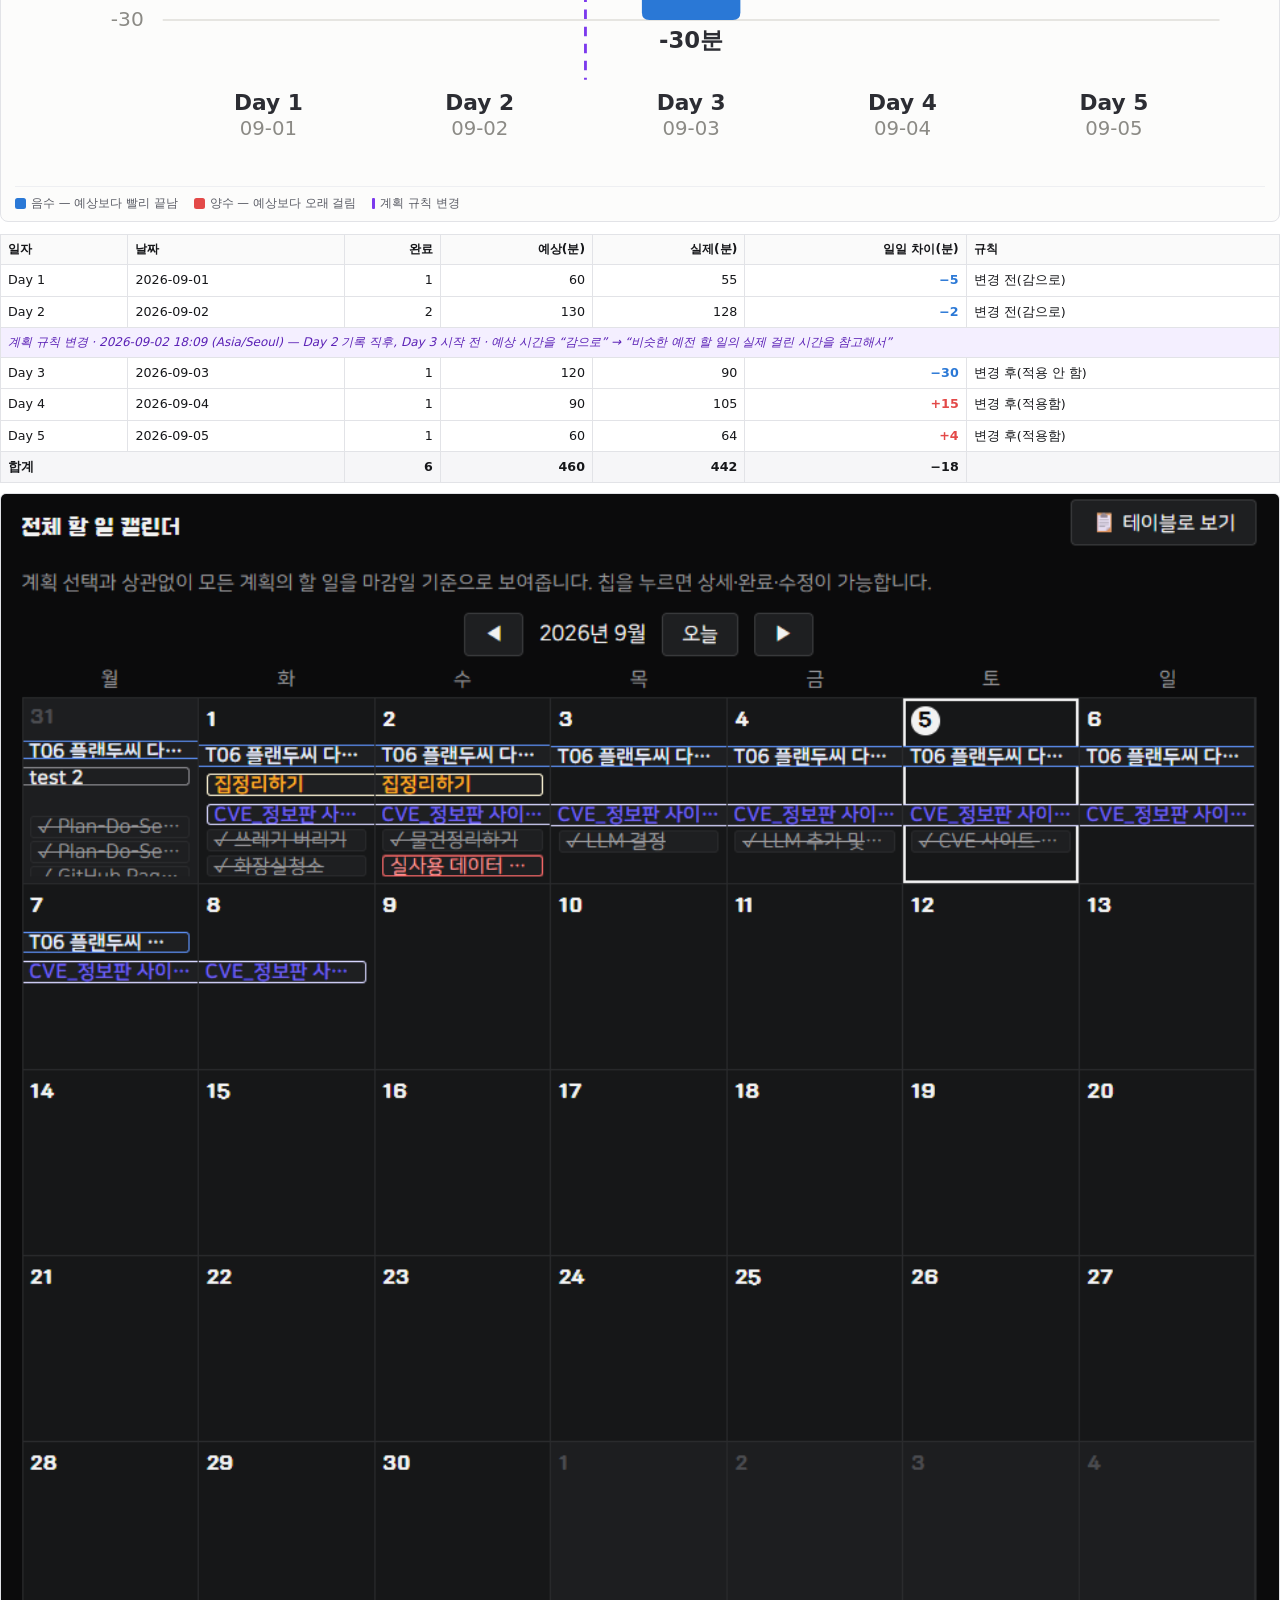
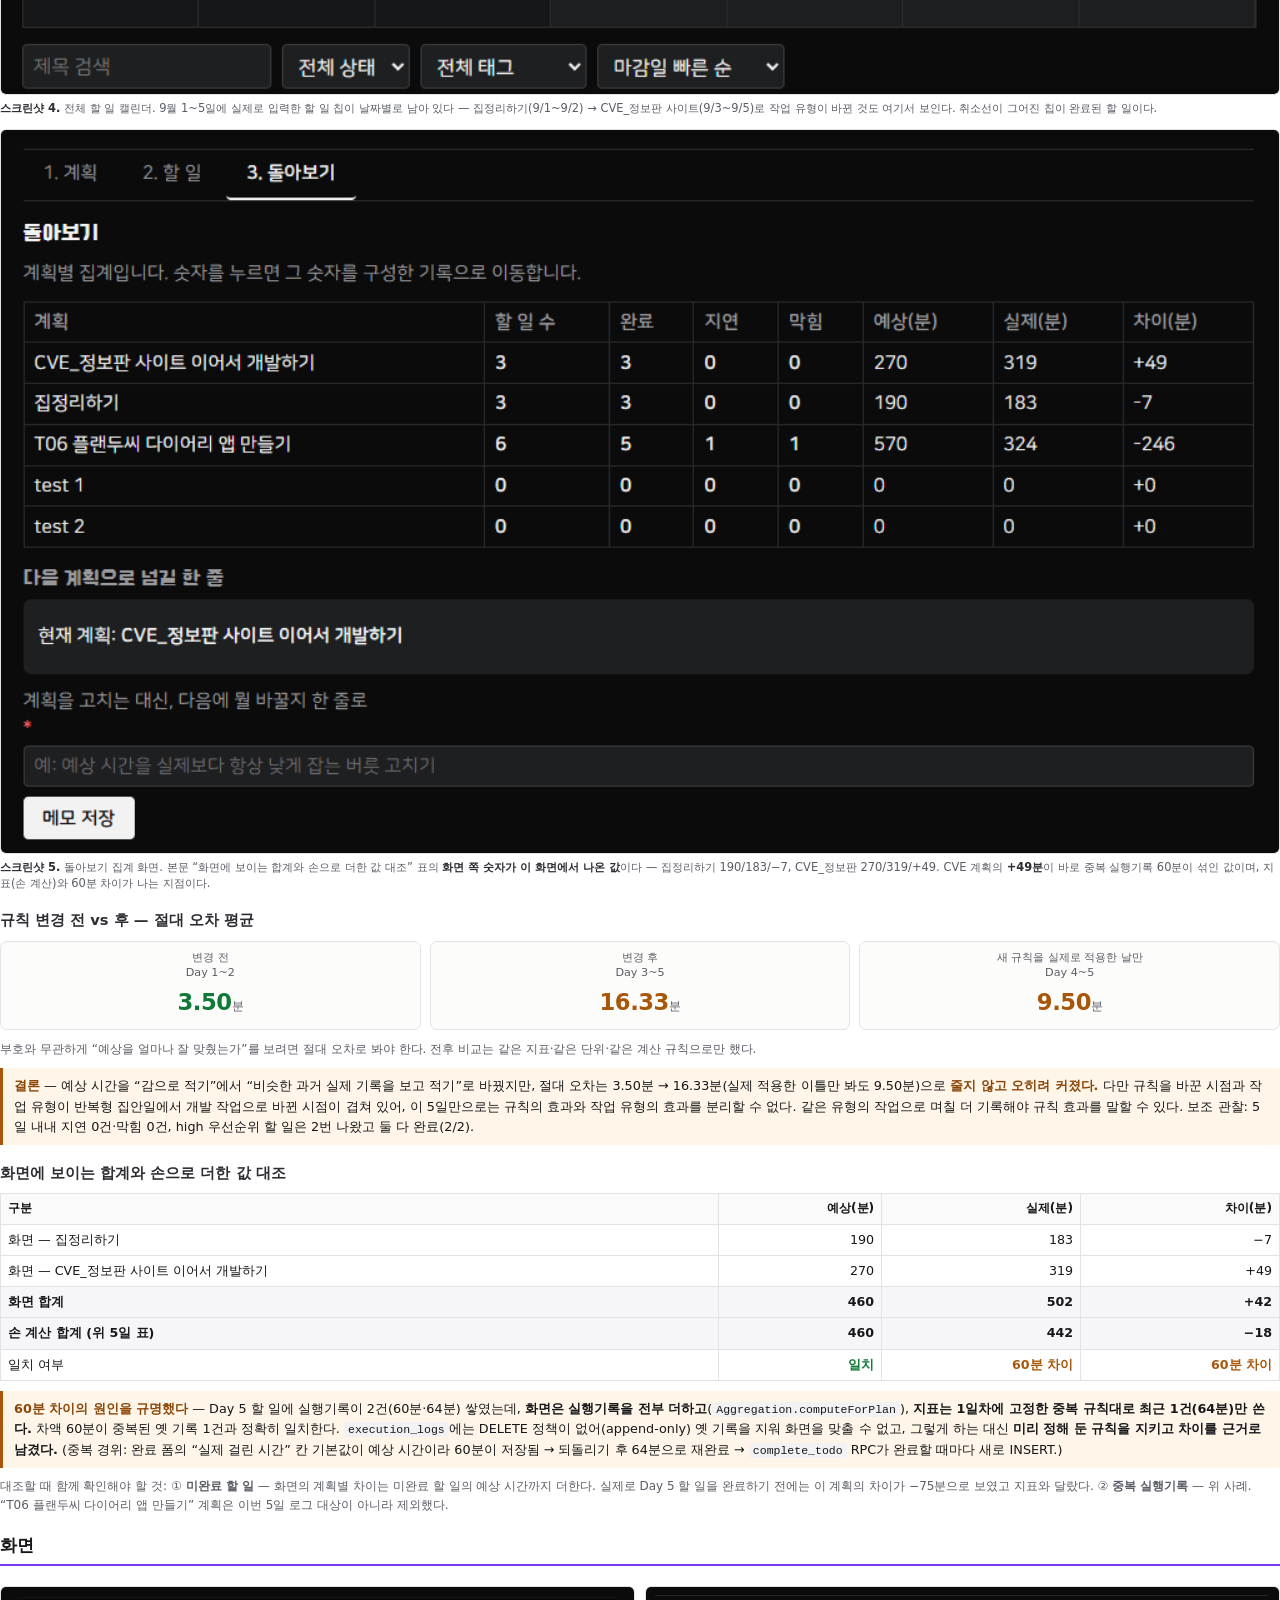
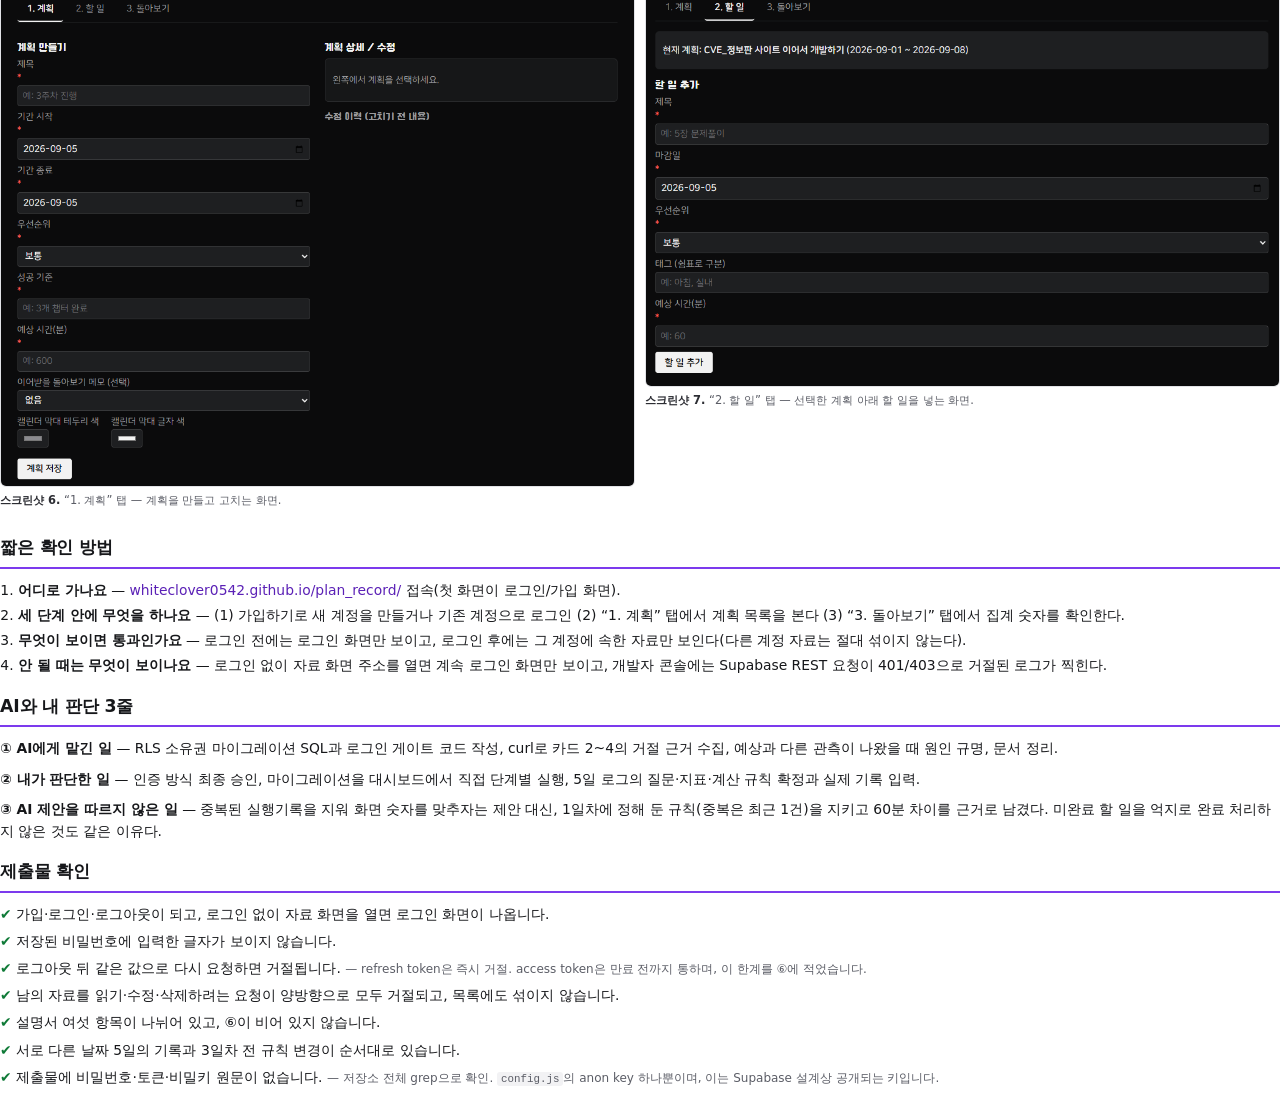
==== commit 8449e285: "T07: SUBMISSION.md에도 스크린샷 7장 추가 + 소스 주소를 40자리 full SHA로 고정 md에는 스크린샷이 빠져 있어 pdf와 내용이 달랐다. 같은 7장을 같은 " ====
--- a/submission/submission.html
+++ b/submission/submission.html
@@ -92,11 +92,114 @@
       <a href="https://whiteclover0542.github.io/plan_record/">whiteclover0542.github.io/plan_record/</a>
       <div class="note" style="margin-top:3px">첫 화면이 로그인 화면이다.</div></div>
     <div class="urlbox"><div class="k">소스 (고정 commit)</div>
-      <a href="https://github.com/whiteclover0542/plan_record/tree/6b6673b">github.com/whiteclover0542/plan_record/tree/6b6673b</a>
-      <div class="note" style="margin-top:3px">T06 이력이 조상 커밋으로 포함(<code>a1a7c29</code>).</div></div>
+      <a href="https://github.com/whiteclover0542/plan_record/tree/2fe358e6c7cb3abf3914c61bd822fad863535735">github.com/whiteclover0542/plan_record/tree/<wbr>2fe358e6c7cb3abf3914c61bd822fad863535735</a>
+      <div class="note" style="margin-top:3px">40자리 full commit SHA 고정 — 이 주소로 전체 소스를 그대로 다시 받을 수 있다. 이어받은 T06 최종 commit(조상): <code style="font-size:.8em">a1a7c2949b52fc328989c3068ccb552cf047b758</code></div></div>
   </div>
 </div>
 
+
+<section class="pb">
+<h2>인증 구현 설명서</h2>
+
+<h3>① 무엇으로 붙였나</h3>
+<p>Supabase Auth(이메일+비밀번호), <code>@supabase/supabase-js@2.112.4</code>.</p>
+
+<h3>② 왜 그걸 골랐나</h3>
+<p>이미 Supabase Postgres + Row Level Security 위에서 이 앱이 동작 중이라 <code>auth.uid()</code>로 바로 연결된다. 검토했으나 고르지 않은 방법:</p>
+<ul>
+<li><b>직접 구현(bcrypt+JWT)</b> — 세션 무효화·토큰 재발급 등 보안 디테일을 직접 구현·검증하는 부담이 큼</li>
+<li><b>별도 인증 서비스(Auth0/Clerk)</b> — 인프라가 하나 더 늘고 DB RLS와의 연동 지점이 늘어남</li>
+</ul>
+
+<h3>③ 어디를 어떻게 고쳤나</h3>
+<ul>
+<li><b>가입</b>: <code>#signup-form</code> → <code>pds-auth.js</code> → <code>pds-app.js</code>(<code>Auth.signUp</code>) → <code>POST /auth/v1/signup</code> → <code>auth.users</code>에 계정 생성(비밀번호는 bcrypt 해시로 저장)</li>
+<li><b>로그인</b>: <code>#login-form</code> → <code>pds-auth.js</code> → <code>Auth.signIn</code> → <code>POST /auth/v1/token?grant_type=password</code> → JWT access/refresh token 발급</li>
+<li><b>로그아웃</b>: <code>#logout-btn</code> → <code>Auth.signOut</code> → <code>POST /auth/v1/logout</code> → 세션 사라짐을 감지해 로그인 화면으로 복귀</li>
+<li><b>자료 조회</b>: <code>pds-ui.js</code>의 <code>refreshPlans()</code> → <code>Plans.list</code> → PostgREST가 요청 JWT의 <code>auth.uid()</code>로 <code>plans_select</code> 정책(<code>using (user_id = auth.uid())</code>)을 적용해 내 자료만 반환</li>
+</ul>
+<p>DB 쪽: <code>supabase/migration-t07-auth.sql</code>로 기존 T06 데이터를 <b>보존한 채</b> 5개 표
+(<code>plans</code>/<code>plan_revisions</code>/<code>todos</code>/<code>execution_logs</code>/<code>retrospective_notes</code>)
+전부에 <code>user_id</code> 컬럼을 추가하고 RLS를 <code>authenticated</code> + <code>user_id = auth.uid()</code> 기준으로 재작성했다.
+<code>anon</code> 롤에는 이 5개 표 어떤 권한도 남기지 않았다.</p>
+
+<h3>④ 안 열리는 것을 확인한 기록</h3>
+<p class="note">anon key만으로 라이브 프로젝트에 curl로 직접 요청을 보내 확인(일회용 테스트 계정 사용, 비밀번호는 어디에도 남기지 않음). 아래는 <b>실제 관측된 상태 코드</b>다.</p>
+<table>
+<thead><tr><th>확인</th><th>성공 요청</th><th>거절 / 무효 요청</th></tr></thead>
+<tbody>
+<tr><td>가입 중복</td><td>새 이메일 <code>signup</code> → <code>200</code></td><td>같은 이메일 재가입 → <code>422 user_already_exists</code></td></tr>
+<tr><td>로그인 문구</td><td>올바른 비밀번호 → <code>200</code></td><td>틀린 비밀번호 / 없는 이메일 → <b>둘 다 동일하게</b> <code>400 Invalid login credentials</code></td></tr>
+<tr><td>비밀번호 저장</td><td>—</td><td><code>encrypted_password</code> = <code>$2a$10$…</code>(bcrypt). 같은 비밀번호로 만든 두 계정도 서로 다른 값</td></tr>
+<tr><td>세션</td><td>로그인 상태 <code>GET /rest/v1/plans</code> → <code>200</code></td><td>로그아웃 뒤 refresh token 재사용 → <code>400 refresh_token_not_found</code></td></tr>
+<tr><td>계정 간 읽기·수정·삭제</td><td>본인 자료 → <code>200</code>(정상 반영)</td><td>남의 행 양방향 시도 → <code>200</code>+빈 배열(값 변경 없음, 실제 대조 확인). 소유권 위조·교차 INSERT → <code>403 42501</code></td></tr>
+<tr><td>주소 위조</td><td>—</td><td><code>?user_id=eq.&lt;남의 uuid&gt;</code> → <code>200</code>+빈 배열(RLS가 서버에서 강제)</td></tr>
+<tr><td>비로그인 직접 요청</td><td>—</td><td><code>Authorization</code> 없이 요청 → <code>401 permission denied for table plans</code></td></tr>
+<tr><td>계정 삭제</td><td><code>delete_my_account()</code> → <code>204</code></td><td>삭제 후 재로그인 → <code>400 invalid_credentials</code>, 자료도 FK cascade로 실제 삭제</td></tr>
+</tbody></table>
+
+<h3>⑤ AI와 나</h3>
+<p>인증 방식은 AI가 Supabase Auth를 추천했고 내가 최종 승인했다. RLS 마이그레이션 SQL과 로그인 게이트 코드는 AI가 작성했지만,
+   대시보드에서 단계별로 실제 실행한 것과 실계정 생성·데이터 이관 확인은 내가 직접 했다.
+   카드 2~4의 거절 근거는 AI가 라이브 프로젝트에 curl로 요청을 보내 모았고,
+   예상과 다른 관측이 나왔을 때 문장을 고쳐 덮는 대신 원인을 규명해 ⑥에 그대로 남기게 했다.
+   5일 로그의 질문·지표·계산 규칙은 내가 정했고 기록도 직접 입력했다.</p>
+
+<h3>⑥ 아직 못 막은 것</h3>
+<ul>
+<li><b>로그아웃·비밀번호 변경·계정 삭제 중 무엇을 해도, 그 전에 발급된 access token(JWT)은 자연 만료(최대 1시간) 전까지 계속 통한다.</b>
+    refresh token과 계정 자체는 즉시 무효화되지만, access token은 서명·만료만으로 자체 검증되는 무상태 토큰이라
+    서버가 개별 취소를 기억하지 않기 때문이다. 토큰이 탈취되면 최대 1시간의 위험 구간이 남는다.
+    완화책은 짧은 만료(1시간)뿐이고, 서버 쪽 토큰 블랙리스트나 세션 버전 관리는 붙이지 않았다.</li>
+<li><b>남의 행 수정·삭제 시도가 항상 명시적 403은 아니다</b> — 경우에 따라 “조용한 무효 처리”(<code>200</code>+빈 배열)로 응답한다.
+    원인: Postgres RLS는 UPDATE/DELETE 대상 행을 찾을 때 그 표의 SELECT 정책도 함께 적용하므로,
+    애초에 SELECT를 통과 못 하는 남의 행은 대상 후보로도 안 보인다. 데이터는 안전하지만 응답 형태가 균일하지 않다.</li>
+<li><b>무차별 대입(brute-force) 로그인 시도 횟수 제한을 이 앱이 직접 만들지 않았다</b> — Supabase Auth 자체의 기본 rate limit에 의존한다.</li>
+<li><b>비밀번호 재설정 메일의 링크 클릭은 실제로 밟아보지 못했다</b> — 기능·화면 전환은 확인했으나 메일함 접근이 안 됐다.</li>
+</ul>
+</section>
+
+<section class="pb">
+<h2>카드 1~4 · 증거 요약</h2>
+
+<h3>카드 1 — 무엇으로 붙일지 고르고, 이유를 적기</h3>
+<div class="shot">
+<img src="[data-uri]" alt="배포된 사이트의 첫 화면 — 로그인 화면만 보인다" />
+<div class="cap"><b>스크린샷 1.</b> 배포 주소를 로그인 없이 연 첫 화면(2026-09-05 촬영).
+자료 화면(계획·할 일·돌아보기)은 전혀 보이지 않고 로그인 화면만 뜬다 — <b>T07-C03/C97/C01</b>.
+같은 상태에서 <code>Authorization</code> 없이 REST에 직접 요청하면 서버도 <code>401 permission denied for table plans</code>로 거절한다.</div>
+</div>
+
+<p>Supabase Auth(이메일+비밀번호), <code>@supabase/supabase-js@2.112.4</code>. 고르지 않은 방법과 이유는 설명서 ②.
+   가입 <code>200</code> · 로그인 <code>200</code> · 로그아웃 <code>204</code> · 중복 가입 <code>422</code> ·
+   로그인 실패 문구는 두 경우 완전히 동일. 로그인 없이 자료 화면 주소를 열면 로그인 화면만 보이고, 서버도 <code>401</code>로 거절한다.
+   T06 자료 이관은 <code>still_null=0</code>(계획 5건 전부)로 확인했고, 배포 사이트에서 UI 클릭으로 14개 항목을 재확인했다.</p>
+
+<div class="shot"><img src="[data-uri]" alt="로그인 후 헤더 - 계정 표시, 로그아웃, 계정 삭제" /><div class="cap"><b>스크린샷 2.</b> 로그인한 뒤의 화면 머리. 현재 계정이 표시되고 <b>로그아웃</b>·<b>계정 삭제</b> 버튼이 나타난다. “로그인한 계정에만 보이는 내 자료입니다”라는 안내도 이때만 보인다 — 스크린샷 1(로그인 전)과 나란히 보면 게이트가 실제로 동작함이 드러난다.</div></div><div class="shot"><img src="[data-uri]" alt="계획 목록과 내보내기 버튼" /><div class="cap"><b>스크린샷 3.</b> T06에서 만든 “T06 플랜두씨 다이어리 앱 만들기” 계획이 이관 뒤에도 내 계정에서 그대로 보인다(<b>T07-C100</b>). 아래 <b>전체 자료 내보내기 (JSON)</b> 버튼과 “내보내기 완료.” 표시는 <b>T07-C133</b>의 근거다.</div></div>
+<h3>카드 2 — 비밀번호를 어떻게 맡아 두는지 보이기</h3>
+<p>저장은 전부 Supabase Auth(GoTrue)에 위임했고 앱 코드는 비밀번호를 직접 해싱·저장하지 않는다.
+   실제 저장 값은 <code>$2a$10$…</code> — <b>bcrypt</b>(cost 10)이고 입력한 글자는 어디에도 보이지 않는다.
+   <b>같은 비밀번호로 만든 두 계정의 저장 값이 서로 다름</b>을 대조로 확인했다(salt가 다르기 때문).
+   수집한 모든 요청/응답을 실제 비밀번호 문자열로 grep해 원문이 전무함을 확인했다.</p>
+
+<h3>카드 3 — 들어온 사람을 어떻게 기억하는지 보이기</h3>
+<p>JWT access token(<code>alg: ES256</code>, 비대칭키) + refresh token. 만료는 <code>expires_in=3600</code>(1시간)으로,
+   JWT payload의 <code>exp</code>/<code>iat</code>를 직접 디코드해 확인했다. 토큰은 URL에 실리지 않고
+   <code>Authorization</code> 헤더로만 전달된다. 같은 주소·같은 방식으로 로그아웃 전/후를 비교했고,
+   refresh token은 즉시 거절되지만 access token은 만료 전까지 통한다는 점을 ⑥에 적었다.
+   이 프로젝트는 <code>ES256</code>이라 공유 비밀키 자체가 없는 구조이며, 저장소 전체 grep으로
+   클라이언트 코드·배포 파일·Git 이력에 비밀키가 없음을 확인했다.</p>
+
+<h3>카드 4 — 남의 자료가 안 열리는 것을 보이기</h3>
+<p>계정 두 개를 만들어 각각 자료를 넣고 양방향으로 교차 접근을 시도했다. 비밀번호는 이 문서 어디에도 적지 않았다.
+   읽기·수정·삭제는 양방향 모두 무효(<code>200</code>+빈 배열, 상대 자료의 제목·건수 실제 대조로 변경 없음 확인),
+   소유권 위조와 교차 INSERT는 <code>403 42501</code>, 주소에 남의 계정 id를 필터로 넣어도 빈 배열,
+   <code>complete_todo</code> RPC로 남의 할 일을 완료 처리하려 해도 <code>newly_completed: false</code>,
+   비로그인 직접 요청은 <code>401</code>. 목록에는 본인 자료만 나온다.
+   거절을 만드는 소스는 <code>migration-t07-auth.sql</code> STEP 6(RLS 정책)·STEP 8(RPC 소유자 조건)이다.</p>
+<p class="note">읽기·수정·삭제가 설계 의도였던 <code>403</code>이 아니라 <code>200</code>+빈 배열로 막히는 이유까지
+   SQL로 규명해 ⑥에 적었다 — 응답 코드를 의도대로 꾸미지 않고 실제 관측값을 그대로 남겼다.</p>
+</section>
 <section>
 <h2>카드 5 · 잠근 앱으로 5일 써 보기</h2>
 <p>로그인이 걸린 앱을 실제 내 계정으로 <strong>서로 다른 실제 날짜 5일</strong> 동안 썼고,
@@ -215,109 +318,6 @@
    ② <b>중복 실행기록</b> — 위 사례. “T06 플랜두씨 다이어리 앱 만들기” 계획은 이번 5일 로그 대상이 아니라 제외했다.</p>
 </section>
 
-<section class="pb">
-<h2>인증 구현 설명서</h2>
-
-<h3>① 무엇으로 붙였나</h3>
-<p>Supabase Auth(이메일+비밀번호), <code>@supabase/supabase-js@2.112.4</code>.</p>
-
-<h3>② 왜 그걸 골랐나</h3>
-<p>이미 Supabase Postgres + Row Level Security 위에서 이 앱이 동작 중이라 <code>auth.uid()</code>로 바로 연결된다. 검토했으나 고르지 않은 방법:</p>
-<ul>
-<li><b>직접 구현(bcrypt+JWT)</b> — 세션 무효화·토큰 재발급 등 보안 디테일을 직접 구현·검증하는 부담이 큼</li>
-<li><b>별도 인증 서비스(Auth0/Clerk)</b> — 인프라가 하나 더 늘고 DB RLS와의 연동 지점이 늘어남</li>
-</ul>
-
-<h3>③ 어디를 어떻게 고쳤나</h3>
-<ul>
-<li><b>가입</b>: <code>#signup-form</code> → <code>pds-auth.js</code> → <code>pds-app.js</code>(<code>Auth.signUp</code>) → <code>POST /auth/v1/signup</code> → <code>auth.users</code>에 계정 생성(비밀번호는 bcrypt 해시로 저장)</li>
-<li><b>로그인</b>: <code>#login-form</code> → <code>pds-auth.js</code> → <code>Auth.signIn</code> → <code>POST /auth/v1/token?grant_type=password</code> → JWT access/refresh token 발급</li>
-<li><b>로그아웃</b>: <code>#logout-btn</code> → <code>Auth.signOut</code> → <code>POST /auth/v1/logout</code> → 세션 사라짐을 감지해 로그인 화면으로 복귀</li>
-<li><b>자료 조회</b>: <code>pds-ui.js</code>의 <code>refreshPlans()</code> → <code>Plans.list</code> → PostgREST가 요청 JWT의 <code>auth.uid()</code>로 <code>plans_select</code> 정책(<code>using (user_id = auth.uid())</code>)을 적용해 내 자료만 반환</li>
-</ul>
-<p>DB 쪽: <code>supabase/migration-t07-auth.sql</code>로 기존 T06 데이터를 <b>보존한 채</b> 5개 표
-(<code>plans</code>/<code>plan_revisions</code>/<code>todos</code>/<code>execution_logs</code>/<code>retrospective_notes</code>)
-전부에 <code>user_id</code> 컬럼을 추가하고 RLS를 <code>authenticated</code> + <code>user_id = auth.uid()</code> 기준으로 재작성했다.
-<code>anon</code> 롤에는 이 5개 표 어떤 권한도 남기지 않았다.</p>
-
-<h3>④ 안 열리는 것을 확인한 기록</h3>
-<p class="note">anon key만으로 라이브 프로젝트에 curl로 직접 요청을 보내 확인(일회용 테스트 계정 사용, 비밀번호는 어디에도 남기지 않음). 아래는 <b>실제 관측된 상태 코드</b>다.</p>
-<table>
-<thead><tr><th>확인</th><th>성공 요청</th><th>거절 / 무효 요청</th></tr></thead>
-<tbody>
-<tr><td>가입 중복</td><td>새 이메일 <code>signup</code> → <code>200</code></td><td>같은 이메일 재가입 → <code>422 user_already_exists</code></td></tr>
-<tr><td>로그인 문구</td><td>올바른 비밀번호 → <code>200</code></td><td>틀린 비밀번호 / 없는 이메일 → <b>둘 다 동일하게</b> <code>400 Invalid login credentials</code></td></tr>
-<tr><td>비밀번호 저장</td><td>—</td><td><code>encrypted_password</code> = <code>$2a$10$…</code>(bcrypt). 같은 비밀번호로 만든 두 계정도 서로 다른 값</td></tr>
-<tr><td>세션</td><td>로그인 상태 <code>GET /rest/v1/plans</code> → <code>200</code></td><td>로그아웃 뒤 refresh token 재사용 → <code>400 refresh_token_not_found</code></td></tr>
-<tr><td>계정 간 읽기·수정·삭제</td><td>본인 자료 → <code>200</code>(정상 반영)</td><td>남의 행 양방향 시도 → <code>200</code>+빈 배열(값 변경 없음, 실제 대조 확인). 소유권 위조·교차 INSERT → <code>403 42501</code></td></tr>
-<tr><td>주소 위조</td><td>—</td><td><code>?user_id=eq.&lt;남의 uuid&gt;</code> → <code>200</code>+빈 배열(RLS가 서버에서 강제)</td></tr>
-<tr><td>비로그인 직접 요청</td><td>—</td><td><code>Authorization</code> 없이 요청 → <code>401 permission denied for table plans</code></td></tr>
-<tr><td>계정 삭제</td><td><code>delete_my_account()</code> → <code>204</code></td><td>삭제 후 재로그인 → <code>400 invalid_credentials</code>, 자료도 FK cascade로 실제 삭제</td></tr>
-</tbody></table>
-
-<h3>⑤ AI와 나</h3>
-<p>인증 방식은 AI가 Supabase Auth를 추천했고 내가 최종 승인했다. RLS 마이그레이션 SQL과 로그인 게이트 코드는 AI가 작성했지만,
-   대시보드에서 단계별로 실제 실행한 것과 실계정 생성·데이터 이관 확인은 내가 직접 했다.
-   카드 2~4의 거절 근거는 AI가 라이브 프로젝트에 curl로 요청을 보내 모았고,
-   예상과 다른 관측이 나왔을 때 문장을 고쳐 덮는 대신 원인을 규명해 ⑥에 그대로 남기게 했다.
-   5일 로그의 질문·지표·계산 규칙은 내가 정했고 기록도 직접 입력했다.</p>
-
-<h3>⑥ 아직 못 막은 것</h3>
-<ul>
-<li><b>로그아웃·비밀번호 변경·계정 삭제 중 무엇을 해도, 그 전에 발급된 access token(JWT)은 자연 만료(최대 1시간) 전까지 계속 통한다.</b>
-    refresh token과 계정 자체는 즉시 무효화되지만, access token은 서명·만료만으로 자체 검증되는 무상태 토큰이라
-    서버가 개별 취소를 기억하지 않기 때문이다. 토큰이 탈취되면 최대 1시간의 위험 구간이 남는다.
-    완화책은 짧은 만료(1시간)뿐이고, 서버 쪽 토큰 블랙리스트나 세션 버전 관리는 붙이지 않았다.</li>
-<li><b>남의 행 수정·삭제 시도가 항상 명시적 403은 아니다</b> — 경우에 따라 “조용한 무효 처리”(<code>200</code>+빈 배열)로 응답한다.
-    원인: Postgres RLS는 UPDATE/DELETE 대상 행을 찾을 때 그 표의 SELECT 정책도 함께 적용하므로,
-    애초에 SELECT를 통과 못 하는 남의 행은 대상 후보로도 안 보인다. 데이터는 안전하지만 응답 형태가 균일하지 않다.</li>
-<li><b>무차별 대입(brute-force) 로그인 시도 횟수 제한을 이 앱이 직접 만들지 않았다</b> — Supabase Auth 자체의 기본 rate limit에 의존한다.</li>
-<li><b>비밀번호 재설정 메일의 링크 클릭은 실제로 밟아보지 못했다</b> — 기능·화면 전환은 확인했으나 메일함 접근이 안 됐다.</li>
-</ul>
-</section>
-
-<section class="pb">
-<h2>카드 1~4 · 증거 요약</h2>
-
-<h3>카드 1 — 무엇으로 붙일지 고르고, 이유를 적기</h3>
-<div class="shot">
-<img src="[data-uri]" alt="배포된 사이트의 첫 화면 — 로그인 화면만 보인다" />
-<div class="cap"><b>스크린샷 1.</b> 배포 주소를 로그인 없이 연 첫 화면(2026-09-05 촬영).
-자료 화면(계획·할 일·돌아보기)은 전혀 보이지 않고 로그인 화면만 뜬다 — <b>T07-C03/C97/C01</b>.
-같은 상태에서 <code>Authorization</code> 없이 REST에 직접 요청하면 서버도 <code>401 permission denied for table plans</code>로 거절한다.</div>
-</div>
-
-<p>Supabase Auth(이메일+비밀번호), <code>@supabase/supabase-js@2.112.4</code>. 고르지 않은 방법과 이유는 설명서 ②.
-   가입 <code>200</code> · 로그인 <code>200</code> · 로그아웃 <code>204</code> · 중복 가입 <code>422</code> ·
-   로그인 실패 문구는 두 경우 완전히 동일. 로그인 없이 자료 화면 주소를 열면 로그인 화면만 보이고, 서버도 <code>401</code>로 거절한다.
-   T06 자료 이관은 <code>still_null=0</code>(계획 5건 전부)로 확인했고, 배포 사이트에서 UI 클릭으로 14개 항목을 재확인했다.</p>
-
-<div class="shot"><img src="[data-uri]" alt="로그인 후 헤더 - 계정 표시, 로그아웃, 계정 삭제" /><div class="cap"><b>스크린샷 2.</b> 로그인한 뒤의 화면 머리. 현재 계정이 표시되고 <b>로그아웃</b>·<b>계정 삭제</b> 버튼이 나타난다. “로그인한 계정에만 보이는 내 자료입니다”라는 안내도 이때만 보인다 — 스크린샷 1(로그인 전)과 나란히 보면 게이트가 실제로 동작함이 드러난다.</div></div><div class="shot"><img src="[data-uri]" alt="계획 목록과 내보내기 버튼" /><div class="cap"><b>스크린샷 3.</b> T06에서 만든 “T06 플랜두씨 다이어리 앱 만들기” 계획이 이관 뒤에도 내 계정에서 그대로 보인다(<b>T07-C100</b>). 아래 <b>전체 자료 내보내기 (JSON)</b> 버튼과 “내보내기 완료.” 표시는 <b>T07-C133</b>의 근거다.</div></div>
-<h3>카드 2 — 비밀번호를 어떻게 맡아 두는지 보이기</h3>
-<p>저장은 전부 Supabase Auth(GoTrue)에 위임했고 앱 코드는 비밀번호를 직접 해싱·저장하지 않는다.
-   실제 저장 값은 <code>$2a$10$…</code> — <b>bcrypt</b>(cost 10)이고 입력한 글자는 어디에도 보이지 않는다.
-   <b>같은 비밀번호로 만든 두 계정의 저장 값이 서로 다름</b>을 대조로 확인했다(salt가 다르기 때문).
-   수집한 모든 요청/응답을 실제 비밀번호 문자열로 grep해 원문이 전무함을 확인했다.</p>
-
-<h3>카드 3 — 들어온 사람을 어떻게 기억하는지 보이기</h3>
-<p>JWT access token(<code>alg: ES256</code>, 비대칭키) + refresh token. 만료는 <code>expires_in=3600</code>(1시간)으로,
-   JWT payload의 <code>exp</code>/<code>iat</code>를 직접 디코드해 확인했다. 토큰은 URL에 실리지 않고
-   <code>Authorization</code> 헤더로만 전달된다. 같은 주소·같은 방식으로 로그아웃 전/후를 비교했고,
-   refresh token은 즉시 거절되지만 access token은 만료 전까지 통한다는 점을 ⑥에 적었다.
-   이 프로젝트는 <code>ES256</code>이라 공유 비밀키 자체가 없는 구조이며, 저장소 전체 grep으로
-   클라이언트 코드·배포 파일·Git 이력에 비밀키가 없음을 확인했다.</p>
-
-<h3>카드 4 — 남의 자료가 안 열리는 것을 보이기</h3>
-<p>계정 두 개를 만들어 각각 자료를 넣고 양방향으로 교차 접근을 시도했다. 비밀번호는 이 문서 어디에도 적지 않았다.
-   읽기·수정·삭제는 양방향 모두 무효(<code>200</code>+빈 배열, 상대 자료의 제목·건수 실제 대조로 변경 없음 확인),
-   소유권 위조와 교차 INSERT는 <code>403 42501</code>, 주소에 남의 계정 id를 필터로 넣어도 빈 배열,
-   <code>complete_todo</code> RPC로 남의 할 일을 완료 처리하려 해도 <code>newly_completed: false</code>,
-   비로그인 직접 요청은 <code>401</code>. 목록에는 본인 자료만 나온다.
-   거절을 만드는 소스는 <code>migration-t07-auth.sql</code> STEP 6(RLS 정책)·STEP 8(RPC 소유자 조건)이다.</p>
-<p class="note">읽기·수정·삭제가 설계 의도였던 <code>403</code>이 아니라 <code>200</code>+빈 배열로 막히는 이유까지
-   SQL로 규명해 ⑥에 적었다 — 응답 코드를 의도대로 꾸미지 않고 실제 관측값을 그대로 남겼다.</p>
-</section>
-
 <section class="avoid">
 <h2>화면</h2>
 <div class="shotgrid"><div class="shot"><img src="[data-uri]